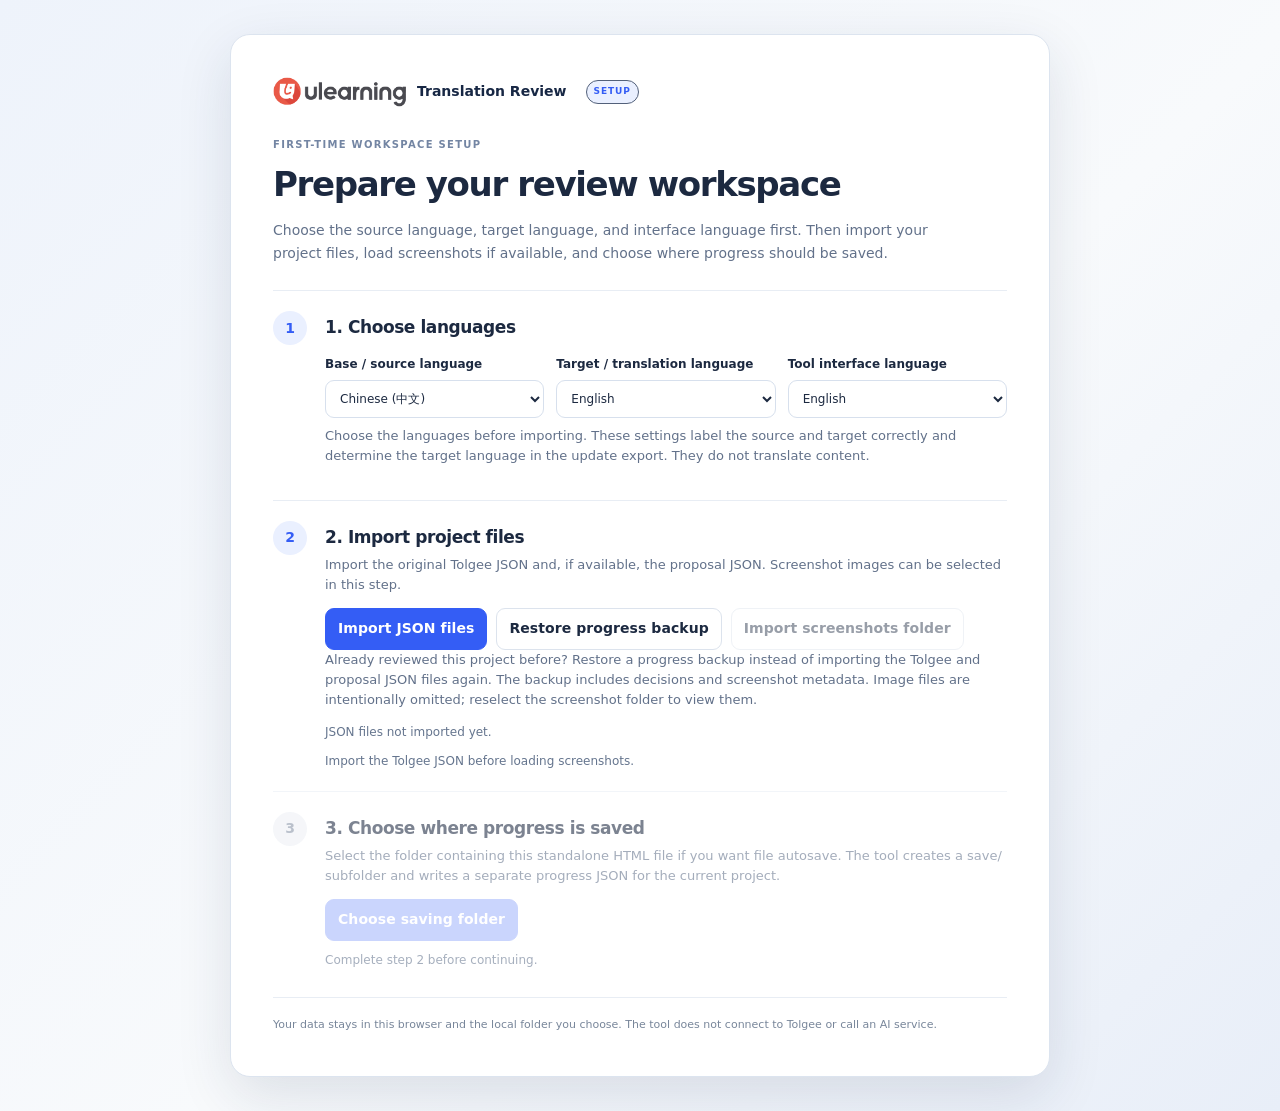
==== public/index.html @ 5fd9519b "ICU rules added" ====
<!doctype html>
<html lang="en">
  <head>
    <meta charset="utf-8" />
    <meta name="viewport" content="width=device-width,initial-scale=1" />
    <title>ULearning Translation Review Desk v39</title>
    <style>
      /* ULearning Translation Review Desk v16 — namespace-aware key identity */
      :root {
        --bg: #f3f6fb;
        --navy: #13213a;
        --ink: #1c2940;
        --muted: #6d7b91;
        --line: #dce3ed;
        --blue: #345df5;
        --blue2: #edf1ff;
        --green: #16734a;
        --greenbg: #e7f7ef;
        --red: #9f3737;
        --redbg: #fff0ef;
        --amber: #875d00;
        --amberbg: #fff5d9;
        --white: #fff;
        --ulearning-logo: url("[data-uri]");
      }
      * {
        box-sizing: border-box;
      }
      body {
        margin: 0;
        background: var(--bg);
        color: var(--ink);
        font:
          14px/1.55 Inter,
          "Segoe UI Variable",
          Aptos,
          system-ui,
          -apple-system,
          BlinkMacSystemFont,
          "Segoe UI",
          sans-serif;
      }
      button,
      input,
      select,
      textarea {
        font: inherit;
      }
      /* Typography polish: clearer hierarchy, smoother text rendering, and a more contemporary system font stack. */
      body {
        -webkit-font-smoothing: antialiased;
        text-rendering: optimizeLegibility;
      }
      h1,
      h2,
      .brand,
      .zh,
      .stat strong {
        font-family:
          Inter,
          "Segoe UI Variable",
          Aptos,
          system-ui,
          -apple-system,
          BlinkMacSystemFont,
          "Segoe UI",
          sans-serif;
      }
      h1,
      h2 {
        letter-spacing: -0.025em;
      }
      .head h1 {
        font-weight: 760;
      }
      .zh {
        font-weight: 680;
        line-height: 1.45;
      }
      .panel,
      .reason,
      .context div {
        line-height: 1.65;
      }
      button {
        letter-spacing: 0.005em;
      }
      button {
        cursor: pointer;
        border: 1px solid var(--line);
        background: #fff;
        color: var(--ink);
        padding: 9px 12px;
        border-radius: 9px;
        font-weight: 650;
      }
      button:hover {
        border-color: #9babc4;
      }
      button:disabled {
        opacity: 0.45;
        cursor: not-allowed;
      }
      .primary {
        background: var(--blue);
        border-color: var(--blue);
        color: white;
      }
      .good {
        color: var(--green);
        border-color: #b9e4cd;
        background: #f4fcf7;
      }
      .bad {
        color: var(--red);
        border-color: #f1c4c1;
        background: #fff8f7;
      }
      .small {
        padding: 6px 9px;
        font-size: 12px;
      }
      .appbar {
        position: sticky;
        top: 0;
        z-index: 20;
        box-shadow: 0 4px 14px rgba(19, 33, 58, 0.1);
        height: 62px;
        background: var(--navy);
        color: white;
        display: flex;
        align-items: center;
        justify-content: space-between;
        padding: 0 24px;
        gap: 16px;
      }
      .brand {
        display: flex;
        align-items: center;
        gap: 10px;
        font-weight: 800;
        font-size: 16px;
        white-space: nowrap;
      }
      .brand-logo {
        display: inline-block;
        flex: none;
        width: 112px;
        height: 25px;
        background-image: var(--ulearning-logo);
        background-repeat: no-repeat;
        background-position: center;
        background-size: contain;
      }
      .appbar .brand-logo {
        width: 118px;
        height: 32px;
        border-radius: 4px;
        background-color: #fff;
        background-size: calc(100% - 12px) auto;
      }
      .tag {
        font-size: 10px;
        border: 1px solid #53617a;
        color: #d7e1f3;
        padding: 4px 8px;
        border-radius: 30px;
        margin-left: 9px;
      }
      .bar-actions {
        display: flex;
        gap: 7px;
        flex-wrap: nowrap;
        align-items: center;
        justify-content: flex-end;
        min-width: 0;
      }
      .bar-actions button {
        font-size: 11px;
        padding: 7px 9px;
      }
      .bar-actions .utility {
        background: #243653;
        border-color: #52617a;
        color: #edf3ff;
      }
      .bar-actions .action-import {
        background: #eaf1ff;
        border-color: #b9ccff;
        color: #2348b8;
      }
      .bar-actions .action-import:hover {
        background: #dce7ff;
        border-color: #8eabff;
      }
      .bar-actions .action-export {
        background: #16734a;
        border-color: #16734a;
        color: #fff;
      }
      .bar-actions .action-export:hover {
        background: #105d3b;
        border-color: #105d3b;
      }
      .bar-actions .danger-utility {
        background: #fff1f0;
        border-color: #e9b6b1;
        color: #9f3737;
      }
      .bar-actions .danger-utility:hover {
        background: #ffe5e2;
        border-color: #d9928b;
      }
      .project-menu {
        position: relative;
      }
      .project-menu summary {
        list-style: none;
        cursor: pointer;
        user-select: none;
        border: 1px solid #52617a;
        border-radius: 9px;
        background: #243653;
        color: #edf3ff;
        padding: 7px 10px;
        font-size: 11px;
        font-weight: 650;
        white-space: nowrap;
      }
      .project-menu summary::-webkit-details-marker {
        display: none;
      }
      .project-menu summary::after {
        content: "\25BE";
        margin-left: 7px;
        color: #b9c7dc;
      }
      .project-menu[open] summary {
        background: #314664;
        border-color: #8090aa;
      }
      .project-menu-popover {
        position: absolute;
        z-index: 50;
        top: calc(100% + 8px);
        right: 0;
        width: 230px;
        padding: 7px;
        border: 1px solid #cbd5e3;
        border-radius: 10px;
        background: #fff;
        box-shadow: 0 14px 30px rgba(8, 18, 35, 0.24);
      }
      .project-menu-popover button {
        display: block;
        width: 100%;
        padding: 9px 10px;
        border: 0;
        border-radius: 7px;
        background: transparent;
        color: var(--ink);
        text-align: left;
        font-size: 12px;
      }
      .project-menu-popover button:hover {
        background: #f0f4fa;
      }
      .project-menu-popover .danger-utility {
        color: var(--red);
      }
      .project-menu-popover .danger-utility:hover {
        background: var(--redbg);
      }
      .top-autosave {
        display: inline-flex;
        align-items: center;
        gap: 5px;
        max-width: 118px;
        color: #cbd7eb;
        font-size: 10px;
        line-height: 1.2;
        white-space: nowrap;
        overflow: hidden;
        text-overflow: ellipsis;
        cursor: help;
      }
      .top-autosave.error {
        cursor: pointer;
      }
      .top-autosave.error:hover,
      .top-autosave.error:focus-visible {
        color: #fff;
        text-decoration: underline;
        outline: none;
      }
      .top-autosave::before {
        content: "";
        flex: none;
        width: 7px;
        height: 7px;
        border-radius: 50%;
        background: #91a0b6;
      }
      .top-autosave.ok::before {
        background: #62d391;
      }
      .top-autosave.error::before {
        background: #ff8b82;
      }
      .item.review-accepted {
        border-color: #8fc9aa;
        box-shadow: inset 4px 0 0 #2f9b65;
      }
      .item.review-rejected {
        border-color: #e4a09b;
        box-shadow: inset 4px 0 0 #c34b45;
      }
      .item.review-edited {
        border-color: #a8b8f4;
        box-shadow: inset 4px 0 0 #345df5;
      }
      .item.review-accepted .itemhead {
        background: #f0fbf4;
      }
      .item.review-rejected .itemhead {
        background: #fff4f3;
      }
      .item.review-edited .itemhead {
        background: #f3f5ff;
      }
      .panel.edit-source {
        cursor: pointer;
        transition:
          border-color 0.12s,
          box-shadow 0.12s;
      }
      .panel.edit-source:hover,
      .panel.edit-source:focus {
        border-color: var(--blue);
        box-shadow: 0 0 0 2px #345df51a;
        outline: none;
      }
      .edit-hint {
        font-size: 10px;
        color: #7585a0;
        margin-top: 4px;
      }
      .layout {
        max-width: 1680px;
        margin: auto;
        display: grid;
        grid-template-columns: 220px minmax(0, 1fr);
        min-height: calc(100vh - 62px);
      }
      aside {
        background: #172744;
        padding: 20px 13px;
        color: #d4def0;
        position: sticky;
        top: 0;
        align-self: start;
        height: 100vh;
        overflow-y: auto;
        z-index: 5;
      }
      .navtitle {
        font-size: 10px;
        letter-spacing: 0.12em;
        color: #93a4c0;
        font-weight: 800;
        margin: 8px 10px 12px;
        text-transform: uppercase;
      }
      .nav {
        width: 100%;
        display: flex;
        align-items: center;
        gap: 8px;
        text-align: left;
        background: transparent;
        border: 0;
        color: #bdcbe0;
        margin: 3px 0;
        padding: 11px;
      }
      .nav.active {
        background: #2a4069;
        color: white;
      }
      .count {
        margin-left: auto;
        font-size: 11px;
        background: #334a70;
        padding: 2px 7px;
        border-radius: 20px;
      }
      .nav-group-label {
        display: flex;
        align-items: center;
        justify-content: space-between;
        gap: 8px;
        margin: 15px 10px 6px;
        color: #93a4c0;
        font-size: 10px;
        font-weight: 800;
        text-transform: uppercase;
        letter-spacing: 0.08em;
      }
      .nav-divider {
        height: 1px;
        margin: 14px 10px;
        background: #354a6c;
      }
      .sidebox {
        font-size: 12px;
        line-height: 1.55;
        color: #bdcbe0;
        background: #1e3151;
        border: 1px solid #354a6c;
        border-radius: 11px;
        padding: 12px;
        margin-top: 22px;
      }
      .sidebox b {
        color: white;
        display: block;
        margin-bottom: 5px;
      }
      .sidebar-help {
        margin-top: 18px;
        border: 1px solid #354a6c;
        border-radius: 9px;
        background: #1e3151;
      }
      .sidebar-help summary {
        list-style: none;
        cursor: pointer;
        padding: 10px 11px;
        color: #dce6f6;
        font-size: 12px;
        font-weight: 700;
      }
      .sidebar-help summary::-webkit-details-marker {
        display: none;
      }
      .sidebar-help summary::after {
        content: "+";
        float: right;
        color: #93a4c0;
      }
      .sidebar-help[open] summary::after {
        content: "\2212";
      }
      .sidebar-help-content {
        border-top: 1px solid #354a6c;
        padding: 4px 11px 11px;
      }
      .sidebar-help .sidebox {
        margin: 0;
        padding: 10px 0 0;
        border: 0;
        border-radius: 0;
        background: transparent;
      }
      .sidebar-help .sidebox + .sidebox {
        margin-top: 10px;
        border-top: 1px solid #354a6c;
      }
      .mobile-nav-toggle {
        display: none;
      }
      .main {
        padding: 25px 27px 45px;
        min-width: 0;
      }
      .head {
        display: flex;
        justify-content: space-between;
        align-items: flex-start;
        gap: 20px;
        margin-bottom: 19px;
      }
      .eyebrow {
        font-size: 10px;
        text-transform: uppercase;
        letter-spacing: 0.13em;
        font-weight: 800;
        color: #7385a3;
      }
      .head h1 {
        font-size: 26px;
        letter-spacing: -0.04em;
        margin: 3px 0 5px;
      }
      .head p {
        margin: 0;
        color: var(--muted);
        max-width: 850px;
      }
      .head-buttons {
        display: flex;
        gap: 8px;
        flex-wrap: wrap;
      }
      .stats {
        display: flex;
        align-items: stretch;
        gap: 0;
        margin-bottom: 14px;
        overflow: hidden;
        border: 1px solid var(--line);
        border-radius: 10px;
        background: #fff;
      }
      .stat {
        display: grid;
        grid-template-columns: auto auto;
        align-content: center;
        align-items: baseline;
        column-gap: 7px;
        flex: 1 1 0;
        background: transparent;
        border: 0;
        border-right: 1px solid var(--line);
        border-radius: 0;
        padding: 10px 13px;
        min-width: 0;
      }
      .stat:last-child {
        border-right: 0;
      }
      .stat.clickable {
        cursor: pointer;
        transition:
          border-color 0.15s,
          box-shadow 0.15s;
      }
      .stat.clickable:hover,
      .stat.clickable:focus {
        border-color: #9babc4;
        box-shadow: 0 2px 9px #13213a12;
        outline: none;
      }
      .autosave-status {
        font-size: 11px;
        color: #d4def0;
        margin: 8px 2px 0;
        overflow-wrap: anywhere;
      }
      .autosave-status.error {
        color: #ffc4bc;
      }
      .autosave-status.ok {
        color: #b8f0cf;
      }
      .stat label {
        display: inline;
        color: var(--muted);
        font-size: 11px;
        white-space: nowrap;
      }
      .stat strong {
        display: inline;
        font-size: 17px;
        letter-spacing: 0;
        margin: 0;
      }
      .stat small {
        grid-column: 1 / -1;
        font-size: 10px;
        color: #8c99ac;
        white-space: nowrap;
        overflow: hidden;
        text-overflow: ellipsis;
      }
      .progress-stat {
        position: relative;
        padding-bottom: 13px;
      }
      .progress-stat::after {
        content: "";
        position: absolute;
        left: 12px;
        right: 12px;
        bottom: 6px;
        height: 3px;
        border-radius: 3px;
        background: linear-gradient(
          to right,
          var(--blue) 0 var(--progress, 0%),
          #e3e9f2 var(--progress, 0%) 100%
        );
      }
      .toolbar {
        background: white;
        border: 1px solid var(--line);
        border-radius: 12px;
        padding: 10px;
        display: flex;
        gap: 8px;
        align-items: center;
        flex-wrap: wrap;
        margin-bottom: 10px;
      }
      .search {
        flex: 1;
        min-width: 210px;
      }
      .search input {
        width: 100%;
      }
      input,
      select,
      textarea {
        border: 1px solid var(--line);
        border-radius: 8px;
        background: white;
        color: var(--ink);
        padding: 9px 10px;
      }
      select {
        max-width: 100%;
      }
      .toggle {
        display: flex;
        gap: 6px;
        align-items: center;
        font-size: 12px;
        color: #52637b;
        white-space: nowrap;
      }
      .toggle input {
        accent-color: var(--blue);
      }
      .meta {
        display: flex;
        justify-content: space-between;
        align-items: center;
        gap: 12px;
        color: var(--muted);
        font-size: 12px;
        margin: 8px 2px 10px;
        flex-wrap: wrap;
      }
      .pager {
        display: flex;
        align-items: center;
        gap: 6px;
        flex-wrap: wrap;
      }
      .pager select {
        padding: 6px 8px;
      }
      .list {
        display: flex;
        flex-direction: column;
        gap: 11px;
      }
      .item {
        background: white;
        border: 1px solid var(--line);
        border-radius: 12px;
        overflow: hidden;
      }
      .itemhead {
        display: flex;
        align-items: flex-start;
        justify-content: space-between;
        gap: 12px;
        padding: 12px 15px;
        background: #fbfcff;
        border-bottom: 1px solid #edf0f5;
      }
      .zh {
        font-weight: 750;
        font-size: 15px;
        white-space: pre-wrap;
        overflow-wrap: anywhere;
      }
      .source-line {
        display: flex;
        align-items: flex-start;
        gap: 8px;
      }
      .source-line .zh {
        min-width: 0;
      }
      .copy-source {
        flex: 0 0 auto;
        padding: 3px 7px;
        border-radius: 6px;
        color: #5e6d83;
        font-size: 10px;
      }
      .key {
        font:
          11px ui-monospace,
          SFMono-Regular,
          Consolas,
          monospace;
        color: #6e7e96;
        margin-top: 3px;
        overflow-wrap: anywhere;
        cursor: help;
      }
      .chips {
        display: flex;
        gap: 6px;
        align-items: center;
        justify-content: flex-end;
        flex-wrap: wrap;
      }
      .chip {
        font-size: 10px;
        font-weight: 750;
        padding: 4px 8px;
        border-radius: 20px;
        background: #eef1f6;
        color: #66758b;
        white-space: nowrap;
      }
      .chip.pending {
        background: var(--amberbg);
        color: var(--amber);
      }
      .chip.accepted {
        background: var(--greenbg);
        color: var(--green);
      }
      .chip.rejected {
        background: #eef1f5;
        color: #647188;
      }
      .chip.edited {
        background: var(--blue2);
        color: #244bc9;
      }
      .chip.conf {
        background: #f1f4f9;
        color: #53627a;
      }
      .cols {
        display: grid;
        grid-template-columns: 1fr 1fr 1fr;
        gap: 11px;
        padding: 13px 14px;
      }
      .panelwrap {
        min-width: 0;
      }
      .label {
        font-size: 10px;
        letter-spacing: 0.08em;
        font-weight: 800;
        color: #8290a5;
        margin-bottom: 6px;
      }
      .panel {
        border: 1px solid var(--line);
        border-radius: 9px;
        padding: 11px;
        min-height: 76px;
        white-space: pre-wrap;
        overflow-wrap: anywhere;
        line-height: 1.55;
      }
      .proposal {
        background: #f8faff;
        border-color: #c7d2ff;
      }
      .missing {
        color: #a1aabb;
        font-style: italic;
      }
      .reason {
        margin: 0 14px 11px;
        padding: 9px 11px;
        border-left: 3px solid #9db1ff;
        background: #f5f7ff;
        border-radius: 0 8px 8px 0;
        font-size: 12px;
        color: #51627b;
        white-space: pre-wrap;
        overflow-wrap: anywhere;
      }
      .context {
        margin: 0 14px 11px;
        border: 1px solid #e3e8f0;
        border-radius: 8px;
      }
      .context summary {
        cursor: pointer;
        padding: 8px 10px;
        font-size: 12px;
        font-weight: 700;
        color: #5e6d83;
      }
      .context div {
        padding: 0 10px 10px;
        white-space: pre-wrap;
        font-size: 12px;
        color: #69788e;
        max-height: 220px;
        overflow: auto;
      }
      .cardfoot {
        border-top: 1px solid #edf0f5;
        background: #fcfdff;
        padding: 10px 14px;
        display: flex;
        align-items: center;
        justify-content: space-between;
        gap: 10px;
        flex-wrap: wrap;
      }
      .actions {
        display: flex;
        gap: 7px;
        flex-wrap: wrap;
      }
      .finalnote {
        font-size: 11px;
        color: #77859a;
      }
      .empty {
        background: white;
        border: 1px dashed #cbd5e1;
        padding: 40px;
        text-align: center;
        border-radius: 12px;
        color: var(--muted);
      }
      .empty b {
        display: block;
        color: var(--ink);
        font-size: 16px;
        margin-bottom: 5px;
      }
      .notice {
        padding: 10px 12px;
        background: #fff8e7;
        border: 1px solid #f1d99c;
        color: #795a0c;
        border-radius: 9px;
        font-size: 12px;
        margin-bottom: 12px;
      }
      .modalbg {
        position: fixed;
        inset: 0;
        background: #10182899;
        display: none;
        align-items: center;
        justify-content: center;
        padding: 18px;
        z-index: 20;
      }
      .modalbg.open {
        display: flex;
      }
      .modal {
        width: min(650px, 100%);
        max-height: 90vh;
        overflow: auto;
        background: white;
        border-radius: 15px;
        box-shadow: 0 20px 60px #0003;
      }
      .modalhead,
      .modalfoot {
        padding: 14px 17px;
        display: flex;
        align-items: center;
        justify-content: space-between;
        border-bottom: 1px solid var(--line);
        gap: 10px;
      }
      .modalhead h2 {
        margin: 0;
        font-size: 18px;
      }
      .modalbody {
        padding: 17px;
      }
      .modalbody p {
        color: var(--muted);
        margin-top: 0;
      }
      .replace-grid {
        display: grid;
        grid-template-columns: 1fr 1fr;
        gap: 12px;
      }
      .replace-grid label {
        display: grid;
        gap: 6px;
        color: #5e6d83;
        font-size: 11px;
        font-weight: 750;
      }
      .replace-grid input,
      .replace-grid select {
        min-width: 0;
        padding: 10px 11px;
        border: 1px solid var(--line);
        border-radius: 8px;
        background: #fff;
      }
      .replace-scope {
        grid-column: 1 / -1;
      }
      .replace-preview {
        margin: 12px 0;
        padding: 10px 12px;
        border-left: 3px solid #aebdd3;
        background: #f4f6fa;
        color: #5e6d83;
        font-size: 12px;
      }
      .replace-preview.ok {
        border-color: var(--green);
        background: var(--greenbg);
        color: var(--green);
      }
      .replace-preview.warning {
        border-color: var(--amber);
        background: var(--amberbg);
        color: var(--amber);
      }
      .glossary-heading {
        margin: 16px 0 7px;
        font-size: 13px;
      }
      .glossary-list {
        max-height: 220px;
        overflow: auto;
        border: 1px solid var(--line);
        border-radius: 9px;
      }
      .glossary-entry {
        display: grid;
        grid-template-columns: minmax(0, 1fr) auto minmax(0, 1fr);
        gap: 9px;
        align-items: center;
        padding: 9px 11px;
      }
      .glossary-entry + .glossary-entry {
        border-top: 1px solid var(--line);
      }
      .glossary-term {
        min-width: 0;
        overflow-wrap: anywhere;
      }
      .glossary-meta {
        grid-column: 1 / -1;
        color: var(--muted);
        font-size: 10px;
      }
      .glossary-empty {
        padding: 14px;
        color: var(--muted);
        text-align: center;
      }
      .drop {
        border: 1px dashed #aebdd3;
        background: #f8faff;
        border-radius: 10px;
        padding: 17px;
        margin: 12px 0;
      }
      .drop label {
        display: block;
        font-weight: 750;
        margin-bottom: 6px;
      }
      .drop small {
        display: block;
        color: var(--muted);
        margin-top: 5px;
      }
      .modalfoot {
        justify-content: flex-end;
        border-top: 1px solid var(--line);
        border-bottom: 0;
      }
      .toast {
        position: fixed;
        right: 18px;
        bottom: 18px;
        background: #172744;
        color: white;
        padding: 11px 14px;
        border-radius: 9px;
        opacity: 0;
        transform: translateY(6px);
        transition: 0.18s;
        pointer-events: none;
        z-index: 30;
        max-width: min(440px, 90vw);
      }
      .toast.show {
        opacity: 1;
        transform: none;
      }
      .editarea {
        width: 100%;
        min-height: 125px;
        resize: vertical;
      }
      .editlabel {
        display: block;
        font-weight: 750;
        margin: 0 0 7px;
      }
      .placeholder-warning {
        color: #8a5800;
        background: #fff6df;
        border: 1px solid #f0dba6;
        padding: 7px 9px;
        border-radius: 7px;
        font-size: 11px;
        margin-top: 7px;
      }
      .hidden {
        display: none !important;
      }
      .screenshots {
        margin-top: 12px;
        padding: 10px;
        border: 1px solid var(--line);
        border-radius: 10px;
        background: #f9fbff;
      }
      .screenshots-title {
        font-weight: 750;
        font-size: 12px;
        color: var(--muted);
        text-transform: uppercase;
        letter-spacing: 0.04em;
        margin-bottom: 8px;
      }
      .screenshot-missing {
        font-size: 12px;
        color: var(--amber);
        padding: 8px;
        background: var(--amberbg);
        border-radius: 7px;
        margin-top: 7px;
      }
      .screenshot-actions {
        display: flex;
        gap: 7px;
        flex-wrap: wrap;
      }
      .screenshot-modal {
        width: min(1200px, 96vw);
        max-height: 94vh;
      }
      .screenshot-modal .modalbody {
        text-align: center;
      }
      .screenshot-stage {
        display: grid;
        grid-template-columns: 44px minmax(0, 1fr) 44px;
        align-items: center;
        gap: 10px;
      }
      .screenshot-nav {
        width: 44px;
        height: 44px;
        padding: 0;
        border-radius: 50%;
        font-size: 28px;
        line-height: 1;
      }
      .screenshot-nav:disabled {
        opacity: 0.32;
        cursor: default;
      }
      .screenshot-modal-image {
        display: block;
        max-width: 100%;
        max-height: 74vh;
        width: auto;
        height: auto;
        object-fit: contain;
        margin: 0 auto;
        background: #edf1f7;
        border-radius: 8px;
      }
      .screenshot-modal-counter {
        font-size: 13px;
        font-weight: 750;
        color: var(--ink);
        margin-top: 10px;
      }
      @media (max-width: 1100px) {
        .layout {
          grid-template-columns: 180px minmax(0, 1fr);
        }
        .main {
          padding: 19px 15px;
        }
        .stat {
          grid-template-columns: 1fr;
          row-gap: 2px;
        }
        .stat small {
          display: none;
        }
        .cols {
          grid-template-columns: 1fr 1fr;
        }
        .cols .panelwrap:first-child {
          grid-column: 1/-1;
        }
        .toolbar .search {
          flex: 1 1 100%;
        }
      }
      @media (max-width: 700px) {
        .layout {
          display: block;
        }
        aside {
          display: none;
          position: static;
          width: 100%;
          height: auto;
          max-height: 72vh;
          padding: 12px 13px;
        }
        .layout.mobile-nav-open aside {
          display: block;
        }
        .mobile-nav-toggle {
          display: flex;
          width: calc(100% - 20px);
          margin: 10px 10px 0;
          align-items: center;
          justify-content: space-between;
          border-color: #cbd5e3;
          background: #fff;
        }
        .mobile-nav-toggle::after {
          content: "\25BE";
          color: var(--muted);
        }
        .mobile-nav-toggle[aria-expanded="true"]::after {
          content: "\25B4";
        }
        .main {
          padding: 15px 10px;
        }
        .head {
          display: block;
        }
        .head-buttons {
          margin-top: 12px;
        }
        .stats {
          display: grid;
          grid-template-columns: repeat(2, minmax(0, 1fr));
          overflow: visible;
          border: 0;
          gap: 7px;
          background: transparent;
        }
        .stat {
          display: grid;
          padding: 10px;
          border: 1px solid var(--line);
          border-radius: 8px;
          background: #fff;
        }
        .stat:last-child {
          grid-column: 1 / -1;
          border-right: 1px solid var(--line);
        }
        .stat strong {
          font-size: 21px;
        }
        .cols {
          grid-template-columns: 1fr;
        }
        .cols .panelwrap:first-child {
          grid-column: auto;
        }
        .itemhead {
          display: block;
        }
        .chips {
          justify-content: flex-start;
          margin-top: 8px;
        }
        .appbar {
          height: auto;
          min-height: 62px;
          padding: 8px 12px;
          flex-wrap: wrap;
        }
        .appbar .tag {
          display: none;
        }
        .appbar .brand-text {
          display: none;
        }
        .bar-actions {
          flex: 1 1 100%;
          justify-content: flex-start;
          flex-wrap: wrap;
        }
        .top-autosave {
          display: none;
        }
        .top-autosave.error {
          display: inline-flex;
        }
        .live-language-label span {
          display: none;
        }
        .head h1 {
          font-size: 23px;
        }
        .toolbar > * {
          max-width: 100%;
        }
        .search {
          min-width: 100%;
        }
        .replace-grid {
          grid-template-columns: 1fr;
        }
      }

      /* Keep the review controls available while scrolling through entries. .toolbar{position:sticky;top:0;z-index:20;box-shadow:0 4px 14px rgba(19,33,58,.10);} */

      /* Give each translation card a subtle lifted surface, with stronger feedback on interaction. */
      .item {
        box-shadow: 0 2px 8px rgba(19, 33, 58, 0.07);
        transition:
          transform 0.18s ease,
          box-shadow 0.18s ease,
          border-color 0.18s ease;
      }
      .item:hover,
      .item:focus-within {
        transform: translateY(-3px);
        box-shadow: 0 9px 22px rgba(19, 33, 58, 0.15);
      }
      @media (prefers-reduced-motion: reduce) {
        .item {
          transition: none;
        }
        .item:hover,
        .item:focus-within {
          transform: none;
        }
      }

      /* v16 first-run setup wizard */
      .setup-screen {
        min-height: 100vh;
        padding: 34px 16px;
        display: flex;
        align-items: center;
        justify-content: center;
        background: linear-gradient(
          135deg,
          #eef3fb 0%,
          #f8fafc 55%,
          #e8eef8 100%
        );
        color: var(--ink);
      }
      .setup-card {
        width: min(820px, 100%);
        background: #fff;
        border: 1px solid #dce4ef;
        border-radius: 20px;
        padding: clamp(22px, 4vw, 42px);
        box-shadow: 0 18px 55px rgba(25, 43, 73, 0.12);
      }
      .setup-brand {
        display: flex;
        align-items: center;
        gap: 10px;
        font-weight: 800;
        margin-bottom: 30px;
        color: #172744;
      }
      .setup-brand .tag {
        font-size: 9px;
        letter-spacing: 0.1em;
        background: #eaf0ff;
        color: #345df5;
        padding: 4px 7px;
        border-radius: 20px;
      }
      .setup-brand .brand-logo {
        width: 134px;
        height: 30px;
      }
      .setup-card h1 {
        font-size: clamp(26px, 4vw, 34px);
        letter-spacing: -0.04em;
        margin: 5px 0 9px;
      }
      .setup-intro {
        color: #62718a;
        line-height: 1.65;
        max-width: 690px;
        margin: 0 0 25px;
      }
      .setup-step {
        display: grid;
        grid-template-columns: 38px minmax(0, 1fr);
        gap: 14px;
        padding: 20px 0;
        border-top: 1px solid #e8edf4;
      }
      .step-number {
        width: 34px;
        height: 34px;
        border-radius: 50%;
        background: #eaf0ff;
        color: #345df5;
        display: flex;
        align-items: center;
        justify-content: center;
        font-weight: 800;
      }
      .step-content h2 {
        font-size: 17px;
        margin: 3px 0 5px;
      }
      .step-content p {
        font-size: 13px;
        line-height: 1.55;
        color: #62718a;
        margin: 0 0 13px;
      }
      .setup-buttons {
        display: flex;
        gap: 9px;
        flex-wrap: wrap;
        align-items: center;
      }
      .setup-status {
        font-size: 12px;
        color: #65758e;
        margin-top: 10px;
        overflow-wrap: anywhere;
      }
      .setup-status.ok {
        color: #187747;
      }
      .setup-status.error {
        color: #b42318;
      }
      .setup-step-locked {
        opacity: 0.58;
      }
      .setup-step-locked .step-number {
        background: #edf0f5;
        color: #8793a6;
      }
      .setup-footnote {
        border-top: 1px solid #e8edf4;
        padding-top: 18px;
        margin: 8px 0 0;
        color: #78869a;
        font-size: 11px;
        line-height: 1.6;
      }
      .text-button {
        background: transparent;
        border: 0;
        color: #52637b;
        text-decoration: underline;
        padding: 8px;
      }
      .text-button:hover {
        background: #f3f6fb;
      }
      .app-shell {
        min-height: 100vh;
      }
      .app-shell.hidden {
        display: none !important;
      }
      @media (max-width: 600px) {
        .setup-screen {
          padding: 12px;
        }
        .setup-card {
          padding: 22px 18px;
          border-radius: 14px;
        }
        .setup-step {
          grid-template-columns: 30px minmax(0, 1fr);
          gap: 10px;
        }
        .setup-buttons button {
          width: 100%;
        }
        .setup-brand {
          margin-bottom: 22px;
        }
      }

      /* Language configuration on the first setup screen */
      .language-config-grid {
        display: grid;
        grid-template-columns: repeat(3, minmax(0, 1fr));
        gap: 12px;
        margin: 14px 0 8px;
      }
      .language-config-grid label {
        display: flex;
        flex-direction: column;
        gap: 7px;
        color: var(--ink);
        font-size: 12px;
        font-weight: 750;
      }
      .language-config-grid select {
        width: 100%;
        min-width: 0;
        border: 1px solid #d7e0ed;
        border-radius: 9px;
        background: #fff;
        color: var(--ink);
        padding: 10px;
        font: inherit;
        font-weight: 500;
      }
      .setup-hint {
        font-size: 12px;
        color: #718097;
        line-height: 1.5;
        margin: 10px 0 0;
      }
      @media (max-width: 650px) {
        .language-config-grid {
          grid-template-columns: 1fr;
        }
      }

      /* v20: live interface-language selector */
      .live-language-label {
        display: flex;
        align-items: center;
        gap: 6px;
        font-size: 12px;
        font-weight: 650;
        color: var(--muted, #66758b);
        white-space: nowrap;
      }
      .live-language-label select {
        max-width: 132px;
        min-width: 104px;
        padding: 8px;
        border: 1px solid var(--line, #dbe2ea);
        border-radius: 8px;
        background: var(--surface, #fff);
        color: var(--text, #1d2939);
        font: inherit;
      }
      @media (max-width: 900px) {
        .live-language-label {
          order: 1;
        }
        .live-language-label select {
          min-width: 96px;
        }
      }

      /* v24: unchanged-proposal cards omit the redundant ChatGPT proposal panel. */
      .cols.cols-unchanged {
        grid-template-columns: 1fr 1fr;
      }
      @media (max-width: 700px) {
        .cols.cols-unchanged {
          grid-template-columns: 1fr;
        }
      }
      @media (max-width: 1100px) {
        .cols.cols-unchanged .panelwrap:first-child {
          grid-column: auto;
        }
      }

      /* v25 sidebar hierarchy: All strings is the primary overview; other views lift on hover. */
      aside .nav {
        border: 1px solid transparent;
        border-radius: 10px;
        position: relative;
        transition:
          background 0.16s ease,
          transform 0.16s ease,
          box-shadow 0.16s ease,
          border-color 0.16s ease;
        color: #c5d1e4;
      }
      aside .nav-all {
        background: linear-gradient(135deg, #314a75, #263d65);
        border-color: #526b95;
        color: #fff;
        box-shadow:
          0 5px 14px rgba(0, 0, 0, 0.26),
          inset 0 1px 0 rgba(255, 255, 255, 0.1);
        font-weight: 800;
        margin-bottom: 9px;
      }
      aside .nav-all .count {
        background: #dce7ff;
        color: #1d3154;
      }
      aside .nav:not(.nav-all):hover {
        background: #243a5d;
        border-color: #40577c;
        color: #fff;
        transform: translateY(-2px);
        box-shadow: 0 6px 14px rgba(0, 0, 0, 0.2);
      }
      aside .nav:not(.nav-all).active {
        background: #2a4069;
        border-color: #536b91;
        color: #fff;
        box-shadow: 0 3px 10px rgba(0, 0, 0, 0.15);
      }
      aside .nav-all.active {
        background: linear-gradient(135deg, #3b5685, #2a4069);
        box-shadow:
          0 6px 18px rgba(0, 0, 0, 0.32),
          inset 0 1px 0 rgba(255, 255, 255, 0.13);
      }

      .search-scope {
        position: relative;
        min-width: 190px;
      }
      .search-scope-trigger {
        display: flex;
        align-items: center;
        justify-content: space-between;
        gap: 14px;
        min-width: 190px;
        width: 100%;
        text-align: left;
        background: #fff;
        border: 1px solid var(--line);
        border-radius: 8px;
        color: var(--ink);
        padding: 9px 10px;
        cursor: pointer;
      }
      .search-scope-trigger:hover,
      .search-scope-trigger[aria-expanded="true"] {
        border-color: #9aadd0;
        box-shadow: 0 3px 10px #1c315012;
      }
      .search-scope-menu {
        display: none;
        position: absolute;
        top: calc(100% + 7px);
        left: 0;
        min-width: 245px;
        width: max-content;
        max-width: min(310px, 85vw);
        padding: 8px;
        background: #fff;
        border: 1px solid #dce3ee;
        border-radius: 12px;
        box-shadow: 0 12px 32px #14233c24;
        z-index: 25;
      }
      .search-scope.open .search-scope-menu {
        display: block;
      }
      .search-scope-option {
        display: flex;
        align-items: center;
        gap: 9px;
        padding: 9px 10px;
        border-radius: 8px;
        font-size: 12px;
        color: #35445d;
        cursor: pointer;
      }
      .search-scope-option:hover {
        background: #f3f6fb;
      }
      .search-scope-option input {
        margin: 0;
        accent-color: var(--blue);
        width: 15px;
        height: 15px;
      }
      .search-scope-menu .filter-clear {
        width: 100%;
        margin-bottom: 5px;
        text-align: left;
        border: 0;
        background: #f4f6fa;
        color: #4d5e77;
        border-radius: 7px;
        padding: 8px 10px;
        cursor: pointer;
        font-size: 12px;
      }
      .search-scope-menu .filter-clear:hover {
        background: #eaf0fa;
      }
      .icu-tools {
        margin-top: 14px;
      }
      .icu-tools-launch {
        display: inline-flex;
        align-items: center;
        gap: 7px;
      }
      .icu-tools-panel {
        margin-top: 8px;
        padding: 14px;
        border: 1px solid #cfd7e3;
        border-radius: 6px;
        background: #f7f9fc;
      }
      .icu-tools-head {
        display: flex;
        align-items: center;
        justify-content: space-between;
        gap: 12px;
        margin-bottom: 8px;
      }
      .icu-tools-head strong {
        font-size: 14px;
      }
      .icu-badge {
        min-width: 72px;
        padding: 3px 8px;
        border-radius: 999px;
        background: #e7edf5;
        color: #41526a;
        font-size: 11px;
        font-weight: 700;
        text-align: center;
      }
      .icu-badge.valid {
        background: #d9f2e5;
        color: #17613c;
      }
      .icu-badge.invalid {
        background: #fde3e0;
        color: #9b2f27;
      }
      .icu-key-setting {
        display: flex;
        align-items: flex-start;
        gap: 9px;
        margin: 10px 0;
        padding: 10px;
        border: 1px solid #d7dee8;
        border-radius: 6px;
        background: #fff;
        color: #33445b;
        cursor: pointer;
      }
      .icu-key-setting input {
        width: 18px;
        height: 18px;
        margin: 1px 0 0;
        flex: 0 0 auto;
      }
      .icu-key-setting span {
        min-width: 0;
      }
      .icu-key-setting strong,
      .icu-key-setting small {
        display: block;
      }
      .icu-key-setting strong {
        font-size: 12px;
      }
      .icu-key-setting small {
        margin-top: 3px;
        color: #65758a;
        font-size: 11px;
        line-height: 1.4;
      }
      .icu-key-setting.disabled {
        background: #f1f4f8;
        cursor: default;
      }
      .icu-builder-grid {
        display: grid;
        grid-template-columns: minmax(150px, 1fr) minmax(150px, 1fr);
        gap: 10px;
        margin: 10px 0;
      }
      .icu-builder-grid label,
      .icu-test-label {
        display: grid;
        gap: 5px;
        color: #44546a;
        font-size: 12px;
        font-weight: 700;
      }
      .icu-builder-grid input,
      .icu-builder-grid select,
      .icu-test-label input {
        width: 100%;
      }
      .icu-actions {
        display: flex;
        flex-wrap: wrap;
        gap: 8px;
        margin: 10px 0;
      }
      .icu-branch-editor {
        display: grid;
        gap: 9px;
        margin-top: 10px;
        padding-top: 10px;
        border-top: 1px solid #d7dee8;
      }
      .icu-branch-editor h4 {
        margin: 0;
        font-size: 13px;
      }
      .icu-rule-section {
        display: grid;
        gap: 8px;
        padding: 10px;
        border: 1px solid #d7dee8;
        border-radius: 6px;
        background: #fff;
      }
      .icu-rule-section + .icu-rule-section {
        margin-top: 4px;
      }
      .icu-rule-heading {
        display: flex;
        align-items: center;
        justify-content: space-between;
        gap: 10px;
        color: #17365f;
        font-size: 13px;
        font-weight: 800;
      }
      .icu-rule-kind,
      .icu-card-preview-note {
        color: #65758a;
        font-size: 11px;
        font-weight: 600;
      }
      .icu-card-preview-note {
        direction: ltr;
        text-align: left;
        unicode-bidi: isolate;
      }
      .icu-view-toggle {
        min-height: 28px;
        padding: 4px 9px;
        font-size: 11px;
      }
      .icu-branch-grid {
        display: grid;
        grid-template-columns: repeat(2, minmax(0, 1fr));
        gap: 9px;
      }
      .icu-branch-grid label {
        display: grid;
        gap: 4px;
        color: #44546a;
        font-size: 12px;
        font-weight: 700;
      }
      .icu-branch-grid textarea {
        width: 100%;
        min-height: 72px;
        resize: vertical;
        unicode-bidi: plaintext;
      }
      .icu-branch-grid textarea[dir="rtl"],
      #editText[dir="rtl"],
      #icuTestValues[dir="rtl"] {
        direction: rtl;
        text-align: right;
      }
      .icu-preview-output[dir="rtl"] {
        direction: rtl;
        text-align: right;
        unicode-bidi: isolate;
      }
      .panel[dir="rtl"] {
        direction: rtl;
        text-align: right;
        unicode-bidi: plaintext;
      }
      .icu-result {
        min-height: 34px;
        margin-top: 10px;
        padding: 8px 10px;
        border-left: 3px solid #8b99aa;
        background: #eef2f6;
        color: #34445a;
        font-size: 12px;
        white-space: pre-wrap;
      }
      .icu-result.valid {
        border-left-color: #24875b;
        background: #eaf7f0;
        color: #185b3e;
      }
      .icu-result.invalid {
        border-left-color: #c5473d;
        background: #fff0ee;
        color: #8f2d27;
      }
      .icu-preview-output {
        margin-top: 8px;
        padding: 10px;
        border: 1px solid #cfd7e3;
        border-radius: 4px;
        background: #fff;
        color: #1f2937;
        white-space: pre-wrap;
      }
      @media (max-width: 640px) {
        .icu-builder-grid {
          grid-template-columns: 1fr;
        }
        .icu-branch-grid {
          grid-template-columns: 1fr;
        }
      }
    </style>
  </head>
  <body>
    <section id="setupWizard" class="setup-screen" aria-labelledby="setupTitle">
      <div class="setup-card">
        <div class="setup-brand">
          <span
            class="brand-logo"
            role="img"
            aria-label="ULearning"
          ></span
          ><span class="brand-text">Translation Review</span
          ><span class="tag">SETUP</span>
        </div>
        <div class="eyebrow" id="setupEyebrow">FIRST-TIME WORKSPACE SETUP</div>
        <h1 id="setupTitle">Prepare your review workspace</h1>
        <p class="setup-intro" id="setupIntro">
          Choose the source language, target language, and interface language
          first. Then import your project files, load screenshots if available,
          and choose where progress should be saved.
        </p>
        <div class="setup-step" id="setupLanguageStep">
          <div class="step-number">1</div>
          <div class="step-content">
            <h2 id="setupConfigTitle">Choose languages</h2>
            <div class="language-config-grid">
              <label for="setupBaseLanguage"
                ><span id="setupBaseLabel">Base / source language</span
                ><select id="setupBaseLanguage">
                  <option value="zh" selected>Chinese (中文)</option>
                  <option value="en">English</option>
                  <option value="es">Spanish (español)</option>
                  <option value="pt">Portuguese (português)</option>
                  <option value="ar">Arabic (العربية)</option>
                </select></label
              >
              <label for="setupTargetLanguage"
                ><span id="setupTargetLabel">Target / translation language</span
                ><select id="setupTargetLanguage">
                  <option value="zh">Chinese (中文)</option>
                  <option value="en" selected>English</option>
                  <option value="es">Spanish (español)</option>
                  <option value="pt">Portuguese (português)</option>
                  <option value="ar">Arabic (العربية)</option>
                </select></label
              >
              <label for="setupToolLanguage"
                ><span id="setupUiLabel">Tool interface language</span
                ><select id="setupToolLanguage">
                  <option value="en" selected>English</option>
                  <option value="zh">简体中文</option>
                </select></label
              >
            </div>
            <p class="setup-hint" id="setupLanguageHint">
              Choose the languages before importing. These settings label the
              source and target correctly and determine the target language in
              the update export. They do not translate content.
            </p>
          </div>
        </div>
        <div class="setup-step" id="setupImportStep">
          <div class="step-number">2</div>
          <div class="step-content">
            <h2 id="setupImportTitle">Import your project files</h2>
            <p id="setupImportDesc">
              Import the original Tolgee JSON and, if available, the proposal
              JSON. Screenshot images are selected in the next part of this
              step.
            </p>
            <div class="setup-buttons">
              <button id="setupImportJsons" class="primary">
                Import JSON files</button
              ><button id="setupRestoreBackup" class="utility">
                Restore progress backup</button
              ><button id="setupImportScreenshots" class="utility" disabled>
                Import screenshots folder</button
              ><button id="setupSkipScreenshots" class="text-button" hidden>
                No screenshots to import — skip
              </button>
            </div>
            <p class="setup-hint" id="setupRestoreHint">
              Already reviewed this project before? Restore a progress backup
              instead of importing the Tolgee and proposal JSON files again. The
              backup includes decisions and screenshot metadata. Image files are
              intentionally omitted; reselect the screenshot folder to view them.
            </p>
            <div class="setup-status" id="setupJsonStatus">
              JSON files not imported yet.
            </div>
            <div class="setup-status" id="setupScreenshotStatus">
              Import the Tolgee JSON before loading screenshots.
            </div>
          </div>
        </div>
        <div class="setup-step setup-step-locked" id="setupFolderStep">
          <div class="step-number">3</div>
          <div class="step-content">
            <h2 id="setupFolderTitle">Choose where progress is saved</h2>
            <p id="setupFolderDesc">
              Select any folder where you want project progress saved. If you
              select the folder containing this standalone HTML file, the tool
              writes into its <code>save/</code> subfolder; otherwise, it writes
              the project JSON directly into the selected folder.
            </p>
            <div class="setup-buttons">
              <button id="setupChooseFolder" class="primary" disabled>
                Choose saving folder</button
              ><button
                id="setupContinueBrowser"
                class="utility"
                hidden
                disabled
              >
                Continue with browser autosave instead
              </button>
            </div>
            <div class="setup-status" id="setupFolderStatus">
              Complete step 1 before continuing.
            </div>
          </div>
        </div>
        <p class="setup-footnote" id="setupFootnote">
          Your data stays in this browser and the local folder you choose. The
          tool does not connect to Tolgee or call an AI service.
        </p>
      </div>
    </section>
    <div id="appShell" class="app-shell hidden">
      <header class="appbar">
        <div class="brand">
          <span
            class="brand-logo"
            role="img"
            aria-label="ULearning"
          ></span>
          <span class="brand-text">Review Desk</span>
        </div>
        <div class="bar-actions">
          <!-- Keep daily review actions visible; maintenance actions live in the Project menu. -->
          <button id="importFilesTop" class="action-import">
            Import JSON files
          </button>
          <button id="replaceTermsTop" class="utility">
            Replace glossary terms
          </button>
          <details class="project-menu" id="projectMenu">
            <summary id="projectMenuLabel">Project</summary>
            <div class="project-menu-popover">
              <button id="autosaveFileTop">Change saving location</button>
              <button id="backupTop">Download backup</button>
              <button id="restoreTop">Restore backup</button>
              <button id="resetTop" class="danger-utility">
                Clear workspace
              </button>
            </div>
          </details>
          <label class="live-language-label" for="liveToolLanguage"
            ><span id="liveLanguageLabelText">Interface</span>
            <select id="liveToolLanguage" aria-label="Tool interface language">
              <option value="en">English</option>
              <option value="zh">简体中文</option>
            </select>
          </label>
          <span id="autosaveFileStatus" class="top-autosave"
            title="Choose any saving folder; the tool folder uses save/, other folders receive the project JSON directly"
            role="button"
            tabindex="0"
            aria-label="Show local saving status details"
            >Local saving</span
          >
          <button id="exportTop" class="primary action-export">
            Export review package
          </button>
        </div>
      </header>
      <div class="layout">
        <button
          type="button"
          class="mobile-nav-toggle"
          id="mobileNavToggle"
          aria-expanded="false"
          aria-controls="reviewSidebar"
        >
          Review views
        </button>
        <aside id="reviewSidebar">
          <div class="navtitle" id="navTitle">Review views</div>
          <button class="nav nav-all active" data-view="all">
            All strings <span class="count" id="nAll">0</span>
          </button>
          <div class="nav-group-label" id="unchangedGroupLabel">
            Unchanged proposal review
          </div>
          <button class="nav" data-view="unchanged">
            Unchanged proposals <span class="count" id="nUnchanged">0</span>
          </button>
          <button class="nav" data-view="checkedUnchanged">
            Checked unchanged proposals
            <span class="count" id="nCheckedUnchanged">0</span>
          </button>
          <div class="nav-divider" aria-hidden="true"></div>
          <div class="nav-group-label" id="changedGroupLabel">
            Changed proposal review
          </div>
          <button class="nav" data-view="pending">
            Pending review <span class="count" id="nPending">0</span>
          </button>
          <button class="nav" data-view="accepted">
            Accepted / edited <span class="count" id="nApproved">0</span>
          </button>
          <button class="nav" data-view="rejected">
            Rejected <span class="count" id="nRejected">0</span>
          </button>
          <div class="nav-divider" aria-hidden="true"></div>
          <div class="nav-group-label" id="attentionGroupLabel">Attention</div>
          <button class="nav" data-view="untranslatable">
            Unable to translate
            <span class="count" id="nUntranslatable">0</span>
          </button>
          <details class="sidebar-help">
            <summary id="sidebarHelpLabel">Help &amp; local storage</summary>
            <div class="sidebar-help-content">
              <div class="sidebox">
                <b>Safe hand-off workflow</b>1. Import the original Tolgee JSON
                export.<br />2. Import ChatGPT proposals.<br />3. Decide page by
                page.<br />4. Export the Tolgee Update JSON and use your separate
                authorized Tolgee workflow to apply approved changes.<br /><br />No
                AI/API calls or Tolgee credentials are used in this HTML file.
              </div>
              <div class="sidebox">
                <b>Progress is local</b>Auto-saves in this browser profile.
                Optional file autosave writes the project JSON in your selected
                folder (or in save/ if you select the tool folder). Download a
                progress backup before switching devices or clearing browser data.
              </div>
            </div>
          </details>
        </aside>
        <main class="main">
          <div class="head">
            <div>
              <div class="eyebrow">
                Chinese → Target language · Human-in-the-loop
              </div>
              <h1 id="projectTitle">Translation review workspace</h1>
              <p>
                Compare the Chinese source, existing translation, and proposal.
                Accept, reject, or edit each suggestion. Export a final JSON in
                the original structure and entry order.
              </p>
            </div>
          </div>
          <div id="notice" class="notice">
            Start by importing the Tolgee JSON extracted from the import
            package. Then import the separate proposal JSON generated by
            ChatGPT. If a proposal file is missing, the original translation
            will remain unchanged.
          </div>
          <section class="stats">
            <div
              class="stat clickable"
              role="button"
              tabindex="0"
              data-stat-view="all"
              title="Show all loaded strings"
            >
              <label>All strings</label><strong id="total">0</strong
              ><small>From Tolgee export</small>
            </div>
            <div
              class="stat clickable"
              role="button"
              tabindex="0"
              data-stat-view="pending"
              title="Show proposals still awaiting a decision"
            >
              <label>Pending review</label><strong id="pending">0</strong
              ><small>Unresolved proposals only</small>
            </div>
            <div
              class="stat clickable"
              role="button"
              tabindex="0"
              data-stat-view="accepted"
              title="Show accepted and edited strings"
            >
              <label>Accepted / edited</label><strong id="approved">0</strong
              ><small>Will use selected English</small>
            </div>
            <div
              class="stat clickable"
              role="button"
              tabindex="0"
              data-stat-view="rejected"
              title="Show rejected strings"
            >
              <label>Rejected</label><strong id="rejected">0</strong
              ><small>Original English retained</small>
            </div>
            <div
              class="stat clickable progress-stat"
              role="button"
              tabindex="0"
              data-stat-view="pending"
              title="Show pending decisions"
            >
              <label>Decision progress</label><strong id="progress">0%</strong
              ><small id="progressText">0 of 0 proposals decided</small>
            </div>
          </section>
          <div class="toolbar">
            <div class="search">
              <input
                id="q"
                placeholder="Search Chinese, English, key, context, or reviewer note…"
              />
            </div>
            <div class="search-scope" id="searchScope">
              <button
                type="button"
                class="search-scope-trigger"
                id="searchScopeTrigger"
                aria-haspopup="true"
                aria-expanded="false"
              >
                <span id="searchScopeCaption">Search in: all text</span
                ><span aria-hidden="true">▾</span>
              </button>
              <div
                class="search-scope-menu"
                id="searchScopeMenu"
                role="group"
                aria-label="Search text fields"
              >
                <button
                  type="button"
                  class="filter-clear"
                  id="selectAllSearchScopes"
                >
                  Select all text fields
                </button>
                <label class="search-scope-option"
                  ><input
                    type="checkbox"
                    value="source"
                    data-search-label="searchSource"
                    checked
                  /><span>Source text</span></label
                >
                <label class="search-scope-option"
                  ><input
                    type="checkbox"
                    value="original"
                    data-search-label="searchOriginal"
                    checked
                  /><span>Original translation</span></label
                >
                <label class="search-scope-option"
                  ><input
                    type="checkbox"
                    value="proposal"
                    data-search-label="searchProposal"
                    checked
                  /><span>ChatGPT proposal</span></label
                >
                <label class="search-scope-option"
                  ><input
                    type="checkbox"
                    value="final"
                    data-search-label="searchFinal"
                    checked
                  /><span>Final result</span></label
                >
              </div>
            </div>
            <select id="confidence">
              <option value="any">Any confidence</option>
              <option value="low">Low (&lt;70)</option>
              <option value="medium">Medium (70–89)</option>
              <option value="high">High (90–100)</option>
              <option value="none">No estimate</option>
            </select>
            <label
              class="toggle"
              title="Shows entries where ChatGPT indicates that a person must clarify the meaning, context, or intended wording before a reliable translation can be chosen."
              ><input type="checkbox" id="onlyIssues" /> Human clarification
              needed</label
            >
            <select id="sort">
              <option value="source">Source order</option>
              <option value="key">Key A–Z</option>
              <option value="confidenceAsc">Lowest confidence first</option>
              <option value="confidenceDesc">Highest confidence first</option>
            </select>
            <select id="pageSize" aria-label="Rows per page">
              <option value="10">10 / page</option>
              <option value="20" selected>20 / page</option>
              <option value="50">50 / page</option>
              <option value="100">100 / page</option>
            </select>
          </div>
          <div class="meta">
            <span id="shown">Import a Tolgee JSON file to begin.</span>
            <div class="pager">
              <button class="small" id="firstPage">« First</button
              ><button class="small" id="prevPage">‹ Previous</button
              ><span id="pageInfo">Page 0 of 0</span
              ><button class="small" id="nextPage">Next ›</button
              ><button class="small" id="lastPage">Last »</button>
            </div>
          </div>
          <div id="list" class="list">
            <div class="empty">
              <b>No Tolgee export loaded</b>Import the Tolgee JSON file from the
              extracted import package to begin.
            </div>
          </div>
          <div class="meta" style="margin-top: 14px">
            <span id="shownBottom"></span>
            <div class="pager">
              <button class="small" id="prevBottom">‹ Previous</button
              ><button class="small" id="nextBottom">Next ›</button>
            </div>
          </div>
        </main>
      </div>
    </div>
    <!-- /appShell -->
    <div class="modalbg" id="importModal">
      <div class="modal">
        <div class="modalhead">
          <h2 id="modalTitle">Import files</h2>
          <button id="closeModal">✕</button>
        </div>
        <div class="modalbody">
          <p id="modalIntro">
            Load the original Tolgee export and the ChatGPT proposal file. They
            can be imported separately.
          </p>
          <div class="drop">
            <label for="tolgeeFile"
              >Or 1. Original Tolgee JSON (required for final export)</label
            ><input
              type="file"
              id="tolgeeFile"
              accept=".json,application/json"
            /><small
              >Expected structure: schema_version, project, export_metadata,
              translations[]. Screenshot metadata is used for review and saved
              in progress backups; it is omitted from the final Tolgee
              export.</small
            >
          </div>
          <div class="drop">
            <label for="proposalFile"
              >2. ChatGPT proposals JSON (optional at first)</label
            ><input
              type="file"
              id="proposalFile"
              accept=".json,application/json"
            /><small
              >Expected structure: { "schema_version": 1, "project": {...},
              "translations": [{ "key": "...", "proposal": "...", "confidence":
              0-100, "reason": "...", "issue_category": "...",
              "clarification_needed": false }] }. Match is by object_id, then
              key_id, then the exact namespace + key pair. A bare key is used
              only when it has one unambiguous match.</small
            >
          </div>
          <div class="drop">
            <label for="screenshotsFolder"
              >3. Screenshots folder (optional fallback)</label
            ><input
              type="file"
              id="screenshotsFolder"
              accept="image/*"
              webkitdirectory
              directory
              multiple
            /><small
              >Select the folder containing the exported screenshot files if you
              are importing JSON separately. The tool matches images to each
              Tolgee entry using screenshots[].local_file, filename, or
              screenshot_id.</small
            >
          </div>
          <div
            id="modalError"
            style="color: #a12d2d; font-size: 12px; white-space: pre-wrap"
          ></div>
          <p style="font-size: 12px; color: #66758b">
            “Clarification needed” means ChatGPT believes a human must clarify
            the source meaning or context. It is different from “Unable to
            translate,” which flags a case where ChatGPT could not produce a
            reliable translation.
          </p>
          <div class="notice">
            Importing a new Tolgee JSON file replaces the current source
            dataset. Download a progress backup first if you need to preserve
            decisions from the current session.
          </div>
        </div>
        <div class="modalfoot">
          <button id="cancelModal">Cancel</button
          ><button class="primary" id="loadFiles">
            Import selected file(s)
          </button>
        </div>
      </div>
    </div>
    <div
      class="modalbg"
      id="restoreBackupModal"
      role="dialog"
      aria-modal="true"
      aria-labelledby="restoreBackupTitle"
    >
      <div class="modal">
        <div class="modalhead">
          <h2 id="restoreBackupTitle">Restore review progress</h2>
          <button id="closeRestoreBackup" aria-label="Close">✕</button>
        </div>
        <div class="modalbody">
          <p id="restoreBackupIntro">
            Select the progress backup JSON. You may also select the screenshots
            folder now so screenshot images are available immediately.
          </p>
          <div class="drop">
            <label for="restoreBackupFile" id="restoreBackupFileLabel"
              >Progress backup JSON (required)</label
            >
            <input
              type="file"
              id="restoreBackupFile"
              accept=".json,application/json"
            />
          </div>
          <div class="drop">
            <label for="restoreScreenshotsFolder" id="restoreScreenshotsLabel"
              >Screenshots folder (optional)</label
            >
            <input
              type="file"
              id="restoreScreenshotsFolder"
              accept="image/*"
              webkitdirectory
              directory
              multiple
            />
            <small id="restoreScreenshotsHelp"
              >You can continue without this folder. Screenshot metadata remains
              in the backup, but images will stay unavailable until loaded.</small
            >
          </div>
          <div
            id="restoreBackupError"
            style="color: #a12d2d; font-size: 12px; white-space: pre-wrap"
          ></div>
        </div>
        <div class="modalfoot">
          <button id="cancelRestoreBackup">Cancel</button>
          <button class="primary" id="continueRestoreBackup" disabled>
            Continue restore
          </button>
        </div>
      </div>
    </div>
    <div class="modalbg" id="editModal">
      <div class="modal">
        <div class="modalhead">
          <h2>Edit final translation</h2>
          <button id="closeEdit">✕</button>
        </div>
        <div class="modalbody">
          <p id="editMeta"></p>
          <div
            style="
              display: flex;
              gap: 8px;
              flex-wrap: wrap;
              margin-bottom: 10px;
            "
          >
            <button type="button" id="editFromProposal">
              Start from proposal</button
            ><button type="button" id="editFromOriginal">
              Start from original translation
            </button>
          </div>
          <label class="editlabel" for="editText"
            >Final target translation to export</label
          ><textarea id="editText" class="editarea"></textarea>
          <div id="placeholderWarning"></div>
          <section class="icu-tools" aria-labelledby="icuToolsTitle">
            <button type="button" id="toggleIcuTools" class="icu-tools-launch">
              Add ICU
            </button>
            <div id="icuToolsPanel" class="icu-tools-panel hidden">
              <div class="icu-tools-head">
              <strong id="icuToolsTitle">ICU plural tools</strong>
              <span id="icuStatusBadge" class="icu-badge">Simple text</span>
              </div>
            <p id="icuToolsHelp" style="font-size: 12px; margin: 0">
              Add one plural rule for each quantity variable, then test and
              validate the combined message before saving.
            </p>
            <label class="icu-key-setting" id="tolgeePluralSetting" for="enableTolgeePluralForms">
              <input id="enableTolgeePluralForms" type="checkbox" disabled />
              <span>
                <strong id="tolgeePluralSettingLabel">Enable Tolgee Use plural forms when pushed</strong>
                <small id="tolgeePluralSettingHelp">Available only for a valid ICU message with exactly one plural rule.</small>
              </span>
            </label>
            <div class="icu-builder-grid">
              <label for="icuVariableName"
                ><span id="icuVariableLabel">Quantity variable</span
                ><input
                  id="icuVariableName"
                  type="text"
                  value="count"
                  autocomplete="off"
                  spellcheck="false"
              /></label>
              <label for="icuRuleType"
                ><span id="icuRuleTypeLabel">Rule type</span
                ><select id="icuRuleType">
                  <option value="plural" selected>Cardinal plural</option>
                  <option value="selectordinal">Ordinal plural</option>
                </select></label
              >
            </div>
            <div class="icu-actions">
              <button type="button" id="createIcuRule">
                Add ICU rule
              </button>
              <button type="button" id="validateIcuRule">
                Validate ICU
              </button>
            </div>
            <div id="icuBranchEditor" class="icu-branch-editor hidden"></div>
            <label class="icu-test-label" for="icuTestValues"
              ><span id="icuTestValuesLabel">Preview values as JSON</span
              ><input
                id="icuTestValues"
                type="text"
                value='{"count": 1}'
                autocomplete="off"
                spellcheck="false"
            /></label>
            <div class="icu-actions">
              <button type="button" id="previewIcuRule">Preview result</button>
            </div>
            <div id="icuValidationResult" class="icu-result">
              This translation does not contain an ICU rule.
            </div>
            <div id="icuPreviewOutput" class="icu-preview-output hidden"></div>
            </div>
          </section>
          <p style="font-size: 12px; margin: 8px 0 0">
            Choose either starting point, then edit the text above. Saving sets
            the final target translation to your edited text.
          </p>
        </div>
        <div class="modalfoot">
          <button id="cancelEdit">Cancel</button
          ><button class="primary" id="saveEdit">Save edit</button>
        </div>
      </div>
    </div>
    <div class="modalbg" id="replaceTermsModal">
      <div class="modal">
        <div class="modalhead">
          <h2 id="replaceTermsTitle">Replace target-language terms</h2>
          <button id="closeReplaceTerms" aria-label="Close">✕</button>
        </div>
        <div class="modalbody">
          <div class="replace-grid">
            <label for="replaceFind"
              ><span id="replaceFindLabel">Find exact target-language term</span
              ><input id="replaceFind" type="text" dir="auto" autocomplete="off"
            /></label>
            <label for="replaceWith"
              ><span id="replaceWithLabel">Replace with</span
              ><input id="replaceWith" type="text" dir="auto" autocomplete="off"
            /></label>
            <label class="replace-scope" for="replaceScope"
              ><span id="replaceScopeLabel">Apply to</span
              ><select id="replaceScope">
                <option value="pending" selected>
                  Pending proposals only
                </option>
                <option value="all">
                  All entries, including decided final translations
                </option>
              </select></label
            >
          </div>
          <div id="replacePreview" class="replace-preview">
            Enter a term to preview affected entries.
          </div>
          <h3 id="glossaryHeading" class="glossary-heading">
            Saved glossary for current target language
          </h3>
          <div id="glossaryList" class="glossary-list"></div>
        </div>
        <div class="modalfoot">
          <button id="cancelReplaceTerms">Close</button>
          <button id="downloadGlossaryJson">Download glossary JSON</button>
          <button id="applyTermReplacement" class="primary" disabled>
            Replace and save rule
          </button>
        </div>
      </div>
    </div>
    <div
      class="modalbg"
      id="screenshotModal"
      role="dialog"
      aria-modal="true"
      aria-labelledby="screenshotModalTitle"
    >
      <div class="modal screenshot-modal">
        <div class="modalhead">
          <h2 id="screenshotModalTitle">Entry screenshot</h2>
          <button id="closeScreenshot" aria-label="Close screenshot">✕</button>
        </div>
        <div class="modalbody">
          <div class="screenshot-stage">
            <button
              type="button"
              id="previousScreenshot"
              class="screenshot-nav"
              aria-label="Previous screenshot"
              title="Previous screenshot"
            >
              ‹
            </button>
            <img
              id="screenshotModalImage"
              class="screenshot-modal-image"
              alt="Tolgee entry screenshot"
            />
            <button
              type="button"
              id="nextScreenshot"
              class="screenshot-nav"
              aria-label="Next screenshot"
              title="Next screenshot"
            >
              ›
            </button>
          </div>
          <div id="screenshotModalCounter" class="screenshot-modal-counter">
            1 / 1
          </div>
        </div>
        <div class="modalfoot">
          <button id="closeScreenshotBottom">Close</button>
        </div>
      </div>
    </div>
    <input
      type="file"
      id="setupScreenshotsInput"
      class="hidden"
      accept="image/*"
      webkitdirectory
      directory
      multiple
      aria-label="Choose screenshots folder"
    />
    <div class="toast" id="toast"></div>
    <script src="./icu-bundle.js"></script>
    <script>
      // ULearning Translation Review Desk v39 — Arabic RTL previews with multi-rule ICU editing
      "use strict";
      const $ = (id) => document.getElementById(id);
      const esc = (s) =>
        String(s ?? "").replace(
          /[&<>"']/g,
          (c) =>
            ({
              "&": "&amp;",
              "<": "&lt;",
              ">": "&gt;",
              '"': "&quot;",
              "'": "&#39;",
            })[c],
        );
      const clone = (x) => JSON.parse(JSON.stringify(x));
      const ICU = window.UTranslateICU;
      if (!ICU)
        throw Error("The embedded ICU validation library could not be loaded.");
      function looksLikeIcuRule(value) {
        return /\{\s*[^,{}]+\s*,\s*(?:plural|select|selectordinal)\s*,/i.test(
          String(value ?? ""),
        );
      }
      function tolgeePluralEligibility(value) {
        try {
          const analysis = ICU.analyze(String(value ?? ""), icuLocale("target"));
          const rules = Array.isArray(analysis.rules) ? analysis.rules : [];
          if (
            !analysis.isIcu ||
            rules.length !== 1 ||
            !["plural", "selectordinal"].includes(rules[0].type)
          )
            return {
              eligible: false,
              variable: null,
              type: null,
              reason:
                "Tolgee plural mode requires exactly one cardinal or ordinal plural rule.",
            };
          return {
            eligible: true,
            variable: rules[0].variable,
            type: rules[0].type,
            reason: "",
          };
        } catch (error) {
          return {
            eligible: false,
            variable: null,
            type: null,
            reason: String(error.message || error),
          };
        }
      }
      const RTL_LANGUAGE_CODES = new Set([
        "ar",
        "fa",
        "he",
        "ur",
        "ps",
        "sd",
        "ku",
        "ug",
        "yi",
      ]);
      function isRtlLanguage(language = languageConfig.targetCode) {
        return RTL_LANGUAGE_CODES.has(
          String(language || "").toLowerCase().split("-")[0],
        );
      }
      function hasRtlScript(value) {
        return /[\u0590-\u08FF\uFB1D-\uFDFF\uFE70-\uFEFC]/.test(
          String(value ?? ""),
        );
      }
      function stripBidiControls(value) {
        return String(value ?? "").replace(/[\u061C\u200E\u200F\u202A-\u202E\u2066-\u2069]/g, "");
      }
      // Keep numeric/Latin placeholders together when an ICU message is shown in RTL text.
      // The controls are invisible and are only added to exported RTL ICU messages.
      function protectRtlIcuBidi(value, language = languageConfig.targetCode) {
        const text = String(value ?? "");
        if (!isRtlLanguage(language) || !looksLikeIcuRule(text)) return text;
        let protectedBranches = 0;
        const branchProtected = text.replace(
          /((?:zero|one|two|few|many|other|=\d+)\s*\{)((?:[^{}]|\{[A-Za-z_][A-Za-z0-9_.-]*\})*)(\})/g,
          (match, open, body, close) => {
            if (/\u2066|\u2067/.test(body)) return match;
            protectedBranches += 1;
            return `${open}\u2066${body}\u2069${close}`;
          },
        );
        if (protectedBranches) return branchProtected;
        return text.replace(
          /(?<![\u2066\u2067])\{([A-Za-z_][A-Za-z0-9_.-]*)\}(?![\u2069])/g,
          "\u2066{$1}\u2069",
        );
      }
      function icuLocale(kind = "target") {
        return (
          exactLanguageTag(kind) ||
          (kind === "base"
            ? languageConfig.baseCode
            : languageConfig.targetCode) ||
          "en"
        );
      }
      function validateIcuTranslation(row, value) {
        const text = String(value ?? "");
        const suspectedIcu = looksLikeIcuRule(text);
        let candidate;
        try {
          candidate = ICU.analyze(text, icuLocale("target"));
        } catch (error) {
          return {
            isIcu: suspectedIcu,
            valid: !suspectedIcu,
            error: suspectedIcu ? String(error.message || error) : "",
            analysis: null,
          };
        }
        if (!candidate.isIcu)
          return { isIcu: false, valid: true, error: "", analysis: candidate };

        let source;
        try {
          source = ICU.analyze(String(row?.chinese ?? ""), icuLocale("base"));
        } catch (error) {
          return {
            isIcu: true,
            valid: false,
            error: `The source text cannot be checked as ICU: ${error.message || error}`,
            analysis: candidate,
          };
        }
        const sourceArgs = source.arguments || {};
        const targetArgs = candidate.arguments || {};
        const missing = Object.keys(sourceArgs).filter(
          (name) => !Object.prototype.hasOwnProperty.call(targetArgs, name),
        );
        const added = Object.keys(targetArgs).filter(
          (name) => !Object.prototype.hasOwnProperty.call(sourceArgs, name),
        );
        if (missing.length)
          return {
            isIcu: true,
            valid: false,
            error: `The ICU translation is missing source variable${missing.length === 1 ? "" : "s"}: ${missing.join(", ")}.`,
            analysis: candidate,
          };
        if (added.length)
          return {
            isIcu: true,
            valid: false,
            error: `The ICU translation adds variable${added.length === 1 ? "" : "s"} not present in the source: ${added.join(", ")}.`,
            analysis: candidate,
          };
        for (const [name, sourceType] of Object.entries(sourceArgs)) {
          const targetType = targetArgs[name];
          if (
            ["date", "time", "select", "plural", "selectordinal"].includes(
              sourceType,
            ) &&
            sourceType !== targetType
          )
            return {
              isIcu: true,
              valid: false,
              error: `Variable "${name}" is ${sourceType} in the source but ${targetType} in the target.`,
              analysis: candidate,
            };
        }
        return { isIcu: true, valid: true, error: "", analysis: candidate };
      }
      function serializeIcuLiteral(value, inPlural = false) {
        let output = String(value ?? "")
          .replace(/'/g, "''")
          .replace(/[{}]/g, (character) => `'${character}'`);
        if (inPlural) output = output.replace(/#/g, "'#'");
        return output;
      }
      function serializeIcuElement(element, inPlural = false) {
        if (!element || typeof element !== "object") return null;
        if (element.type === 0)
          return serializeIcuLiteral(element.value, inPlural);
        if (element.type === 1) return `{${element.value}}`;
        if (element.type === 7) return "#";
        if (element.type === 5 || element.type === 6) {
          const ruleType =
            element.type === 5
              ? "select"
              : element.pluralType === "ordinal"
                ? "selectordinal"
                : "plural";
          const offset =
            element.type === 6 && element.offset
              ? ` offset:${element.offset}`
              : "";
          const options = Object.entries(element.options || {})
            .map(([selector, option]) => {
              const body = serializeIcuElements(
                option.value,
                element.type === 6,
              );
              return body == null ? null : `${selector} {${body}}`;
            });
          if (options.some((option) => option == null)) return null;
          return `{${element.value}, ${ruleType},${offset} ${options.join(" ")}}`;
        }
        return null;
      }
      function serializeIcuElements(elements, inPlural = false) {
        const output = (elements || []).map((element) =>
          serializeIcuElement(element, inPlural),
        );
        return output.some((part) => part == null) ? null : output.join("");
      }
      function icuSampleValues(value, sampleNumber = 2) {
        try {
          const analysis = ICU.analyze(String(value ?? ""), icuLocale("target"));
          return Object.fromEntries(
            Object.entries(analysis.arguments || {}).map(([name, type]) => [
              name,
              type === "select" ? "other" : sampleNumber,
            ]),
          );
        } catch (_) {
          return {};
        }
      }
      function cardIcuView(value, showRaw = false) {
        const text = String(value ?? "");
        if (!looksLikeIcuRule(text) || showRaw)
          return { text: stripBidiControls(text), note: "", preview: false };
        try {
          const values = icuSampleValues(text, 6);
          const formatted = ICU.format(
            protectRtlIcuBidi(text),
            icuLocale("target"),
            values,
          );
          const assignments = Object.entries(values)
            .map(([name, sample]) => `${name}=${sample}`)
            .join(", ");
          return {
            text: stripBidiControls(formatted),
            note: assignments
              ? `${languageConfig.toolLanguage === "zh" ? "示例" : "Sample"}: ${assignments}`
              : languageConfig.toolLanguage === "zh"
                ? "ICU 预览"
                : "ICU preview",
            preview: true,
          };
        } catch (_) {
          return { text: stripBidiControls(text), note: "", preview: false };
        }
      }
      const DB_NAME = "ulearning-translation-review",
        DB_VERSION = 1,
        STORE = "workspace";
      const REPLACEMENT_GLOSSARY_STORAGE_KEY =
        "ulearning-translation-review-proposal-glossary-v1";
      let db = null,
        tolgee = null,
        originalTolgeeJson = null,
        rows = [],
        currentView = "pending",
        page = 1,
        activeEditKey = null,
        activeIcuToolsExpanded = false,
        restoreModalContext = "workspace",
        activeScreenshotKey = null,
        activeScreenshotIndexes = [],
        activeScreenshotPosition = 0,
        activePluralModeDraft = false,
        importedAt = null,
        proposalCount = 0,
        autosaveDirectoryHandle = null,
        autosaveFileHandle = null,
        persistQueue = Promise.resolve(),
        lastSavedAt = null,
        setupScreenshotsHandled = false,
        icuRawVisible = new Set(),
        replacementGlossary = storedReplacementGlossary();
      let languageConfig = {
        baseCode: "zh",
        targetCode: "en",
        baseTag: "zh",
        targetTag: "en",
        toolLanguage: "en",
      };
      const LANGUAGES = {
        zh: { name: "Chinese (中文)", field: "chinese" },
        en: { name: "English", field: "english" },
        es: { name: "Spanish (español)", field: "spanish" },
        pt: { name: "Portuguese (português)", field: "portuguese" },
        ar: { name: "Arabic (العربية)", field: "arabic" },
      };
      function normalizeReplacementGlossary(entries) {
        const byIdentity = new Map();
        (Array.isArray(entries) ? entries : []).forEach((entry) => {
          const targetLanguage = String(entry?.target_language || "")
            .trim()
            .toLowerCase();
          const sourceTerm =
            typeof entry?.source_term === "string" ? entry.source_term : "";
          const replacementTerm =
            typeof entry?.replacement_term === "string"
              ? entry.replacement_term
              : "";
          if (!targetLanguage || !sourceTerm || sourceTerm === replacementTerm)
            return;
          byIdentity.set(`${targetLanguage}\u0000${sourceTerm}`, {
            target_language: targetLanguage,
            source_term: sourceTerm,
            replacement_term: replacementTerm,
            created_at: entry.created_at || new Date().toISOString(),
            updated_at:
              entry.updated_at || entry.created_at || new Date().toISOString(),
            application_count: Number(entry.application_count) || 0,
            total_occurrences_changed:
              Number(entry.total_occurrences_changed) || 0,
            last_affected_proposals:
              Number(entry.last_affected_proposals) || 0,
          });
        });
        return [...byIdentity.values()];
      }
      function normalizedPluralModeRequest(value) {
        if (
          !value ||
          value.action !== "enable" ||
          typeof value.plural_arg_name !== "string" ||
          !value.plural_arg_name.trim()
        )
          return null;
        return {
          action: "enable",
          plural_arg_name: value.plural_arg_name.trim(),
          rule_type: ["plural", "selectordinal"].includes(value.rule_type)
            ? value.rule_type
            : "plural",
        };
      }
      function normalizePersistedRow(row) {
        if (!row || typeof row !== "object") return row;
        return {
          ...row,
          _originalIsPlural:
            typeof row._originalIsPlural === "boolean"
              ? row._originalIsPlural
              : null,
          _originalPluralArgName:
            typeof row._originalPluralArgName === "string"
              ? row._originalPluralArgName
              : null,
          pluralModeRequest: normalizedPluralModeRequest(
            row.pluralModeRequest,
          ),
        };
      }
      function storedReplacementGlossary() {
        try {
          return normalizeReplacementGlossary(
            JSON.parse(localStorage.getItem(REPLACEMENT_GLOSSARY_STORAGE_KEY)),
          );
        } catch (_) {
          return [];
        }
      }
      function saveReplacementGlossary(entries) {
        replacementGlossary = normalizeReplacementGlossary(entries);
        try {
          localStorage.setItem(
            REPLACEMENT_GLOSSARY_STORAGE_KEY,
            JSON.stringify(replacementGlossary),
          );
        } catch (_) {}
      }
      function currentGlossaryLanguage() {
        return String(
          languageConfig.targetTag || languageConfig.targetCode || "",
        )
          .trim()
          .toLowerCase();
      }
      function recordReplacementRule(
        sourceTerm,
        replacementTerm,
        occurrences,
        affectedProposals,
      ) {
        const now = new Date().toISOString();
        const targetLanguage = currentGlossaryLanguage();
        const entries = normalizeReplacementGlossary(replacementGlossary);
        const existing = entries.find(
          (entry) =>
            entry.target_language === targetLanguage &&
            entry.source_term === sourceTerm,
        );
        if (existing) {
          existing.replacement_term = replacementTerm;
          existing.updated_at = now;
          existing.application_count += 1;
          existing.total_occurrences_changed += occurrences;
          existing.last_affected_proposals = affectedProposals;
        } else {
          entries.push({
            target_language: targetLanguage,
            source_term: sourceTerm,
            replacement_term: replacementTerm,
            created_at: now,
            updated_at: now,
            application_count: 1,
            total_occurrences_changed: occurrences,
            last_affected_proposals: affectedProposals,
          });
        }
        saveReplacementGlossary(entries);
      }
      // Normalize translation text to sentence case for languages that use letter case.
      // Tolgee key identifiers are never modified. Placeholders, markup, URLs, and inline code are protected.
      function sentenceCaseTranslation(
        value,
        lang = languageConfig.targetCode,
      ) {
        if (
          typeof value !== "string" ||
          !["en", "es", "pt"].includes(lang) ||
          !value ||
          looksLikeIcuRule(value)
        )
          return value;
        const protectedParts = [];
        let text = value.replace(
          /\{[^{}]+\}|<[^>]*>|%\d*\$?[sdif]|https?:\/\/\S+|`[^`]*`/g,
          (m) => {
            const token = `\uE000${protectedParts.length}\uE001`;
            protectedParts.push(m);
            return token;
          },
        );
        let firstWord = true;
        text = text.replace(
          /[\p{L}][\p{L}\p{M}’'’-]*/gu,
          (word, offset, whole) => {
            const before = whole.slice(0, offset);
            const atSentenceStart =
              firstWord || /(?:^|[.!?。！？]\s+)[\s\p{P}\p{S}]*$/u.test(before);
            firstWord = false;
            // Preserve mixed-case names/identifiers and common short acronyms such as API, LMS, and URL.
            const isMixedCase =
              /[\p{Ll}][\p{Lu}]/u.test(word) || /[a-z][A-Z]/.test(word);
            const isShortAcronym = [
              "AI",
              "API",
              "LMS",
              "URL",
              "PDF",
              "CSV",
              "HTML",
              "CSS",
              "JSON",
              "XML",
              "SSO",
              "ID",
              "UI",
              "UX",
              "SMS",
              "OTP",
              "VPN",
              "FAQ",
              "QR",
              "HTTP",
              "HTTPS",
              "SQL",
              "MFA",
              "GPS",
              "USB",
              "NFC",
              "SAML",
              "OAuth",
            ].includes(word.toLocaleUpperCase());
            let normalized = word;
            if (!isMixedCase && !isShortAcronym)
              normalized = word.toLocaleLowerCase(lang);
            if (atSentenceStart) {
              const firstLetter = normalized.match(/[\p{L}]/u);
              if (firstLetter) {
                const idx = normalized.indexOf(firstLetter[0]);
                normalized =
                  normalized.slice(0, idx) +
                  firstLetter[0].toLocaleUpperCase(lang) +
                  normalized.slice(idx + 1);
              }
            }
            return normalized;
          },
        );
        return text.replace(
          /\uE000(\d+)\uE001/g,
          (_, i) => protectedParts[Number(i)],
        );
      }

      const UI = {
        en: {
          setupTitle: "Prepare your review workspace",
          setupIntro:
            "Choose the source language, target language, and interface language first. Then import your project files, load screenshots if available, and choose where progress should be saved.",
          configTitle: "1. Choose languages",
          baseLabel: "Base / source language",
          targetLabel: "Target / translation language",
          uiLabel: "Tool interface language",
          importTitle: "2. Import project files",
          importDesc:
            "Import the original Tolgee JSON and, if available, the proposal JSON. Screenshot images can be selected in this step.",
          importJson: "Import JSON files",
          restore: "Restore progress backup",
          screenshotsBtn: "Import screenshots folder",
          skipShots: "No screenshots to import — skip",
          folderTitle: "3. Choose where progress is saved",
          folderDesc:
            "Select the folder containing this standalone HTML file if you want file autosave. The tool creates a save/ subfolder and writes a separate progress JSON for the current project.",
          chooseFolder: "Choose saving folder",
          continueBrowser: "Continue with browser autosave instead",
          navTitle: "Review views",
          needs: "Needs review",
          pending: "Pending review",
          accepted: "Accepted / edited",
          rejected: "Rejected",
          unchanged: "Unchanged proposals",
          checkedUnchanged: "Checked unchanged proposals",
          reviewed: "Reviewed keys",
          untranslatable: "Unable to translate",
          all: "All strings",
          importTop: "Import JSON files",
          replaceTerms: "Replace glossary terms",
          chooseToolFolder: "Change saving location",
          backup: "Download backup",
          report: "Download review report",
          restoreTop: "Restore backup",
          clear: "Clear workspace",
          export: "Export review package",
          loaded: "All strings",
          pendingStat: "Pending review",
          approvedStat: "Accepted / edited",
          rejectedStat: "Rejected",
          progress: "Decision progress",
          search: "Search selected text fields…",
          searchInAll: "Search in: all text",
          searchInCount: "Search in {count} fields",
          searchSource: "Source text",
          searchOriginal: "Original translation",
          searchProposal: "ChatGPT proposal",
          searchFinal: "Final result",
          selectAllSearch: "Select all text fields",
          unchangedGroup: "Unchanged proposal review",
          changedGroup: "Changed proposal review",
          attentionGroup: "Attention",
          restoreTitle: "Restore review progress",
          restoreIntro:
            "Select the progress backup JSON. You may also select the screenshots folder now so screenshot images are available immediately.",
          restoreFile: "Progress backup JSON (required)",
          restoreScreenshots: "Screenshots folder (optional)",
          restoreScreenshotsHelp:
            "You can continue without this folder. Screenshot metadata remains in the backup, but images will stay unavailable until loaded.",
          continueRestore: "Continue restore",
          anyConfidence: "Any confidence",
          low: "Low (<70)",
          medium: "Medium (70–89)",
          high: "High (90–100)",
          none: "No estimate",
          clarification: "Human clarification needed",
          unable: "Unable to translate",
          sourceOrder: "Source order",
          keySort: "Key A–Z",
          lowest: "Lowest confidence first",
          highest: "Highest confidence first",
          page10: "10 / page",
          page20: "20 / page",
          page50: "50 / page",
          page100: "100 / page",
          first: "« First",
          previous: "‹ Previous",
          next: "Next ›",
          last: "Last »",
          existing: "EXISTING",
          original: "ORIGINAL",
          proposal: "PROPOSAL",
          final: "FINAL",
          exportResult: "EXPORT RESULT",
          clickOriginal: "Click text to edit from original",
          clickProposal: "Click text to edit from proposal",
          accept: "✓ Accept",
          acceptUnchanged: "✓ Accept as reviewed",
          rejectBtn: "✕ Reject",
          undo: "Undo decision",
          unableFlag: "⚑ Flag unable to translate",
          flagged: "✓ Flagged unable to translate",
          context: "Context description and metadata",
          editTitle: "Edit final translation",
          editLabel: "Final translation to export",
          fromProposal: "Start from proposal",
          fromOriginal: "Start from original translation",
          saveEdit: "Save edit",
          cancel: "Cancel",
          clarificationNeeded: "Clarification needed",
          noSource: "(No source text)",
          emptyTarget: "(Empty target value)",
          noProposal: "No proposal imported for this key.",
          showScreenshot: "Show screenshot",
          screenshots: "Entry screenshots",
          noStrings: "No strings match this view",
          tryFilter: "Try another filter or search term.",
          noSourceLoaded: "Import the Tolgee JSON to begin.",
          reviewIntro:
            "Compare the source, existing translation, and proposal. Accept, reject, or edit each suggestion. Export one review package containing the final JSON and matching report.",
          exportTarget: "Export target-language update JSON",
          setupFootnote:
            "Your data stays in this browser and the local folder you choose. The tool does not connect to Tolgee or call an AI service.",
          setupEyebrow: "FIRST-TIME WORKSPACE SETUP",
          languageHint:
            "Choose the languages before importing. These settings label the source and target correctly and determine the target language in the update export. They do not translate content.",
          restoreHint:
            "Already reviewed this project before? Restore a progress backup instead of importing the Tolgee and proposal JSON files again. The backup includes decisions and screenshot metadata. Image files are intentionally omitted; reselect the screenshot folder to view them.",
          liveLanguage: "Interface",
        },
        zh: {
          setupTitle: "准备翻译审核工作区",
          setupIntro:
            "请先选择源语言、目标语言和工具界面语言，然后导入项目文件、按需加载截图，并选择进度保存位置。",
          configTitle: "1. 选择语言",
          baseLabel: "基础语言 / 源语言",
          targetLabel: "目标语言 / 待翻译语言",
          uiLabel: "工具界面语言",
          importTitle: "2. 导入项目文件",
          importDesc:
            "导入原始 Tolgee JSON；如果有 ChatGPT 提案 JSON，也可以一并导入。此步骤也可选择截图。",
          importJson: "导入 JSON 文件",
          restore: "恢复审核备份",
          screenshotsBtn: "导入截图文件夹",
          skipShots: "无需导入截图，跳过",
          folderTitle: "3. 选择保存位置",
          folderDesc:
            "选择包含此独立 HTML 文件的文件夹以启用文件自动保存。工具会自动创建 save/ 文件夹，并为当前项目保存独立的进度 JSON。",
          chooseFolder: "选择保存文件夹",
          continueBrowser: "改用浏览器自动保存",
          navTitle: "审核视图",
          needs: "需要关注",
          pending: "待审核",
          accepted: "已接受 / 已编辑",
          rejected: "已拒绝",
          unchanged: "未更改的提案",
          checkedUnchanged: "已检查的未更改提案",
          reviewed: "已审核条目",
          untranslatable: "无法翻译",
          all: "全部字符串",
          importTop: "导入 JSON 文件",
          replaceTerms: "替换术语表术语",
          chooseToolFolder: "更改保存位置",
          backup: "下载备份",
          report: "下载审核报告",
          restoreTop: "恢复备份",
          clear: "清空工作区",
          export: "导出审核包",
          loaded: "全部字符串",
          pendingStat: "待审核",
          approvedStat: "已接受 / 已编辑",
          rejectedStat: "已拒绝",
          progress: "审核进度",
          search: "搜索所选文本字段…",
          searchInAll: "搜索范围：全部文本",
          searchInCount: "搜索 {count} 个字段",
          searchSource: "源文本",
          searchOriginal: "原始译文",
          searchProposal: "ChatGPT 提案",
          searchFinal: "最终结果",
          selectAllSearch: "选择全部文本字段",
          unchangedGroup: "未更改提案审核",
          changedGroup: "已更改提案审核",
          attentionGroup: "需要关注",
          restoreTitle: "恢复审核进度",
          restoreIntro:
            "请选择进度备份 JSON。也可以同时选择截图文件夹，以便恢复后立即查看截图。",
          restoreFile: "进度备份 JSON（必需）",
          restoreScreenshots: "截图文件夹（可选）",
          restoreScreenshotsHelp:
            "无需选择截图文件夹也可以继续。截图元数据仍会保留，但图片在加载前不可用。",
          continueRestore: "继续恢复",
          anyConfidence: "所有置信度",
          low: "低（<70）",
          medium: "中（70–89）",
          high: "高（90–100）",
          none: "无估计",
          clarification: "需要人工澄清",
          unable: "无法翻译",
          sourceOrder: "源顺序",
          keySort: "键名 A–Z",
          lowest: "置信度从低到高",
          highest: "置信度从高到低",
          page10: "每页 10 条",
          page20: "每页 20 条",
          page50: "每页 50 条",
          page100: "每页 100 条",
          first: "« 首页",
          previous: "‹ 上一页",
          next: "下一页 ›",
          last: "末页 »",
          existing: "现有译文",
          original: "原文",
          proposal: "翻译提案",
          final: "最终译文",
          exportResult: "导出结果",
          clickOriginal: "点击原译文可从原文开始编辑",
          clickProposal: "点击提案可从提案开始编辑",
          accept: "✓ 接受",
          acceptUnchanged: "✓ 接受并标记已审核",
          rejectBtn: "✕ 拒绝",
          undo: "撤销决定",
          unableFlag: "⚑ 标记为无法翻译",
          flagged: "✓ 已标记为无法翻译",
          context: "上下文说明和元数据",
          editTitle: "编辑最终译文",
          editLabel: "要导出的最终译文",
          fromProposal: "从提案开始",
          fromOriginal: "从原始译文开始",
          saveEdit: "保存编辑",
          cancel: "取消",
          clarificationNeeded: "需要澄清",
          noSource: "（无源文本）",
          emptyTarget: "（目标译文为空）",
          noProposal: "此键没有导入提案。",
          showScreenshot: "查看截图",
          screenshots: "条目截图",
          noStrings: "此视图没有匹配的字符串",
          tryFilter: "请尝试其他筛选条件或搜索词。",
          noSourceLoaded: "请先导入 Tolgee JSON。",
          reviewIntro:
            "对照源文本、现有译文和提案。逐条接受、拒绝或编辑建议，然后导出包含最终 JSON 和匹配审核报告的审核包。",
          exportTarget: "导出目标语言更新 JSON",
          setupFootnote:
            "数据保存在当前浏览器和您选择的本地文件夹中。本工具不会连接 Tolgee，也不会调用 AI 服务。",
          setupEyebrow: "首次工作区设置",
          languageHint:
            "请在导入前选择语言。这些设置用于正确标记源文本和目标译文，并决定更新导出中的目标语言；不会自动翻译内容。",
          restoreHint:
            "如果之前审核过此项目，可以恢复进度备份，无需重新导入 Tolgee 和提案 JSON。备份包含审核决定和截图元数据，但不包含图片文件；如需查看图片，请重新选择截图文件夹。",
          liveLanguage: "界面语言",
        },
      };
      function tr(key) {
        return (
          (UI[languageConfig.toolLanguage] || UI.en)[key] || UI.en[key] || key
        );
      }
      function languageName(code) {
        return LANGUAGES[code]?.name || code;
      }
      function languageLabel(code) {
        return (
          {
            zh: "Chinese",
            en: "English",
            es: "Spanish",
            pt: "Portuguese",
            ar: "Arabic",
          }[code] || code
        );
      }
      function applyToolLanguage() {
        const zh = languageConfig.toolLanguage === "zh";
        document.documentElement.lang = zh ? "zh-CN" : "en";
        const text = (id, key) => {
          const el = $(id);
          if (el) el.textContent = tr(key);
        };
        text("setupEyebrow", "setupEyebrow");
        text("setupLanguageHint", "languageHint");
        text("setupRestoreHint", "restoreHint");
        text("setupTitle", "setupTitle");
        text("setupIntro", "setupIntro");
        text("setupConfigTitle", "configTitle");
        text("setupBaseLabel", "baseLabel");
        text("setupTargetLabel", "targetLabel");
        text("setupUiLabel", "uiLabel");
        text("setupImportTitle", "importTitle");
        text("setupImportDesc", "importDesc");
        text("setupImportJsons", "importJson");
        text("setupRestoreBackup", "restore");
        text("setupImportScreenshots", "screenshotsBtn");
        text("setupSkipScreenshots", "skipShots");
        text("setupFolderTitle", "folderTitle");
        text("setupFolderDesc", "folderDesc");
        text("setupChooseFolder", "chooseFolder");
        text("setupContinueBrowser", "continueBrowser");
        text("setupFootnote", "setupFootnote");
        text("importFilesTop", "importTop");
        text("replaceTermsTop", "replaceTerms");
        text("autosaveFileTop", "chooseToolFolder");
        text("backupTop", "backup");
        text("restoreTop", "restoreTop");
        text("resetTop", "clear");
        text("exportTop", "export");
        text("liveLanguageLabelText", "liveLanguage");
        const projectMenuLabel = $("projectMenuLabel");
        if (projectMenuLabel)
          projectMenuLabel.textContent = zh ? "项目" : "Project";
        const sidebarHelpLabel = $("sidebarHelpLabel");
        if (sidebarHelpLabel)
          sidebarHelpLabel.textContent = zh
            ? "帮助和本地存储"
            : "Help & local storage";
        const mobileNavToggle = $("mobileNavToggle");
        if (mobileNavToggle)
          mobileNavToggle.textContent = zh ? "审核视图" : "Review views";
        const liveLanguage = $("liveToolLanguage");
        if (liveLanguage) liveLanguage.value = languageConfig.toolLanguage;
        const navMap = {
          needs: "needs",
          pending: "pending",
          accepted: "accepted",
          rejected: "rejected",
          unchanged: "unchanged",
          checkedUnchanged: "checkedUnchanged",
          reviewed: "reviewed",
          untranslatable: "untranslatable",
          all: "all",
        };
        document.querySelectorAll(".nav[data-view]").forEach((b) => {
          const key = navMap[b.dataset.view];
          if (!key) return;
          const count = b.querySelector(".count");
          b.childNodes[0].textContent = tr(key) + " ";
        });
        text("navTitle", "navTitle");
        text("unchangedGroupLabel", "unchangedGroup");
        text("changedGroupLabel", "changedGroup");
        text("attentionGroupLabel", "attentionGroup");
        const head = document.querySelector(".head .eyebrow");
        if (head)
          head.textContent = `${languageLabel(languageConfig.baseCode)} → ${languageLabel(languageConfig.targetCode)} · ${zh ? "人工审核" : "Human-in-the-loop"}`;
        const mainTitle = $("projectTitle");
        if (mainTitle && !tolgee)
          mainTitle.textContent = zh
            ? "翻译审核工作区"
            : "Translation review workspace";
        const mainDesc = document.querySelector(".head p");
        if (mainDesc) mainDesc.textContent = tr("reviewIntro");
        const statLabels = document.querySelectorAll(".stat label");
        [
          "loaded",
          "pendingStat",
          "approvedStat",
          "rejectedStat",
          "progress",
        ].forEach((k, i) => {
          if (statLabels[i]) statLabels[i].textContent = tr(k);
        });
        const statSmalls = document.querySelectorAll(".stat small");
        if (statSmalls.length >= 5) {
          statSmalls[0].textContent = zh
            ? "来自 Tolgee 导出"
            : "From Tolgee export";
          statSmalls[1].textContent = zh
            ? "仅统计未决定的提案"
            : "Unresolved proposals only";
          statSmalls[2].textContent = zh
            ? "将使用选定的目标译文"
            : "Will use selected target translation";
          statSmalls[3].textContent = zh
            ? "保留原有目标译文"
            : "Original target retained";
          statSmalls[4].textContent = zh
            ? "已决定提案数 / 总提案数"
            : "Decided proposals / total proposals";
        }
        const q = $("q");
        if (q) q.placeholder = tr("search");
        const optionMap = {
          confidence: [
            ["any", "anyConfidence"],
            ["low", "low"],
            ["medium", "medium"],
            ["high", "high"],
            ["none", "none"],
          ],
          sort: [
            ["source", "sourceOrder"],
            ["key", "keySort"],
            ["confidenceAsc", "lowest"],
            ["confidenceDesc", "highest"],
          ],
          pageSize: [
            ["10", "page10"],
            ["20", "page20"],
            ["50", "page50"],
            ["100", "page100"],
          ],
        };
        for (const [id, opts] of Object.entries(optionMap)) {
          const el = $(id);
          if (el)
            for (const [value, key] of opts) {
              const o = [...el.options].find((x) => x.value === value);
              if (o) o.textContent = tr(key);
            }
        }
        document.querySelectorAll("[data-search-label]").forEach((el) => {
          const key = el.dataset.searchLabel;
          const label = el.parentElement?.querySelector("span");
          if (label) label.textContent = tr(key);
        });
        text("selectAllSearchScopes", "selectAllSearch");
        updateSearchScopeCaption();
        const toggles = document.querySelectorAll(".toggle");
        if (toggles[0]) setTrailingText(toggles[0], tr("clarification"));
        for (const id of [
          "firstPage",
          "prevPage",
          "prevBottom",
          "nextPage",
          "nextBottom",
          "lastPage",
        ]) {
          const el = $(id);
          if (el) {
            const map = {
              firstPage: "first",
              prevPage: "previous",
              prevBottom: "previous",
              nextPage: "next",
              nextBottom: "next",
              lastPage: "last",
            };
            el.textContent = tr(map[id]);
          }
        }
        text("modalTitle", zh ? "导入文件" : "Import files");
        text(
          "modalIntro",
          zh
            ? "导入原始 Tolgee 导出文件和 ChatGPT 提案文件。两者可以分别导入。"
            : "Load the original Tolgee export and the ChatGPT proposal file. They can be imported separately.",
        );
        text("loadFiles", zh ? "导入所选文件" : "Import selected file(s)");
        text("cancelModal", "cancel");
        text("editFromProposal", "fromProposal");
        text("editFromOriginal", "fromOriginal");
        text("saveEdit", "saveEdit");
        text("cancelEdit", "cancel");
        text("closeEdit", zh ? "✕" : "✕");
        updateIcuToolsVisibility();
        text("icuToolsTitle", zh ? "ICU 复数工具" : "ICU plural tools");
        text(
          "icuToolsHelp",
          zh
            ? "为每个数量变量添加一条复数规则，然后在保存前测试并验证组合消息。"
            : "Add one plural rule for each quantity variable, then test and validate the combined message before saving.",
        );
        text("icuVariableLabel", zh ? "数量变量" : "Quantity variable");
        text("icuRuleTypeLabel", zh ? "规则类型" : "Rule type");
        text("createIcuRule", zh ? "添加 ICU 规则" : "Add ICU rule");
        text("validateIcuRule", zh ? "验证 ICU" : "Validate ICU");
        text(
          "icuTestValuesLabel",
          zh ? "用 JSON 输入预览值" : "Preview values as JSON",
        );
        text("previewIcuRule", zh ? "预览结果" : "Preview result");
        text(
          "tolgeePluralSettingLabel",
          zh
            ? "Tolgee“使用复数形式”（自动）"
            : "Tolgee Use plural forms (automatic)",
        );
        text("restoreBackupTitle", "restoreTitle");
        text("restoreBackupIntro", "restoreIntro");
        text("restoreBackupFileLabel", "restoreFile");
        text("restoreScreenshotsLabel", "restoreScreenshots");
        text("restoreScreenshotsHelp", "restoreScreenshotsHelp");
        text("continueRestoreBackup", "continueRestore");
        text("cancelRestoreBackup", "cancel");
        const icuRuleType = $("icuRuleType");
        if (icuRuleType) {
          icuRuleType.options[0].textContent = zh
            ? "基数复数"
            : "Cardinal plural";
          icuRuleType.options[1].textContent = zh
            ? "序数复数"
            : "Ordinal plural";
        }
        text(
          "replaceTermsTitle",
          zh ? "替换目标语言术语" : "Replace target-language terms",
        );
        text(
          "replaceFindLabel",
          zh
            ? `查找精确的${languageLabel(languageConfig.targetCode)}术语`
            : `Find exact ${languageLabel(languageConfig.targetCode)} term`,
        );
        text("replaceWithLabel", zh ? "替换为" : "Replace with");
        text("replaceScopeLabel", zh ? "应用范围" : "Apply to");
        const replaceScope = $("replaceScope");
        if (replaceScope) {
          const pendingOption = [...replaceScope.options].find(
            (option) => option.value === "pending",
          );
          const allOption = [...replaceScope.options].find(
            (option) => option.value === "all",
          );
          if (pendingOption)
            pendingOption.textContent = zh
              ? "仅待审核提案"
              : "Pending proposals only";
          if (allOption)
            allOption.textContent = zh
              ? "所有条目，包括已决定的最终译文"
              : "All entries, including decided final translations";
        }
        text(
          "glossaryHeading",
          zh
            ? `已保存的${languageLabel(languageConfig.targetCode)}术语表`
            : `Saved ${languageLabel(languageConfig.targetCode)} glossary`,
        );
        text("cancelReplaceTerms", zh ? "关闭" : "Close");
        text(
          "downloadGlossaryJson",
          zh ? "下载术语表 JSON" : "Download glossary JSON",
        );
        text(
          "applyTermReplacement",
          zh ? "替换并保存规则" : "Replace and save rule",
        );
        const editTitle = $("editMeta");
        if (editTitle && activeEditKey) {
          const r = findRow(activeEditKey);
          if (r)
            editTitle.textContent = `${zh ? "键名" : "Key"}: ${r.key} · ${languageLabel(languageConfig.baseCode)}: ${r.chinese}`;
        }
        const editHeading = document.querySelector("#editModal .modalhead h2");
        if (editHeading) editHeading.textContent = tr("editTitle");
        const editLabel = document.querySelector('label[for="editText"]');
        if (editLabel) editLabel.textContent = tr("editLabel");
        const sideboxes = document.querySelectorAll(".sidebox");
        if (sideboxes.length) {
          if (zh) {
            sideboxes[0].innerHTML =
              "<b>安全交接流程</b>1. 导入原始 Tolgee JSON。<br>2. 导入 ChatGPT 提案。<br>3. 逐条审核。<br>4. 导出更新 JSON，再通过单独授权的 Tolgee 工作流应用。<br><br>此 HTML 工具不会调用 AI/API，也不使用 Tolgee 凭据。";
            sideboxes[1].innerHTML =
              "<b>本地保存进度</b>自动保存到当前浏览器。可选文件自动保存会将 save/{项目名称}_{项目ID}.json 写在工具旁边。切换设备或清除浏览器数据前，请先下载备份。";
          } else {
            sideboxes[0].innerHTML =
              "<b>Safe hand-off workflow</b>1. Import the original Tolgee JSON export.<br>2. Import ChatGPT proposals.<br>3. Decide page by page.<br>4. Export the update JSON and use your separate authorized Tolgee workflow to apply approved changes.<br><br>No AI/API calls or Tolgee credentials are used in this HTML file.";
            sideboxes[1].innerHTML =
              "<b>Progress is local</b>Auto-saves in this browser profile. Optional file autosave writes save/{project-name}_{project-id}.json beside the tool. Download a progress backup before switching devices or clearing browser data.";
          }
        }
        const brandText = document.querySelector(".brand .brand-text");
        if (brandText)
          brandText.textContent = zh ? "翻译审核工作台" : "Review Desk";
        const setupBrandText = document.querySelector(
          ".setup-brand .brand-text",
        );
        if (setupBrandText)
          setupBrandText.textContent = zh ? "翻译审核" : "Translation Review";
        const dropLabels = document.querySelectorAll(".drop label");
        if (dropLabels.length >= 3) {
          dropLabels[0].textContent = zh
            ? "1. 原始 Tolgee JSON（最终导出必需）"
            : "1. Original Tolgee JSON (required for final export)";
          dropLabels[1].textContent = zh
            ? "2. ChatGPT 提案 JSON（可选）"
            : "2. ChatGPT proposals JSON (optional)";
          dropLabels[2].textContent = zh
            ? "3. 截图文件夹（可选）"
            : "3. Screenshots folder (optional fallback)";
        }
        const dropSmalls = document.querySelectorAll(".drop small");
        if (dropSmalls.length >= 3 && zh) {
          dropSmalls[0].textContent =
            "预期结构：schema_version、project、export_metadata、translations[]。截图元数据用于审核并保存在备份中；最终 Tolgee 更新导出不包含截图数据。";
          dropSmalls[1].textContent =
            "预期结构为包含 translations[] 或 proposals[] 的 JSON。按 object_id、key_id、精确 namespace + key 的顺序匹配；仅在 key 唯一时才使用裸 key。";
          dropSmalls[2].textContent =
            "选择导出截图所在文件夹。工具会根据 screenshots[].local_file、filename 或 screenshot_id 将图片匹配到 Tolgee 条目。";
        }
        const screenshotTitle = $("screenshotModalTitle");
        if (screenshotTitle && !$("screenshotModal").classList.contains("open"))
          screenshotTitle.textContent = zh ? "条目截图" : "Entry screenshot";
        const previousScreenshot = $("previousScreenshot");
        const nextScreenshot = $("nextScreenshot");
        if (previousScreenshot) {
          const label = zh ? "上一张截图" : "Previous screenshot";
          previousScreenshot.title = label;
          previousScreenshot.setAttribute("aria-label", label);
        }
        if (nextScreenshot) {
          const label = zh ? "下一张截图" : "Next screenshot";
          nextScreenshot.title = label;
          nextScreenshot.setAttribute("aria-label", label);
        }
      }
      function setTrailingText(el, value) {
        for (let i = el.childNodes.length - 1; i >= 0; i--) {
          const n = el.childNodes[i];
          if (n.nodeType === 3 && n.textContent.trim()) {
            n.textContent = " " + value;
            return;
          }
        }
        el.append(document.createTextNode(" " + value));
      }
      function languageFieldCandidates(code, role) {
        const aliases = {
          zh: [
            "chinese",
            "zh",
            "zh-CN",
            "zh_CN",
            "source_zh",
            "text_zh",
            "zh_text",
          ],
          en: ["english", "en", "en-US", "source_en", "text_en", "en_text"],
          es: [
            "spanish",
            "es",
            "es-ES",
            "target_es",
            "translation_es",
            "text_es",
            "es_text",
            "translated_es",
            "es_translation",
          ],
          pt: [
            "portuguese",
            "português",
            "pt",
            "pt-PT",
            "pt-BR",
            "target_pt",
            "translation_pt",
            "text_pt",
            "pt_text",
            "translated_pt",
            "pt_translation",
          ],
          ar: [
            "arabic",
            "العربية",
            "ar",
            "ar-SA",
            "target_ar",
            "translation_ar",
            "text_ar",
            "ar_text",
            "translated_ar",
            "ar_translation",
          ],
        };
        const own = aliases[code] || [code];
        if (role === "base")
          return [
            ...own,
            "source_text",
            "source",
            "base_text",
            "base",
            "original_text",
            "original",
          ];
        return [
          ...own,
          "target_text",
          "target",
          "translation",
          "translated_text",
          "value",
        ];
      }
      function readLanguageValue(entry, code, role) {
        if (!entry || typeof entry !== "object") return "";
        for (const k of languageFieldCandidates(code, role)) {
          if (
            Object.prototype.hasOwnProperty.call(entry, k) &&
            entry[k] !== null &&
            entry[k] !== undefined
          )
            return String(entry[k]);
        }
        return "";
      }
      function syncExactLanguageTagsFromProject(data) {
        const project = data?.project || {};
        const importedBaseTag = project.base_language_tag;
        const importedTargetTag = project.target_language_tag;
        languageConfig.baseTag =
          typeof importedBaseTag === "string" && importedBaseTag.trim()
            ? importedBaseTag
            : languageConfig.baseTag || languageConfig.baseCode;
        languageConfig.targetTag =
          typeof importedTargetTag === "string" && importedTargetTag.trim()
            ? importedTargetTag
            : languageConfig.targetTag || languageConfig.targetCode;
      }
      function exactLanguageTag(role) {
        return role === "base"
          ? languageConfig.baseTag || languageConfig.baseCode
          : languageConfig.targetTag || languageConfig.targetCode;
      }
      function namespaceKeyIdentity(namespace, key) {
        return `${String(namespace ?? "")}\u0000${String(key ?? "")}`;
      }
      function escapeObjectIdComponent(value) {
        return String(value ?? "")
          .replace(/\\/g, "\\\\")
          .replace(/\./g, "\\.")
          .replace(/#/g, "\\#");
      }
      function buildObjectId(namespace, key, keyId, duplicateNamespaceKey) {
        const escapedKey = escapeObjectIdComponent(key);
        const base =
          namespace == null
            ? escapedKey
            : `${escapeObjectIdComponent(namespace)}.${escapedKey}`;
        if (!duplicateNamespaceKey) return base;
        if (keyId == null || String(keyId).trim() === "")
          throw Error(
            `Duplicate namespace/key pair ${base} requires key_id for safe identity.`,
          );
        return `${base}#${String(keyId)}`;
      }
      const STORE_KEY = "ulearning-translation-review-fallback-v1";
      let lastAutosaveStatusMessage = "";
      let lastAutosaveErrorNotified = "";
      function notify(msg, duration = 2600) {
        $("toast").textContent = msg;
        $("toast").classList.add("show");
        clearTimeout(notify.t);
        notify.t = setTimeout(
          () => $("toast").classList.remove("show"),
          duration,
        );
      }
      function openDB() {
        return new Promise((resolve) => {
          if (!("indexedDB" in window)) {
            resolve(null);
            return;
          }
          let req = indexedDB.open(DB_NAME, DB_VERSION);
          req.onupgradeneeded = () => {
            let d = req.result;
            if (!d.objectStoreNames.contains(STORE)) d.createObjectStore(STORE);
          };
          req.onsuccess = () => resolve(req.result);
          req.onerror = () => resolve(null);
        });
      }
      /* --------------------------------------------------------------------------
   Persistence
   - Browser storage remains the automatic fallback.
   - For file autosave, the user selects the folder containing the standalone HTML file. The app creates/uses a child folder named save/.
   - A separate JSON backup is written for each project, using its name and ID.
   - Browsers cannot silently discover or write beside the HTML file: the user
     must grant folder access once. The remembered permission may need renewal.
   -------------------------------------------------------------------------- */
      function safeFolderPart(value) {
        return (
          String(value || "project")
            .normalize("NFC")
            .replace(/[^\p{L}\p{N}_.-]+/gu, "_")
            .replace(/^[_ .-]+|[_ .-]+$/g, "")
            .slice(0, 70) || "project"
        );
      }
      function autosaveFilename() {
        const project = tolgee?.project || {};
        const name = safeFolderPart(project.name || "project");
        const id =
          project.id !== undefined &&
          project.id !== null &&
          String(project.id) !== ""
            ? safeFolderPart(String(project.id))
            : "no_id";
        return `${name}_${id}.json`;
      }
      async function storeDirectoryHandle(handle) {
        if (db)
          await new Promise((resolve, reject) => {
            const tx = db.transaction(STORE, "readwrite");
            tx.objectStore(STORE).put(handle, "autosaveDirectoryHandle");
            tx.oncomplete = resolve;
            tx.onerror = () =>
              reject(tx.error || Error("Could not remember the tool folder"));
          });
      }
      async function clearStoredHandle(key) {
        if (db)
          await new Promise((resolve) => {
            const tx = db.transaction(STORE, "readwrite");
            tx.objectStore(STORE).delete(key);
            tx.oncomplete = resolve;
            tx.onerror = resolve;
          });
      }
      async function hasFileInDirectory(handle, name) {
        try {
          await handle.getFileHandle(name);
          return true;
        } catch (_) {
          return false;
        }
      }
      async function getAutosaveTargetDirectory() {
        if (!autosaveDirectoryHandle)
          throw Error("Choose a saving folder first.");
        let looksLikeToolFolder =
          (await hasFileInDirectory(autosaveDirectoryHandle, "index.html")) &&
          (await hasFileInDirectory(autosaveDirectoryHandle, "styles.css")) &&
          (await hasFileInDirectory(autosaveDirectoryHandle, "app.js"));
        // Standalone distribution: the folder containing the single HTML file is also a tool folder.
        if (!looksLikeToolFolder) {
          try {
            for await (const [
              entryName,
              entryHandle,
            ] of autosaveDirectoryHandle.entries()) {
              if (
                entryHandle.kind === "file" &&
                entryName.toLowerCase().endsWith(".html")
              ) {
                looksLikeToolFolder = true;
                break;
              }
            }
          } catch (_) {}
        }
        // Keep project saves in save/ when the selected folder contains the tool HTML.
        // If the user selects any other folder, write the project JSON directly there.
        if (looksLikeToolFolder)
          return await autosaveDirectoryHandle.getDirectoryHandle("save", {
            create: true,
          });
        return autosaveDirectoryHandle;
      }
      function rowsWithoutScreenshotImages(sourceRows = rows) {
        return (Array.isArray(sourceRows) ? sourceRows : []).map((row) => {
          if (!row || typeof row !== "object") return row;
          return {
            ...row,
            screenshots: Array.isArray(row.screenshots)
              ? row.screenshots.map((screenshot) => {
                  if (!screenshot || typeof screenshot !== "object")
                    return screenshot;
                  const { _previewDataUrl, ...metadata } = screenshot;
                  return metadata;
                })
              : [],
          };
        });
      }
      function workspaceSnapshot({
        backup = false,
        persistedRows = rowsWithoutScreenshotImages(),
      } = {}) {
        const snapshot = {
          tolgee,
          originalTolgeeJson,
          rows: persistedRows,
          currentView,
          pageSize: $("pageSize").value,
          languageConfig,
          screenshot_images_included: false,
          screenshot_restore_note:
            "Screenshot metadata is preserved. Reselect the screenshot folder to view images.",
        };
        if (backup) {
          snapshot.backup_schema_version = 1;
          snapshot.backed_up_at = new Date().toISOString();
        } else snapshot.savedAt = new Date().toISOString();
        return snapshot;
      }
      async function persist() {
        const persistedRows = rowsWithoutScreenshotImages();
        const payload = workspaceSnapshot({ persistedRows });
        const backupPayload = tolgee
          ? workspaceSnapshot({ backup: true, persistedRows })
          : null;
        persistQueue = persistQueue.then(async () => {
          let browserSaved = false;
          try {
            if (db) {
              await new Promise((resolve, reject) => {
                const tx = db.transaction(STORE, "readwrite");
                tx.objectStore(STORE).put(payload, "active");
                tx.oncomplete = resolve;
                tx.onerror = () =>
                  reject(tx.error || Error("IndexedDB save failed"));
              });
              browserSaved = true;
            } else {
              localStorage.setItem(STORE_KEY, JSON.stringify(payload));
              browserSaved = true;
            }
          } catch (e) {
            try {
              localStorage.setItem(STORE_KEY, JSON.stringify(payload));
              browserSaved = true;
            } catch (_) {}
          }
          if (autosaveFileHandle && tolgee) {
            try {
              let permission = await autosaveFileHandle.queryPermission({
                mode: "readwrite",
              });
              if (permission !== "granted")
                permission = await autosaveFileHandle.requestPermission({
                  mode: "readwrite",
                });
              if (permission !== "granted")
                throw Error(
                  "Write permission for the selected backup file is not available",
                );
              const writable = await autosaveFileHandle.createWritable();
              await writable.write(
                JSON.stringify(backupPayload, null, 2),
              );
              await writable.close();
              lastSavedAt = new Date();
              setAutosaveStatus(
                `Saved directly to ${autosaveFileHandle.name} at ${lastSavedAt.toLocaleTimeString()}`,
                "ok",
              );
            } catch (e) {
              setAutosaveStatus(
                "Backup-file autosave failed: " +
                  (e.message || "permission or disk error") +
                  ". Browser autosave may still be available; download a backup.",
                "error",
              );
            }
          } else if (autosaveDirectoryHandle && tolgee) {
            try {
              let permission = await autosaveDirectoryHandle.queryPermission({
                mode: "readwrite",
              });
              if (permission !== "granted")
                permission = await autosaveDirectoryHandle.requestPermission({
                  mode: "readwrite",
                });
              if (permission !== "granted")
                throw Error("Folder write permission is not available");
              const saveDirectory = await getAutosaveTargetDirectory();
              const filename = autosaveFilename();
              const fileHandle = await saveDirectory.getFileHandle(filename, {
                create: true,
              });
              const writable = await fileHandle.createWritable();
              await writable.write(
                JSON.stringify(backupPayload, null, 2),
              );
              await writable.close();
              lastSavedAt = new Date();
              setAutosaveStatus(
                `Saved to save/${filename} at ${lastSavedAt.toLocaleTimeString()}`,
                "ok",
              );
            } catch (e) {
              setAutosaveStatus(
                "File autosave failed: " +
                  (e.message || "permission or disk error") +
                  ". Browser autosave may still be available; download a backup.",
                "error",
              );
            }
          }
          if (!browserSaved && !autosaveDirectoryHandle && !autosaveFileHandle)
            notify("Auto-save failed. Download a progress backup now.");
        });
        return persistQueue;
      }
      function setAutosaveStatus(message, kind = "") {
        const el = $("autosaveFileStatus");
        lastAutosaveStatusMessage = message;
        if (el) {
          el.title = message;
          el.setAttribute("aria-label", message);
          el.textContent =
            kind === "error"
              ? "Saving issue"
              : kind === "ok"
                ? "Saved locally"
                : "Local saving";
          el.className =
            "autosave-status top-autosave" + (kind ? " " + kind : "");
        }
        if (kind === "error" && message !== lastAutosaveErrorNotified) {
          lastAutosaveErrorNotified = message;
          notify(
            `Saving issue: ${message} Click “Saving issue” to show this reason again.`,
            8000,
          );
        } else if (kind !== "error") {
          lastAutosaveErrorNotified = "";
        }
      }
      function showAutosaveStatusDetails() {
        const el = $("autosaveFileStatus");
        const message =
          lastAutosaveStatusMessage ||
          el?.title ||
          "Local saving status is not available yet.";
        notify(
          `${el?.classList.contains("error") ? "Saving issue: " : "Saving status: "}${message}`,
          8000,
        );
      }
      $("autosaveFileStatus").addEventListener(
        "click",
        showAutosaveStatusDetails,
      );
      $("autosaveFileStatus").addEventListener("keydown", (event) => {
        if (event.key === "Enter" || event.key === " ") {
          event.preventDefault();
          showAutosaveStatusDetails();
        }
      });
      async function chooseAutosaveFile(fromSetup = false) {
        if (!window.showDirectoryPicker) {
          if (fromSetup) {
            $("setupContinueBrowser").hidden = true;
            $("setupFolderStatus").textContent =
              languageConfig.toolLanguage === "zh"
                ? "此浏览器不支持选择保存文件夹。请使用支持文件夹访问的 Chrome 或 Edge；新项目无法在未选择保存位置时继续。"
                : "This browser cannot select a saving folder. Use Chrome or Edge with folder-access support; a new project cannot continue until a saving location is selected.";
            $("setupFolderStatus").className = "setup-status error";
          } else
            notify(
              "File autosave requires Chrome or Edge with folder access support. Browser autosave and manual backups remain available.",
            );
          return false;
        }
        try {
          const handle = await window.showDirectoryPicker({
            mode: "readwrite",
          });
          // Let any already-queued save finish before changing the destination.
          // This prevents an older queued operation from racing the location switch.
          await persistQueue;
          autosaveDirectoryHandle = handle;
          autosaveFileHandle = null;
          await storeDirectoryHandle(autosaveDirectoryHandle);
          await clearStoredHandle("autosaveFileHandle");
          let looksLikeToolFolder =
            (await hasFileInDirectory(handle, "index.html")) &&
            (await hasFileInDirectory(handle, "styles.css")) &&
            (await hasFileInDirectory(handle, "app.js"));
          if (!looksLikeToolFolder) {
            try {
              for await (const [entryName, entryHandle] of handle.entries()) {
                if (
                  entryHandle.kind === "file" &&
                  entryName.toLowerCase().endsWith(".html")
                ) {
                  looksLikeToolFolder = true;
                  break;
                }
              }
            } catch (_) {}
          }
          const destination = looksLikeToolFolder
            ? "save/ subfolder"
            : "selected folder";
          setAutosaveStatus(
            "Saving location selected: " +
              (handle.name || "folder") +
              " — project JSON will be written to the " +
              destination,
            "ok",
          );
          if (tolgee) await persist();
          $("setupFolderStatus").textContent =
            "Saving folder selected: " +
            (handle.name || "folder") +
            ". Project JSON will be written to the " +
            destination +
            ".";
          $("setupFolderStatus").className = "setup-status ok";
          if (fromSetup) finishSetup();
          notify(
            languageConfig.toolLanguage === "zh"
              ? "已更改保存位置，后续项目进度将保存到所选位置。"
              : "Saving location changed. Future project progress will be saved to the selected location.",
          );
          return true;
        } catch (e) {
          if (e.name !== "AbortError")
            notify(
              (languageConfig.toolLanguage === "zh"
                ? "无法选择保存位置："
                : "Could not choose saving location: ") + e.message,
            );
          return false;
        }
      }
      async function restoreAutosave() {
        try {
          if (db) {
            let value = await new Promise((resolve) => {
              let req = db
                .transaction(STORE, "readonly")
                .objectStore(STORE)
                .get("active");
              req.onsuccess = () => resolve(req.result || null);
              req.onerror = () => resolve(null);
            });
            if (value) return value;
          }
          let s = localStorage.getItem(STORE_KEY);
          return s ? JSON.parse(s) : null;
        } catch (e) {
          return null;
        }
      }
      /* Review decisions and final-value resolution. */
      function statusOf(r) {
        if (r.decision && r.decision !== "pending") return r.decision;
        if (hasProposal(r) && r.proposal !== r.english) return "pending";
        return "unchanged";
      }
      function finalEnglish(r) {
        const s = statusOf(r);
        if (s === "accepted")
          return r.finalEnglish ?? r.proposal ?? r.english;
        if (s === "edited") return r.finalEnglish ?? r.proposal ?? r.english;
        if (s === "rejected") return r.finalEnglish ?? r.english;
        return r.english;
      }
      function hasProposal(r) {
        return typeof r.proposal === "string" && r.proposal.trim() !== "";
      }
      function differs(r) {
        return hasProposal(r) && r.proposal !== r.english;
      }
      function proposalDecided(r) {
        return (
          differs(r) && ["accepted", "rejected", "edited"].includes(statusOf(r))
        );
      }
      function scoreBand(r) {
        if (!Number.isFinite(r.confidence)) return "none";
        return r.confidence < 70
          ? "low"
          : r.confidence < 90
            ? "medium"
            : "high";
      }
      function parseTolgee(data) {
        if (
          !data ||
          typeof data !== "object" ||
          !Array.isArray(data.translations)
        )
          throw Error(
            "This file does not match the Tolgee import structure: expected a top-level translations array.",
          );
        if (!data.project || !Array.isArray(data.translations))
          throw Error("Missing project metadata or translations array.");
        if (
          data.project.id === undefined ||
          data.project.id === null ||
          String(data.project.id).trim() === ""
        )
          throw Error("The imported Tolgee JSON is missing project.id.");
        if (
          typeof data.project.branch !== "string" ||
          !data.project.branch.trim()
        )
          throw Error(
            "The imported Tolgee JSON is missing the exact review branch. The tool will not guess or default to main.",
          );
        // A bare key is not globally unique in Tolgee when namespaces are used.
        // Some legacy datasets also contain multiple key IDs for the same
        // namespace+key pair, so key_id remains the final authority.
        const seenObjectIds = new Set();
        const seenKeyIds = new Set();
        const namespaceKeyCounts = new Map();
        for (const x of data.translations) {
          if (!x || typeof x !== "object" || typeof x.key !== "string" || !x.key)
            continue;
          const pair = namespaceKeyIdentity(x.namespace, x.key);
          namespaceKeyCounts.set(pair, (namespaceKeyCounts.get(pair) || 0) + 1);
        }
        if (!Array.isArray(data.namespaces))
          data.namespaces = [
            ...new Set(
              data.translations
                .map((x) => x?.namespace)
                .filter((namespace) => namespace != null && namespace !== ""),
            ),
          ];
        const parsed = data.translations.map((x, i) => {
          if (!x || typeof x !== "object")
            throw Error("Invalid translation entry at index " + i);
          if (typeof x.key !== "string" || !x.key)
            throw Error("Translation entry " + i + " has no key.");
          const namespaceValue = x.namespace ?? null;
          const keyId = x.key_id == null ? "" : String(x.key_id).trim();
          const namespaceKey = namespaceKeyIdentity(namespaceValue, x.key);
          const suppliedObjectId =
            x.object_id == null ? "" : String(x.object_id).trim();
          const objectId =
            suppliedObjectId ||
            buildObjectId(
              namespaceValue,
              x.key,
              x.key_id,
              (namespaceKeyCounts.get(namespaceKey) || 0) > 1,
            );
          if (objectId && seenObjectIds.has(objectId))
            throw Error("Duplicate Tolgee object_id: " + objectId);
          if (keyId && seenKeyIds.has(keyId))
            throw Error("Duplicate Tolgee key_id: " + keyId);
          if (objectId) seenObjectIds.add(objectId);
          if (keyId) seenKeyIds.add(keyId);
          const base = readLanguageValue(x, languageConfig.baseCode, "base");
          const target = readLanguageValue(
            x,
            languageConfig.targetCode,
            "target",
          );
          return {
            key: x.key,
            object_id: objectId,
            key_id: x.key_id ?? null,
            namespace: namespaceValue,
            chinese: base,
            english: sentenceCaseTranslation(target, languageConfig.targetCode),
            _originalEnglish: target,
            translation_state: x.translation_state ?? "",
            translation_state_raw: x.translation_state_raw ?? "",
            _originalTranslationState: x.translation_state ?? "",
            _originalTranslationStateRaw: x.translation_state_raw ?? "",
            _originalIsPlural:
              typeof x.is_plural === "boolean"
                ? x.is_plural
                : typeof x.isPlural === "boolean"
                  ? x.isPlural
                  : null,
            _originalPluralArgName:
              typeof x.plural_arg_name === "string"
                ? x.plural_arg_name
                : typeof x.pluralArgName === "string"
                  ? x.pluralArgName
                  : null,
            pluralModeRequest: null,
            context_description: x.context_description ?? "",
            screenshots: Array.isArray(x.screenshots)
              ? x.screenshots.map((sc) => ({ ...sc, _previewDataUrl: null }))
              : [],
            proposal: "",
            reason: "",
            issue_category: "",
            clarification_needed: false,
            unable_to_translate: false,
            confidence: null,
            decision: "unchanged",
            decisionAt: null,
            finalEnglish: undefined,
            originalIndex: i,
            placeholderMismatch: false,
            _sourceField:
              languageFieldCandidates(languageConfig.baseCode, "base").find(
                (k) => Object.prototype.hasOwnProperty.call(x, k),
              ) || null,
            _targetField:
              languageFieldCandidates(languageConfig.targetCode, "target").find(
                (k) => Object.prototype.hasOwnProperty.call(x, k),
              ) || null,
          };
        });
        if (
          parsed.length &&
          languageConfig.targetCode !== "en" &&
          parsed.every((r) => !r._targetField) &&
          data.translations.some((x) =>
            Object.prototype.hasOwnProperty.call(x, "english"),
          )
        )
          throw Error(
            `The selected target language is ${languageName(languageConfig.targetCode)}, but the JSON only contains an "english" field and no matching target-language field. Import a JSON with "${LANGUAGES[languageConfig.targetCode]?.field || languageConfig.targetCode}" or "target_text" values, or select English as the target language.`,
          );
        return { data, parsed };
      }
      function normalizeProposalEntry(x) {
        if (!x || typeof x !== "object") return null;
        const targetField =
          LANGUAGES[languageConfig.targetCode]?.field ||
          languageConfig.targetCode;
        const baseField =
          LANGUAGES[languageConfig.baseCode]?.field || languageConfig.baseCode;
        const proposal =
          x.proposal ??
          x[`proposed_${targetField}`] ??
          x[`suggested_${targetField}`] ??
          x[`proposed_${languageConfig.targetCode}`] ??
          x[`suggested_${languageConfig.targetCode}`] ??
          x.proposed_english ??
          x.suggested_english ??
          x.suggestion ??
          x.proposed_translation ??
          null;
        const existingTarget =
          x.existing_target ??
          x[`existing_${targetField}`] ??
          x[`existing_${languageConfig.targetCode}`] ??
          x.target_text ??
          x[targetField] ??
          x[languageConfig.targetCode] ??
          x.existing_english ??
          (languageConfig.targetCode === "en" ? x.english : null) ??
          null;
        return {
          key: x.key ?? x.tolgee_key ?? x.name ?? null,
          object_id: x.object_id ?? null,
          key_id: x.key_id ?? null,
          namespace: x.namespace ?? null,
          _namespaceProvided: Object.prototype.hasOwnProperty.call(
            x,
            "namespace",
          ),
          proposal: sentenceCaseTranslation(
            proposal,
            languageConfig.targetCode,
          ),
          reason: x.reason ?? x.explanation ?? x.rationale ?? "",
          issue_category: x.issue_category ?? x.category ?? "",
          clarification_needed: !!(
            x.clarification_needed ??
            x.needs_clarification ??
            false
          ),
          unable_to_translate:
            !!(
              x.unable_to_translate ??
              x.cannot_translate ??
              x.untranslatable ??
              x.translation_impossible ??
              x.needs_human_translation ??
              false
            ) ||
            /unable to translate|cannot translate|could not translate|untranslatable|not understood|cannot understand|could not understand/i.test(
              String(x.issue_category ?? x.category ?? ""),
            ),
          confidence:
            Number.isFinite(Number(x.confidence)) && x.confidence !== ""
              ? Math.max(0, Math.min(100, Number(x.confidence)))
              : null,
          source_chinese:
            x.source_text ??
            x.base_text ??
            x[`source_${languageConfig.baseCode}`] ??
            x[baseField] ??
            x.chinese ??
            x.source_chinese ??
            null,
          existing_english: sentenceCaseTranslation(
            existingTarget,
            languageConfig.targetCode,
          ),
        };
      }
      function parseProposals(data) {
        let arr = Array.isArray(data)
          ? data
          : Array.isArray(data?.translations)
            ? data.translations
            : Array.isArray(data?.proposals)
              ? data.proposals
              : null;
        if (!arr)
          throw Error(
            "Proposal JSON must be an array or contain a translations[] / proposals[] array.",
          );
        return arr
          .map(normalizeProposalEntry)
          .filter(
            (x) =>
              x &&
              (x.object_id !== null || x.key_id !== null || x.key !== null) &&
              typeof x.proposal === "string",
          );
      }
      function matchProposals(proposals) {
        const byObjectId = new Map(
          rows.filter((r) => r.object_id != null && String(r.object_id).trim() !== "")
            .map((r) => [String(r.object_id), r]),
        );
        const byId = new Map(
          rows.filter((r) => r.key_id != null)
            .map((r) => [String(r.key_id), r]),
        );
        const namespaceKeyGroups = new Map();
        for (const r of rows) {
          const pair = namespaceKeyIdentity(r.namespace, r.key);
          if (!namespaceKeyGroups.has(pair)) namespaceKeyGroups.set(pair, []);
          namespaceKeyGroups.get(pair).push(r);
        }
        const keyGroups = new Map();
        for (const r of rows) {
          const k = String(r.key);
          if (!keyGroups.has(k)) keyGroups.set(k, []);
          keyGroups.get(k).push(r);
        }
        let matched = 0, unmatched = [], dupes = [];
        for (const p of proposals) {
          let r = p.object_id != null ? byObjectId.get(String(p.object_id)) : null;
          if (!r && p.key_id != null) r = byId.get(String(p.key_id));
          if (!r && p.key != null && p._namespaceProvided) {
            const candidates =
              namespaceKeyGroups.get(
                namespaceKeyIdentity(p.namespace, p.key),
              ) || [];
            if (candidates.length === 1) r = candidates[0];
            else if (candidates.length > 1) {
              unmatched.push(
                `${p.namespace ? `${p.namespace}.` : ""}${p.key} (ambiguous duplicate namespace/key pair: provide object_id or key_id)`,
              );
              continue;
            }
          }
          if (!r && p.key != null) {
            const candidates = keyGroups.get(String(p.key)) || [];
            if (candidates.length === 1) r = candidates[0];
            else if (candidates.length > 1) {
              unmatched.push(`${p.namespace ? `${p.namespace}.` : ""}${p.key} (ambiguous: provide object_id, key_id, or namespace)`);
              continue;
            }
          }
          if (!r) {
            unmatched.push(p.object_id ?? p.key_id ?? `${p.namespace ? `${p.namespace}.` : ""}${p.key}`);
            continue;
          }
          const conflictingIdentity =
            (p.object_id != null &&
              String(p.object_id) !== String(r.object_id)) ||
            (p.key_id != null && String(p.key_id) !== String(r.key_id)) ||
            (p.key != null && String(p.key) !== String(r.key)) ||
            (p._namespaceProvided &&
              String(p.namespace ?? "") !== String(r.namespace ?? ""));
          if (conflictingIdentity) {
            unmatched.push(
              `${p.object_id ?? p.key_id ?? p.key} (conflicting object_id, key_id, key, or namespace)`,
            );
            continue;
          }
          if (r._proposalImported) {
            dupes.push(`${r.namespace ? `${r.namespace}.` : ""}${r.key}`);
            continue;
          }
          if (
            p.source_chinese !== null &&
            String(p.source_chinese) !== String(r.chinese)
          ) {
            r.proposalSourceMismatch = true;
          }
          if (
            p.existing_english !== null &&
            String(p.existing_english) !== String(r.english)
          ) {
            r.proposalExistingMismatch = true;
          }
          r.proposal = p.proposal;
          r.reason = String(p.reason ?? "");
          r.issue_category = String(p.issue_category ?? "");
          r.clarification_needed = p.clarification_needed;
          r.unable_to_translate = !!p.unable_to_translate;
          r.confidence = p.confidence;
          r._proposalImported = true;
          r.decision = r.proposal === r.english ? "unchanged" : "pending";
          r.decisionAt = null;
          r.finalEnglish = undefined;
          checkPlaceholders(r);
          matched++;
        }
        proposalCount = matched;
        return { matched, unmatched, dupes };
      }
      function escapeRegex(s) {
        return s.replace(/[.*+?^${}()|[\]\\]/g, "\\$&");
      }
      function placeholders(s) {
        const a = String(s ?? "");
        let found = [];
        const re = /\{[^{}]+\}|%(\d+\$)?[sdif]|<\/?[A-Za-z][^>]*>|\\[nrt\\]/g;
        let m;
        while ((m = re.exec(a))) found.push(m[0]);
        return found.sort();
      }
      function sameArray(a, b) {
        return JSON.stringify(a) === JSON.stringify(b);
      }
      function checkPlaceholders(r) {
        const proposalIcu = validateIcuTranslation(r, r.proposal);
        const existingHasIcu = looksLikeIcuRule(r.english);
        if (existingHasIcu && !proposalIcu.isIcu) {
          r.icuProposal = true;
          r.icuProposalError = "The proposal removes the existing ICU rule.";
          r.placeholderMismatch = true;
          return true;
        }
        if (proposalIcu.isIcu) {
          r.icuProposal = true;
          r.icuProposalError = proposalIcu.valid ? "" : proposalIcu.error;
          r.placeholderMismatch = !proposalIcu.valid;
          return r.placeholderMismatch;
        }
        r.icuProposal = false;
        r.icuProposalError = "";
        let original = placeholders(r.english),
          candidate = placeholders(r.proposal);
        r.placeholderMismatch =
          hasProposal(r) && !sameArray(original, candidate);
        return r.placeholderMismatch;
      }
      function setView(v) {
        currentView = v;
        page = 1;
        document
          .querySelectorAll(".nav[data-view]")
          .forEach((b) => b.classList.toggle("active", b.dataset.view === v));
        render();
      }
      function markReviewed(r) {
        r.translation_state = "REVIEWED";
        r.translation_state_raw = "REVIEWED";
      }
      function restoreOriginalTranslationState(r) {
        r.translation_state =
          r._originalTranslationState ?? r.translation_state ?? "";
        r.translation_state_raw =
          r._originalTranslationStateRaw ?? r.translation_state_raw ?? "";
      }
      function isTolgeeReviewed(r) {
        return /reviewed/i.test(
          String(r.translation_state || "") +
            " " +
            String(r.translation_state_raw || ""),
        );
      }
      function isUnchangedProposal(r) {
        return (
          r._proposalImported && hasProposal(r) && r.proposal === r.english
        );
      }
      function isCheckedUnchangedProposal(r) {
        return (
          isUnchangedProposal(r) &&
          ["accepted", "edited"].includes(statusOf(r))
        );
      }
      function isUncheckedUnchangedProposal(r) {
        return (
          isUnchangedProposal(r) &&
          !r.unable_to_translate &&
          !isCheckedUnchangedProposal(r)
        );
      }
      function hasReviewDecision(r) {
        return ["accepted", "rejected", "edited"].includes(statusOf(r));
      }
      function visibleRows() {
        let q = $("q").value.trim().toLowerCase(),
          searchScopes = selectedSearchScopes(),
          c = $("confidence").value,
          issues = $("onlyIssues").checked;
        let arr = rows.filter((r) => {
          let s = statusOf(r);
          const decided = ["accepted", "rejected", "edited"].includes(s);
          if (
            currentView === "needs" &&
            (r.unable_to_translate ||
              decided ||
              !(
                (differs(r) && s === "pending") ||
                r.clarification_needed ||
                r.placeholderMismatch ||
                r.proposalSourceMismatch ||
                r.proposalExistingMismatch
              ))
          )
            return false;
          if (
            currentView === "pending" &&
            (!differs(r) || s !== "pending" || r.unable_to_translate)
          )
            return false;
          if (
            currentView === "accepted" &&
            (!["accepted", "edited"].includes(s) ||
              isUnchangedProposal(r) ||
              r.unable_to_translate)
          )
            return false;
          if (
            currentView === "rejected" &&
            (s !== "rejected" || r.unable_to_translate)
          )
            return false;
          if (
            currentView === "unchanged" &&
            !isUncheckedUnchangedProposal(r)
          )
            return false;
          if (
            currentView === "checkedUnchanged" &&
            (!isCheckedUnchangedProposal(r) || r.unable_to_translate)
          )
            return false;
          if (currentView === "reviewed" && !hasReviewDecision(r)) return false;
          if (currentView === "untranslatable" && !r.unable_to_translate)
            return false;
          if (c !== "any" && scoreBand(r) !== c) return false;
          if (issues && !r.clarification_needed) return false;
          if (q) {
            const searchable = {
              source: r.chinese,
              original: r.english,
              proposal: r.proposal,
              final: finalEnglish(r),
            };
            let hay = searchScopes
              .map((scope) => searchable[scope])
              .join(" ")
              .toLowerCase();
            if (!hay.includes(q)) return false;
          }
          return true;
        });
        // Decision and attention queues are chronological so accidental actions are easy to find and undo.
        if (
          currentView === "accepted" ||
          currentView === "rejected" ||
          currentView === "checkedUnchanged" ||
          currentView === "untranslatable"
        )
          arr.sort((a, b) => {
            const timestamp = (row) =>
              currentView === "untranslatable"
                ? row.attentionAt || row.decisionAt
                : row.decisionAt;
            const ta = Date.parse(timestamp(a) || "") || 0,
              tb = Date.parse(timestamp(b) || "") || 0;
            return tb - ta || (b.originalIndex ?? 0) - (a.originalIndex ?? 0);
          });
        else {
          let sort = $("sort").value;
          if (sort === "key") arr.sort((a, b) => a.key.localeCompare(b.key));
          if (sort === "confidenceAsc")
            arr.sort((a, b) => (a.confidence ?? -1) - (b.confidence ?? -1));
          if (sort === "confidenceDesc")
            arr.sort((a, b) => (b.confidence ?? -1) - (a.confidence ?? -1));
        }
        return arr;
      }
      function render() {
        const decisions = rows.filter(proposalDecided).length,
          has = rows.filter(differs).length,
          pending = rows.filter(
            (r) =>
              statusOf(r) === "pending" &&
              differs(r) &&
              !r.unable_to_translate,
          ).length,
          approved = rows.filter((r) =>
            ["accepted", "edited"].includes(statusOf(r)),
          ).length,
          acceptedQueue = rows.filter(
            (r) =>
              ["accepted", "edited"].includes(statusOf(r)) &&
              !isUnchangedProposal(r) &&
              !r.unable_to_translate,
          ).length,
          rejected = rows.filter((r) => statusOf(r) === "rejected").length,
          rejectedQueue = rows.filter(
            (r) => statusOf(r) === "rejected" && !r.unable_to_translate,
          ).length,
          reviewed = rows.filter(hasReviewDecision).length;
        $("total").textContent = rows.length;
        $("pending").textContent = pending;
        $("approved").textContent = approved;
        $("rejected").textContent = rejected;
        let pool = [],
          done = 0,
          progressVerb =
            languageConfig.toolLanguage === "zh" ? "已审核" : "reviewed";
        if (currentView === "pending") {
          pool = rows.filter((r) => differs(r) && !r.unable_to_translate);
          done = pool.filter(proposalDecided).length;
          progressVerb =
            languageConfig.toolLanguage === "zh" ? "已决定" : "decided";
        } else if (currentView === "unchanged") {
          pool = rows.filter(
            (r) => isUnchangedProposal(r) && !r.unable_to_translate,
          );
          done = pool.filter((r) =>
            ["accepted", "edited"].includes(statusOf(r)),
          ).length;
          progressVerb =
            languageConfig.toolLanguage === "zh"
              ? "已接受或编辑"
              : "accepted or edited";
        } else if (currentView === "checkedUnchanged") {
          pool = rows.filter(
            (r) => isUnchangedProposal(r) && !r.unable_to_translate,
          );
          done = pool.filter(isCheckedUnchangedProposal).length;
          progressVerb =
            languageConfig.toolLanguage === "zh"
              ? "已检查"
              : "checked";
        } else if (currentView === "accepted") {
          pool = rows.filter(
            (r) =>
              differs(r) &&
              !isUnchangedProposal(r) &&
              !r.unable_to_translate,
          );
          done = pool.filter((r) =>
            ["accepted", "edited"].includes(statusOf(r)),
          ).length;
          progressVerb =
            languageConfig.toolLanguage === "zh"
              ? "已接受或编辑"
              : "accepted or edited";
        } else if (currentView === "rejected") {
          pool = rows.filter((r) => differs(r) && !r.unable_to_translate);
          done = pool.filter((r) => statusOf(r) === "rejected").length;
          progressVerb =
            languageConfig.toolLanguage === "zh" ? "已拒绝" : "rejected";
        } else if (currentView === "needs") {
          pool = rows.filter(
            (r) =>
              !r.unable_to_translate &&
              (differs(r) ||
                r.clarification_needed ||
                r.placeholderMismatch ||
                r.proposalSourceMismatch ||
                r.proposalExistingMismatch),
          );
          done = pool.filter(hasReviewDecision).length;
        } else if (currentView === "untranslatable") {
          pool = rows.filter((r) => r.unable_to_translate);
          done = pool.filter(hasReviewDecision).length;
        } else {
          pool = rows;
          done = reviewed;
        }
        const percent = pool.length
          ? Math.round((done / pool.length) * 100)
          : 0;
        $("progress").textContent = percent + "%";
        const progressStat = document.querySelector(".progress-stat");
        if (progressStat)
          progressStat.style.setProperty("--progress", percent + "%");
        $("progressText").textContent =
          languageConfig.toolLanguage === "zh"
            ? `${done} / ${pool.length} 条${progressVerb}`
            : `${done} of ${pool.length} ${progressVerb}`;
        $("nPending").textContent = pending;
        $("nApproved").textContent = acceptedQueue;
        $("nRejected").textContent = rejectedQueue;
        const uncheckedUnchangedCount = rows.filter(
          isUncheckedUnchangedProposal,
        ).length;
        const checkedUnchangedCount = rows.filter(
          (r) => isCheckedUnchangedProposal(r) && !r.unable_to_translate,
        ).length;
        $("nUnchanged").textContent = uncheckedUnchangedCount;
        $("nCheckedUnchanged").textContent = checkedUnchangedCount;
        if ($("nReviewed")) $("nReviewed").textContent = reviewed;
        $("nUntranslatable").textContent = rows.filter(
          (r) => r.unable_to_translate,
        ).length;
        $("nAll").textContent = rows.length;
        const arr = visibleRows(),
          size = Number($("pageSize").value) || 20,
          pages = Math.max(1, Math.ceil(arr.length / size));
        page = Math.max(1, Math.min(page, pages));
        const start = (page - 1) * size,
          chunk = arr.slice(start, start + size);
        $("shown").textContent =
          languageConfig.toolLanguage === "zh"
            ? arr.length
              ? `显示第 ${start + 1}–${Math.min(start + size, arr.length)} 条，共 ${arr.length} 条匹配字符串（总计 ${rows.length} 条）`
              : `0 条匹配字符串（总计 ${rows.length} 条）`
            : arr.length
              ? `Showing ${start + 1}–${Math.min(start + size, arr.length)} of ${arr.length} matching strings (${rows.length} total)`
              : `0 matching strings (${rows.length} total)`;
        $("shownBottom").textContent = $("shown").textContent;
        $("pageInfo").textContent =
          languageConfig.toolLanguage === "zh"
            ? `第 ${arr.length ? page : 0} 页，共 ${arr.length ? pages : 0} 页`
            : `Page ${arr.length ? page : 0} of ${arr.length ? pages : 0}`;
        ["firstPage", "prevPage", "prevBottom"].forEach(
          (id) => ($(id).disabled = page <= 1 || !arr.length),
        );
        ["nextPage", "nextBottom", "lastPage"].forEach(
          (id) => ($(id).disabled = page >= pages || !arr.length),
        );
        $("list").innerHTML = chunk.length
          ? chunk.map(cardHTML).join("")
          : `<div class="empty"><b>${esc(tr("noStrings"))}</b>${rows.length ? esc(tr("tryFilter")) : esc(tr("noSourceLoaded"))}</div>`;
        document.title =
          (tolgee?.project?.name || "ULearning") + " — Translation Review Desk";
      }
      function normalizePath(p) {
        return String(p || "")
          .replace(/\\/g, "/")
          .replace(/^\.?\//, "")
          .toLowerCase();
      }
      function baseName(p) {
        return normalizePath(p).split("/").pop() || "";
      }
      async function attachScreenshotFiles(fileList) {
        const files = [...(fileList || [])];
        if (!files.length) return { matched: 0, missing: 0 };
        const pathMap = new Map(),
          baseMap = new Map();
        for (const f of files) {
          const rel = normalizePath(f.webkitRelativePath || f.name);
          if (!pathMap.has(rel)) pathMap.set(rel, f);
          const base = baseName(rel);
          if (!baseMap.has(base)) baseMap.set(base, []);
          baseMap.get(base).push(f);
        }
        let matched = 0,
          missing = 0;
        for (const r of rows) {
          for (const sc of r.screenshots || []) {
            const local = normalizePath(sc.local_file || ""),
              filename = normalizePath(sc.filename || "");
            let f =
              (local && pathMap.get(local)) ||
              [...files].find((x) => {
                const rp = normalizePath(x.webkitRelativePath || x.name);
                return local && rp.endsWith("/" + local);
              }) ||
              (filename && pathMap.get(filename));
            if (!f && filename) {
              const candidates = baseMap.get(baseName(filename)) || [];
              f =
                candidates.find((x) =>
                  String(x.name).startsWith(String(sc.screenshot_id) + "-"),
                ) || candidates[0];
            }
            if (!f && sc.screenshot_id) {
              f = files.find((x) =>
                String(x.name).startsWith(String(sc.screenshot_id) + "-"),
              );
            }
            if (f && /^image\//i.test(f.type || "")) {
              try {
                sc._previewDataUrl = await readFileAsDataURL(f);
                sc._loadedFilename = f.name;
                matched++;
              } catch (e) {
                sc._previewDataUrl = null;
                missing++;
              }
            } else missing++;
          }
        }
        return { matched, missing };
      }
      function readFileAsDataURL(file) {
        return new Promise((resolve, reject) => {
          const reader = new FileReader();
          reader.onload = () => resolve(String(reader.result));
          reader.onerror = () =>
            reject(Error("Could not read screenshot " + file.name));
          reader.readAsDataURL(file);
        });
      }
      function screenshotHTML(r) {
        const shots = Array.isArray(r.screenshots) ? r.screenshots : [];
        if (!shots.length) return "";
        const ready = shots
          .map((sc, index) => ({ sc, index }))
          .filter((x) => x.sc._previewDataUrl);
        let html = `<div class="screenshots"><div class="screenshots-title">${esc(tr("screenshots"))} · ${shots.length}</div>`;
        if (ready.length) {
          html += `<div class="screenshot-actions"><button type="button" class="small" data-act="showScreenshot" data-key="${esc(rowIdentity(r))}" data-shot-index="${ready[0].index}">${esc(tr("showScreenshot"))}${ready.length > 1 ? ` · ${ready.length}` : ""}</button></div>`;
        }
        if (ready.length < shots.length)
          html += `<div class="screenshot-missing">${shots.length - ready.length} screenshot(s) have metadata but no loaded image. Select the screenshot folder during import to display them.</div>`;
        return html + "</div>";
      }
      function renderActiveScreenshot() {
        const r = findRow(activeScreenshotKey);
        const index = activeScreenshotIndexes[activeScreenshotPosition];
        const sc = r?.screenshots?.[index];
        if (!sc?._previewDataUrl) {
          closeScreenshot();
          return;
        }
        $("screenshotModalTitle").textContent = `${languageConfig.toolLanguage === "zh" ? "截图" : "Screenshot"} · ${r.key}`;
        $("screenshotModalImage").src = sc._previewDataUrl;
        $("screenshotModalImage").alt =
          sc.original_text || sc.filename || "Tolgee entry screenshot";
        $("screenshotModalCounter").textContent =
          `${activeScreenshotPosition + 1} / ${activeScreenshotIndexes.length}`;
        $("previousScreenshot").disabled = activeScreenshotPosition === 0;
        $("nextScreenshot").disabled =
          activeScreenshotPosition === activeScreenshotIndexes.length - 1;
      }
      function showScreenshot(key, index) {
        const r = findRow(key);
        const readyIndexes = (r?.screenshots || [])
          .map((sc, shotIndex) => (sc?._previewDataUrl ? shotIndex : null))
          .filter((shotIndex) => shotIndex != null);
        if (!readyIndexes.length) {
          notify(
            languageConfig.toolLanguage === "zh"
              ? "尚未加载此截图。请重新导入截图文件夹。"
              : "This screenshot image has not been loaded. Re-import the screenshots folder.",
          );
          return;
        }
        activeScreenshotKey = key;
        activeScreenshotIndexes = readyIndexes;
        const requestedPosition = readyIndexes.indexOf(Number(index));
        activeScreenshotPosition = requestedPosition >= 0 ? requestedPosition : 0;
        renderActiveScreenshot();
        $("screenshotModal").classList.add("open");
      }
      function navigateScreenshot(offset) {
        const nextPosition = activeScreenshotPosition + offset;
        if (
          nextPosition < 0 ||
          nextPosition >= activeScreenshotIndexes.length
        )
          return;
        activeScreenshotPosition = nextPosition;
        renderActiveScreenshot();
      }
      function closeScreenshot() {
        $("screenshotModal").classList.remove("open");
        $("screenshotModalImage").removeAttribute("src");
        activeScreenshotKey = null;
        activeScreenshotIndexes = [];
        activeScreenshotPosition = 0;
      }

      function cardHTML(r) {
        const s = statusOf(r),
          baseName = languageLabel(languageConfig.baseCode),
          targetName = languageLabel(languageConfig.targetCode),
          zhUI = languageConfig.toolLanguage === "zh",
          unchangedProposal = isUnchangedProposal(r);
        const targetDirAttr = isRtlLanguage() ? ' dir="rtl"' : "";
        const hasIcu = [r.english, r.proposal, finalEnglish(r)].some(
          looksLikeIcuRule,
        );
        const showRawIcu = icuRawVisible.has(rowIdentity(r));
        const icuChip = hasIcu
          ? `<span class="chip conf" title="This entry contains an ICU MessageFormat rule.">ICU</span>`
          : "";
        const pluralModeRequest = normalizedPluralModeRequest(
          r.pluralModeRequest,
        );
        const tolgeePluralChip =
          r._originalIsPlural === true
            ? `<span class="chip conf" title="Tolgee Use plural forms is already enabled for this key.">${esc(zhUI ? "Tolgee 复数已启用" : "Tolgee plural enabled")}</span>`
            : pluralModeRequest
              ? `<span class="chip conf" title="The push report will request this key-level Tolgee setting.">${esc(zhUI ? `推送时启用复数：${pluralModeRequest.plural_arg_name}` : `Enable plural on push: ${pluralModeRequest.plural_arg_name}`)}</span>`
              : "";
        const icuViewButton = hasIcu
          ? `<button type="button" class="small icu-view-toggle" data-act="toggleIcuView" data-key="${esc(rowIdentity(r))}">${esc(showRawIcu ? (zhUI ? "显示预览" : "Show preview") : zhUI ? "显示 ICU" : "Show ICU")}</button>`
          : "";
        const conf = Number.isFinite(r.confidence)
          ? `<span class="chip conf">${zhUI ? "置信度估计" : "Confidence estimate"}: ${r.confidence}/100</span>`
          : `<span class="chip conf">${zhUI ? "无置信度估计" : "No confidence estimate"}</span>`;
        const statusLabel =
          {
            pending: zhUI ? "待决定" : "Pending decision",
            accepted: zhUI ? "已接受" : "Accepted",
            rejected: zhUI ? "已拒绝" : "Rejected",
            edited: zhUI ? "人工编辑" : "Human-edited",
            unchanged: zhUI ? "无更改提案" : "No change proposed",
          }[s] || s;
        let warning =
          (r.placeholderMismatch
            ? `<div class="placeholder-warning">⚠ ${esc(r.icuProposalError || (zhUI ? "占位符/标签检查：提案与现有目标译文中的占位符或标签不同，请在接受前核对。" : "Placeholder/tag check: the proposal contains a different set of placeholders or tags than the existing target translation. Verify before accepting."))}</div>`
            : "") +
          (r.proposalSourceMismatch
            ? `<div class="placeholder-warning">⚠ ${zhUI ? "提案源文本与导入的 Tolgee 源文本不同，请检查键匹配。" : "Proposal source text differs from the imported Tolgee source. Verify key matching."}</div>`
            : "") +
          (r.proposalExistingMismatch
            ? `<div class="placeholder-warning">⚠ ${zhUI ? "提案中的现有目标译文与 Tolgee 不同，请确认提案基于当前导出生成。" : "Existing target translation in the proposal differs from Tolgee. Verify it was generated from this export."}</div>`
            : "");
        const proposalText = hasProposal(r) ? r.proposal : tr("noProposal");
        const selected = finalEnglish(r);
        const existingView = cardIcuView(r.english, showRawIcu);
        const proposalView = cardIcuView(proposalText, showRawIcu);
        const finalView = cardIcuView(selected, showRawIcu);
        const panelDirectionAttr = (sourceValue, view) => {
          if (showRawIcu && looksLikeIcuRule(sourceValue))
            return ' dir="ltr"';
          return hasRtlScript(view.text) ||
            (isRtlLanguage() && view.preview)
            ? ' dir="rtl"'
            : ' dir="ltr"';
        };
        const existingPanelDirAttr = panelDirectionAttr(
          r.english,
          existingView,
        );
        const proposalPanelDirAttr = panelDirectionAttr(
          proposalText,
          proposalView,
        );
        const finalPanelDirAttr = panelDirectionAttr(selected, finalView);
        const decisionText =
          s === "accepted"
            ? zhUI
              ? "已接受；将此条目标记为已审核。"
              : "Accepted; this key will be marked as reviewed."
            : s === "edited"
              ? zhUI
                ? "将导出人工编辑的译文。"
                : "Your edited translation will be exported."
              : s === "rejected"
                ? typeof r.finalEnglish === "string" &&
                  r.finalEnglish !== r.english
                  ? zhUI
                    ? "提案已拒绝；将导出经过术语表统一的原目标译文。"
                    : "Rejected proposal; the glossary-adjusted existing translation will be exported."
                  : zhUI
                    ? "提案已拒绝；保留原目标译文。"
                    : "Rejected proposal; original target translation will be retained."
                : s === "pending" && differs(r)
                  ? zhUI
                    ? "请选择接受、拒绝或编辑。"
                    : "Choose accept, reject, or edit."
                  : zhUI
                    ? "无更改提案；可接受并标记为已审核，或编辑译文。"
                    : "No translation change was proposed. Accept it as reviewed or edit the translation.";
        let actions = "";
        if (unchangedProposal) {
          if (s === "unchanged")
            actions = `<button class="small good" data-act="acceptUnchanged" data-key="${esc(rowIdentity(r))}">${tr("acceptUnchanged")}</button>`;
          else if (["accepted", "edited"].includes(s))
            actions = `<button class="small" data-act="undo" data-key="${esc(rowIdentity(r))}">${tr("undo")}</button>`;
        } else if (differs(r) && s === "pending")
          actions = `<button class="small good" data-act="accept" data-key="${esc(rowIdentity(r))}">${tr("accept")}</button><button class="small" data-act="reject" data-key="${esc(rowIdentity(r))}">${tr("rejectBtn")}</button>`;
        else if (differs(r) && ["accepted", "rejected", "edited"].includes(s))
          actions = `<button class="small" data-act="undo" data-key="${esc(rowIdentity(r))}">${tr("undo")}</button>`;
        actions += `<button class="small ${r.unable_to_translate ? "bad" : ""}" data-act="toggleUntranslatable" data-key="${esc(rowIdentity(r))}">${r.unable_to_translate ? tr("flagged") : tr("unableFlag")}</button>`;
        const reviewedClass =
          s === "accepted"
            ? " review-accepted"
            : s === "rejected"
              ? " review-rejected"
              : s === "edited"
                ? " review-edited"
                : "";
        const existingPanel = `<div class="panelwrap"${targetDirAttr}><div class="label">${esc((zhUI ? "现有 " : "EXISTING ") + targetName.toUpperCase() + " · " + (zhUI ? "原译文" : "ORIGINAL"))}</div><div class="panel edit-source"${existingPanelDirAttr} role="button" tabindex="0" title="${esc(zhUI ? "点击后从原有目标译文开始编辑" : "Click to edit starting from the original target translation")}" data-act="editOriginal" data-key="${esc(rowIdentity(r))}">${esc(existingView.text || "") || `<span class="missing">${esc(tr("emptyTarget"))}</span>`}${existingView.note ? `<div class="icu-card-preview-note">${esc(existingView.note)}</div>` : ""}</div><div class="edit-hint">${esc(tr("clickOriginal"))}</div></div>`;
        const proposalPanel = unchangedProposal
          ? ""
          : `<div class="panelwrap"${targetDirAttr}><div class="label">${esc(zhUI ? "CHATGPT 翻译提案" : "CHATGPT " + tr("proposal"))}</div><div class="panel proposal edit-source"${proposalPanelDirAttr} role="button" tabindex="0" title="${esc(zhUI ? "点击后从 ChatGPT 提案开始编辑" : "Click to edit starting from the ChatGPT proposal")}" data-act="editProposal" data-key="${esc(rowIdentity(r))}">${esc(proposalView.text)}${proposalView.note ? `<div class="icu-card-preview-note">${esc(proposalView.note)}</div>` : ""}</div><div class="edit-hint">${esc(tr("clickProposal"))}</div>${warning}</div>`;
        const finalPanel = `<div class="panelwrap"${targetDirAttr}><div class="label">${esc((zhUI ? "最终" : "FINAL") + " " + targetName.toUpperCase() + " · " + tr("exportResult"))}</div><div class="panel edit-source"${finalPanelDirAttr} role="button" tabindex="0" title="${esc(zhUI ? "编辑当前最终译文" : "Edit the current final translation")}" data-act="editFinal" data-key="${esc(rowIdentity(r))}">${esc(finalView.text || "") || `<span class="missing">${esc(tr("emptyTarget"))}</span>`}${finalView.note ? `<div class="icu-card-preview-note">${esc(finalView.note)}</div>` : ""}</div><div class="finalnote" style="margin-top:6px">${esc(decisionText)}</div></div>`;
        return `<article class="item${reviewedClass}${unchangedProposal ? " item-unchanged-proposal" : ""}"><div class="itemhead"><div style="min-width:0"><div class="source-line"><div class="zh">${esc(r.chinese || tr("noSource"))}</div><button type="button" class="copy-source" data-act="copySource" data-key="${esc(rowIdentity(r))}" title="${esc(zhUI ? "复制显示的源文本" : `Copy displayed ${baseName} source text`)}">${esc(zhUI ? "复制源文" : `Copy ${baseName}`)}</button></div><div class="key" title="Tolgee key: ${esc(r.key)} · Object ID: ${esc(r.object_id ?? "—")} · ID: ${esc(r.key_id ?? "—")}">${esc(r.key)}${r.namespace ? ` · namespace: ${esc(r.namespace)}` : ""}${r.object_id ? ` · object: ${esc(r.object_id)}` : ""} · ID: ${esc(r.key_id ?? "—")}</div></div><div class="chips"><span class="chip ${esc(s)}">${esc(statusLabel)}</span>${conf}${icuChip}${tolgeePluralChip}${icuViewButton}<span class="chip">Tolgee: ${esc(r.translation_state || "unknown")}</span>${r.clarification_needed ? `<span class="chip pending" title="A human needs to clarify the meaning or context.">${esc(tr("clarificationNeeded"))}</span>` : ""}${r.unable_to_translate ? '<span class="chip bad">Unable to translate</span>' : ""}</div></div>
 <div class="cols ${unchangedProposal ? "cols-unchanged" : ""}">${existingPanel}${proposalPanel}${finalPanel}</div>
 ${r.reason ? `<div class="reason"><b>${esc(r.issue_category || (zhUI ? "审核备注" : "Reviewer note"))}:</b> ${esc(r.reason)}</div>` : ""}${screenshotHTML(r)}<details class="context"><summary>${esc(tr("context"))}</summary><div>${esc(r.context_description || "(No context description)")}

key_id: ${esc(r.key_id ?? "null")}
namespace: ${esc(r.namespace ?? "null")}
translation_state_raw: ${esc(r.translation_state_raw || "")}</div></details><div class="cardfoot"><span class="finalnote">${r.placeholderMismatch ? "Placeholder/tag mismatch flagged. " : ""}${r.clarification_needed ? "Human clarification requested. " : ""}${r.unable_to_translate ? "ChatGPT could not reliably translate this entry. " : ""}Key ${r.originalIndex + 1} of ${rows.length}</span><div class="actions">${actions}</div></div></article>`;
      }
      function rowIdentity(r) {
        if (r.object_id != null && String(r.object_id).trim() !== "")
          return "oid:" + String(r.object_id);
        if (r.key_id != null && String(r.key_id).trim() !== "")
          return "kid:" + String(r.key_id);
        return "nk:" + String(r.namespace ?? "") + "::" + String(r.key);
      }
      function findRow(identity) {
        const exact = rows.find((r) => rowIdentity(r) === identity);
        if (exact) return exact;
        // Backward compatibility for older saved UI state that stored bare keys.
        const matches = rows.filter((r) => r.key === identity);
        return matches.length === 1 ? matches[0] : null;
      }
      async function copyText(value) {
        if (navigator.clipboard && window.isSecureContext) {
          await navigator.clipboard.writeText(value);
          return;
        }
        const textarea = document.createElement("textarea");
        textarea.value = value;
        textarea.setAttribute("readonly", "");
        textarea.style.position = "fixed";
        textarea.style.opacity = "0";
        document.body.appendChild(textarea);
        textarea.select();
        const copied = document.execCommand("copy");
        textarea.remove();
        if (!copied) throw Error("Copy failed");
      }
      function proposalReplacementPreview() {
        const find = $("replaceFind").value;
        const replacement = $("replaceWith").value;
        const scope = $("replaceScope").value;
        const icuSkippedRows = find
          ? rows.filter((row) => {
              const proposalMatch =
                hasProposal(row) && row.proposal.includes(find);
              const finalMatch =
                scope === "all" &&
                ["accepted", "edited", "rejected"].includes(statusOf(row)) &&
                finalEnglish(row).includes(find);
              return (
                (proposalMatch || finalMatch) &&
                [row.proposal, finalEnglish(row)].some(looksLikeIcuRule)
              );
            })
          : [];
        const proposalMatchingRows = find
          ? rows.filter(
              (row) =>
                hasProposal(row) &&
                row.proposal.includes(find) &&
                !looksLikeIcuRule(row.proposal),
            )
          : [];
        const finalMatchingRows =
          find && scope === "all"
            ? rows.filter(
                (row) =>
                  ["accepted", "edited", "rejected"].includes(
                    statusOf(row),
                  ) &&
                  finalEnglish(row).includes(find) &&
                  !looksLikeIcuRule(finalEnglish(row)),
              )
            : [];
        const matchingRows = [
          ...new Set([...proposalMatchingRows, ...finalMatchingRows]),
        ];
        const affectedRows =
          scope === "all"
            ? matchingRows
            : proposalMatchingRows.filter(
                (row) => statusOf(row) === "pending",
              );
        const skippedRows = proposalMatchingRows.filter(
          (row) => !affectedRows.includes(row),
        );
        const decidedRows = affectedRows.filter((row) =>
          ["accepted", "rejected", "edited"].includes(statusOf(row)),
        );
        const decidedFinalRows = affectedRows.filter((row) =>
          ["accepted", "edited", "rejected"].includes(statusOf(row)),
        );
        const affectedProposalRows = affectedRows.filter(
          (row) => hasProposal(row) && row.proposal.includes(find),
        );
        const finalAffectedRows =
          scope === "all"
            ? decidedFinalRows.filter((row) =>
                finalEnglish(row).includes(find),
              )
            : [];
        const proposalOccurrences = affectedProposalRows.reduce(
          (total, row) => total + row.proposal.split(find).length - 1,
          0,
        );
        const finalOccurrences = finalAffectedRows.reduce(
          (total, row) => total + finalEnglish(row).split(find).length - 1,
          0,
        );
        const occurrences = proposalOccurrences + finalOccurrences;
        const preview = $("replacePreview");
        const applyButton = $("applyTermReplacement");
        const zh = languageConfig.toolLanguage === "zh";
        if (!rows.length) {
          preview.className = "replace-preview warning";
          preview.textContent = zh
            ? "请先导入项目和提案。"
            : "Import a project and proposal file first.";
          applyButton.disabled = true;
        } else if (!find) {
          preview.className = "replace-preview";
          preview.textContent = zh
            ? "输入术语以预览受影响的条目。"
            : "Enter a term to preview affected entries.";
          applyButton.disabled = true;
        } else if (!matchingRows.length && icuSkippedRows.length) {
          preview.className = "replace-preview warning";
          preview.textContent = zh
            ? `有 ${icuSkippedRows.length} 个匹配的 ICU 条目受到保护。请在 ICU 编辑器中手动更改分支文本。`
            : `${icuSkippedRows.length} matching ICU entr${icuSkippedRows.length === 1 ? "y is" : "ies are"} protected. Edit branch text manually in the ICU editor.`;
          applyButton.disabled = true;
        } else if (!matchingRows.length) {
          preview.className = "replace-preview warning";
          preview.textContent = zh
            ? "当前范围内没有此精确术语。"
            : "No current proposal or eligible final translation contains this exact term.";
          applyButton.disabled = true;
        } else if (find === replacement) {
          preview.className = "replace-preview warning";
          preview.textContent = zh
            ? "查找术语与替换术语相同。"
            : "The find and replacement terms are identical.";
          applyButton.disabled = true;
        } else if (!affectedRows.length) {
          preview.className = "replace-preview warning";
          preview.textContent = zh
            ? `${matchingRows.length} 条匹配提案不在“仅待审核”范围内。请选择包含已决定条目的范围以更改它们。`
            : `${matchingRows.length} matching proposal${matchingRows.length === 1 ? " is" : "s are"} outside the pending-only scope. Select the scope that includes decided entries to change them.`;
          applyButton.disabled = true;
        } else {
          preview.className = "replace-preview ok";
          preview.textContent = zh
            ? `${affectedRows.length} 个条目将被更改：提案中 ${proposalOccurrences} 处精确匹配${finalOccurrences ? `，以及 ${finalAffectedRows.length} 条已决定的最终译文中 ${finalOccurrences} 处精确匹配` : ""}。${skippedRows.length ? ` ${skippedRows.length} 条非待审核提案因当前范围而跳过。` : ""}审核决定不会更改。`
            : `${affectedRows.length} entr${affectedRows.length === 1 ? "y" : "ies"} will change: ${proposalOccurrences} exact proposal occurrence${proposalOccurrences === 1 ? "" : "s"}${finalOccurrences ? ` and ${finalOccurrences} occurrence${finalOccurrences === 1 ? "" : "s"} in ${finalAffectedRows.length} decided final translation${finalAffectedRows.length === 1 ? "" : "s"}` : ""}.${skippedRows.length ? ` ${skippedRows.length} non-pending proposal${skippedRows.length === 1 ? " is" : "s are"} skipped by the current scope.` : ""}${icuSkippedRows.length ? ` ${icuSkippedRows.length} ICU entr${icuSkippedRows.length === 1 ? "y is" : "ies are"} protected and must be edited manually.` : ""} Review decisions will not change.`;
          applyButton.disabled = false;
        }
        return {
          find,
          replacement,
          scope,
          matchingRows,
          affectedRows,
          skippedRows,
          decidedRows,
          decidedFinalRows,
          affectedProposalRows,
          finalAffectedRows,
          proposalOccurrences,
          finalOccurrences,
          occurrences,
          icuSkippedRows,
        };
      }
      function renderReplacementGlossary() {
        const targetLanguage = currentGlossaryLanguage();
        const entries = replacementGlossary.filter(
          (entry) => entry.target_language === targetLanguage,
        );
        const list = $("glossaryList");
        if (!list) return;
        list.innerHTML = entries.length
          ? entries
              .map(
                (entry) =>
                  `<div class="glossary-entry"><span class="glossary-term" dir="auto">${esc(entry.source_term)}</span><span aria-hidden="true">→</span><span class="glossary-term" dir="auto">${esc(entry.replacement_term)}</span><span class="glossary-meta">${languageConfig.toolLanguage === "zh" ? `已应用 ${entry.application_count} 次 · 共更改 ${entry.total_occurrences_changed} 处` : `Applied ${entry.application_count} time${entry.application_count === 1 ? "" : "s"} · ${entry.total_occurrences_changed} recorded occurrence${entry.total_occurrences_changed === 1 ? "" : "s"} changed`}</span></div>`,
              )
              .join("")
          : `<div class="glossary-empty">${languageConfig.toolLanguage === "zh" ? "当前目标语言尚无已保存规则。" : "No saved rules for the current target language."}</div>`;
        const downloadButton = $("downloadGlossaryJson");
        if (downloadButton)
          downloadButton.disabled = replacementGlossary.length === 0;
      }
      function exportReplacementGlossary() {
        const rules = normalizeReplacementGlossary(replacementGlossary);
        if (!rules.length) {
          notify(
            languageConfig.toolLanguage === "zh"
              ? "还没有可下载的术语规则。"
              : "There are no saved glossary rules to download.",
          );
          return;
        }
        const languages = [...
          new Set(rules.map((entry) => entry.target_language)),
        ].sort();
        const payload = {
          schema_version: 1,
          glossary_type: "target_term_replacement_rules",
          exported_at: new Date().toISOString(),
          current_target_language: currentGlossaryLanguage(),
          language_count: languages.length,
          rule_count: rules.length,
          languages,
          rules,
        };
        download(
          "ulearning_translation_replacement_glossary.json",
          JSON.stringify(payload, null, 2),
        );
        notify(
          languageConfig.toolLanguage === "zh"
            ? `已下载 ${rules.length} 条术语规则（${languages.length} 种目标语言）。`
            : `Glossary JSON downloaded with ${rules.length} rule${rules.length === 1 ? "" : "s"} across ${languages.length} target language${languages.length === 1 ? "" : "s"}.`,
          6000,
        );
      }
      function openTermReplacement() {
        $("replaceFind").value = "";
        $("replaceWith").value = "";
        $("replaceScope").value = "pending";
        applyToolLanguage();
        proposalReplacementPreview();
        renderReplacementGlossary();
        $("replaceTermsModal").classList.add("open");
        requestAnimationFrame(() => $("replaceFind").focus());
      }
      function applyTermReplacement() {
        const preview = proposalReplacementPreview();
        if (
          !preview.find ||
          !preview.affectedRows.length ||
          preview.find === preview.replacement
        )
          return;
        const zh = languageConfig.toolLanguage === "zh";
        const message = zh
          ? `替换 ${preview.affectedRows.length} 个条目中的精确匹配？这将更改提案中的 ${preview.proposalOccurrences} 处${preview.finalOccurrences ? `，以及已决定的最终译文中的 ${preview.finalOccurrences} 处` : ""}。${preview.decidedRows.length ? `其中包含 ${preview.decidedRows.length} 个已决定条目。` : ""}所有审核决定不会更改。`
          : `Replace exact matches across ${preview.affectedRows.length} entr${preview.affectedRows.length === 1 ? "y" : "ies"}? This will change ${preview.proposalOccurrences} proposal occurrence${preview.proposalOccurrences === 1 ? "" : "s"}${preview.finalOccurrences ? ` and ${preview.finalOccurrences} decided final occurrence${preview.finalOccurrences === 1 ? "" : "s"}` : ""}.${preview.decidedRows.length ? ` This includes ${preview.decidedRows.length} decided entr${preview.decidedRows.length === 1 ? "y" : "ies"}.` : ""} All review decisions will remain unchanged.`;
        if (!confirm(message)) return;
        preview.affectedRows.forEach((row) => {
          if (
            preview.scope === "all" &&
            ["accepted", "edited", "rejected"].includes(statusOf(row))
          ) {
            row.finalEnglish = finalEnglish(row)
              .split(preview.find)
              .join(preview.replacement);
          }
          if (hasProposal(row))
            row.proposal = row.proposal
              .split(preview.find)
              .join(preview.replacement);
          checkPlaceholders(row);
        });
        recordReplacementRule(
          preview.find,
          preview.replacement,
          preview.occurrences,
          preview.affectedRows.length,
        );
        $("replaceTermsModal").classList.remove("open");
        render();
        persist();
        notify(
          zh
            ? `已更改 ${preview.affectedRows.length} 个条目中的 ${preview.occurrences} 处，并保存术语规则。`
            : `${preview.occurrences} occurrence${preview.occurrences === 1 ? "" : "s"} replaced across ${preview.affectedRows.length} entr${preview.affectedRows.length === 1 ? "y" : "ies"}; glossary rule saved.`,
        );
      }
      function clearUnableFlag(r) {
        r.unable_to_translate = false;
        r.attentionAt = null;
      }
      function act(key, action) {
        const r = findRow(key);
        if (!r) return;
        if (action === "toggleIcuView") {
          if (icuRawVisible.has(key)) icuRawVisible.delete(key);
          else icuRawVisible.add(key);
          render();
          return;
        }
        if (action === "copySource") {
          copyText(r.chinese || "").then(
            () =>
              notify(
                languageConfig.toolLanguage === "zh"
                  ? "已复制源文本。"
                  : `${languageLabel(languageConfig.baseCode)} source text copied.`,
              ),
            () =>
              notify(
                languageConfig.toolLanguage === "zh"
                  ? "无法复制源文本。"
                  : "Could not copy the source text.",
              ),
          );
          return;
        }
        if (action === "toggleUntranslatable") {
          r.unable_to_translate = !r.unable_to_translate;
          r.attentionAt = r.unable_to_translate
            ? new Date().toISOString()
            : null;
          notify(
            r.unable_to_translate
              ? "Flagged as unable to translate."
              : "Unable-to-translate flag removed.",
          );
          render();
          persist();
          return;
        } else if (action === "acceptUnchanged") {
          if (!isUnchangedProposal(r)) return;
          clearUnableFlag(r);
          r.decision = "accepted";
          r.decisionAt = new Date().toISOString();
          r.finalEnglish = undefined;
          r.pluralModeRequest = null;
          markReviewed(r);
          notify(
            languageConfig.toolLanguage === "zh"
              ? "已接受原有译文，并移至“已检查的未更改提案”。"
              : "Existing translation accepted and moved to Checked unchanged proposals.",
          );
        } else if (action === "accept") {
          const icuCheck = validateIcuTranslation(r, r.proposal);
          if (icuCheck.isIcu && !icuCheck.valid) {
            notify(`Cannot accept this ICU proposal: ${icuCheck.error}`, 7000);
            return;
          }
          clearUnableFlag(r);
          r.decision = "accepted";
          r.decisionAt = new Date().toISOString();
          r.finalEnglish = r.proposal;
          r.pluralModeRequest = null;
          markReviewed(r);
          checkPlaceholders(r);
          notify(
            languageConfig.toolLanguage === "zh"
              ? "已接受提案，并移至“已接受 / 已编辑”。"
              : "Proposal accepted and moved to Accepted / edited.",
          );
        } else if (action === "reject") {
          clearUnableFlag(r);
          r.decision = "rejected";
          r.decisionAt = new Date().toISOString();
          r.finalEnglish = undefined;
          r.pluralModeRequest = null;
          markReviewed(r);
          notify(
            languageConfig.toolLanguage === "zh"
              ? "已拒绝提案，并移至“已拒绝”。"
              : "Proposal rejected and moved to Rejected.",
          );
        } else if (action === "undo") {
          r.decision = differs(r) ? "pending" : "unchanged";
          r.decisionAt = null;
          r.finalEnglish = undefined;
          r.pluralModeRequest = null;
          restoreOriginalTranslationState(r);
          notify(
            languageConfig.toolLanguage === "zh"
              ? "已撤销决定，条目已返回待审核列表。"
              : "Decision undone; the entry returned to the pending queue.",
          );
        } else if (
          ["edit", "editFinal", "editProposal", "editOriginal"].includes(
            action,
          )
        ) {
          activeEditKey = key;
          activePluralModeDraft =
            r._originalIsPlural === true ||
            normalizedPluralModeRequest(r.pluralModeRequest) != null;
          $("editMeta").textContent =
            `${languageConfig.toolLanguage === "zh" ? "键名" : "Key"}: ${r.key} · ${languageLabel(languageConfig.baseCode)}: ${r.chinese}`;
          let seed =
            action === "editFinal"
              ? finalEnglish(r)
              : action === "editProposal"
              ? hasProposal(r)
                ? r.proposal
                : r.english
              : action === "editOriginal"
                ? r.english
                : r.decision === "edited"
                  ? (r.finalEnglish ?? r.proposal ?? r.english)
                  : r.decision === "accepted"
                    ? r.proposal
                    : r.english;
          $("editText").value = seed;
          activeIcuToolsExpanded = looksLikeIcuRule(seed);
          updateIcuToolsVisibility();
          let sourceAnalysis = { arguments: {} };
          try {
            sourceAnalysis = ICU.analyze(
              String(r.chinese ?? ""),
              icuLocale("base"),
            );
          } catch {}
          let targetAnalysis = { arguments: {}, rules: [] };
          try {
            targetAnalysis = ICU.analyze(String(seed ?? ""), icuLocale("target"));
          } catch {}
          const sourceVariables = Object.keys(sourceAnalysis.arguments || {});
          const managedVariables = new Set(
            (targetAnalysis.rules || []).map((rule) => rule.variable),
          );
          const previewVariables = [
            ...new Set([
              ...sourceVariables,
              ...Object.keys(targetAnalysis.arguments || {}),
            ]),
          ];
          const suggestedVariable =
            sourceVariables.find((name) => !managedVariables.has(name)) ||
            sourceVariables[0] ||
            previewVariables[0] ||
            "count";
          $("icuVariableName").value = suggestedVariable;
          $("icuTestValues").value = JSON.stringify(
            Object.fromEntries(
              (previewVariables.length
                ? previewVariables
                : [suggestedVariable]
              ).map((name) => [name, 1]),
            ),
          );
          $("icuPreviewOutput").classList.add("hidden");
          $("icuPreviewOutput").textContent = "";
          applyIcuEditorDirection();
          showPlaceholderWarning(r, $("editText").value);
          renderIcuBranchEditor(r, $("editText").value);
          $("editModal").classList.add("open");
          return;
        }
        page = Math.max(1, page);
        render();
        persist();
      }
      function showPlaceholderWarning(r, value) {
        const icuCheck = validateIcuTranslation(r, value);
        const badge = $("icuStatusBadge");
        const result = $("icuValidationResult");
        badge.className = `icu-badge${icuCheck.isIcu ? icuCheck.valid ? " valid" : " invalid" : ""}`;
        badge.textContent = icuCheck.isIcu
          ? icuCheck.valid
            ? "Valid ICU"
            : "Invalid ICU"
          : "Simple text";
        result.className = `icu-result${icuCheck.isIcu ? icuCheck.valid ? " valid" : " invalid" : ""}`;
        result.textContent = icuCheck.isIcu
          ? icuCheck.valid
            ? `Valid ICU message. ${icuCheck.analysis.rules.length} rule${icuCheck.analysis.rules.length === 1 ? "" : "s"}: ${icuCheck.analysis.rules.map((rule) => `${rule.variable} (${rule.type})`).join(", ")}.`
            : `ICU error: ${icuCheck.error}`
          : "This translation does not contain an ICU rule.";
        $("saveEdit").disabled = icuCheck.isIcu && !icuCheck.valid;
        refreshTolgeePluralControl(r, value);
        if (icuCheck.isIcu) {
          $("placeholderWarning").innerHTML = "";
          return icuCheck;
        }
        const before = placeholders(r.english),
          after = placeholders(value);
        $("placeholderWarning").innerHTML = sameArray(before, after)
          ? ""
          : `<div class="placeholder-warning">⚠ Placeholder/tag difference from original English. Original: ${esc(before.join(" · ") || "(none)")}; edited: ${esc(after.join(" · ") || "(none)")}. Save only if intentional.</div>`;
        return icuCheck;
      }
      function updateIcuToolsVisibility() {
        const panel = $("icuToolsPanel");
        const trigger = $("toggleIcuTools");
        if (!panel || !trigger) return;
        const expanded = !!activeIcuToolsExpanded;
        panel.classList.toggle("hidden", !expanded);
        trigger.setAttribute("aria-expanded", String(expanded));
        trigger.textContent = expanded
          ? languageConfig.toolLanguage === "zh"
            ? "隐藏 ICU"
            : "Hide ICU"
          : languageConfig.toolLanguage === "zh"
            ? "添加 ICU"
            : "Add ICU";
      }
      function refreshTolgeePluralControl(r, value) {
        const setting = $("tolgeePluralSetting");
        const checkbox = $("enableTolgeePluralForms");
        const help = $("tolgeePluralSettingHelp");
        if (!setting || !checkbox || !help) return;
        const zh = languageConfig.toolLanguage === "zh";
        const originalEnabled = r?._originalIsPlural === true;
        const eligibility = tolgeePluralEligibility(value);
        activePluralModeDraft = eligibility.eligible;
        checkbox.checked = activePluralModeDraft;
        checkbox.disabled = true;
        setting.classList.add("disabled");
        if (!eligibility.eligible) {
          help.textContent = zh
            ? originalEnabled
              ? "当前内容没有恰好一条有效复数规则，因此自动指示器已关闭。Tolgee 中原有的设置不会由本工具自动移除。"
              : "没有复数规则或存在多条复数规则，因此此设置自动关闭。"
            : originalEnabled
              ? "The current text does not have exactly one valid plural rule, so the automatic indicator is off. This tool will not remove an existing Tolgee setting."
              : "This is automatically off when there is no plural rule or more than one plural rule.";
          return;
        }
        help.textContent = originalEnabled
          ? zh
            ? `检测到一条有效复数规则（变量“${eligibility.variable}”）；Tolgee 已启用此设置。`
            : `Exactly one valid plural rule was detected for “${eligibility.variable}”; Tolgee already has this setting enabled.`
          : zh
            ? `检测到一条有效复数规则（变量“${eligibility.variable}”）；审核报告将自动请求启用 Tolgee 设置。`
            : `Exactly one valid plural rule was detected for “${eligibility.variable}”; the review report will automatically request the Tolgee setting.`;
      }
      let icuBranchModel = null;
      function simpleIcuBranchText(elements) {
        let output = "";
        for (const element of elements || []) {
          if (element.type === 0) output += element.value;
          else if (element.type === 1) output += `{${element.value}}`;
          else if (element.type === 7) output += "#";
          else return null;
        }
        return stripBidiControls(output);
      }
      function renderIcuBranchEditor(r, value) {
        const editor = $("icuBranchEditor");
        const check = validateIcuTranslation(r, value);
        const ast = check.analysis?.ast;
        const ruleModels = [];
        if (check.isIcu && check.valid && Array.isArray(ast)) {
          ast.forEach((element, elementIndex) => {
            if (element?.type !== 6) return;
            const branches = Object.entries(element.options || {}).map(
              ([selector, option]) => ({
                selector,
                text: simpleIcuBranchText(option.value),
              }),
            );
            if (branches.every((branch) => branch.text != null))
              ruleModels.push({
                elementIndex,
                variable: element.value,
                type:
                  element.pluralType === "ordinal"
                    ? "selectordinal"
                    : "plural",
                selectors: branches.map((branch) => branch.selector),
                branches,
              });
          });
        }
        const serializable =
          Array.isArray(ast) &&
          ast.every((element) => serializeIcuElement(element) != null);
        if (!ruleModels.length || !serializable) {
          editor.classList.add("hidden");
          editor.innerHTML = "";
          icuBranchModel = null;
          return;
        }
        icuBranchModel = {
          ast,
          rules: ruleModels,
        };
        const zh = languageConfig.toolLanguage === "zh";
        const branchDir = isRtlLanguage() ? "rtl" : "ltr";
        editor.innerHTML = `<h4>${esc(zh ? "分别填写每个变量的复数分支" : "Edit plural branches for each variable")}</h4>${ruleModels
          .map(
            (model, ruleIndex) =>
              `<section class="icu-rule-section" data-icu-rule-section="${ruleIndex}"><div class="icu-rule-heading"><span>${esc(model.variable)}</span><span class="icu-rule-kind">${esc(model.type === "selectordinal" ? "Ordinal plural" : "Cardinal plural")}</span></div><div class="icu-branch-grid">${model.branches
                .map((branch) => {
                  const mixedBranch =
                    branchDir === "rtl" &&
                    /[A-Za-z0-9]/.test(branch.text || "");
                  const fieldDir = mixedBranch ? "ltr" : branchDir;
                  return `<label dir="${fieldDir}">${esc(branch.selector)}<textarea data-icu-rule-index="${ruleIndex}" data-icu-branch="${esc(branch.selector)}" dir="${fieldDir}">${esc(branch.text)}</textarea></label>`;
                })
                .join("")}</div></section>`,
          )
          .join("")}`;
        editor.classList.remove("hidden");
      }
      function applyIcuEditorDirection() {
        const rtl = isRtlLanguage();
        const mixedIcu = rtl && looksLikeIcuRule($("editText").value);
        const direction = mixedIcu ? "ltr" : rtl ? "rtl" : "ltr";
        $("editText").dir = direction;
        $("editText").style.direction = direction;
        $("icuTestValues").dir = "ltr";
        $("icuTestValues").style.direction = "ltr";
        $("icuPreviewOutput").dir = rtl ? "rtl" : "ltr";
        $("icuPreviewOutput").classList.toggle("rtl", rtl);
      }
      $("icuBranchEditor").addEventListener("input", (event) => {
        if (!event.target.matches("[data-icu-branch]") || !icuBranchModel)
          return;
        if (isRtlLanguage()) {
          const mixedBranch = /[A-Za-z0-9]/.test(event.target.value || "");
          const fieldDirection = mixedBranch ? "ltr" : "rtl";
          event.target.dir = fieldDirection;
          if (event.target.parentElement) event.target.parentElement.dir = fieldDirection;
        }
        const branchText = Object.fromEntries(
          [...$("icuBranchEditor").querySelectorAll("[data-icu-branch]")].map(
            (field) => [
              `${field.dataset.icuRuleIndex}\u0000${field.dataset.icuBranch}`,
              field.value,
            ],
          ),
        );
        const rulesByElement = new Map(
          icuBranchModel.rules.map((model, ruleIndex) => [
            model.elementIndex,
            { model, ruleIndex },
          ]),
        );
        const rebuilt = icuBranchModel.ast.map((element, elementIndex) => {
          const managed = rulesByElement.get(elementIndex);
          if (!managed) return serializeIcuElement(element);
          const { model, ruleIndex } = managed;
          return `{${model.variable}, ${model.type}, ${model.selectors
            .map(
              (selector) =>
                `${selector} {${branchText[`${ruleIndex}\u0000${selector}`] ?? ""}}`,
            )
            .join(" ")}}`;
        });
        if (rebuilt.some((part) => part == null)) return;
        $("editText").value = rebuilt.join("");
        const r = findRow(activeEditKey);
        if (r) showPlaceholderWarning(r, $("editText").value);
      });
      $("editText").addEventListener("input", () => {
        const r = findRow(activeEditKey);
        if (r) {
          showPlaceholderWarning(r, $("editText").value);
          renderIcuBranchEditor(r, $("editText").value);
          applyIcuEditorDirection();
        }
      });
      $("editFromProposal").onclick = () => {
        const r = findRow(activeEditKey);
        if (!r) return;
        $("editText").value = hasProposal(r) ? r.proposal : r.english;
        if (looksLikeIcuRule($("editText").value))
          activeIcuToolsExpanded = true;
        updateIcuToolsVisibility();
        showPlaceholderWarning(r, $("editText").value);
        renderIcuBranchEditor(r, $("editText").value);
        applyIcuEditorDirection();
      };
      $("editFromOriginal").onclick = () => {
        const r = findRow(activeEditKey);
        if (!r) return;
        $("editText").value = r.english;
        if (looksLikeIcuRule($("editText").value))
          activeIcuToolsExpanded = true;
        updateIcuToolsVisibility();
        showPlaceholderWarning(r, $("editText").value);
        renderIcuBranchEditor(r, $("editText").value);
        applyIcuEditorDirection();
      };
      function splitIcuConnector(value) {
        const text = String(value ?? "");
        const match = text.match(
          /^(.*?)(\s+(?:and|or|with|et|y|e|und)\s+|\s+و\s*|\s*&\s*|[和与及])$/i,
        );
        return match
          ? { phrase: match[1], connector: match[2] }
          : { phrase: text, connector: "" };
      }
      function addTopLevelIcuRule(value, variable, ruleType) {
        const analysis = ICU.analyze(String(value ?? ""), icuLocale("target"));
        if (
          (analysis.rules || []).some(
            (rule) => rule.variable === variable && rule.type === ruleType,
          )
        )
          return { value: String(value ?? ""), alreadyManaged: true };
        const ast = analysis.ast || [];
        const argumentIndex = ast.findIndex(
          (element) => element?.type === 1 && element.value === variable,
        );
        if (argumentIndex < 0) {
          if (Object.prototype.hasOwnProperty.call(analysis.arguments, variable))
            throw Error(
              `{${variable}} is inside another ICU branch. Start from the original translation, then add each quantity variable as a separate rule.`,
            );
          throw Error(
            `The target translation does not contain {${variable}}. Add that placeholder before creating its ICU rule.`,
          );
        }
        let segmentEnd = argumentIndex + 1;
        let connector = "";
        const followingLiteral = ast[segmentEnd]?.type === 0
          ? ast[segmentEnd]
          : null;
        if (followingLiteral) {
          const hasFollowingExpression = segmentEnd + 1 < ast.length;
          const split = hasFollowingExpression
            ? splitIcuConnector(followingLiteral.value)
            : { phrase: followingLiteral.value, connector: "" };
          ast[segmentEnd] = { ...followingLiteral, value: split.phrase };
          connector = split.connector;
          segmentEnd += 1;
        }
        const segment = serializeIcuElements(
          ast.slice(argumentIndex, segmentEnd),
        );
        const before = serializeIcuElements(ast.slice(0, argumentIndex));
        const after = serializeIcuElements(ast.slice(segmentEnd));
        if (segment == null || before == null || after == null)
          throw Error(
            "This message contains ICU syntax that the visual rule builder cannot safely rewrite. Edit the raw ICU message instead.",
          );
        const ordinal = ruleType === "selectordinal";
        const selectors = ICU.pluralCategories(
          icuLocale("target"),
          ordinal ? "ordinal" : "cardinal",
        );
        const rule = `{${variable}, ${ruleType}, ${selectors
          .map((selector) => `${selector} {${segment}}`)
          .join(" ")}}`;
        return {
          value: `${before}${rule}${serializeIcuLiteral(connector)}${after}`,
          alreadyManaged: false,
        };
      }
      $("toggleIcuTools").onclick = () => {
        activeIcuToolsExpanded = !activeIcuToolsExpanded;
        updateIcuToolsVisibility();
      };
      $("createIcuRule").onclick = () => {
        const r = findRow(activeEditKey);
        if (!r) return;
        if (tolgee?.project?.icu_placeholders_enabled === false) {
          notify(
            "ICU creation is blocked because this Tolgee project has ICU placeholders disabled. Ask a project administrator to enable them first.",
            8000,
          );
          return;
        }
        const current = $("editText").value;
        const variable = $("icuVariableName").value.trim();
        try {
          const source = ICU.analyze(
            String(r.chinese ?? ""),
            icuLocale("base"),
          );
          if (!Object.prototype.hasOwnProperty.call(source.arguments, variable))
            throw Error(
              `The source text does not contain {${variable}}. Use a variable already supplied by the application.`,
            );
          const ruleType = $("icuRuleType").value;
          const added = addTopLevelIcuRule(
            current,
            variable,
            ruleType,
          );
          $("editText").value = added.value;
          let previewValues = {};
          try {
            previewValues = JSON.parse($("icuTestValues").value || "{}");
          } catch {}
          const combinedAnalysis = ICU.analyze(
            $("editText").value,
            icuLocale("target"),
          );
          Object.keys(combinedAnalysis.arguments || {}).forEach((name) => {
            if (!Object.prototype.hasOwnProperty.call(previewValues, name))
              previewValues[name] = 1;
          });
          $("icuTestValues").value = JSON.stringify(previewValues);
          showPlaceholderWarning(r, $("editText").value);
          renderIcuBranchEditor(r, $("editText").value);
          applyIcuEditorDirection();
          const managedVariables = new Set(
            (combinedAnalysis.rules || []).map((rule) => rule.variable),
          );
          const nextVariable = Object.keys(source.arguments || {}).find(
            (name) => !managedVariables.has(name),
          );
          if (nextVariable) $("icuVariableName").value = nextVariable;
          notify(
            added.alreadyManaged
              ? `${variable} already has an ICU rule. Its branch editor is shown below.`
              : nextVariable
                ? `ICU rule for ${variable} added. Add ${nextVariable} next, or edit the branches below.`
                : tolgee?.project?.icu_placeholders_enabled == null
                  ? "ICU rule added. Confirm Tolgee ICU placeholders are enabled before pushing."
                  : "ICU rule added. Edit each branch, preview the combined message, then save.",
            6500,
          );
        } catch (error) {
          const result = $("icuValidationResult");
          result.className = "icu-result invalid";
          result.textContent = `Could not create ICU: ${error.message || error}`;
          notify(`Could not create ICU: ${error.message || error}`, 6500);
        }
      };
      $("validateIcuRule").onclick = () => {
        const r = findRow(activeEditKey);
        if (r) {
          showPlaceholderWarning(r, $("editText").value);
          renderIcuBranchEditor(r, $("editText").value);
        }
      };
      $("previewIcuRule").onclick = () => {
        const r = findRow(activeEditKey);
        if (!r) return;
        const check = showPlaceholderWarning(r, $("editText").value);
        const output = $("icuPreviewOutput");
        output.classList.remove("hidden");
        if (!check.isIcu || !check.valid) {
          output.textContent = check.isIcu
            ? "Fix the ICU error before previewing."
            : "Create an ICU rule before previewing.";
          return;
        }
        try {
          const values = JSON.parse($("icuTestValues").value || "{}");
          output.textContent = ICU.format(
            protectRtlIcuBidi($("editText").value),
            icuLocale("target"),
            values,
          );
          applyIcuEditorDirection();
        } catch (error) {
          output.textContent = `Preview error: ${error.message || error}`;
        }
      };
      $("saveEdit").onclick = () => {
        const r = findRow(activeEditKey);
        if (!r) return;
        const icuCheck = showPlaceholderWarning(r, $("editText").value);
        if (icuCheck.isIcu && !icuCheck.valid) {
          notify(`Fix the ICU error before saving: ${icuCheck.error}`, 7000);
          return;
        }
        const pluralEligibility = tolgeePluralEligibility($("editText").value);
        if (
          r._originalIsPlural !== true &&
          activePluralModeDraft &&
          !pluralEligibility.eligible
        ) {
          notify(
            "Tolgee Use plural forms can only be requested for exactly one valid plural rule.",
            7000,
          );
          return;
        }
        r.pluralModeRequest =
          r._originalIsPlural !== true && activePluralModeDraft
            ? {
                action: "enable",
                plural_arg_name: pluralEligibility.variable,
                rule_type: pluralEligibility.type,
              }
            : null;
        r.finalEnglish = sentenceCaseTranslation(
          $("editText").value,
          languageConfig.targetCode,
        );
        clearUnableFlag(r);
        r.decision = "edited";
        r.decisionAt = new Date().toISOString();
        markReviewed(r);
        $("editModal").classList.remove("open");
        render();
        persist();
        notify(
          languageConfig.toolLanguage === "zh"
            ? "已保存人工编辑。"
            : "Human edit saved.",
        );
      };
      ["closeEdit", "cancelEdit"].forEach(
        (id) =>
          ($(id).onclick = () => {
            $("editModal").classList.remove("open");
            activeIcuToolsExpanded = false;
            updateIcuToolsVisibility();
          }),
      );
      ["closeScreenshot", "closeScreenshotBottom"].forEach((id) =>
        $(id).addEventListener("click", closeScreenshot),
      );
      $("previousScreenshot").addEventListener("click", () =>
        navigateScreenshot(-1),
      );
      $("nextScreenshot").addEventListener("click", () =>
        navigateScreenshot(1),
      );
      $("screenshotModal").addEventListener("click", (e) => {
        if (e.target.id === "screenshotModal") closeScreenshot();
      });
      document.addEventListener("keydown", (e) => {
        if (!$("screenshotModal").classList.contains("open")) return;
        if (e.key === "Escape") closeScreenshot();
        if (e.key === "ArrowLeft") navigateScreenshot(-1);
        if (e.key === "ArrowRight") navigateScreenshot(1);
      });
      $("list").addEventListener("click", (e) => {
        let b = e.target.closest("[data-act]");
        if (!b) return;
        if (b.dataset.act === "showScreenshot") {
          showScreenshot(b.dataset.key, b.dataset.shotIndex);
          return;
        }
        act(b.dataset.key, b.dataset.act);
      });
      $("list").addEventListener("keydown", (e) => {
        if (
          (e.key === "Enter" || e.key === " ") &&
          e.target.matches(".edit-source[data-act]")
        ) {
          e.preventDefault();
          act(e.target.dataset.key, e.target.dataset.act);
        }
      });
      function download(filename, content, mime = "application/json") {
        downloadBlob(filename, new Blob([content], { type: mime }));
      }
      function downloadBlob(filename, blob) {
        let url = URL.createObjectURL(blob),
          a = document.createElement("a");
        a.href = url;
        a.download = filename;
        document.body.appendChild(a);
        a.click();
        a.remove();
        setTimeout(() => URL.revokeObjectURL(url), 1000);
      }
      const ZIP_CRC32_TABLE = (() => {
        const table = new Uint32Array(256);
        for (let n = 0; n < 256; n++) {
          let value = n;
          for (let bit = 0; bit < 8; bit++)
            value = value & 1 ? 0xedb88320 ^ (value >>> 1) : value >>> 1;
          table[n] = value >>> 0;
        }
        return table;
      })();
      function zipCrc32(bytes) {
        let crc = 0xffffffff;
        for (const byte of bytes)
          crc = ZIP_CRC32_TABLE[(crc ^ byte) & 0xff] ^ (crc >>> 8);
        return (crc ^ 0xffffffff) >>> 0;
      }
      function zipDateTime(date = new Date()) {
        const year = Math.max(1980, date.getFullYear());
        return {
          time:
            (date.getHours() << 11) |
            (date.getMinutes() << 5) |
            Math.floor(date.getSeconds() / 2),
          date:
            ((year - 1980) << 9) |
            ((date.getMonth() + 1) << 5) |
            date.getDate(),
        };
      }
      function buildStoredZip(files) {
        const encoder = new TextEncoder();
        const stamp = zipDateTime();
        const localParts = [];
        const centralParts = [];
        let localOffset = 0;
        let centralSize = 0;
        files.forEach(({ name, content }) => {
          const nameBytes = encoder.encode(name);
          const data = encoder.encode(content);
          const crc = zipCrc32(data);
          const localHeader = new Uint8Array(30);
          const localView = new DataView(localHeader.buffer);
          localView.setUint32(0, 0x04034b50, true);
          localView.setUint16(4, 20, true);
          localView.setUint16(6, 0x0800, true);
          localView.setUint16(8, 0, true);
          localView.setUint16(10, stamp.time, true);
          localView.setUint16(12, stamp.date, true);
          localView.setUint32(14, crc, true);
          localView.setUint32(18, data.length, true);
          localView.setUint32(22, data.length, true);
          localView.setUint16(26, nameBytes.length, true);
          localView.setUint16(28, 0, true);
          localParts.push(localHeader, nameBytes, data);

          const centralHeader = new Uint8Array(46);
          const centralView = new DataView(centralHeader.buffer);
          centralView.setUint32(0, 0x02014b50, true);
          centralView.setUint16(4, 20, true);
          centralView.setUint16(6, 20, true);
          centralView.setUint16(8, 0x0800, true);
          centralView.setUint16(10, 0, true);
          centralView.setUint16(12, stamp.time, true);
          centralView.setUint16(14, stamp.date, true);
          centralView.setUint32(16, crc, true);
          centralView.setUint32(20, data.length, true);
          centralView.setUint32(24, data.length, true);
          centralView.setUint16(28, nameBytes.length, true);
          centralView.setUint16(30, 0, true);
          centralView.setUint16(32, 0, true);
          centralView.setUint16(34, 0, true);
          centralView.setUint16(36, 0, true);
          centralView.setUint32(38, 0, true);
          centralView.setUint32(42, localOffset, true);
          centralParts.push(centralHeader, nameBytes);
          localOffset += localHeader.length + nameBytes.length + data.length;
          centralSize += centralHeader.length + nameBytes.length;
        });
        const end = new Uint8Array(22);
        const endView = new DataView(end.buffer);
        endView.setUint32(0, 0x06054b50, true);
        endView.setUint16(4, 0, true);
        endView.setUint16(6, 0, true);
        endView.setUint16(8, files.length, true);
        endView.setUint16(10, files.length, true);
        endView.setUint32(12, centralSize, true);
        endView.setUint32(16, localOffset, true);
        endView.setUint16(20, 0, true);
        return new Blob([...localParts, ...centralParts, end], {
          type: "application/zip",
        });
      }
      function sourceDocumentFallback(document) {
        const source = clone(document || {});
        // Older saves predate pristine-source storage and only added this
        // tool-owned root field to the imported document.
        delete source.review_config;
        return source;
      }
      function safeProjectFilename(project, suffix, extension = "json") {
        const id = String(project?.id ?? "")
          .replace(/[^\w\-]+/g, "_")
          .replace(/^_+|_+$/g, "");
        const name = String(project?.name || "tolgee")
          .replace(/[^\w\-]+/g, "_")
          .replace(/^_+|_+$/g, "");
        const stem = ["tolgee", id, name && name !== "tolgee" ? name : ""]
          .filter(Boolean)
          .join("_");
        return `${stem}_${suffix}.${extension}`;
      }
      function finalTargetValue(row) {
        const status = statusOf(row);
        const usesSelectedFinal =
          ["accepted", "edited"].includes(status) ||
          (status === "rejected" && typeof row.finalEnglish === "string");
        const selected = usesSelectedFinal ? finalEnglish(row) : row.english;
        return String(
          protectRtlIcuBidi(
            sentenceCaseTranslation(selected, languageConfig.targetCode) ?? "",
            languageConfig.targetCode,
          ),
        );
      }
      function buildFinalDocumentAndReport() {
        if (!tolgee || !Array.isArray(rows))
          throw Error("Import a Tolgee JSON file first.");
        const finalDocument = clone(
          originalTolgeeJson || sourceDocumentFallback(tolgee),
        );
        const projectId = String(finalDocument.project?.id ?? "").trim();
        if (!projectId)
          throw Error("The original JSON is missing project.id.");
        finalDocument.project = {
          ...(finalDocument.project || {}),
          branch: `${projectId}-branch`,
        };
        if (!Array.isArray(finalDocument.translations))
          throw Error("The original JSON no longer contains translations[].");
        if (finalDocument.translations.length !== rows.length)
          throw Error(
            `Export stopped because the original JSON has ${finalDocument.translations.length} entries but the review workspace has ${rows.length}.`,
          );

        const byKeyId = new Map();
        const byObjectId = new Map();
        const byOriginalIndex = new Map();
        rows.forEach((row) => {
          if (row.key_id != null && String(row.key_id).trim() !== "")
            byKeyId.set(String(row.key_id), row);
          if (row.object_id != null && String(row.object_id).trim() !== "")
            byObjectId.set(String(row.object_id), row);
          if (Number.isInteger(row.originalIndex))
            byOriginalIndex.set(row.originalIndex, row);
        });
        const usedRows = new Set();
        const records = [];
        finalDocument.translations.forEach((entry, index) => {
          if (!entry || typeof entry !== "object")
            throw Error(`Invalid original translation entry at index ${index}.`);
          let row =
            entry.key_id != null
              ? byKeyId.get(String(entry.key_id))
              : null;
          if (!row && entry.object_id != null)
            row = byObjectId.get(String(entry.object_id));
          if (!row) row = byOriginalIndex.get(index);
          if (!row)
            throw Error(
              `Could not safely match original translation entry ${index + 1}.`,
            );
          if (
            usedRows.has(row) ||
            String(entry.key ?? "") !== String(row.key ?? "") ||
            String(entry.namespace ?? "") !== String(row.namespace ?? "") ||
            (entry.key_id != null &&
              row.key_id != null &&
              String(entry.key_id) !== String(row.key_id))
          )
            throw Error(
              `Identity validation failed for original translation entry ${index + 1}.`,
            );
          usedRows.add(row);
          const targetField = [
            row._targetField,
            ...languageFieldCandidates(languageConfig.targetCode, "target"),
          ].find(
            (field) =>
              field && Object.prototype.hasOwnProperty.call(entry, field),
          );
          if (!targetField)
            throw Error(
              `Export stopped because target field is missing for ${row.object_id || row.key}.`,
            );
          const originalTarget = String(
            row._originalEnglish ?? entry[targetField] ?? "",
          );
          const finalTarget = finalTargetValue(row);
          const status = statusOf(row);
          const reviewed = ["accepted", "rejected", "edited"].includes(status);
          const acceptedUnchanged =
            status === "accepted" &&
            row.proposal === row.english &&
            typeof row.finalEnglish !== "string";
          const targetChanged = finalTarget !== originalTarget;
          const icuCheck = validateIcuTranslation(row, finalTarget);
          if (targetChanged && icuCheck.isIcu && !icuCheck.valid)
            throw Error(
              `Export stopped because ICU is invalid for ${row.namespace ? `${row.namespace}.` : ""}${row.key}: ${icuCheck.error}`,
            );
          const icuCreated =
            targetChanged &&
            !looksLikeIcuRule(originalTarget) &&
            icuCheck.isIcu &&
            icuCheck.valid;
          const pluralEligibility = tolgeePluralEligibility(finalTarget);
          const pluralModeRequest = normalizedPluralModeRequest(
            row.pluralModeRequest,
          );
          if (
            pluralModeRequest &&
            (!pluralEligibility.eligible ||
              pluralModeRequest.plural_arg_name !==
                pluralEligibility.variable ||
              pluralModeRequest.rule_type !== pluralEligibility.type)
          )
            throw Error(
              `Export stopped because the Tolgee plural-mode request is no longer compatible with the ICU message for ${row.namespace ? `${row.namespace}.` : ""}${row.key}. Reopen the entry and save it again.`,
            );
          const pluralModeChange = pluralModeRequest
            ? {
                action: "enable",
                original_is_plural:
                  typeof row._originalIsPlural === "boolean"
                    ? row._originalIsPlural
                    : null,
                original_plural_arg_name:
                  typeof row._originalPluralArgName === "string"
                    ? row._originalPluralArgName
                    : null,
                is_plural: true,
                plural_arg_name: pluralModeRequest.plural_arg_name,
                rule_type: pluralModeRequest.rule_type,
              }
            : null;
          const changeSource = !targetChanged
            ? null
            : status === "edited"
              ? "human_edit"
              : status === "accepted" && !acceptedUnchanged
                ? "accepted_proposal"
                : status === "rejected" &&
                    typeof row.finalEnglish === "string"
                  ? "rejected_final_adjustment"
                  : "sentence_case_normalization";
          entry[targetField] = finalTarget;
          if (reviewed) {
            if (Object.prototype.hasOwnProperty.call(entry, "translation_state"))
              entry.translation_state = "REVIEWED";
            if (
              Object.prototype.hasOwnProperty.call(
                entry,
                "translation_state_raw",
              )
            )
              entry.translation_state_raw = "REVIEWED";
          }
          records.push({
            original_order_index: index,
            object_id: row.object_id ?? null,
            key_id: row.key_id ?? null,
            key: row.key,
            namespace: row.namespace ?? null,
            decision: status,
            reviewed,
            accepted_unchanged: acceptedUnchanged,
            unable_to_translate: !!row.unable_to_translate,
            original_target: originalTarget,
            final_target: finalTarget,
            target_changed: targetChanged,
            change_source: changeSource,
            icu: icuCheck.isIcu,
            icu_valid: !icuCheck.isIcu || icuCheck.valid,
            icu_created: icuCreated,
            icu_rules: icuCheck.analysis?.rules?.map((rule) => ({
              variable: rule.variable,
              type: rule.type,
              branches: rule.options,
            })) || [],
            original_is_plural:
              typeof row._originalIsPlural === "boolean"
                ? row._originalIsPlural
                : null,
            original_plural_arg_name:
              typeof row._originalPluralArgName === "string"
                ? row._originalPluralArgName
                : null,
            plural_mode_change: pluralModeChange,
          });
        });
        if (usedRows.size !== rows.length)
          throw Error("Export stopped because not every reviewed row was matched.");

        const count = (predicate) => records.filter(predicate).length;
        const namespaceSummary = {};
        records.forEach((record) => {
          const name = record.namespace ?? "(without namespace)";
          namespaceSummary[name] ||= {
            total_keys: 0,
            reviewed_keys: 0,
            target_values_changed: 0,
            humanly_edited: 0,
          };
          const summary = namespaceSummary[name];
          summary.total_keys += 1;
          if (record.reviewed) summary.reviewed_keys += 1;
          if (record.target_changed) summary.target_values_changed += 1;
          if (record.decision === "edited") summary.humanly_edited += 1;
        });
        const report = {
          schema_version: 1,
          report_type: "translation_review_report",
          generated_at: new Date().toISOString(),
          project: clone(finalDocument.project || tolgee.project || {}),
          base_language: exactLanguageTag("base"),
          target_language: exactLanguageTag("target"),
          order_preserved: true,
          summary: {
            total_keys: records.length,
            reviewed_keys: count((record) => record.reviewed),
            target_values_changed: count((record) => record.target_changed),
            proposals_accepted: count(
              (record) =>
                record.decision === "accepted" &&
                !record.accepted_unchanged,
            ),
            accepted_unchanged: count(
              (record) => record.accepted_unchanged,
            ),
            humanly_edited: count(
              (record) => record.decision === "edited",
            ),
            rejected: count((record) => record.decision === "rejected"),
            rejected_with_final_value_change: count(
              (record) =>
                record.decision === "rejected" && record.target_changed,
            ),
            pending_review: count(
              (record) => record.decision === "pending",
            ),
            unchanged_unreviewed: count(
              (record) => record.decision === "unchanged",
            ),
            unable_to_translate: count(
              (record) => record.unable_to_translate,
            ),
            sentence_case_normalized: count(
              (record) =>
                record.change_source === "sentence_case_normalization",
            ),
            icu_entries: count((record) => record.icu),
            icu_entries_created: count((record) => record.icu_created),
            plural_mode_enable_requests: count(
              (record) => record.plural_mode_change?.action === "enable",
            ),
            invalid_icu_entries: count(
              (record) => record.icu && !record.icu_valid,
            ),
          },
          changes_by_namespace: namespaceSummary,
          changed_entries: records.filter((record) => record.target_changed),
          reviewed_entries: records.filter((record) => record.reviewed),
          plural_metadata_changes: records.filter(
            (record) => record.plural_mode_change != null,
          ),
        };
        if (
          report.summary.icu_entries_created > 0 &&
          finalDocument.project?.icu_placeholders_enabled === false
        )
          throw Error(
            "Export stopped because this project has Tolgee ICU placeholders disabled. Enable the setting in Tolgee before exporting newly created ICU translations.",
          );
        return { finalDocument, report };
      }
      function buildReviewPackage(finalDocument, report) {
        const files = [
          {
            name: safeProjectFilename(finalDocument.project, "final_reviewed"),
            content: JSON.stringify(finalDocument, null, 2),
          },
          {
            name: safeProjectFilename(finalDocument.project, "review_report"),
            content: JSON.stringify(report, null, 2),
          },
        ];
        return {
          files,
          filename: safeProjectFilename(
            finalDocument.project,
            "review_package",
            "zip",
          ),
          blob: buildStoredZip(files),
        };
      }
      function exportFinalJson() {
        try {
          const { finalDocument, report } = buildFinalDocumentAndReport();
          const summary = report.summary;
          const branch = finalDocument.project.branch;
          const message =
            languageConfig.toolLanguage === "zh"
              ? `导出包含最终审核 JSON 和审核报告的 ZIP？\n\n目标分支：${branch}\n共 ${summary.total_keys} 条；${summary.target_values_changed} 条目标译文已更改；${summary.icu_entries_created} 条新建 ICU；${summary.plural_mode_enable_requests} 条请求启用 Tolgee 复数模式；${summary.humanly_edited} 条人工编辑；${summary.reviewed_keys} 条已审核。`
              : `Export one ZIP containing the final reviewed JSON and matching review report?\n\nDestination branch: ${branch}\n${summary.total_keys} total keys; ${summary.target_values_changed} target values changed; ${summary.icu_entries_created} ICU entries created; ${summary.plural_mode_enable_requests} Tolgee plural-mode enable requests; ${summary.humanly_edited} human edits; ${summary.reviewed_keys} reviewed keys.`;
          if (!confirm(message)) return;
          const reviewPackage = buildReviewPackage(finalDocument, report);
          downloadBlob(reviewPackage.filename, reviewPackage.blob);
          notify(
            languageConfig.toolLanguage === "zh"
              ? `审核包已导出。ZIP 包含最终审核 JSON 和审核报告，目标分支为 ${branch}。`
              : `Review package exported. The ZIP contains both required JSON files for ${branch}.`,
            6000,
          );
        } catch (error) {
          notify(
            (languageConfig.toolLanguage === "zh"
              ? "无法导出审核包："
              : "Could not export review package: ") +
              (error.message || "unknown error"),
            8000,
          );
        }
      }
      /* Backups preserve decisions and screenshot metadata, but omit image data to remain reliable. */
      function exportBackup() {
        try {
          const payload = workspaceSnapshot({ backup: true });
          download(
            "ulearning_translation_review_progress_backup.json",
            JSON.stringify(payload, null, 2),
          );
          notify(
            languageConfig.toolLanguage === "zh"
              ? "已下载进度备份。审核决定和截图元数据已保留；图片文件未包含。"
              : "Progress backup downloaded. Decisions and screenshot metadata are preserved; image files are omitted.",
            6000,
          );
        } catch (error) {
          notify(
            (languageConfig.toolLanguage === "zh"
              ? "无法创建进度备份："
              : "Could not create progress backup: ") +
              (error.message || "unknown error"),
            8000,
          );
        }
      }
      function importBackup(data) {
        if (
          !data ||
          data.backup_schema_version !== 1 ||
          !Array.isArray(data.rows) ||
          !data.tolgee
        )
          throw Error(
            "This does not look like a progress backup exported by this tool.",
          );
        tolgee = data.tolgee;
        originalTolgeeJson = data.originalTolgeeJson
          ? clone(data.originalTolgeeJson)
          : sourceDocumentFallback(data.tolgee);
        rows = rowsWithoutScreenshotImages(data.rows).map(normalizePersistedRow);
        languageConfig = {
          ...languageConfig,
          ...(data.languageConfig || tolgee.review_config || {}),
        };
        syncExactLanguageTagsFromProject(tolgee);
        $("setupBaseLanguage").value = languageConfig.baseCode;
        $("setupTargetLanguage").value = languageConfig.targetCode;
        $("setupToolLanguage").value = languageConfig.toolLanguage;
        applyToolLanguage();
        currentView =
          data.currentView === "needs"
            ? "pending"
            : data.currentView || "pending";
        $("pageSize").value = String(data.pageSize || 20);
        page = 1;
        syncProject();
        render();
        persist();
        notify(
          languageConfig.toolLanguage === "zh"
            ? "已恢复审核备份。"
            : "Progress backup restored.",
        );
      }
      function syncProject() {
        let p = tolgee?.project || {};
        const zh = languageConfig.toolLanguage === "zh";
        $("projectTitle").textContent = p.name
          ? `${p.name} · ${zh ? "翻译审核" : "Translation review"}`
          : zh
            ? "翻译审核工作区"
            : "Translation review workspace";
        $("notice").textContent = zh
          ? `Tolgee 项目：${p.name || "未知"}（ID ${p.id ?? "—"}）。已加载 ${rows.length} 条字符串。源语言：${languageLabel(languageConfig.baseCode)}；目标语言：${languageLabel(languageConfig.targetCode)}。`
          : `Tolgee project: ${p.name || "Unknown"} (ID ${p.id ?? "—"}). ${rows.length} strings loaded. Source: ${languageLabel(languageConfig.baseCode)}; target: ${languageLabel(languageConfig.targetCode)}. Existing translation state is retained as metadata.`;
      }
      function readFile(file) {
        return new Promise((resolve, reject) => {
          let reader = new FileReader();
          reader.onload = () => {
            try {
              resolve(JSON.parse(reader.result));
            } catch (e) {
              reject(Error("Invalid JSON in " + file.name + ": " + e.message));
            }
          };
          reader.onerror = () => reject(Error("Could not read " + file.name));
          reader.readAsText(file);
        });
      }
      function openImport() {
        $("modalError").textContent = "";
        $("tolgeeFile").value = "";
        $("proposalFile").value = "";
        $("screenshotsFolder").value = "";
        const baseField =
            LANGUAGES[languageConfig.baseCode]?.field ||
            languageConfig.baseCode,
          targetField =
            LANGUAGES[languageConfig.targetCode]?.field ||
            languageConfig.targetCode;
        $("modalIntro").textContent =
          languageConfig.toolLanguage === "zh"
            ? `当前语言设置：${languageLabel(languageConfig.baseCode)} → ${languageLabel(languageConfig.targetCode)}。请确认 Tolgee JSON 的每个翻译条目包含源语言字段（例如 ${baseField}）和目标语言字段（例如 ${targetField} 或 target_text）。提案 JSON 可单独导入。`
            : `Selected languages: ${languageLabel(languageConfig.baseCode)} → ${languageLabel(languageConfig.targetCode)}. Ensure each Tolgee translation entry contains the source-language field (for example ${baseField}) and target-language field (for example ${targetField} or target_text). The proposal JSON can be imported separately.`;
        $("importModal").classList.add("open");
      }
      function screenshotReferenceCount() {
        return rows.reduce(
          (n, r) =>
            n + (Array.isArray(r.screenshots) ? r.screenshots.length : 0),
          0,
        );
      }
      function finishSetup(allowWithoutFileDestination = false) {
        if (
          !allowWithoutFileDestination &&
          !autosaveDirectoryHandle &&
          !autosaveFileHandle
        ) {
          const msg =
            languageConfig.toolLanguage === "zh"
              ? "请先选择保存文件夹，再打开新项目工作区。"
              : "Choose a saving folder before opening a new project workspace.";
          notify(msg);
          $("setupWizard").classList.remove("hidden");
          $("appShell").classList.add("hidden");
          return false;
        }
        $("setupWizard").classList.add("hidden");
        $("appShell").classList.remove("hidden");
        return true;
      }
      function refreshSetup() {
        const hasSource = !!tolgee;
        $("setupBaseLanguage").disabled = hasSource;
        $("setupTargetLanguage").disabled = hasSource;
        const nshots = screenshotReferenceCount();
        $("setupJsonStatus").textContent = hasSource
          ? languageConfig.toolLanguage === "zh"
            ? `已从 ${tolgee.project?.name || "项目"}（ID ${tolgee.project?.id ?? "—"}）导入 ${rows.length} 个键。`
            : `Imported ${rows.length} keys from ${tolgee.project?.name || "project"} (ID ${tolgee.project?.id ?? "—"}).`
          : languageConfig.toolLanguage === "zh"
            ? "尚未导入 JSON 文件。"
            : "JSON files not imported yet.";
        $("setupJsonStatus").className =
          "setup-status" + (hasSource ? " ok" : "");
        $("setupImportScreenshots").disabled = !hasSource || nshots === 0;
        if (!hasSource) {
          $("setupScreenshotStatus").textContent =
            languageConfig.toolLanguage === "zh"
              ? "请先导入 Tolgee JSON，再加载截图。"
              : "Import the Tolgee JSON before loading screenshots.";
          $("setupScreenshotStatus").className = "setup-status";
          $("setupSkipScreenshots").hidden = true;
        } else if (nshots === 0) {
          setupScreenshotsHandled = true;
          $("setupScreenshotStatus").textContent =
            languageConfig.toolLanguage === "zh"
              ? "项目 JSON 中没有截图关联，无需选择截图文件夹。"
              : "No screenshot associations were found in this project JSON; no screenshot folder is required.";
          $("setupScreenshotStatus").className = "setup-status ok";
          $("setupSkipScreenshots").hidden = true;
        } else if (setupScreenshotsHandled) {
          $("setupScreenshotStatus").textContent =
            languageConfig.toolLanguage === "zh"
              ? "截图步骤已完成或跳过。已匹配的截图可在审核条目中查看。"
              : "Screenshot step completed or skipped. Screenshot images that were matched are available in the review cards.";
          $("setupScreenshotStatus").className = "setup-status ok";
          $("setupSkipScreenshots").hidden = true;
        } else {
          $("setupScreenshotStatus").textContent =
            languageConfig.toolLanguage === "zh"
              ? `找到 ${nshots} 个截图关联。请导入图片文件夹，或明确跳过此步骤。`
              : `${nshots} screenshot association(s) found. Import the folder containing the images, or explicitly skip this step.`;
          $("setupScreenshotStatus").className = "setup-status";
          $("setupSkipScreenshots").hidden = false;
        }
        const ready = hasSource && setupScreenshotsHandled;
        $("setupFolderStep").classList.toggle("setup-step-locked", !ready);
        $("setupChooseFolder").disabled = !ready;
        $("setupContinueBrowser").hidden = true;
        $("setupContinueBrowser").disabled = true;
        $("setupFolderStatus").textContent = ready
          ? window.showDirectoryPicker
            ? languageConfig.toolLanguage === "zh"
              ? "请选择保存文件夹。未选择文件夹时，无法启动新项目工作区。"
              : "Select the saving folder. A new project workspace cannot start until a folder is selected."
            : languageConfig.toolLanguage === "zh"
              ? "此浏览器不支持文件夹访问。请使用支持文件夹访问的 Chrome 或 Edge。"
              : "This browser does not support folder access. Use Chrome or Edge with folder-access support."
          : languageConfig.toolLanguage === "zh"
            ? "请先完成第 2 步。"
            : "Complete step 2 before continuing.";
        $("setupFolderStatus").className =
          "setup-status" +
          (ready ? (window.showDirectoryPicker ? "" : " error") : "");
      }
      function updateLanguageConfigFromUI() {
        const next = {
          baseCode: $("setupBaseLanguage").value,
          targetCode: $("setupTargetLanguage").value,
          baseTag: $("setupBaseLanguage").value,
          targetTag: $("setupTargetLanguage").value,
          toolLanguage: $("setupToolLanguage").value,
        };
        if (next.baseCode === next.targetCode) {
          notify(
            next.toolLanguage === "zh"
              ? "源语言和目标语言不能相同。"
              : "The source and target languages must be different.",
          );
          $("setupBaseLanguage").value = languageConfig.baseCode;
          $("setupTargetLanguage").value = languageConfig.targetCode;
          return;
        }
        languageConfig = next;
        if (tolgee) tolgee.review_config = clone(languageConfig);
        applyToolLanguage();
        refreshSetup();
        render();
        persist();
      }
      ["setupBaseLanguage", "setupTargetLanguage", "setupToolLanguage"].forEach(
        (id) => $(id).addEventListener("change", updateLanguageConfigFromUI),
      );
      $("liveToolLanguage").addEventListener("change", async () => {
        languageConfig.toolLanguage = $("liveToolLanguage").value;
        if (tolgee) tolgee.review_config = clone(languageConfig);
        $("setupToolLanguage").value = languageConfig.toolLanguage;
        applyToolLanguage();
        refreshSetup();
        render();
        await persist();
        notify(
          languageConfig.toolLanguage === "zh"
            ? "界面语言已切换。"
            : "Interface language changed.",
        );
      });
      $("importFilesTop").addEventListener("click", openImport);
      $("setupImportJsons").addEventListener("click", openImport);
      function openRestoreBackupModal(context = "workspace") {
        restoreModalContext = context;
        $("restoreBackupFile").value = "";
        $("restoreScreenshotsFolder").value = "";
        $("restoreBackupError").textContent = "";
        $("continueRestoreBackup").disabled = true;
        $("restoreBackupModal").classList.add("open");
      }
      function closeRestoreBackupModal() {
        $("restoreBackupModal").classList.remove("open");
        $("restoreBackupError").textContent = "";
      }
      async function finishRestoredSetup(screenshotResult = null) {
        setupScreenshotsHandled =
          screenshotReferenceCount() === 0 || screenshotResult !== null;
        refreshSetup();
        $("setupJsonStatus").textContent =
          `Restored ${rows.length} reviewed entries from ${tolgee.project?.name || "project"} (ID ${tolgee.project?.id ?? "—"}).`;
        $("setupJsonStatus").className = "setup-status ok";
        $("setupScreenshotStatus").textContent = screenshotResult
          ? languageConfig.toolLanguage === "zh"
            ? `已恢复审核决定，并匹配 ${screenshotResult.matched} 张截图${screenshotResult.missing ? `；${screenshotResult.missing} 个截图引用未找到` : ""}。`
            : `Review decisions were restored and ${screenshotResult.matched} screenshot image(s) matched${screenshotResult.missing ? `; ${screenshotResult.missing} reference(s) were not found` : ""}.`
          : languageConfig.toolLanguage === "zh"
            ? "审核决定和截图元数据已恢复。未选择截图文件夹；需要时可稍后导入。"
            : "Review decisions and screenshot metadata were restored. No screenshot folder was selected; it can be imported later.";
        $("setupScreenshotStatus").className = "setup-status ok";
        $("setupSkipScreenshots").hidden = true;
        finishSetup(true);
        await persist();
      }
      $("setupRestoreBackup").addEventListener("click", () =>
        openRestoreBackupModal("setup"),
      );
      $("restoreBackupFile").addEventListener("change", () => {
        $("continueRestoreBackup").disabled =
          !$("restoreBackupFile").files[0];
        $("restoreBackupError").textContent = "";
      });
      ["closeRestoreBackup", "cancelRestoreBackup"].forEach(
        (id) => ($(id).onclick = closeRestoreBackupModal),
      );
      $("restoreBackupModal").addEventListener("click", (event) => {
        if (event.target.id === "restoreBackupModal")
          closeRestoreBackupModal();
      });
      $("continueRestoreBackup").onclick = async () => {
        const backupFile = $("restoreBackupFile").files[0];
        if (!backupFile) return;
        $("continueRestoreBackup").disabled = true;
        $("restoreBackupError").textContent = "";
        try {
          const backup = await readFile(backupFile);
          if (
            !backup ||
            backup.backup_schema_version !== 1 ||
            !backup.tolgee ||
            !Array.isArray(backup.rows)
          )
            throw Error(
              "This file is not a valid Translation Review Desk progress backup. Choose a JSON created by Download backup or the tool's save/ folder.",
            );
          autosaveFileHandle = null;
          autosaveDirectoryHandle = null;
          await clearStoredHandle("autosaveFileHandle");
          await clearStoredHandle("autosaveDirectoryHandle");
          importBackup(backup);
          const screenshotFiles = [
            ...$("restoreScreenshotsFolder").files,
          ];
          const screenshotResult = screenshotFiles.length
            ? await attachScreenshotFiles(screenshotFiles)
            : null;
          closeRestoreBackupModal();
          if (restoreModalContext === "setup")
            await finishRestoredSetup(screenshotResult);
          else {
            setupScreenshotsHandled =
              screenshotReferenceCount() === 0 || screenshotResult !== null;
            document
              .querySelectorAll(".nav[data-view]")
              .forEach((button) =>
                button.classList.toggle(
                  "active",
                  button.dataset.view === currentView,
                ),
              );
            refreshSetup();
            render();
            await persist();
          }
          notify(
            languageConfig.toolLanguage === "zh"
              ? `备份已恢复${screenshotResult ? `，并匹配 ${screenshotResult.matched} 张截图` : "；未选择截图文件夹"}。`
              : `Backup restored${screenshotResult ? ` with ${screenshotResult.matched} screenshot image(s) matched` : "; no screenshot folder was selected"}.`,
          );
        } catch (e) {
          $("restoreBackupError").textContent =
            "Could not restore backup: " + e.message;
          $("continueRestoreBackup").disabled = false;
        }
      };
      $("setupImportScreenshots").addEventListener("click", () =>
        $("setupScreenshotsInput").click(),
      );
      $("setupSkipScreenshots").addEventListener("click", () => {
        setupScreenshotsHandled = true;
        refreshSetup();
        notify(
          "Screenshot step skipped. Screenshot metadata is retained, but images not loaded will not display.",
        );
      });
      $("setupChooseFolder").addEventListener("click", () =>
        chooseAutosaveFile(true),
      );
      $("setupContinueBrowser").addEventListener("click", () => {
        notify(
          languageConfig.toolLanguage === "zh"
            ? "新项目必须先选择保存文件夹。请使用支持文件夹访问的 Chrome 或 Edge。"
            : "A new project requires a selected saving folder. Please use Chrome or Edge with folder-access support.",
        );
      });
      $("setupScreenshotsInput").addEventListener("change", async () => {
        const files = [...$("setupScreenshotsInput").files];
        if (!files.length) return;
        try {
          const result = await attachScreenshotFiles(files);
          setupScreenshotsHandled = true;
          refreshSetup();
          await persist();
          notify(
            `${result.matched} screenshot image(s) matched to entries${result.missing ? `; ${result.missing} reference(s) not found` : ""}.`,
          );
        } catch (e) {
          notify("Could not load screenshots: " + e.message);
        }
        $("setupScreenshotsInput").value = "";
      });
      ["closeModal", "cancelModal"].forEach(
        (id) =>
          ($(id).onclick = () => $("importModal").classList.remove("open")),
      );
      $("loadFiles").onclick = async () => {
        try {
          const tf = $("tolgeeFile").files[0],
            pf = $("proposalFile").files[0];
          let sf = [...$("screenshotsFolder").files],
            messages = [];
          let sourceData = null;
          if (tf) sourceData = await readFile(tf);
          if (sourceData) {
            originalTolgeeJson = clone(sourceData);
            const parsed = parseTolgee(clone(sourceData));
            tolgee = parsed.data;
            syncExactLanguageTagsFromProject(tolgee);
            tolgee.review_config = clone(languageConfig);
            rows = parsed.parsed;
            autosaveFileHandle = null;
            await clearStoredHandle("autosaveFileHandle");
            setupScreenshotsHandled = false;
            proposalCount = 0;
            page = 1;
            currentView = "pending";
            if (pf) {
              const proposalData = await readFile(pf);
              if (
                proposalData.project?.id != null &&
                String(proposalData.project.id) !== String(tolgee.project.id)
              )
                throw Error(
                  "Proposal project ID does not match the imported Tolgee project. No proposals were applied.",
                );
              if (
                proposalData.project?.branch &&
                proposalData.project.branch !== tolgee.project.branch
              )
                throw Error(
                  "Proposal branch does not match the imported review branch. No proposals were applied.",
                );
              const result = matchProposals(parseProposals(proposalData));
              messages.push(`${result.matched} proposals matched`);
              if (result.unmatched.length)
                messages.push(
                  `${result.unmatched.length} unmatched proposal keys`,
                );
              if (result.dupes.length)
                messages.push(
                  `${result.dupes.length} duplicate proposals ignored`,
                );
            } else
              messages.push(
                languageConfig.toolLanguage === "zh"
                  ? "未导入提案文件；保留原目标译文"
                  : "No proposal file imported; original target translations are unchanged",
              );
            syncProject();
          } else if (pf) {
            if (!tolgee)
              throw Error(
                "Import the original Tolgee JSON before importing proposals.",
              );
            const result = matchProposals(parseProposals(await readFile(pf)));
            messages.push(`${result.matched} proposals matched`);
            if (result.unmatched.length)
              messages.push(
                `${result.unmatched.length} unmatched proposal keys`,
              );
            if (result.dupes.length)
              messages.push(
                `${result.dupes.length} duplicate proposals ignored`,
              );
          } else if (!sf.length)
            throw Error(
              "Choose a Tolgee JSON, proposal JSON, or screenshots folder.",
            );
          if (sf.length) {
            if (!rows.length)
              throw Error(
                "Import the Tolgee JSON first so screenshots can be matched to entries.",
              );
            const screenshotResult = await attachScreenshotFiles(sf);
            setupScreenshotsHandled = true;
            messages.push(
              `${screenshotResult.matched} screenshots matched to entries`,
            );
            if (screenshotResult.missing)
              messages.push(
                `${screenshotResult.missing} screenshot references not found`,
              );
          }
          if (tolgee && screenshotReferenceCount() === 0)
            setupScreenshotsHandled = true;
          $("importModal").classList.remove("open");
          document
            .querySelectorAll(".nav[data-view]")
            .forEach((b) =>
              b.classList.toggle("active", b.dataset.view === currentView),
            );
          refreshSetup();
          render();
          await persist();
          notify(messages.join(" · "));
        } catch (e) {
          $("modalError").textContent = e.message;
        }
      };
      $("exportTop").onclick = exportFinalJson;
      $("replaceTermsTop").onclick = openTermReplacement;
      ["closeReplaceTerms", "cancelReplaceTerms"].forEach(
        (id) =>
          ($(id).onclick = () =>
            $("replaceTermsModal").classList.remove("open")),
      );
      ["replaceFind", "replaceWith"].forEach((id) =>
        $(id).addEventListener("input", proposalReplacementPreview),
      );
      $("replaceScope").addEventListener(
        "change",
        proposalReplacementPreview,
      );
      $("applyTermReplacement").onclick = applyTermReplacement;
      $("downloadGlossaryJson").onclick = exportReplacementGlossary;
      $("replaceTermsModal").addEventListener("click", (event) => {
        if (event.target.id === "replaceTermsModal")
          $("replaceTermsModal").classList.remove("open");
      });
      document.addEventListener("keydown", (event) => {
        if (
          event.key === "Escape" &&
          $("replaceTermsModal").classList.contains("open")
        )
          $("replaceTermsModal").classList.remove("open");
        if (
          event.key === "Escape" &&
          $("restoreBackupModal").classList.contains("open")
        )
          closeRestoreBackupModal();
      });
      $("autosaveFileTop").onclick = () => chooseAutosaveFile(false);
      document.querySelectorAll("[data-stat-view]").forEach((el) => {
        const go = () => setView(el.dataset.statView);
        el.addEventListener("click", go);
        el.addEventListener("keydown", (e) => {
          if (e.key === "Enter" || e.key === " ") {
            e.preventDefault();
            go();
          }
        });
      });
      $("backupTop").onclick = exportBackup;
      $("restoreTop").onclick = () => openRestoreBackupModal("workspace");
      $("resetTop").onclick = async () => {
        if (
          !confirm(
            "Clear the current local workspace and autosave? Download a progress backup first if you may need these decisions.",
          )
        )
          return;
        tolgee = null;
        originalTolgeeJson = null;
        rows = [];
        currentView = "pending";
        page = 1;
        proposalCount = 0;
        setupScreenshotsHandled = false;
        try {
          if (db)
            await new Promise((resolve) => {
              let tx = db.transaction(STORE, "readwrite");
              tx.objectStore(STORE).delete("active");
              tx.oncomplete = resolve;
              tx.onerror = resolve;
            });
          localStorage.removeItem(STORE_KEY);
        } catch (e) {}
        $("projectTitle").textContent = "Translation review workspace";
        $("notice").textContent =
          "Start by importing the Tolgee JSON extracted from the import package. Then import the separate proposal JSON generated by ChatGPT.";
        render();
        refreshSetup();
        $("appShell").classList.add("hidden");
        $("setupWizard").classList.remove("hidden");
        notify("Local workspace cleared. Import files to begin a new setup.");
      };
      [
        "q",
        "confidence",
        "onlyIssues",
        "sort",
        "pageSize",
      ].forEach((id) =>
        $(id).addEventListener(id === "q" ? "input" : "change", () => {
          page = 1;
          render();
        }),
      );
      function selectedSearchScopes() {
        return [
          ...document.querySelectorAll(
            "#searchScopeMenu input[type=checkbox]:checked",
          ),
        ].map((el) => el.value);
      }
      function updateSearchScopeCaption() {
        const selected = selectedSearchScopes(),
          allScopes = document.querySelectorAll(
            "#searchScopeMenu input[type=checkbox]",
          ),
          caption = $("searchScopeCaption");
        if (!caption) return;
        if (selected.length === allScopes.length)
          caption.textContent = tr("searchInAll");
        else if (selected.length === 1) {
          const input = document.querySelector(
            `#searchScopeMenu input[value="${selected[0]}"]`,
          );
          caption.textContent =
            input?.parentElement?.querySelector("span")?.textContent ||
            tr("searchInAll");
        } else
          caption.textContent = tr("searchInCount").replace(
            "{count}",
            selected.length,
          );
      }
      $("searchScopeTrigger").addEventListener("click", () => {
        const wrap = $("searchScope"),
          open = !wrap.classList.contains("open");
        wrap.classList.toggle("open", open);
        $("searchScopeTrigger").setAttribute("aria-expanded", String(open));
      });
      document
        .querySelectorAll("#searchScopeMenu input[type=checkbox]")
        .forEach((el) =>
          el.addEventListener("change", (event) => {
            if (!selectedSearchScopes().length) event.target.checked = true;
            page = 1;
            updateSearchScopeCaption();
            render();
          }),
        );
      $("selectAllSearchScopes").addEventListener("click", () => {
        document
          .querySelectorAll("#searchScopeMenu input[type=checkbox]")
          .forEach((el) => (el.checked = true));
        page = 1;
        updateSearchScopeCaption();
        render();
      });
      document.addEventListener("click", (e) => {
        const wrap = $("searchScope");
        if (wrap && !wrap.contains(e.target)) {
          wrap.classList.remove("open");
          $("searchScopeTrigger").setAttribute("aria-expanded", "false");
        }
      });
      document
        .querySelectorAll(".nav[data-view]")
        .forEach((b) =>
          b.addEventListener("click", () => {
            setView(b.dataset.view);
            const layout = document.querySelector(".layout");
            if (layout?.classList.contains("mobile-nav-open")) {
              layout.classList.remove("mobile-nav-open");
              $("mobileNavToggle")?.setAttribute("aria-expanded", "false");
            }
          }),
        );
      $("mobileNavToggle")?.addEventListener("click", () => {
        const layout = document.querySelector(".layout");
        if (!layout) return;
        const open = layout.classList.toggle("mobile-nav-open");
        $("mobileNavToggle").setAttribute("aria-expanded", String(open));
      });
      document.addEventListener("click", (event) => {
        const menu = $("projectMenu");
        if (menu?.open && !menu.contains(event.target)) menu.open = false;
      });
      document
        .querySelectorAll(".project-menu-popover button")
        .forEach((button) =>
          button.addEventListener("click", () => {
            const menu = $("projectMenu");
            if (menu) menu.open = false;
          }),
        );
      function movePage(n) {
        let arr = visibleRows(),
          pages = Math.max(
            1,
            Math.ceil(arr.length / (Number($("pageSize").value) || 20)),
          );
        page = Math.max(1, Math.min(pages, page + n));
        render();
        window.scrollTo({ top: 0, behavior: "smooth" });
      }
      $("firstPage").onclick = () => {
        page = 1;
        render();
        window.scrollTo({ top: 0, behavior: "smooth" });
      };
      $("prevPage").onclick = $("prevBottom").onclick = () => movePage(-1);
      $("nextPage").onclick = $("nextBottom").onclick = () => movePage(1);
      $("lastPage").onclick = () => {
        page = Math.max(
          1,
          Math.ceil(visibleRows().length / (Number($("pageSize").value) || 20)),
        );
        render();
        window.scrollTo({ top: 0, behavior: "smooth" });
      };
      (async () => {
        db = await openDB();
        if (db) {
          try {
            autosaveFileHandle = await new Promise((resolve) => {
              let req = db
                .transaction(STORE, "readonly")
                .objectStore(STORE)
                .get("autosaveFileHandle");
              req.onsuccess = () => resolve(req.result || null);
              req.onerror = () => resolve(null);
            });
            if (autosaveFileHandle) {
              let perm = await autosaveFileHandle.queryPermission({
                mode: "readwrite",
              });
              setAutosaveStatus(
                "Backup file remembered: " +
                  autosaveFileHandle.name +
                  " (direct autosave)" +
                  (perm === "granted" ? "" : " — permission may need renewal"),
                perm === "granted" ? "ok" : "",
              );
            } else {
              autosaveDirectoryHandle = await new Promise((resolve) => {
                let req = db
                  .transaction(STORE, "readonly")
                  .objectStore(STORE)
                  .get("autosaveDirectoryHandle");
                req.onsuccess = () => resolve(req.result || null);
                req.onerror = () => resolve(null);
              });
              if (autosaveDirectoryHandle) {
                let perm = await autosaveDirectoryHandle.queryPermission({
                  mode: "readwrite",
                });
                setAutosaveStatus(
                  "Tool folder remembered: " +
                    autosaveDirectoryHandle.name +
                    " (save/ will hold project JSON files)" +
                    (perm === "granted"
                      ? ""
                      : " — permission may need renewal"),
                  perm === "granted" ? "ok" : "",
                );
              }
            }
          } catch (e) {
            autosaveDirectoryHandle = null;
            autosaveFileHandle = null;
          }
        }
        let old = await restoreAutosave();
        if (old && old.tolgee && Array.isArray(old.rows) && old.rows.length) {
          tolgee = old.tolgee;
          originalTolgeeJson = old.originalTolgeeJson
            ? clone(old.originalTolgeeJson)
            : sourceDocumentFallback(old.tolgee);
          languageConfig = {
            ...languageConfig,
            ...(old.languageConfig || tolgee.review_config || {}),
          };
          syncExactLanguageTagsFromProject(tolgee);
          $("setupBaseLanguage").value = languageConfig.baseCode;
          $("setupTargetLanguage").value = languageConfig.targetCode;
          $("setupToolLanguage").value = languageConfig.toolLanguage;
          applyToolLanguage();
          rows = rowsWithoutScreenshotImages(old.rows).map(normalizePersistedRow);
          currentView =
            old.currentView === "needs"
              ? "pending"
              : old.currentView || "pending";
          $("pageSize").value = String(old.pageSize || 20);
          syncProject();
          document
            .querySelectorAll(".nav[data-view]")
            .forEach((b) =>
              b.classList.toggle("active", b.dataset.view === currentView),
            );
          finishSetup(true);
          notify("Previous local workspace restored.");
        } else {
          applyToolLanguage();
          refreshSetup();
          $("setupWizard").classList.remove("hidden");
          $("appShell").classList.add("hidden");
        }
        render();
      })();
    </script>
  </body>
</html>
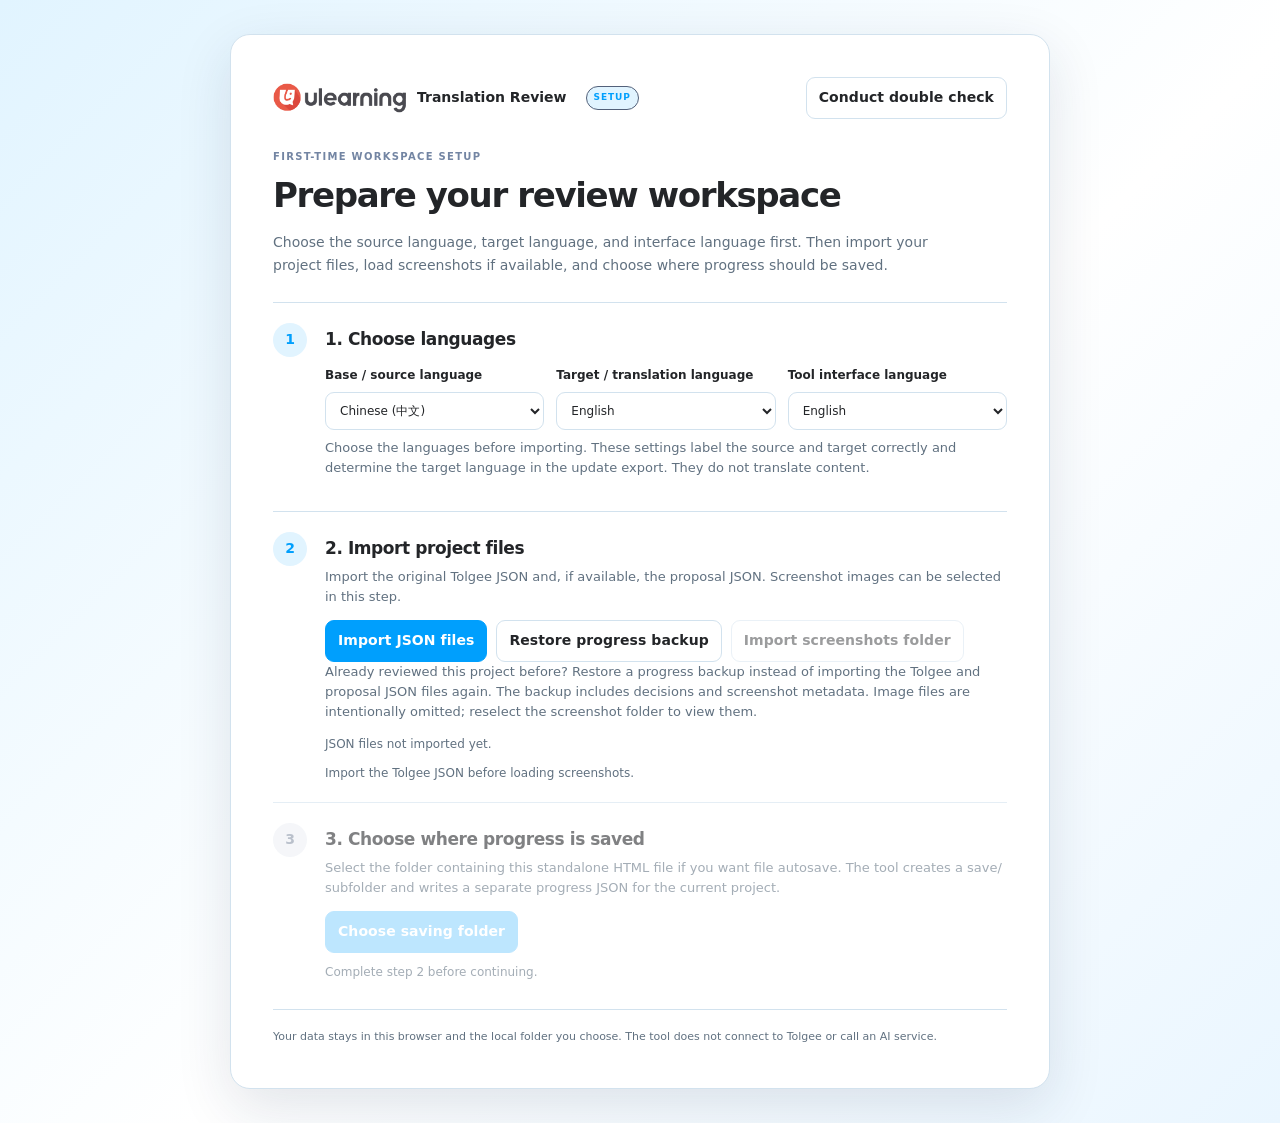
==== commit a11565f5: "Double check workflow + Themes" ====
--- a/public/index.html
+++ b/public/index.html
@@ -4,1840 +4,12 @@
     <meta charset="utf-8" />
     <meta name="viewport" content="width=device-width,initial-scale=1" />
     <title>ULearning Translation Review Desk v39</title>
-    <style>
-      /* ULearning Translation Review Desk v16 — namespace-aware key identity */
-      :root {
-        --bg: #f3f6fb;
-        --navy: #13213a;
-        --ink: #1c2940;
-        --muted: #6d7b91;
-        --line: #dce3ed;
-        --blue: #345df5;
-        --blue2: #edf1ff;
-        --green: #16734a;
-        --greenbg: #e7f7ef;
-        --red: #9f3737;
-        --redbg: #fff0ef;
-        --amber: #875d00;
-        --amberbg: #fff5d9;
-        --white: #fff;
-        --ulearning-logo: url("[data-uri]");
-      }
-      * {
-        box-sizing: border-box;
-      }
-      body {
-        margin: 0;
-        background: var(--bg);
-        color: var(--ink);
-        font:
-          14px/1.55 Inter,
-          "Segoe UI Variable",
-          Aptos,
-          system-ui,
-          -apple-system,
-          BlinkMacSystemFont,
-          "Segoe UI",
-          sans-serif;
-      }
-      button,
-      input,
-      select,
-      textarea {
-        font: inherit;
-      }
-      /* Typography polish: clearer hierarchy, smoother text rendering, and a more contemporary system font stack. */
-      body {
-        -webkit-font-smoothing: antialiased;
-        text-rendering: optimizeLegibility;
-      }
-      h1,
-      h2,
-      .brand,
-      .zh,
-      .stat strong {
-        font-family:
-          Inter,
-          "Segoe UI Variable",
-          Aptos,
-          system-ui,
-          -apple-system,
-          BlinkMacSystemFont,
-          "Segoe UI",
-          sans-serif;
-      }
-      h1,
-      h2 {
-        letter-spacing: -0.025em;
-      }
-      .head h1 {
-        font-weight: 760;
-      }
-      .zh {
-        font-weight: 680;
-        line-height: 1.45;
-      }
-      .panel,
-      .reason,
-      .context div {
-        line-height: 1.65;
-      }
-      button {
-        letter-spacing: 0.005em;
-      }
-      button {
-        cursor: pointer;
-        border: 1px solid var(--line);
-        background: #fff;
-        color: var(--ink);
-        padding: 9px 12px;
-        border-radius: 9px;
-        font-weight: 650;
-      }
-      button:hover {
-        border-color: #9babc4;
-      }
-      button:disabled {
-        opacity: 0.45;
-        cursor: not-allowed;
-      }
-      .primary {
-        background: var(--blue);
-        border-color: var(--blue);
-        color: white;
-      }
-      .good {
-        color: var(--green);
-        border-color: #b9e4cd;
-        background: #f4fcf7;
-      }
-      .bad {
-        color: var(--red);
-        border-color: #f1c4c1;
-        background: #fff8f7;
-      }
-      .small {
-        padding: 6px 9px;
-        font-size: 12px;
-      }
-      .appbar {
-        position: sticky;
-        top: 0;
-        z-index: 20;
-        box-shadow: 0 4px 14px rgba(19, 33, 58, 0.1);
-        height: 62px;
-        background: var(--navy);
-        color: white;
-        display: flex;
-        align-items: center;
-        justify-content: space-between;
-        padding: 0 24px;
-        gap: 16px;
-      }
-      .brand {
-        display: flex;
-        align-items: center;
-        gap: 10px;
-        font-weight: 800;
-        font-size: 16px;
-        white-space: nowrap;
-      }
-      .brand-logo {
-        display: inline-block;
-        flex: none;
-        width: 112px;
-        height: 25px;
-        background-image: var(--ulearning-logo);
-        background-repeat: no-repeat;
-        background-position: center;
-        background-size: contain;
-      }
-      .appbar .brand-logo {
-        width: 118px;
-        height: 32px;
-        border-radius: 4px;
-        background-color: #fff;
-        background-size: calc(100% - 12px) auto;
-      }
-      .tag {
-        font-size: 10px;
-        border: 1px solid #53617a;
-        color: #d7e1f3;
-        padding: 4px 8px;
-        border-radius: 30px;
-        margin-left: 9px;
-      }
-      .bar-actions {
-        display: flex;
-        gap: 7px;
-        flex-wrap: nowrap;
-        align-items: center;
-        justify-content: flex-end;
-        min-width: 0;
-      }
-      .bar-actions button {
-        font-size: 11px;
-        padding: 7px 9px;
-      }
-      .bar-actions .utility {
-        background: #243653;
-        border-color: #52617a;
-        color: #edf3ff;
-      }
-      .bar-actions .action-import {
-        background: #eaf1ff;
-        border-color: #b9ccff;
-        color: #2348b8;
-      }
-      .bar-actions .action-import:hover {
-        background: #dce7ff;
-        border-color: #8eabff;
-      }
-      .bar-actions .action-export {
-        background: #16734a;
-        border-color: #16734a;
-        color: #fff;
-      }
-      .bar-actions .action-export:hover {
-        background: #105d3b;
-        border-color: #105d3b;
-      }
-      .bar-actions .danger-utility {
-        background: #fff1f0;
-        border-color: #e9b6b1;
-        color: #9f3737;
-      }
-      .bar-actions .danger-utility:hover {
-        background: #ffe5e2;
-        border-color: #d9928b;
-      }
-      .project-menu {
-        position: relative;
-      }
-      .project-menu summary {
-        list-style: none;
-        cursor: pointer;
-        user-select: none;
-        border: 1px solid #52617a;
-        border-radius: 9px;
-        background: #243653;
-        color: #edf3ff;
-        padding: 7px 10px;
-        font-size: 11px;
-        font-weight: 650;
-        white-space: nowrap;
-      }
-      .project-menu summary::-webkit-details-marker {
-        display: none;
-      }
-      .project-menu summary::after {
-        content: "\25BE";
-        margin-left: 7px;
-        color: #b9c7dc;
-      }
-      .project-menu[open] summary {
-        background: #314664;
-        border-color: #8090aa;
-      }
-      .project-menu-popover {
-        position: absolute;
-        z-index: 50;
-        top: calc(100% + 8px);
-        right: 0;
-        width: 230px;
-        padding: 7px;
-        border: 1px solid #cbd5e3;
-        border-radius: 10px;
-        background: #fff;
-        box-shadow: 0 14px 30px rgba(8, 18, 35, 0.24);
-      }
-      .project-menu-popover button {
-        display: block;
-        width: 100%;
-        padding: 9px 10px;
-        border: 0;
-        border-radius: 7px;
-        background: transparent;
-        color: var(--ink);
-        text-align: left;
-        font-size: 12px;
-      }
-      .project-menu-popover button:hover {
-        background: #f0f4fa;
-      }
-      .project-menu-popover .danger-utility {
-        color: var(--red);
-      }
-      .project-menu-popover .danger-utility:hover {
-        background: var(--redbg);
-      }
-      .top-autosave {
-        display: inline-flex;
-        align-items: center;
-        gap: 5px;
-        max-width: 118px;
-        color: #cbd7eb;
-        font-size: 10px;
-        line-height: 1.2;
-        white-space: nowrap;
-        overflow: hidden;
-        text-overflow: ellipsis;
-        cursor: help;
-      }
-      .top-autosave.error {
-        cursor: pointer;
-      }
-      .top-autosave.error:hover,
-      .top-autosave.error:focus-visible {
-        color: #fff;
-        text-decoration: underline;
-        outline: none;
-      }
-      .top-autosave::before {
-        content: "";
-        flex: none;
-        width: 7px;
-        height: 7px;
-        border-radius: 50%;
-        background: #91a0b6;
-      }
-      .top-autosave.ok::before {
-        background: #62d391;
-      }
-      .top-autosave.error::before {
-        background: #ff8b82;
-      }
-      .item.review-accepted {
-        border-color: #8fc9aa;
-        box-shadow: inset 4px 0 0 #2f9b65;
-      }
-      .item.review-rejected {
-        border-color: #e4a09b;
-        box-shadow: inset 4px 0 0 #c34b45;
-      }
-      .item.review-edited {
-        border-color: #a8b8f4;
-        box-shadow: inset 4px 0 0 #345df5;
-      }
-      .item.review-accepted .itemhead {
-        background: #f0fbf4;
-      }
-      .item.review-rejected .itemhead {
-        background: #fff4f3;
-      }
-      .item.review-edited .itemhead {
-        background: #f3f5ff;
-      }
-      .panel.edit-source {
-        cursor: pointer;
-        transition:
-          border-color 0.12s,
-          box-shadow 0.12s;
-      }
-      .panel.edit-source:hover,
-      .panel.edit-source:focus {
-        border-color: var(--blue);
-        box-shadow: 0 0 0 2px #345df51a;
-        outline: none;
-      }
-      .edit-hint {
-        font-size: 10px;
-        color: #7585a0;
-        margin-top: 4px;
-      }
-      .layout {
-        max-width: 1680px;
-        margin: auto;
-        display: grid;
-        grid-template-columns: 220px minmax(0, 1fr);
-        min-height: calc(100vh - 62px);
-      }
-      aside {
-        background: #172744;
-        padding: 20px 13px;
-        color: #d4def0;
-        position: sticky;
-        top: 0;
-        align-self: start;
-        height: 100vh;
-        overflow-y: auto;
-        z-index: 5;
-      }
-      .navtitle {
-        font-size: 10px;
-        letter-spacing: 0.12em;
-        color: #93a4c0;
-        font-weight: 800;
-        margin: 8px 10px 12px;
-        text-transform: uppercase;
-      }
-      .nav {
-        width: 100%;
-        display: flex;
-        align-items: center;
-        gap: 8px;
-        text-align: left;
-        background: transparent;
-        border: 0;
-        color: #bdcbe0;
-        margin: 3px 0;
-        padding: 11px;
-      }
-      .nav.active {
-        background: #2a4069;
-        color: white;
-      }
-      .count {
-        margin-left: auto;
-        font-size: 11px;
-        background: #334a70;
-        padding: 2px 7px;
-        border-radius: 20px;
-      }
-      .nav-group-label {
-        display: flex;
-        align-items: center;
-        justify-content: space-between;
-        gap: 8px;
-        margin: 15px 10px 6px;
-        color: #93a4c0;
-        font-size: 10px;
-        font-weight: 800;
-        text-transform: uppercase;
-        letter-spacing: 0.08em;
-      }
-      .nav-divider {
-        height: 1px;
-        margin: 14px 10px;
-        background: #354a6c;
-      }
-      .sidebox {
-        font-size: 12px;
-        line-height: 1.55;
-        color: #bdcbe0;
-        background: #1e3151;
-        border: 1px solid #354a6c;
-        border-radius: 11px;
-        padding: 12px;
-        margin-top: 22px;
-      }
-      .sidebox b {
-        color: white;
-        display: block;
-        margin-bottom: 5px;
-      }
-      .sidebar-help {
-        margin-top: 18px;
-        border: 1px solid #354a6c;
-        border-radius: 9px;
-        background: #1e3151;
-      }
-      .sidebar-help summary {
-        list-style: none;
-        cursor: pointer;
-        padding: 10px 11px;
-        color: #dce6f6;
-        font-size: 12px;
-        font-weight: 700;
-      }
-      .sidebar-help summary::-webkit-details-marker {
-        display: none;
-      }
-      .sidebar-help summary::after {
-        content: "+";
-        float: right;
-        color: #93a4c0;
-      }
-      .sidebar-help[open] summary::after {
-        content: "\2212";
-      }
-      .sidebar-help-content {
-        border-top: 1px solid #354a6c;
-        padding: 4px 11px 11px;
-      }
-      .sidebar-help .sidebox {
-        margin: 0;
-        padding: 10px 0 0;
-        border: 0;
-        border-radius: 0;
-        background: transparent;
-      }
-      .sidebar-help .sidebox + .sidebox {
-        margin-top: 10px;
-        border-top: 1px solid #354a6c;
-      }
-      .mobile-nav-toggle {
-        display: none;
-      }
-      .main {
-        padding: 25px 27px 45px;
-        min-width: 0;
-      }
-      .head {
-        display: flex;
-        justify-content: space-between;
-        align-items: flex-start;
-        gap: 20px;
-        margin-bottom: 19px;
-      }
-      .eyebrow {
-        font-size: 10px;
-        text-transform: uppercase;
-        letter-spacing: 0.13em;
-        font-weight: 800;
-        color: #7385a3;
-      }
-      .head h1 {
-        font-size: 26px;
-        letter-spacing: -0.04em;
-        margin: 3px 0 5px;
-      }
-      .head p {
-        margin: 0;
-        color: var(--muted);
-        max-width: 850px;
-      }
-      .head-buttons {
-        display: flex;
-        gap: 8px;
-        flex-wrap: wrap;
-      }
-      .stats {
-        display: flex;
-        align-items: stretch;
-        gap: 0;
-        margin-bottom: 14px;
-        overflow: hidden;
-        border: 1px solid var(--line);
-        border-radius: 10px;
-        background: #fff;
-      }
-      .stat {
-        display: grid;
-        grid-template-columns: auto auto;
-        align-content: center;
-        align-items: baseline;
-        column-gap: 7px;
-        flex: 1 1 0;
-        background: transparent;
-        border: 0;
-        border-right: 1px solid var(--line);
-        border-radius: 0;
-        padding: 10px 13px;
-        min-width: 0;
-      }
-      .stat:last-child {
-        border-right: 0;
-      }
-      .stat.clickable {
-        cursor: pointer;
-        transition:
-          border-color 0.15s,
-          box-shadow 0.15s;
-      }
-      .stat.clickable:hover,
-      .stat.clickable:focus {
-        border-color: #9babc4;
-        box-shadow: 0 2px 9px #13213a12;
-        outline: none;
-      }
-      .autosave-status {
-        font-size: 11px;
-        color: #d4def0;
-        margin: 8px 2px 0;
-        overflow-wrap: anywhere;
-      }
-      .autosave-status.error {
-        color: #ffc4bc;
-      }
-      .autosave-status.ok {
-        color: #b8f0cf;
-      }
-      .stat label {
-        display: inline;
-        color: var(--muted);
-        font-size: 11px;
-        white-space: nowrap;
-      }
-      .stat strong {
-        display: inline;
-        font-size: 17px;
-        letter-spacing: 0;
-        margin: 0;
-      }
-      .stat small {
-        grid-column: 1 / -1;
-        font-size: 10px;
-        color: #8c99ac;
-        white-space: nowrap;
-        overflow: hidden;
-        text-overflow: ellipsis;
-      }
-      .progress-stat {
-        position: relative;
-        padding-bottom: 13px;
-      }
-      .progress-stat::after {
-        content: "";
-        position: absolute;
-        left: 12px;
-        right: 12px;
-        bottom: 6px;
-        height: 3px;
-        border-radius: 3px;
-        background: linear-gradient(
-          to right,
-          var(--blue) 0 var(--progress, 0%),
-          #e3e9f2 var(--progress, 0%) 100%
-        );
-      }
-      .toolbar {
-        background: white;
-        border: 1px solid var(--line);
-        border-radius: 12px;
-        padding: 10px;
-        display: flex;
-        gap: 8px;
-        align-items: center;
-        flex-wrap: wrap;
-        margin-bottom: 10px;
-      }
-      .search {
-        flex: 1;
-        min-width: 210px;
-      }
-      .search input {
-        width: 100%;
-      }
-      input,
-      select,
-      textarea {
-        border: 1px solid var(--line);
-        border-radius: 8px;
-        background: white;
-        color: var(--ink);
-        padding: 9px 10px;
-      }
-      select {
-        max-width: 100%;
-      }
-      .toggle {
-        display: flex;
-        gap: 6px;
-        align-items: center;
-        font-size: 12px;
-        color: #52637b;
-        white-space: nowrap;
-      }
-      .toggle input {
-        accent-color: var(--blue);
-      }
-      .meta {
-        display: flex;
-        justify-content: space-between;
-        align-items: center;
-        gap: 12px;
-        color: var(--muted);
-        font-size: 12px;
-        margin: 8px 2px 10px;
-        flex-wrap: wrap;
-      }
-      .pager {
-        display: flex;
-        align-items: center;
-        gap: 6px;
-        flex-wrap: wrap;
-      }
-      .pager select {
-        padding: 6px 8px;
-      }
-      .list {
-        display: flex;
-        flex-direction: column;
-        gap: 11px;
-      }
-      .item {
-        background: white;
-        border: 1px solid var(--line);
-        border-radius: 12px;
-        overflow: hidden;
-      }
-      .itemhead {
-        display: flex;
-        align-items: flex-start;
-        justify-content: space-between;
-        gap: 12px;
-        padding: 12px 15px;
-        background: #fbfcff;
-        border-bottom: 1px solid #edf0f5;
-      }
-      .zh {
-        font-weight: 750;
-        font-size: 15px;
-        white-space: pre-wrap;
-        overflow-wrap: anywhere;
-      }
-      .source-line {
-        display: flex;
-        align-items: flex-start;
-        gap: 8px;
-      }
-      .source-line .zh {
-        min-width: 0;
-      }
-      .copy-source {
-        flex: 0 0 auto;
-        padding: 3px 7px;
-        border-radius: 6px;
-        color: #5e6d83;
-        font-size: 10px;
-      }
-      .key {
-        font:
-          11px ui-monospace,
-          SFMono-Regular,
-          Consolas,
-          monospace;
-        color: #6e7e96;
-        margin-top: 3px;
-        overflow-wrap: anywhere;
-        cursor: help;
-      }
-      .chips {
-        display: flex;
-        gap: 6px;
-        align-items: center;
-        justify-content: flex-end;
-        flex-wrap: wrap;
-      }
-      .chip {
-        font-size: 10px;
-        font-weight: 750;
-        padding: 4px 8px;
-        border-radius: 20px;
-        background: #eef1f6;
-        color: #66758b;
-        white-space: nowrap;
-      }
-      .chip.pending {
-        background: var(--amberbg);
-        color: var(--amber);
-      }
-      .chip.accepted {
-        background: var(--greenbg);
-        color: var(--green);
-      }
-      .chip.rejected {
-        background: #eef1f5;
-        color: #647188;
-      }
-      .chip.edited {
-        background: var(--blue2);
-        color: #244bc9;
-      }
-      .chip.conf {
-        background: #f1f4f9;
-        color: #53627a;
-      }
-      .cols {
-        display: grid;
-        grid-template-columns: 1fr 1fr 1fr;
-        gap: 11px;
-        padding: 13px 14px;
-      }
-      .panelwrap {
-        min-width: 0;
-      }
-      .label {
-        font-size: 10px;
-        letter-spacing: 0.08em;
-        font-weight: 800;
-        color: #8290a5;
-        margin-bottom: 6px;
-      }
-      .panel {
-        border: 1px solid var(--line);
-        border-radius: 9px;
-        padding: 11px;
-        min-height: 76px;
-        white-space: pre-wrap;
-        overflow-wrap: anywhere;
-        line-height: 1.55;
-      }
-      .proposal {
-        background: #f8faff;
-        border-color: #c7d2ff;
-      }
-      .missing {
-        color: #a1aabb;
-        font-style: italic;
-      }
-      .reason {
-        margin: 0 14px 11px;
-        padding: 9px 11px;
-        border-left: 3px solid #9db1ff;
-        background: #f5f7ff;
-        border-radius: 0 8px 8px 0;
-        font-size: 12px;
-        color: #51627b;
-        white-space: pre-wrap;
-        overflow-wrap: anywhere;
-      }
-      .context {
-        margin: 0 14px 11px;
-        border: 1px solid #e3e8f0;
-        border-radius: 8px;
-      }
-      .context summary {
-        cursor: pointer;
-        padding: 8px 10px;
-        font-size: 12px;
-        font-weight: 700;
-        color: #5e6d83;
-      }
-      .context div {
-        padding: 0 10px 10px;
-        white-space: pre-wrap;
-        font-size: 12px;
-        color: #69788e;
-        max-height: 220px;
-        overflow: auto;
-      }
-      .cardfoot {
-        border-top: 1px solid #edf0f5;
-        background: #fcfdff;
-        padding: 10px 14px;
-        display: flex;
-        align-items: center;
-        justify-content: space-between;
-        gap: 10px;
-        flex-wrap: wrap;
-      }
-      .actions {
-        display: flex;
-        gap: 7px;
-        flex-wrap: wrap;
-      }
-      .finalnote {
-        font-size: 11px;
-        color: #77859a;
-      }
-      .empty {
-        background: white;
-        border: 1px dashed #cbd5e1;
-        padding: 40px;
-        text-align: center;
-        border-radius: 12px;
-        color: var(--muted);
-      }
-      .empty b {
-        display: block;
-        color: var(--ink);
-        font-size: 16px;
-        margin-bottom: 5px;
-      }
-      .notice {
-        padding: 10px 12px;
-        background: #fff8e7;
-        border: 1px solid #f1d99c;
-        color: #795a0c;
-        border-radius: 9px;
-        font-size: 12px;
-        margin-bottom: 12px;
-      }
-      .modalbg {
-        position: fixed;
-        inset: 0;
-        background: #10182899;
-        display: none;
-        align-items: center;
-        justify-content: center;
-        padding: 18px;
-        z-index: 20;
-      }
-      .modalbg.open {
-        display: flex;
-      }
-      .modal {
-        width: min(650px, 100%);
-        max-height: 90vh;
-        overflow: auto;
-        background: white;
-        border-radius: 15px;
-        box-shadow: 0 20px 60px #0003;
-      }
-      .modalhead,
-      .modalfoot {
-        padding: 14px 17px;
-        display: flex;
-        align-items: center;
-        justify-content: space-between;
-        border-bottom: 1px solid var(--line);
-        gap: 10px;
-      }
-      .modalhead h2 {
-        margin: 0;
-        font-size: 18px;
-      }
-      .modalbody {
-        padding: 17px;
-      }
-      .modalbody p {
-        color: var(--muted);
-        margin-top: 0;
-      }
-      .replace-grid {
-        display: grid;
-        grid-template-columns: 1fr 1fr;
-        gap: 12px;
-      }
-      .replace-grid label {
-        display: grid;
-        gap: 6px;
-        color: #5e6d83;
-        font-size: 11px;
-        font-weight: 750;
-      }
-      .replace-grid input,
-      .replace-grid select {
-        min-width: 0;
-        padding: 10px 11px;
-        border: 1px solid var(--line);
-        border-radius: 8px;
-        background: #fff;
-      }
-      .replace-scope {
-        grid-column: 1 / -1;
-      }
-      .replace-preview {
-        margin: 12px 0;
-        padding: 10px 12px;
-        border-left: 3px solid #aebdd3;
-        background: #f4f6fa;
-        color: #5e6d83;
-        font-size: 12px;
-      }
-      .replace-preview.ok {
-        border-color: var(--green);
-        background: var(--greenbg);
-        color: var(--green);
-      }
-      .replace-preview.warning {
-        border-color: var(--amber);
-        background: var(--amberbg);
-        color: var(--amber);
-      }
-      .glossary-heading {
-        margin: 16px 0 7px;
-        font-size: 13px;
-      }
-      .glossary-list {
-        max-height: 220px;
-        overflow: auto;
-        border: 1px solid var(--line);
-        border-radius: 9px;
-      }
-      .glossary-entry {
-        display: grid;
-        grid-template-columns: minmax(0, 1fr) auto minmax(0, 1fr);
-        gap: 9px;
-        align-items: center;
-        padding: 9px 11px;
-      }
-      .glossary-entry + .glossary-entry {
-        border-top: 1px solid var(--line);
-      }
-      .glossary-term {
-        min-width: 0;
-        overflow-wrap: anywhere;
-      }
-      .glossary-meta {
-        grid-column: 1 / -1;
-        color: var(--muted);
-        font-size: 10px;
-      }
-      .glossary-empty {
-        padding: 14px;
-        color: var(--muted);
-        text-align: center;
-      }
-      .drop {
-        border: 1px dashed #aebdd3;
-        background: #f8faff;
-        border-radius: 10px;
-        padding: 17px;
-        margin: 12px 0;
-      }
-      .drop label {
-        display: block;
-        font-weight: 750;
-        margin-bottom: 6px;
-      }
-      .drop small {
-        display: block;
-        color: var(--muted);
-        margin-top: 5px;
-      }
-      .modalfoot {
-        justify-content: flex-end;
-        border-top: 1px solid var(--line);
-        border-bottom: 0;
-      }
-      .toast {
-        position: fixed;
-        right: 18px;
-        bottom: 18px;
-        background: #172744;
-        color: white;
-        padding: 11px 14px;
-        border-radius: 9px;
-        opacity: 0;
-        transform: translateY(6px);
-        transition: 0.18s;
-        pointer-events: none;
-        z-index: 30;
-        max-width: min(440px, 90vw);
-      }
-      .toast.show {
-        opacity: 1;
-        transform: none;
-      }
-      .editarea {
-        width: 100%;
-        min-height: 125px;
-        resize: vertical;
-      }
-      .editlabel {
-        display: block;
-        font-weight: 750;
-        margin: 0 0 7px;
-      }
-      .placeholder-warning {
-        color: #8a5800;
-        background: #fff6df;
-        border: 1px solid #f0dba6;
-        padding: 7px 9px;
-        border-radius: 7px;
-        font-size: 11px;
-        margin-top: 7px;
-      }
-      .hidden {
-        display: none !important;
-      }
-      .screenshots {
-        margin-top: 12px;
-        padding: 10px;
-        border: 1px solid var(--line);
-        border-radius: 10px;
-        background: #f9fbff;
-      }
-      .screenshots-title {
-        font-weight: 750;
-        font-size: 12px;
-        color: var(--muted);
-        text-transform: uppercase;
-        letter-spacing: 0.04em;
-        margin-bottom: 8px;
-      }
-      .screenshot-missing {
-        font-size: 12px;
-        color: var(--amber);
-        padding: 8px;
-        background: var(--amberbg);
-        border-radius: 7px;
-        margin-top: 7px;
-      }
-      .screenshot-actions {
-        display: flex;
-        gap: 7px;
-        flex-wrap: wrap;
-      }
-      .screenshot-modal {
-        width: min(1200px, 96vw);
-        max-height: 94vh;
-      }
-      .screenshot-modal .modalbody {
-        text-align: center;
-      }
-      .screenshot-stage {
-        display: grid;
-        grid-template-columns: 44px minmax(0, 1fr) 44px;
-        align-items: center;
-        gap: 10px;
-      }
-      .screenshot-nav {
-        width: 44px;
-        height: 44px;
-        padding: 0;
-        border-radius: 50%;
-        font-size: 28px;
-        line-height: 1;
-      }
-      .screenshot-nav:disabled {
-        opacity: 0.32;
-        cursor: default;
-      }
-      .screenshot-modal-image {
-        display: block;
-        max-width: 100%;
-        max-height: 74vh;
-        width: auto;
-        height: auto;
-        object-fit: contain;
-        margin: 0 auto;
-        background: #edf1f7;
-        border-radius: 8px;
-      }
-      .screenshot-modal-counter {
-        font-size: 13px;
-        font-weight: 750;
-        color: var(--ink);
-        margin-top: 10px;
-      }
-      @media (max-width: 1100px) {
-        .layout {
-          grid-template-columns: 180px minmax(0, 1fr);
-        }
-        .main {
-          padding: 19px 15px;
-        }
-        .stat {
-          grid-template-columns: 1fr;
-          row-gap: 2px;
-        }
-        .stat small {
-          display: none;
-        }
-        .cols {
-          grid-template-columns: 1fr 1fr;
-        }
-        .cols .panelwrap:first-child {
-          grid-column: 1/-1;
-        }
-        .toolbar .search {
-          flex: 1 1 100%;
-        }
-      }
-      @media (max-width: 700px) {
-        .layout {
-          display: block;
-        }
-        aside {
-          display: none;
-          position: static;
-          width: 100%;
-          height: auto;
-          max-height: 72vh;
-          padding: 12px 13px;
-        }
-        .layout.mobile-nav-open aside {
-          display: block;
-        }
-        .mobile-nav-toggle {
-          display: flex;
-          width: calc(100% - 20px);
-          margin: 10px 10px 0;
-          align-items: center;
-          justify-content: space-between;
-          border-color: #cbd5e3;
-          background: #fff;
-        }
-        .mobile-nav-toggle::after {
-          content: "\25BE";
-          color: var(--muted);
-        }
-        .mobile-nav-toggle[aria-expanded="true"]::after {
-          content: "\25B4";
-        }
-        .main {
-          padding: 15px 10px;
-        }
-        .head {
-          display: block;
-        }
-        .head-buttons {
-          margin-top: 12px;
-        }
-        .stats {
-          display: grid;
-          grid-template-columns: repeat(2, minmax(0, 1fr));
-          overflow: visible;
-          border: 0;
-          gap: 7px;
-          background: transparent;
-        }
-        .stat {
-          display: grid;
-          padding: 10px;
-          border: 1px solid var(--line);
-          border-radius: 8px;
-          background: #fff;
-        }
-        .stat:last-child {
-          grid-column: 1 / -1;
-          border-right: 1px solid var(--line);
-        }
-        .stat strong {
-          font-size: 21px;
-        }
-        .cols {
-          grid-template-columns: 1fr;
-        }
-        .cols .panelwrap:first-child {
-          grid-column: auto;
-        }
-        .itemhead {
-          display: block;
-        }
-        .chips {
-          justify-content: flex-start;
-          margin-top: 8px;
-        }
-        .appbar {
-          height: auto;
-          min-height: 62px;
-          padding: 8px 12px;
-          flex-wrap: wrap;
-        }
-        .appbar .tag {
-          display: none;
-        }
-        .appbar .brand-text {
-          display: none;
-        }
-        .bar-actions {
-          flex: 1 1 100%;
-          justify-content: flex-start;
-          flex-wrap: wrap;
-        }
-        .top-autosave {
-          display: none;
-        }
-        .top-autosave.error {
-          display: inline-flex;
-        }
-        .live-language-label span {
-          display: none;
-        }
-        .head h1 {
-          font-size: 23px;
-        }
-        .toolbar > * {
-          max-width: 100%;
-        }
-        .search {
-          min-width: 100%;
-        }
-        .replace-grid {
-          grid-template-columns: 1fr;
-        }
-      }
-
-      /* Keep the review controls available while scrolling through entries. .toolbar{position:sticky;top:0;z-index:20;box-shadow:0 4px 14px rgba(19,33,58,.10);} */
-
-      /* Give each translation card a subtle lifted surface, with stronger feedback on interaction. */
-      .item {
-        box-shadow: 0 2px 8px rgba(19, 33, 58, 0.07);
-        transition:
-          transform 0.18s ease,
-          box-shadow 0.18s ease,
-          border-color 0.18s ease;
-      }
-      .item:hover,
-      .item:focus-within {
-        transform: translateY(-3px);
-        box-shadow: 0 9px 22px rgba(19, 33, 58, 0.15);
-      }
-      @media (prefers-reduced-motion: reduce) {
-        .item {
-          transition: none;
-        }
-        .item:hover,
-        .item:focus-within {
-          transform: none;
-        }
-      }
-
-      /* v16 first-run setup wizard */
-      .setup-screen {
-        min-height: 100vh;
-        padding: 34px 16px;
-        display: flex;
-        align-items: center;
-        justify-content: center;
-        background: linear-gradient(
-          135deg,
-          #eef3fb 0%,
-          #f8fafc 55%,
-          #e8eef8 100%
-        );
-        color: var(--ink);
-      }
-      .setup-card {
-        width: min(820px, 100%);
-        background: #fff;
-        border: 1px solid #dce4ef;
-        border-radius: 20px;
-        padding: clamp(22px, 4vw, 42px);
-        box-shadow: 0 18px 55px rgba(25, 43, 73, 0.12);
-      }
-      .setup-brand {
-        display: flex;
-        align-items: center;
-        gap: 10px;
-        font-weight: 800;
-        margin-bottom: 30px;
-        color: #172744;
-      }
-      .setup-brand .tag {
-        font-size: 9px;
-        letter-spacing: 0.1em;
-        background: #eaf0ff;
-        color: #345df5;
-        padding: 4px 7px;
-        border-radius: 20px;
-      }
-      .setup-brand .brand-logo {
-        width: 134px;
-        height: 30px;
-      }
-      .setup-card h1 {
-        font-size: clamp(26px, 4vw, 34px);
-        letter-spacing: -0.04em;
-        margin: 5px 0 9px;
-      }
-      .setup-intro {
-        color: #62718a;
-        line-height: 1.65;
-        max-width: 690px;
-        margin: 0 0 25px;
-      }
-      .setup-step {
-        display: grid;
-        grid-template-columns: 38px minmax(0, 1fr);
-        gap: 14px;
-        padding: 20px 0;
-        border-top: 1px solid #e8edf4;
-      }
-      .step-number {
-        width: 34px;
-        height: 34px;
-        border-radius: 50%;
-        background: #eaf0ff;
-        color: #345df5;
-        display: flex;
-        align-items: center;
-        justify-content: center;
-        font-weight: 800;
-      }
-      .step-content h2 {
-        font-size: 17px;
-        margin: 3px 0 5px;
-      }
-      .step-content p {
-        font-size: 13px;
-        line-height: 1.55;
-        color: #62718a;
-        margin: 0 0 13px;
-      }
-      .setup-buttons {
-        display: flex;
-        gap: 9px;
-        flex-wrap: wrap;
-        align-items: center;
-      }
-      .setup-status {
-        font-size: 12px;
-        color: #65758e;
-        margin-top: 10px;
-        overflow-wrap: anywhere;
-      }
-      .setup-status.ok {
-        color: #187747;
-      }
-      .setup-status.error {
-        color: #b42318;
-      }
-      .setup-step-locked {
-        opacity: 0.58;
-      }
-      .setup-step-locked .step-number {
-        background: #edf0f5;
-        color: #8793a6;
-      }
-      .setup-footnote {
-        border-top: 1px solid #e8edf4;
-        padding-top: 18px;
-        margin: 8px 0 0;
-        color: #78869a;
-        font-size: 11px;
-        line-height: 1.6;
-      }
-      .text-button {
-        background: transparent;
-        border: 0;
-        color: #52637b;
-        text-decoration: underline;
-        padding: 8px;
-      }
-      .text-button:hover {
-        background: #f3f6fb;
-      }
-      .app-shell {
-        min-height: 100vh;
-      }
-      .app-shell.hidden {
-        display: none !important;
-      }
-      @media (max-width: 600px) {
-        .setup-screen {
-          padding: 12px;
-        }
-        .setup-card {
-          padding: 22px 18px;
-          border-radius: 14px;
-        }
-        .setup-step {
-          grid-template-columns: 30px minmax(0, 1fr);
-          gap: 10px;
-        }
-        .setup-buttons button {
-          width: 100%;
-        }
-        .setup-brand {
-          margin-bottom: 22px;
-        }
-      }
-
-      /* Language configuration on the first setup screen */
-      .language-config-grid {
-        display: grid;
-        grid-template-columns: repeat(3, minmax(0, 1fr));
-        gap: 12px;
-        margin: 14px 0 8px;
-      }
-      .language-config-grid label {
-        display: flex;
-        flex-direction: column;
-        gap: 7px;
-        color: var(--ink);
-        font-size: 12px;
-        font-weight: 750;
-      }
-      .language-config-grid select {
-        width: 100%;
-        min-width: 0;
-        border: 1px solid #d7e0ed;
-        border-radius: 9px;
-        background: #fff;
-        color: var(--ink);
-        padding: 10px;
-        font: inherit;
-        font-weight: 500;
-      }
-      .setup-hint {
-        font-size: 12px;
-        color: #718097;
-        line-height: 1.5;
-        margin: 10px 0 0;
-      }
-      @media (max-width: 650px) {
-        .language-config-grid {
-          grid-template-columns: 1fr;
-        }
-      }
-
-      /* v20: live interface-language selector */
-      .live-language-label {
-        display: flex;
-        align-items: center;
-        gap: 6px;
-        font-size: 12px;
-        font-weight: 650;
-        color: var(--muted, #66758b);
-        white-space: nowrap;
-      }
-      .live-language-label select {
-        max-width: 132px;
-        min-width: 104px;
-        padding: 8px;
-        border: 1px solid var(--line, #dbe2ea);
-        border-radius: 8px;
-        background: var(--surface, #fff);
-        color: var(--text, #1d2939);
-        font: inherit;
-      }
-      @media (max-width: 900px) {
-        .live-language-label {
-          order: 1;
-        }
-        .live-language-label select {
-          min-width: 96px;
-        }
-      }
-
-      /* v24: unchanged-proposal cards omit the redundant ChatGPT proposal panel. */
-      .cols.cols-unchanged {
-        grid-template-columns: 1fr 1fr;
-      }
-      @media (max-width: 700px) {
-        .cols.cols-unchanged {
-          grid-template-columns: 1fr;
-        }
-      }
-      @media (max-width: 1100px) {
-        .cols.cols-unchanged .panelwrap:first-child {
-          grid-column: auto;
-        }
-      }
-
-      /* v25 sidebar hierarchy: All strings is the primary overview; other views lift on hover. */
-      aside .nav {
-        border: 1px solid transparent;
-        border-radius: 10px;
-        position: relative;
-        transition:
-          background 0.16s ease,
-          transform 0.16s ease,
-          box-shadow 0.16s ease,
-          border-color 0.16s ease;
-        color: #c5d1e4;
-      }
-      aside .nav-all {
-        background: linear-gradient(135deg, #314a75, #263d65);
-        border-color: #526b95;
-        color: #fff;
-        box-shadow:
-          0 5px 14px rgba(0, 0, 0, 0.26),
-          inset 0 1px 0 rgba(255, 255, 255, 0.1);
-        font-weight: 800;
-        margin-bottom: 9px;
-      }
-      aside .nav-all .count {
-        background: #dce7ff;
-        color: #1d3154;
-      }
-      aside .nav:not(.nav-all):hover {
-        background: #243a5d;
-        border-color: #40577c;
-        color: #fff;
-        transform: translateY(-2px);
-        box-shadow: 0 6px 14px rgba(0, 0, 0, 0.2);
-      }
-      aside .nav:not(.nav-all).active {
-        background: #2a4069;
-        border-color: #536b91;
-        color: #fff;
-        box-shadow: 0 3px 10px rgba(0, 0, 0, 0.15);
-      }
-      aside .nav-all.active {
-        background: linear-gradient(135deg, #3b5685, #2a4069);
-        box-shadow:
-          0 6px 18px rgba(0, 0, 0, 0.32),
-          inset 0 1px 0 rgba(255, 255, 255, 0.13);
-      }
-
-      .search-scope {
-        position: relative;
-        min-width: 190px;
-      }
-      .search-scope-trigger {
-        display: flex;
-        align-items: center;
-        justify-content: space-between;
-        gap: 14px;
-        min-width: 190px;
-        width: 100%;
-        text-align: left;
-        background: #fff;
-        border: 1px solid var(--line);
-        border-radius: 8px;
-        color: var(--ink);
-        padding: 9px 10px;
-        cursor: pointer;
-      }
-      .search-scope-trigger:hover,
-      .search-scope-trigger[aria-expanded="true"] {
-        border-color: #9aadd0;
-        box-shadow: 0 3px 10px #1c315012;
-      }
-      .search-scope-menu {
-        display: none;
-        position: absolute;
-        top: calc(100% + 7px);
-        left: 0;
-        min-width: 245px;
-        width: max-content;
-        max-width: min(310px, 85vw);
-        padding: 8px;
-        background: #fff;
-        border: 1px solid #dce3ee;
-        border-radius: 12px;
-        box-shadow: 0 12px 32px #14233c24;
-        z-index: 25;
-      }
-      .search-scope.open .search-scope-menu {
-        display: block;
-      }
-      .search-scope-option {
-        display: flex;
-        align-items: center;
-        gap: 9px;
-        padding: 9px 10px;
-        border-radius: 8px;
-        font-size: 12px;
-        color: #35445d;
-        cursor: pointer;
-      }
-      .search-scope-option:hover {
-        background: #f3f6fb;
-      }
-      .search-scope-option input {
-        margin: 0;
-        accent-color: var(--blue);
-        width: 15px;
-        height: 15px;
-      }
-      .search-scope-menu .filter-clear {
-        width: 100%;
-        margin-bottom: 5px;
-        text-align: left;
-        border: 0;
-        background: #f4f6fa;
-        color: #4d5e77;
-        border-radius: 7px;
-        padding: 8px 10px;
-        cursor: pointer;
-        font-size: 12px;
-      }
-      .search-scope-menu .filter-clear:hover {
-        background: #eaf0fa;
-      }
-      .icu-tools {
-        margin-top: 14px;
-      }
-      .icu-tools-launch {
-        display: inline-flex;
-        align-items: center;
-        gap: 7px;
-      }
-      .icu-tools-panel {
-        margin-top: 8px;
-        padding: 14px;
-        border: 1px solid #cfd7e3;
-        border-radius: 6px;
-        background: #f7f9fc;
-      }
-      .icu-tools-head {
-        display: flex;
-        align-items: center;
-        justify-content: space-between;
-        gap: 12px;
-        margin-bottom: 8px;
-      }
-      .icu-tools-head strong {
-        font-size: 14px;
-      }
-      .icu-badge {
-        min-width: 72px;
-        padding: 3px 8px;
-        border-radius: 999px;
-        background: #e7edf5;
-        color: #41526a;
-        font-size: 11px;
-        font-weight: 700;
-        text-align: center;
-      }
-      .icu-badge.valid {
-        background: #d9f2e5;
-        color: #17613c;
-      }
-      .icu-badge.invalid {
-        background: #fde3e0;
-        color: #9b2f27;
-      }
-      .icu-key-setting {
-        display: flex;
-        align-items: flex-start;
-        gap: 9px;
-        margin: 10px 0;
-        padding: 10px;
-        border: 1px solid #d7dee8;
-        border-radius: 6px;
-        background: #fff;
-        color: #33445b;
-        cursor: pointer;
-      }
-      .icu-key-setting input {
-        width: 18px;
-        height: 18px;
-        margin: 1px 0 0;
-        flex: 0 0 auto;
-      }
-      .icu-key-setting span {
-        min-width: 0;
-      }
-      .icu-key-setting strong,
-      .icu-key-setting small {
-        display: block;
-      }
-      .icu-key-setting strong {
-        font-size: 12px;
-      }
-      .icu-key-setting small {
-        margin-top: 3px;
-        color: #65758a;
-        font-size: 11px;
-        line-height: 1.4;
-      }
-      .icu-key-setting.disabled {
-        background: #f1f4f8;
-        cursor: default;
-      }
-      .icu-builder-grid {
-        display: grid;
-        grid-template-columns: minmax(150px, 1fr) minmax(150px, 1fr);
-        gap: 10px;
-        margin: 10px 0;
-      }
-      .icu-builder-grid label,
-      .icu-test-label {
-        display: grid;
-        gap: 5px;
-        color: #44546a;
-        font-size: 12px;
-        font-weight: 700;
-      }
-      .icu-builder-grid input,
-      .icu-builder-grid select,
-      .icu-test-label input {
-        width: 100%;
-      }
-      .icu-actions {
-        display: flex;
-        flex-wrap: wrap;
-        gap: 8px;
-        margin: 10px 0;
-      }
-      .icu-branch-editor {
-        display: grid;
-        gap: 9px;
-        margin-top: 10px;
-        padding-top: 10px;
-        border-top: 1px solid #d7dee8;
-      }
-      .icu-branch-editor h4 {
-        margin: 0;
-        font-size: 13px;
-      }
-      .icu-rule-section {
-        display: grid;
-        gap: 8px;
-        padding: 10px;
-        border: 1px solid #d7dee8;
-        border-radius: 6px;
-        background: #fff;
-      }
-      .icu-rule-section + .icu-rule-section {
-        margin-top: 4px;
-      }
-      .icu-rule-heading {
-        display: flex;
-        align-items: center;
-        justify-content: space-between;
-        gap: 10px;
-        color: #17365f;
-        font-size: 13px;
-        font-weight: 800;
-      }
-      .icu-rule-kind,
-      .icu-card-preview-note {
-        color: #65758a;
-        font-size: 11px;
-        font-weight: 600;
-      }
-      .icu-card-preview-note {
-        direction: ltr;
-        text-align: left;
-        unicode-bidi: isolate;
-      }
-      .icu-view-toggle {
-        min-height: 28px;
-        padding: 4px 9px;
-        font-size: 11px;
-      }
-      .icu-branch-grid {
-        display: grid;
-        grid-template-columns: repeat(2, minmax(0, 1fr));
-        gap: 9px;
-      }
-      .icu-branch-grid label {
-        display: grid;
-        gap: 4px;
-        color: #44546a;
-        font-size: 12px;
-        font-weight: 700;
-      }
-      .icu-branch-grid textarea {
-        width: 100%;
-        min-height: 72px;
-        resize: vertical;
-        unicode-bidi: plaintext;
-      }
-      .icu-branch-grid textarea[dir="rtl"],
-      #editText[dir="rtl"],
-      #icuTestValues[dir="rtl"] {
-        direction: rtl;
-        text-align: right;
-      }
-      .icu-preview-output[dir="rtl"] {
-        direction: rtl;
-        text-align: right;
-        unicode-bidi: isolate;
-      }
-      .panel[dir="rtl"] {
-        direction: rtl;
-        text-align: right;
-        unicode-bidi: plaintext;
-      }
-      .icu-result {
-        min-height: 34px;
-        margin-top: 10px;
-        padding: 8px 10px;
-        border-left: 3px solid #8b99aa;
-        background: #eef2f6;
-        color: #34445a;
-        font-size: 12px;
-        white-space: pre-wrap;
-      }
-      .icu-result.valid {
-        border-left-color: #24875b;
-        background: #eaf7f0;
-        color: #185b3e;
-      }
-      .icu-result.invalid {
-        border-left-color: #c5473d;
-        background: #fff0ee;
-        color: #8f2d27;
-      }
-      .icu-preview-output {
-        margin-top: 8px;
-        padding: 10px;
-        border: 1px solid #cfd7e3;
-        border-radius: 4px;
-        background: #fff;
-        color: #1f2937;
-        white-space: pre-wrap;
-      }
-      @media (max-width: 640px) {
-        .icu-builder-grid {
-          grid-template-columns: 1fr;
-        }
-        .icu-branch-grid {
-          grid-template-columns: 1fr;
-        }
-      }
-    </style>
+    <link rel="stylesheet" href="./styles.css" />
+    <link
+      id="themeStylesheet"
+      rel="stylesheet"
+      href="./themes/palette-3.css"
+    />
   </head>
   <body>
     <section id="setupWizard" class="setup-screen" aria-labelledby="setupTitle">
@@ -1850,6 +22,27 @@
           ></span
           ><span class="brand-text">Translation Review</span
           ><span class="tag">SETUP</span>
+          <div class="setup-workflow-actions">
+            <!-- Theme picker: remove these comment markers to show it again.
+            <label class="setup-theme-label" for="setupTheme">
+              <span>Theme</span>
+              <select
+                id="setupTheme"
+                data-theme-selector
+                aria-label="Color theme"
+              >
+                <option value="original">Original</option>
+                <option value="palette-1">Palette 1 · Verdigris</option>
+                <option value="palette-2">Palette 2 · Lavender</option>
+                <option value="palette-3" selected>Palette 3 · Orange / Blue</option>
+                <option value="palette-4">Palette 4 · Raspberry / Forest</option>
+              </select>
+            </label>
+            -->
+            <button id="setupDoubleCheck" class="utility">
+              Conduct double check
+            </button>
+          </div>
         </div>
         <div class="eyebrow" id="setupEyebrow">FIRST-TIME WORKSPACE SETUP</div>
         <h1 id="setupTitle">Prepare your review workspace</h1>
@@ -1983,6 +176,9 @@
           <button id="replaceTermsTop" class="utility">
             Replace glossary terms
           </button>
+          <button id="importScreenshotsTop" class="utility" hidden>
+            Import screenshots
+          </button>
           <details class="project-menu" id="projectMenu">
             <summary id="projectMenuLabel">Project</summary>
             <div class="project-menu-popover">
@@ -1994,6 +190,18 @@
               </button>
             </div>
           </details>
+          <!-- Theme picker: remove these comment markers to show it again.
+          <label class="live-theme-label" for="liveTheme">
+            <span>Theme</span>
+            <select id="liveTheme" data-theme-selector aria-label="Color theme">
+              <option value="original">Original</option>
+              <option value="palette-1">Palette 1 · Verdigris</option>
+              <option value="palette-2">Palette 2 · Lavender</option>
+              <option value="palette-3" selected>Palette 3 · Orange / Blue</option>
+              <option value="palette-4">Palette 4 · Raspberry / Forest</option>
+            </select>
+          </label>
+          -->
           <label class="live-language-label" for="liveToolLanguage"
             ><span id="liveLanguageLabelText">Interface</span>
             <select id="liveToolLanguage" aria-label="Tool interface language">
@@ -2221,7 +429,7 @@
               <option value="none">No estimate</option>
             </select>
             <label
-              class="toggle"
+              class="toggle clarification-control"
               title="Shows entries where ChatGPT indicates that a person must clarify the meaning, context, or intended wording before a reliable translation can be chosen."
               ><input type="checkbox" id="onlyIssues" /> Human clarification
               needed</label
@@ -2609,4748 +817,8 @@
       multiple
       aria-label="Choose screenshots folder"
     />
-    <div class="toast" id="toast"></div>
+    <div class="toast" id="toast" role="status" aria-live="polite"></div>
     <script src="./icu-bundle.js"></script>
-    <script>
-      // ULearning Translation Review Desk v39 — Arabic RTL previews with multi-rule ICU editing
-      "use strict";
-      const $ = (id) => document.getElementById(id);
-      const esc = (s) =>
-        String(s ?? "").replace(
-          /[&<>"']/g,
-          (c) =>
-            ({
-              "&": "&amp;",
-              "<": "&lt;",
-              ">": "&gt;",
-              '"': "&quot;",
-              "'": "&#39;",
-            })[c],
-        );
-      const clone = (x) => JSON.parse(JSON.stringify(x));
-      const ICU = window.UTranslateICU;
-      if (!ICU)
-        throw Error("The embedded ICU validation library could not be loaded.");
-      function looksLikeIcuRule(value) {
-        return /\{\s*[^,{}]+\s*,\s*(?:plural|select|selectordinal)\s*,/i.test(
-          String(value ?? ""),
-        );
-      }
-      function tolgeePluralEligibility(value) {
-        try {
-          const analysis = ICU.analyze(String(value ?? ""), icuLocale("target"));
-          const rules = Array.isArray(analysis.rules) ? analysis.rules : [];
-          if (
-            !analysis.isIcu ||
-            rules.length !== 1 ||
-            !["plural", "selectordinal"].includes(rules[0].type)
-          )
-            return {
-              eligible: false,
-              variable: null,
-              type: null,
-              reason:
-                "Tolgee plural mode requires exactly one cardinal or ordinal plural rule.",
-            };
-          return {
-            eligible: true,
-            variable: rules[0].variable,
-            type: rules[0].type,
-            reason: "",
-          };
-        } catch (error) {
-          return {
-            eligible: false,
-            variable: null,
-            type: null,
-            reason: String(error.message || error),
-          };
-        }
-      }
-      const RTL_LANGUAGE_CODES = new Set([
-        "ar",
-        "fa",
-        "he",
-        "ur",
-        "ps",
-        "sd",
-        "ku",
-        "ug",
-        "yi",
-      ]);
-      function isRtlLanguage(language = languageConfig.targetCode) {
-        return RTL_LANGUAGE_CODES.has(
-          String(language || "").toLowerCase().split("-")[0],
-        );
-      }
-      function hasRtlScript(value) {
-        return /[\u0590-\u08FF\uFB1D-\uFDFF\uFE70-\uFEFC]/.test(
-          String(value ?? ""),
-        );
-      }
-      function stripBidiControls(value) {
-        return String(value ?? "").replace(/[\u061C\u200E\u200F\u202A-\u202E\u2066-\u2069]/g, "");
-      }
-      // Keep numeric/Latin placeholders together when an ICU message is shown in RTL text.
-      // The controls are invisible and are only added to exported RTL ICU messages.
-      function protectRtlIcuBidi(value, language = languageConfig.targetCode) {
-        const text = String(value ?? "");
-        if (!isRtlLanguage(language) || !looksLikeIcuRule(text)) return text;
-        let protectedBranches = 0;
-        const branchProtected = text.replace(
-          /((?:zero|one|two|few|many|other|=\d+)\s*\{)((?:[^{}]|\{[A-Za-z_][A-Za-z0-9_.-]*\})*)(\})/g,
-          (match, open, body, close) => {
-            if (/\u2066|\u2067/.test(body)) return match;
-            protectedBranches += 1;
-            return `${open}\u2066${body}\u2069${close}`;
-          },
-        );
-        if (protectedBranches) return branchProtected;
-        return text.replace(
-          /(?<![\u2066\u2067])\{([A-Za-z_][A-Za-z0-9_.-]*)\}(?![\u2069])/g,
-          "\u2066{$1}\u2069",
-        );
-      }
-      function icuLocale(kind = "target") {
-        return (
-          exactLanguageTag(kind) ||
-          (kind === "base"
-            ? languageConfig.baseCode
-            : languageConfig.targetCode) ||
-          "en"
-        );
-      }
-      function validateIcuTranslation(row, value) {
-        const text = String(value ?? "");
-        const suspectedIcu = looksLikeIcuRule(text);
-        let candidate;
-        try {
-          candidate = ICU.analyze(text, icuLocale("target"));
-        } catch (error) {
-          return {
-            isIcu: suspectedIcu,
-            valid: !suspectedIcu,
-            error: suspectedIcu ? String(error.message || error) : "",
-            analysis: null,
-          };
-        }
-        if (!candidate.isIcu)
-          return { isIcu: false, valid: true, error: "", analysis: candidate };
-
-        let source;
-        try {
-          source = ICU.analyze(String(row?.chinese ?? ""), icuLocale("base"));
-        } catch (error) {
-          return {
-            isIcu: true,
-            valid: false,
-            error: `The source text cannot be checked as ICU: ${error.message || error}`,
-            analysis: candidate,
-          };
-        }
-        const sourceArgs = source.arguments || {};
-        const targetArgs = candidate.arguments || {};
-        const missing = Object.keys(sourceArgs).filter(
-          (name) => !Object.prototype.hasOwnProperty.call(targetArgs, name),
-        );
-        const added = Object.keys(targetArgs).filter(
-          (name) => !Object.prototype.hasOwnProperty.call(sourceArgs, name),
-        );
-        if (missing.length)
-          return {
-            isIcu: true,
-            valid: false,
-            error: `The ICU translation is missing source variable${missing.length === 1 ? "" : "s"}: ${missing.join(", ")}.`,
-            analysis: candidate,
-          };
-        if (added.length)
-          return {
-            isIcu: true,
-            valid: false,
-            error: `The ICU translation adds variable${added.length === 1 ? "" : "s"} not present in the source: ${added.join(", ")}.`,
-            analysis: candidate,
-          };
-        for (const [name, sourceType] of Object.entries(sourceArgs)) {
-          const targetType = targetArgs[name];
-          if (
-            ["date", "time", "select", "plural", "selectordinal"].includes(
-              sourceType,
-            ) &&
-            sourceType !== targetType
-          )
-            return {
-              isIcu: true,
-              valid: false,
-              error: `Variable "${name}" is ${sourceType} in the source but ${targetType} in the target.`,
-              analysis: candidate,
-            };
-        }
-        return { isIcu: true, valid: true, error: "", analysis: candidate };
-      }
-      function serializeIcuLiteral(value, inPlural = false) {
-        let output = String(value ?? "")
-          .replace(/'/g, "''")
-          .replace(/[{}]/g, (character) => `'${character}'`);
-        if (inPlural) output = output.replace(/#/g, "'#'");
-        return output;
-      }
-      function serializeIcuElement(element, inPlural = false) {
-        if (!element || typeof element !== "object") return null;
-        if (element.type === 0)
-          return serializeIcuLiteral(element.value, inPlural);
-        if (element.type === 1) return `{${element.value}}`;
-        if (element.type === 7) return "#";
-        if (element.type === 5 || element.type === 6) {
-          const ruleType =
-            element.type === 5
-              ? "select"
-              : element.pluralType === "ordinal"
-                ? "selectordinal"
-                : "plural";
-          const offset =
-            element.type === 6 && element.offset
-              ? ` offset:${element.offset}`
-              : "";
-          const options = Object.entries(element.options || {})
-            .map(([selector, option]) => {
-              const body = serializeIcuElements(
-                option.value,
-                element.type === 6,
-              );
-              return body == null ? null : `${selector} {${body}}`;
-            });
-          if (options.some((option) => option == null)) return null;
-          return `{${element.value}, ${ruleType},${offset} ${options.join(" ")}}`;
-        }
-        return null;
-      }
-      function serializeIcuElements(elements, inPlural = false) {
-        const output = (elements || []).map((element) =>
-          serializeIcuElement(element, inPlural),
-        );
-        return output.some((part) => part == null) ? null : output.join("");
-      }
-      function icuSampleValues(value, sampleNumber = 2) {
-        try {
-          const analysis = ICU.analyze(String(value ?? ""), icuLocale("target"));
-          return Object.fromEntries(
-            Object.entries(analysis.arguments || {}).map(([name, type]) => [
-              name,
-              type === "select" ? "other" : sampleNumber,
-            ]),
-          );
-        } catch (_) {
-          return {};
-        }
-      }
-      function cardIcuView(value, showRaw = false) {
-        const text = String(value ?? "");
-        if (!looksLikeIcuRule(text) || showRaw)
-          return { text: stripBidiControls(text), note: "", preview: false };
-        try {
-          const values = icuSampleValues(text, 6);
-          const formatted = ICU.format(
-            protectRtlIcuBidi(text),
-            icuLocale("target"),
-            values,
-          );
-          const assignments = Object.entries(values)
-            .map(([name, sample]) => `${name}=${sample}`)
-            .join(", ");
-          return {
-            text: stripBidiControls(formatted),
-            note: assignments
-              ? `${languageConfig.toolLanguage === "zh" ? "示例" : "Sample"}: ${assignments}`
-              : languageConfig.toolLanguage === "zh"
-                ? "ICU 预览"
-                : "ICU preview",
-            preview: true,
-          };
-        } catch (_) {
-          return { text: stripBidiControls(text), note: "", preview: false };
-        }
-      }
-      const DB_NAME = "ulearning-translation-review",
-        DB_VERSION = 1,
-        STORE = "workspace";
-      const REPLACEMENT_GLOSSARY_STORAGE_KEY =
-        "ulearning-translation-review-proposal-glossary-v1";
-      let db = null,
-        tolgee = null,
-        originalTolgeeJson = null,
-        rows = [],
-        currentView = "pending",
-        page = 1,
-        activeEditKey = null,
-        activeIcuToolsExpanded = false,
-        restoreModalContext = "workspace",
-        activeScreenshotKey = null,
-        activeScreenshotIndexes = [],
-        activeScreenshotPosition = 0,
-        activePluralModeDraft = false,
-        importedAt = null,
-        proposalCount = 0,
-        autosaveDirectoryHandle = null,
-        autosaveFileHandle = null,
-        persistQueue = Promise.resolve(),
-        lastSavedAt = null,
-        setupScreenshotsHandled = false,
-        icuRawVisible = new Set(),
-        replacementGlossary = storedReplacementGlossary();
-      let languageConfig = {
-        baseCode: "zh",
-        targetCode: "en",
-        baseTag: "zh",
-        targetTag: "en",
-        toolLanguage: "en",
-      };
-      const LANGUAGES = {
-        zh: { name: "Chinese (中文)", field: "chinese" },
-        en: { name: "English", field: "english" },
-        es: { name: "Spanish (español)", field: "spanish" },
-        pt: { name: "Portuguese (português)", field: "portuguese" },
-        ar: { name: "Arabic (العربية)", field: "arabic" },
-      };
-      function normalizeReplacementGlossary(entries) {
-        const byIdentity = new Map();
-        (Array.isArray(entries) ? entries : []).forEach((entry) => {
-          const targetLanguage = String(entry?.target_language || "")
-            .trim()
-            .toLowerCase();
-          const sourceTerm =
-            typeof entry?.source_term === "string" ? entry.source_term : "";
-          const replacementTerm =
-            typeof entry?.replacement_term === "string"
-              ? entry.replacement_term
-              : "";
-          if (!targetLanguage || !sourceTerm || sourceTerm === replacementTerm)
-            return;
-          byIdentity.set(`${targetLanguage}\u0000${sourceTerm}`, {
-            target_language: targetLanguage,
-            source_term: sourceTerm,
-            replacement_term: replacementTerm,
-            created_at: entry.created_at || new Date().toISOString(),
-            updated_at:
-              entry.updated_at || entry.created_at || new Date().toISOString(),
-            application_count: Number(entry.application_count) || 0,
-            total_occurrences_changed:
-              Number(entry.total_occurrences_changed) || 0,
-            last_affected_proposals:
-              Number(entry.last_affected_proposals) || 0,
-          });
-        });
-        return [...byIdentity.values()];
-      }
-      function normalizedPluralModeRequest(value) {
-        if (
-          !value ||
-          value.action !== "enable" ||
-          typeof value.plural_arg_name !== "string" ||
-          !value.plural_arg_name.trim()
-        )
-          return null;
-        return {
-          action: "enable",
-          plural_arg_name: value.plural_arg_name.trim(),
-          rule_type: ["plural", "selectordinal"].includes(value.rule_type)
-            ? value.rule_type
-            : "plural",
-        };
-      }
-      function normalizePersistedRow(row) {
-        if (!row || typeof row !== "object") return row;
-        return {
-          ...row,
-          _originalIsPlural:
-            typeof row._originalIsPlural === "boolean"
-              ? row._originalIsPlural
-              : null,
-          _originalPluralArgName:
-            typeof row._originalPluralArgName === "string"
-              ? row._originalPluralArgName
-              : null,
-          pluralModeRequest: normalizedPluralModeRequest(
-            row.pluralModeRequest,
-          ),
-        };
-      }
-      function storedReplacementGlossary() {
-        try {
-          return normalizeReplacementGlossary(
-            JSON.parse(localStorage.getItem(REPLACEMENT_GLOSSARY_STORAGE_KEY)),
-          );
-        } catch (_) {
-          return [];
-        }
-      }
-      function saveReplacementGlossary(entries) {
-        replacementGlossary = normalizeReplacementGlossary(entries);
-        try {
-          localStorage.setItem(
-            REPLACEMENT_GLOSSARY_STORAGE_KEY,
-            JSON.stringify(replacementGlossary),
-          );
-        } catch (_) {}
-      }
-      function currentGlossaryLanguage() {
-        return String(
-          languageConfig.targetTag || languageConfig.targetCode || "",
-        )
-          .trim()
-          .toLowerCase();
-      }
-      function recordReplacementRule(
-        sourceTerm,
-        replacementTerm,
-        occurrences,
-        affectedProposals,
-      ) {
-        const now = new Date().toISOString();
-        const targetLanguage = currentGlossaryLanguage();
-        const entries = normalizeReplacementGlossary(replacementGlossary);
-        const existing = entries.find(
-          (entry) =>
-            entry.target_language === targetLanguage &&
-            entry.source_term === sourceTerm,
-        );
-        if (existing) {
-          existing.replacement_term = replacementTerm;
-          existing.updated_at = now;
-          existing.application_count += 1;
-          existing.total_occurrences_changed += occurrences;
-          existing.last_affected_proposals = affectedProposals;
-        } else {
-          entries.push({
-            target_language: targetLanguage,
-            source_term: sourceTerm,
-            replacement_term: replacementTerm,
-            created_at: now,
-            updated_at: now,
-            application_count: 1,
-            total_occurrences_changed: occurrences,
-            last_affected_proposals: affectedProposals,
-          });
-        }
-        saveReplacementGlossary(entries);
-      }
-      // Normalize translation text to sentence case for languages that use letter case.
-      // Tolgee key identifiers are never modified. Placeholders, markup, URLs, and inline code are protected.
-      function sentenceCaseTranslation(
-        value,
-        lang = languageConfig.targetCode,
-      ) {
-        if (
-          typeof value !== "string" ||
-          !["en", "es", "pt"].includes(lang) ||
-          !value ||
-          looksLikeIcuRule(value)
-        )
-          return value;
-        const protectedParts = [];
-        let text = value.replace(
-          /\{[^{}]+\}|<[^>]*>|%\d*\$?[sdif]|https?:\/\/\S+|`[^`]*`/g,
-          (m) => {
-            const token = `\uE000${protectedParts.length}\uE001`;
-            protectedParts.push(m);
-            return token;
-          },
-        );
-        let firstWord = true;
-        text = text.replace(
-          /[\p{L}][\p{L}\p{M}’'’-]*/gu,
-          (word, offset, whole) => {
-            const before = whole.slice(0, offset);
-            const atSentenceStart =
-              firstWord || /(?:^|[.!?。！？]\s+)[\s\p{P}\p{S}]*$/u.test(before);
-            firstWord = false;
-            // Preserve mixed-case names/identifiers and common short acronyms such as API, LMS, and URL.
-            const isMixedCase =
-              /[\p{Ll}][\p{Lu}]/u.test(word) || /[a-z][A-Z]/.test(word);
-            const isShortAcronym = [
-              "AI",
-              "API",
-              "LMS",
-              "URL",
-              "PDF",
-              "CSV",
-              "HTML",
-              "CSS",
-              "JSON",
-              "XML",
-              "SSO",
-              "ID",
-              "UI",
-              "UX",
-              "SMS",
-              "OTP",
-              "VPN",
-              "FAQ",
-              "QR",
-              "HTTP",
-              "HTTPS",
-              "SQL",
-              "MFA",
-              "GPS",
-              "USB",
-              "NFC",
-              "SAML",
-              "OAuth",
-            ].includes(word.toLocaleUpperCase());
-            let normalized = word;
-            if (!isMixedCase && !isShortAcronym)
-              normalized = word.toLocaleLowerCase(lang);
-            if (atSentenceStart) {
-              const firstLetter = normalized.match(/[\p{L}]/u);
-              if (firstLetter) {
-                const idx = normalized.indexOf(firstLetter[0]);
-                normalized =
-                  normalized.slice(0, idx) +
-                  firstLetter[0].toLocaleUpperCase(lang) +
-                  normalized.slice(idx + 1);
-              }
-            }
-            return normalized;
-          },
-        );
-        return text.replace(
-          /\uE000(\d+)\uE001/g,
-          (_, i) => protectedParts[Number(i)],
-        );
-      }
-
-      const UI = {
-        en: {
-          setupTitle: "Prepare your review workspace",
-          setupIntro:
-            "Choose the source language, target language, and interface language first. Then import your project files, load screenshots if available, and choose where progress should be saved.",
-          configTitle: "1. Choose languages",
-          baseLabel: "Base / source language",
-          targetLabel: "Target / translation language",
-          uiLabel: "Tool interface language",
-          importTitle: "2. Import project files",
-          importDesc:
-            "Import the original Tolgee JSON and, if available, the proposal JSON. Screenshot images can be selected in this step.",
-          importJson: "Import JSON files",
-          restore: "Restore progress backup",
-          screenshotsBtn: "Import screenshots folder",
-          skipShots: "No screenshots to import — skip",
-          folderTitle: "3. Choose where progress is saved",
-          folderDesc:
-            "Select the folder containing this standalone HTML file if you want file autosave. The tool creates a save/ subfolder and writes a separate progress JSON for the current project.",
-          chooseFolder: "Choose saving folder",
-          continueBrowser: "Continue with browser autosave instead",
-          navTitle: "Review views",
-          needs: "Needs review",
-          pending: "Pending review",
-          accepted: "Accepted / edited",
-          rejected: "Rejected",
-          unchanged: "Unchanged proposals",
-          checkedUnchanged: "Checked unchanged proposals",
-          reviewed: "Reviewed keys",
-          untranslatable: "Unable to translate",
-          all: "All strings",
-          importTop: "Import JSON files",
-          replaceTerms: "Replace glossary terms",
-          chooseToolFolder: "Change saving location",
-          backup: "Download backup",
-          report: "Download review report",
-          restoreTop: "Restore backup",
-          clear: "Clear workspace",
-          export: "Export review package",
-          loaded: "All strings",
-          pendingStat: "Pending review",
-          approvedStat: "Accepted / edited",
-          rejectedStat: "Rejected",
-          progress: "Decision progress",
-          search: "Search selected text fields…",
-          searchInAll: "Search in: all text",
-          searchInCount: "Search in {count} fields",
-          searchSource: "Source text",
-          searchOriginal: "Original translation",
-          searchProposal: "ChatGPT proposal",
-          searchFinal: "Final result",
-          selectAllSearch: "Select all text fields",
-          unchangedGroup: "Unchanged proposal review",
-          changedGroup: "Changed proposal review",
-          attentionGroup: "Attention",
-          restoreTitle: "Restore review progress",
-          restoreIntro:
-            "Select the progress backup JSON. You may also select the screenshots folder now so screenshot images are available immediately.",
-          restoreFile: "Progress backup JSON (required)",
-          restoreScreenshots: "Screenshots folder (optional)",
-          restoreScreenshotsHelp:
-            "You can continue without this folder. Screenshot metadata remains in the backup, but images will stay unavailable until loaded.",
-          continueRestore: "Continue restore",
-          anyConfidence: "Any confidence",
-          low: "Low (<70)",
-          medium: "Medium (70–89)",
-          high: "High (90–100)",
-          none: "No estimate",
-          clarification: "Human clarification needed",
-          unable: "Unable to translate",
-          sourceOrder: "Source order",
-          keySort: "Key A–Z",
-          lowest: "Lowest confidence first",
-          highest: "Highest confidence first",
-          page10: "10 / page",
-          page20: "20 / page",
-          page50: "50 / page",
-          page100: "100 / page",
-          first: "« First",
-          previous: "‹ Previous",
-          next: "Next ›",
-          last: "Last »",
-          existing: "EXISTING",
-          original: "ORIGINAL",
-          proposal: "PROPOSAL",
-          final: "FINAL",
-          exportResult: "EXPORT RESULT",
-          clickOriginal: "Click text to edit from original",
-          clickProposal: "Click text to edit from proposal",
-          accept: "✓ Accept",
-          acceptUnchanged: "✓ Accept as reviewed",
-          rejectBtn: "✕ Reject",
-          undo: "Undo decision",
-          unableFlag: "⚑ Flag unable to translate",
-          flagged: "✓ Flagged unable to translate",
-          context: "Context description and metadata",
-          editTitle: "Edit final translation",
-          editLabel: "Final translation to export",
-          fromProposal: "Start from proposal",
-          fromOriginal: "Start from original translation",
-          saveEdit: "Save edit",
-          cancel: "Cancel",
-          clarificationNeeded: "Clarification needed",
-          noSource: "(No source text)",
-          emptyTarget: "(Empty target value)",
-          noProposal: "No proposal imported for this key.",
-          showScreenshot: "Show screenshot",
-          screenshots: "Entry screenshots",
-          noStrings: "No strings match this view",
-          tryFilter: "Try another filter or search term.",
-          noSourceLoaded: "Import the Tolgee JSON to begin.",
-          reviewIntro:
-            "Compare the source, existing translation, and proposal. Accept, reject, or edit each suggestion. Export one review package containing the final JSON and matching report.",
-          exportTarget: "Export target-language update JSON",
-          setupFootnote:
-            "Your data stays in this browser and the local folder you choose. The tool does not connect to Tolgee or call an AI service.",
-          setupEyebrow: "FIRST-TIME WORKSPACE SETUP",
-          languageHint:
-            "Choose the languages before importing. These settings label the source and target correctly and determine the target language in the update export. They do not translate content.",
-          restoreHint:
-            "Already reviewed this project before? Restore a progress backup instead of importing the Tolgee and proposal JSON files again. The backup includes decisions and screenshot metadata. Image files are intentionally omitted; reselect the screenshot folder to view them.",
-          liveLanguage: "Interface",
-        },
-        zh: {
-          setupTitle: "准备翻译审核工作区",
-          setupIntro:
-            "请先选择源语言、目标语言和工具界面语言，然后导入项目文件、按需加载截图，并选择进度保存位置。",
-          configTitle: "1. 选择语言",
-          baseLabel: "基础语言 / 源语言",
-          targetLabel: "目标语言 / 待翻译语言",
-          uiLabel: "工具界面语言",
-          importTitle: "2. 导入项目文件",
-          importDesc:
-            "导入原始 Tolgee JSON；如果有 ChatGPT 提案 JSON，也可以一并导入。此步骤也可选择截图。",
-          importJson: "导入 JSON 文件",
-          restore: "恢复审核备份",
-          screenshotsBtn: "导入截图文件夹",
-          skipShots: "无需导入截图，跳过",
-          folderTitle: "3. 选择保存位置",
-          folderDesc:
-            "选择包含此独立 HTML 文件的文件夹以启用文件自动保存。工具会自动创建 save/ 文件夹，并为当前项目保存独立的进度 JSON。",
-          chooseFolder: "选择保存文件夹",
-          continueBrowser: "改用浏览器自动保存",
-          navTitle: "审核视图",
-          needs: "需要关注",
-          pending: "待审核",
-          accepted: "已接受 / 已编辑",
-          rejected: "已拒绝",
-          unchanged: "未更改的提案",
-          checkedUnchanged: "已检查的未更改提案",
-          reviewed: "已审核条目",
-          untranslatable: "无法翻译",
-          all: "全部字符串",
-          importTop: "导入 JSON 文件",
-          replaceTerms: "替换术语表术语",
-          chooseToolFolder: "更改保存位置",
-          backup: "下载备份",
-          report: "下载审核报告",
-          restoreTop: "恢复备份",
-          clear: "清空工作区",
-          export: "导出审核包",
-          loaded: "全部字符串",
-          pendingStat: "待审核",
-          approvedStat: "已接受 / 已编辑",
-          rejectedStat: "已拒绝",
-          progress: "审核进度",
-          search: "搜索所选文本字段…",
-          searchInAll: "搜索范围：全部文本",
-          searchInCount: "搜索 {count} 个字段",
-          searchSource: "源文本",
-          searchOriginal: "原始译文",
-          searchProposal: "ChatGPT 提案",
-          searchFinal: "最终结果",
-          selectAllSearch: "选择全部文本字段",
-          unchangedGroup: "未更改提案审核",
-          changedGroup: "已更改提案审核",
-          attentionGroup: "需要关注",
-          restoreTitle: "恢复审核进度",
-          restoreIntro:
-            "请选择进度备份 JSON。也可以同时选择截图文件夹，以便恢复后立即查看截图。",
-          restoreFile: "进度备份 JSON（必需）",
-          restoreScreenshots: "截图文件夹（可选）",
-          restoreScreenshotsHelp:
-            "无需选择截图文件夹也可以继续。截图元数据仍会保留，但图片在加载前不可用。",
-          continueRestore: "继续恢复",
-          anyConfidence: "所有置信度",
-          low: "低（<70）",
-          medium: "中（70–89）",
-          high: "高（90–100）",
-          none: "无估计",
-          clarification: "需要人工澄清",
-          unable: "无法翻译",
-          sourceOrder: "源顺序",
-          keySort: "键名 A–Z",
-          lowest: "置信度从低到高",
-          highest: "置信度从高到低",
-          page10: "每页 10 条",
-          page20: "每页 20 条",
-          page50: "每页 50 条",
-          page100: "每页 100 条",
-          first: "« 首页",
-          previous: "‹ 上一页",
-          next: "下一页 ›",
-          last: "末页 »",
-          existing: "现有译文",
-          original: "原文",
-          proposal: "翻译提案",
-          final: "最终译文",
-          exportResult: "导出结果",
-          clickOriginal: "点击原译文可从原文开始编辑",
-          clickProposal: "点击提案可从提案开始编辑",
-          accept: "✓ 接受",
-          acceptUnchanged: "✓ 接受并标记已审核",
-          rejectBtn: "✕ 拒绝",
-          undo: "撤销决定",
-          unableFlag: "⚑ 标记为无法翻译",
-          flagged: "✓ 已标记为无法翻译",
-          context: "上下文说明和元数据",
-          editTitle: "编辑最终译文",
-          editLabel: "要导出的最终译文",
-          fromProposal: "从提案开始",
-          fromOriginal: "从原始译文开始",
-          saveEdit: "保存编辑",
-          cancel: "取消",
-          clarificationNeeded: "需要澄清",
-          noSource: "（无源文本）",
-          emptyTarget: "（目标译文为空）",
-          noProposal: "此键没有导入提案。",
-          showScreenshot: "查看截图",
-          screenshots: "条目截图",
-          noStrings: "此视图没有匹配的字符串",
-          tryFilter: "请尝试其他筛选条件或搜索词。",
-          noSourceLoaded: "请先导入 Tolgee JSON。",
-          reviewIntro:
-            "对照源文本、现有译文和提案。逐条接受、拒绝或编辑建议，然后导出包含最终 JSON 和匹配审核报告的审核包。",
-          exportTarget: "导出目标语言更新 JSON",
-          setupFootnote:
-            "数据保存在当前浏览器和您选择的本地文件夹中。本工具不会连接 Tolgee，也不会调用 AI 服务。",
-          setupEyebrow: "首次工作区设置",
-          languageHint:
-            "请在导入前选择语言。这些设置用于正确标记源文本和目标译文，并决定更新导出中的目标语言；不会自动翻译内容。",
-          restoreHint:
-            "如果之前审核过此项目，可以恢复进度备份，无需重新导入 Tolgee 和提案 JSON。备份包含审核决定和截图元数据，但不包含图片文件；如需查看图片，请重新选择截图文件夹。",
-          liveLanguage: "界面语言",
-        },
-      };
-      function tr(key) {
-        return (
-          (UI[languageConfig.toolLanguage] || UI.en)[key] || UI.en[key] || key
-        );
-      }
-      function languageName(code) {
-        return LANGUAGES[code]?.name || code;
-      }
-      function languageLabel(code) {
-        return (
-          {
-            zh: "Chinese",
-            en: "English",
-            es: "Spanish",
-            pt: "Portuguese",
-            ar: "Arabic",
-          }[code] || code
-        );
-      }
-      function applyToolLanguage() {
-        const zh = languageConfig.toolLanguage === "zh";
-        document.documentElement.lang = zh ? "zh-CN" : "en";
-        const text = (id, key) => {
-          const el = $(id);
-          if (el) el.textContent = tr(key);
-        };
-        text("setupEyebrow", "setupEyebrow");
-        text("setupLanguageHint", "languageHint");
-        text("setupRestoreHint", "restoreHint");
-        text("setupTitle", "setupTitle");
-        text("setupIntro", "setupIntro");
-        text("setupConfigTitle", "configTitle");
-        text("setupBaseLabel", "baseLabel");
-        text("setupTargetLabel", "targetLabel");
-        text("setupUiLabel", "uiLabel");
-        text("setupImportTitle", "importTitle");
-        text("setupImportDesc", "importDesc");
-        text("setupImportJsons", "importJson");
-        text("setupRestoreBackup", "restore");
-        text("setupImportScreenshots", "screenshotsBtn");
-        text("setupSkipScreenshots", "skipShots");
-        text("setupFolderTitle", "folderTitle");
-        text("setupFolderDesc", "folderDesc");
-        text("setupChooseFolder", "chooseFolder");
-        text("setupContinueBrowser", "continueBrowser");
-        text("setupFootnote", "setupFootnote");
-        text("importFilesTop", "importTop");
-        text("replaceTermsTop", "replaceTerms");
-        text("autosaveFileTop", "chooseToolFolder");
-        text("backupTop", "backup");
-        text("restoreTop", "restoreTop");
-        text("resetTop", "clear");
-        text("exportTop", "export");
-        text("liveLanguageLabelText", "liveLanguage");
-        const projectMenuLabel = $("projectMenuLabel");
-        if (projectMenuLabel)
-          projectMenuLabel.textContent = zh ? "项目" : "Project";
-        const sidebarHelpLabel = $("sidebarHelpLabel");
-        if (sidebarHelpLabel)
-          sidebarHelpLabel.textContent = zh
-            ? "帮助和本地存储"
-            : "Help & local storage";
-        const mobileNavToggle = $("mobileNavToggle");
-        if (mobileNavToggle)
-          mobileNavToggle.textContent = zh ? "审核视图" : "Review views";
-        const liveLanguage = $("liveToolLanguage");
-        if (liveLanguage) liveLanguage.value = languageConfig.toolLanguage;
-        const navMap = {
-          needs: "needs",
-          pending: "pending",
-          accepted: "accepted",
-          rejected: "rejected",
-          unchanged: "unchanged",
-          checkedUnchanged: "checkedUnchanged",
-          reviewed: "reviewed",
-          untranslatable: "untranslatable",
-          all: "all",
-        };
-        document.querySelectorAll(".nav[data-view]").forEach((b) => {
-          const key = navMap[b.dataset.view];
-          if (!key) return;
-          const count = b.querySelector(".count");
-          b.childNodes[0].textContent = tr(key) + " ";
-        });
-        text("navTitle", "navTitle");
-        text("unchangedGroupLabel", "unchangedGroup");
-        text("changedGroupLabel", "changedGroup");
-        text("attentionGroupLabel", "attentionGroup");
-        const head = document.querySelector(".head .eyebrow");
-        if (head)
-          head.textContent = `${languageLabel(languageConfig.baseCode)} → ${languageLabel(languageConfig.targetCode)} · ${zh ? "人工审核" : "Human-in-the-loop"}`;
-        const mainTitle = $("projectTitle");
-        if (mainTitle && !tolgee)
-          mainTitle.textContent = zh
-            ? "翻译审核工作区"
-            : "Translation review workspace";
-        const mainDesc = document.querySelector(".head p");
-        if (mainDesc) mainDesc.textContent = tr("reviewIntro");
-        const statLabels = document.querySelectorAll(".stat label");
-        [
-          "loaded",
-          "pendingStat",
-          "approvedStat",
-          "rejectedStat",
-          "progress",
-        ].forEach((k, i) => {
-          if (statLabels[i]) statLabels[i].textContent = tr(k);
-        });
-        const statSmalls = document.querySelectorAll(".stat small");
-        if (statSmalls.length >= 5) {
-          statSmalls[0].textContent = zh
-            ? "来自 Tolgee 导出"
-            : "From Tolgee export";
-          statSmalls[1].textContent = zh
-            ? "仅统计未决定的提案"
-            : "Unresolved proposals only";
-          statSmalls[2].textContent = zh
-            ? "将使用选定的目标译文"
-            : "Will use selected target translation";
-          statSmalls[3].textContent = zh
-            ? "保留原有目标译文"
-            : "Original target retained";
-          statSmalls[4].textContent = zh
-            ? "已决定提案数 / 总提案数"
-            : "Decided proposals / total proposals";
-        }
-        const q = $("q");
-        if (q) q.placeholder = tr("search");
-        const optionMap = {
-          confidence: [
-            ["any", "anyConfidence"],
-            ["low", "low"],
-            ["medium", "medium"],
-            ["high", "high"],
-            ["none", "none"],
-          ],
-          sort: [
-            ["source", "sourceOrder"],
-            ["key", "keySort"],
-            ["confidenceAsc", "lowest"],
-            ["confidenceDesc", "highest"],
-          ],
-          pageSize: [
-            ["10", "page10"],
-            ["20", "page20"],
-            ["50", "page50"],
-            ["100", "page100"],
-          ],
-        };
-        for (const [id, opts] of Object.entries(optionMap)) {
-          const el = $(id);
-          if (el)
-            for (const [value, key] of opts) {
-              const o = [...el.options].find((x) => x.value === value);
-              if (o) o.textContent = tr(key);
-            }
-        }
-        document.querySelectorAll("[data-search-label]").forEach((el) => {
-          const key = el.dataset.searchLabel;
-          const label = el.parentElement?.querySelector("span");
-          if (label) label.textContent = tr(key);
-        });
-        text("selectAllSearchScopes", "selectAllSearch");
-        updateSearchScopeCaption();
-        const toggles = document.querySelectorAll(".toggle");
-        if (toggles[0]) setTrailingText(toggles[0], tr("clarification"));
-        for (const id of [
-          "firstPage",
-          "prevPage",
-          "prevBottom",
-          "nextPage",
-          "nextBottom",
-          "lastPage",
-        ]) {
-          const el = $(id);
-          if (el) {
-            const map = {
-              firstPage: "first",
-              prevPage: "previous",
-              prevBottom: "previous",
-              nextPage: "next",
-              nextBottom: "next",
-              lastPage: "last",
-            };
-            el.textContent = tr(map[id]);
-          }
-        }
-        text("modalTitle", zh ? "导入文件" : "Import files");
-        text(
-          "modalIntro",
-          zh
-            ? "导入原始 Tolgee 导出文件和 ChatGPT 提案文件。两者可以分别导入。"
-            : "Load the original Tolgee export and the ChatGPT proposal file. They can be imported separately.",
-        );
-        text("loadFiles", zh ? "导入所选文件" : "Import selected file(s)");
-        text("cancelModal", "cancel");
-        text("editFromProposal", "fromProposal");
-        text("editFromOriginal", "fromOriginal");
-        text("saveEdit", "saveEdit");
-        text("cancelEdit", "cancel");
-        text("closeEdit", zh ? "✕" : "✕");
-        updateIcuToolsVisibility();
-        text("icuToolsTitle", zh ? "ICU 复数工具" : "ICU plural tools");
-        text(
-          "icuToolsHelp",
-          zh
-            ? "为每个数量变量添加一条复数规则，然后在保存前测试并验证组合消息。"
-            : "Add one plural rule for each quantity variable, then test and validate the combined message before saving.",
-        );
-        text("icuVariableLabel", zh ? "数量变量" : "Quantity variable");
-        text("icuRuleTypeLabel", zh ? "规则类型" : "Rule type");
-        text("createIcuRule", zh ? "添加 ICU 规则" : "Add ICU rule");
-        text("validateIcuRule", zh ? "验证 ICU" : "Validate ICU");
-        text(
-          "icuTestValuesLabel",
-          zh ? "用 JSON 输入预览值" : "Preview values as JSON",
-        );
-        text("previewIcuRule", zh ? "预览结果" : "Preview result");
-        text(
-          "tolgeePluralSettingLabel",
-          zh
-            ? "Tolgee“使用复数形式”（自动）"
-            : "Tolgee Use plural forms (automatic)",
-        );
-        text("restoreBackupTitle", "restoreTitle");
-        text("restoreBackupIntro", "restoreIntro");
-        text("restoreBackupFileLabel", "restoreFile");
-        text("restoreScreenshotsLabel", "restoreScreenshots");
-        text("restoreScreenshotsHelp", "restoreScreenshotsHelp");
-        text("continueRestoreBackup", "continueRestore");
-        text("cancelRestoreBackup", "cancel");
-        const icuRuleType = $("icuRuleType");
-        if (icuRuleType) {
-          icuRuleType.options[0].textContent = zh
-            ? "基数复数"
-            : "Cardinal plural";
-          icuRuleType.options[1].textContent = zh
-            ? "序数复数"
-            : "Ordinal plural";
-        }
-        text(
-          "replaceTermsTitle",
-          zh ? "替换目标语言术语" : "Replace target-language terms",
-        );
-        text(
-          "replaceFindLabel",
-          zh
-            ? `查找精确的${languageLabel(languageConfig.targetCode)}术语`
-            : `Find exact ${languageLabel(languageConfig.targetCode)} term`,
-        );
-        text("replaceWithLabel", zh ? "替换为" : "Replace with");
-        text("replaceScopeLabel", zh ? "应用范围" : "Apply to");
-        const replaceScope = $("replaceScope");
-        if (replaceScope) {
-          const pendingOption = [...replaceScope.options].find(
-            (option) => option.value === "pending",
-          );
-          const allOption = [...replaceScope.options].find(
-            (option) => option.value === "all",
-          );
-          if (pendingOption)
-            pendingOption.textContent = zh
-              ? "仅待审核提案"
-              : "Pending proposals only";
-          if (allOption)
-            allOption.textContent = zh
-              ? "所有条目，包括已决定的最终译文"
-              : "All entries, including decided final translations";
-        }
-        text(
-          "glossaryHeading",
-          zh
-            ? `已保存的${languageLabel(languageConfig.targetCode)}术语表`
-            : `Saved ${languageLabel(languageConfig.targetCode)} glossary`,
-        );
-        text("cancelReplaceTerms", zh ? "关闭" : "Close");
-        text(
-          "downloadGlossaryJson",
-          zh ? "下载术语表 JSON" : "Download glossary JSON",
-        );
-        text(
-          "applyTermReplacement",
-          zh ? "替换并保存规则" : "Replace and save rule",
-        );
-        const editTitle = $("editMeta");
-        if (editTitle && activeEditKey) {
-          const r = findRow(activeEditKey);
-          if (r)
-            editTitle.textContent = `${zh ? "键名" : "Key"}: ${r.key} · ${languageLabel(languageConfig.baseCode)}: ${r.chinese}`;
-        }
-        const editHeading = document.querySelector("#editModal .modalhead h2");
-        if (editHeading) editHeading.textContent = tr("editTitle");
-        const editLabel = document.querySelector('label[for="editText"]');
-        if (editLabel) editLabel.textContent = tr("editLabel");
-        const sideboxes = document.querySelectorAll(".sidebox");
-        if (sideboxes.length) {
-          if (zh) {
-            sideboxes[0].innerHTML =
-              "<b>安全交接流程</b>1. 导入原始 Tolgee JSON。<br>2. 导入 ChatGPT 提案。<br>3. 逐条审核。<br>4. 导出更新 JSON，再通过单独授权的 Tolgee 工作流应用。<br><br>此 HTML 工具不会调用 AI/API，也不使用 Tolgee 凭据。";
-            sideboxes[1].innerHTML =
-              "<b>本地保存进度</b>自动保存到当前浏览器。可选文件自动保存会将 save/{项目名称}_{项目ID}.json 写在工具旁边。切换设备或清除浏览器数据前，请先下载备份。";
-          } else {
-            sideboxes[0].innerHTML =
-              "<b>Safe hand-off workflow</b>1. Import the original Tolgee JSON export.<br>2. Import ChatGPT proposals.<br>3. Decide page by page.<br>4. Export the update JSON and use your separate authorized Tolgee workflow to apply approved changes.<br><br>No AI/API calls or Tolgee credentials are used in this HTML file.";
-            sideboxes[1].innerHTML =
-              "<b>Progress is local</b>Auto-saves in this browser profile. Optional file autosave writes save/{project-name}_{project-id}.json beside the tool. Download a progress backup before switching devices or clearing browser data.";
-          }
-        }
-        const brandText = document.querySelector(".brand .brand-text");
-        if (brandText)
-          brandText.textContent = zh ? "翻译审核工作台" : "Review Desk";
-        const setupBrandText = document.querySelector(
-          ".setup-brand .brand-text",
-        );
-        if (setupBrandText)
-          setupBrandText.textContent = zh ? "翻译审核" : "Translation Review";
-        const dropLabels = document.querySelectorAll(".drop label");
-        if (dropLabels.length >= 3) {
-          dropLabels[0].textContent = zh
-            ? "1. 原始 Tolgee JSON（最终导出必需）"
-            : "1. Original Tolgee JSON (required for final export)";
-          dropLabels[1].textContent = zh
-            ? "2. ChatGPT 提案 JSON（可选）"
-            : "2. ChatGPT proposals JSON (optional)";
-          dropLabels[2].textContent = zh
-            ? "3. 截图文件夹（可选）"
-            : "3. Screenshots folder (optional fallback)";
-        }
-        const dropSmalls = document.querySelectorAll(".drop small");
-        if (dropSmalls.length >= 3 && zh) {
-          dropSmalls[0].textContent =
-            "预期结构：schema_version、project、export_metadata、translations[]。截图元数据用于审核并保存在备份中；最终 Tolgee 更新导出不包含截图数据。";
-          dropSmalls[1].textContent =
-            "预期结构为包含 translations[] 或 proposals[] 的 JSON。按 object_id、key_id、精确 namespace + key 的顺序匹配；仅在 key 唯一时才使用裸 key。";
-          dropSmalls[2].textContent =
-            "选择导出截图所在文件夹。工具会根据 screenshots[].local_file、filename 或 screenshot_id 将图片匹配到 Tolgee 条目。";
-        }
-        const screenshotTitle = $("screenshotModalTitle");
-        if (screenshotTitle && !$("screenshotModal").classList.contains("open"))
-          screenshotTitle.textContent = zh ? "条目截图" : "Entry screenshot";
-        const previousScreenshot = $("previousScreenshot");
-        const nextScreenshot = $("nextScreenshot");
-        if (previousScreenshot) {
-          const label = zh ? "上一张截图" : "Previous screenshot";
-          previousScreenshot.title = label;
-          previousScreenshot.setAttribute("aria-label", label);
-        }
-        if (nextScreenshot) {
-          const label = zh ? "下一张截图" : "Next screenshot";
-          nextScreenshot.title = label;
-          nextScreenshot.setAttribute("aria-label", label);
-        }
-      }
-      function setTrailingText(el, value) {
-        for (let i = el.childNodes.length - 1; i >= 0; i--) {
-          const n = el.childNodes[i];
-          if (n.nodeType === 3 && n.textContent.trim()) {
-            n.textContent = " " + value;
-            return;
-          }
-        }
-        el.append(document.createTextNode(" " + value));
-      }
-      function languageFieldCandidates(code, role) {
-        const aliases = {
-          zh: [
-            "chinese",
-            "zh",
-            "zh-CN",
-            "zh_CN",
-            "source_zh",
-            "text_zh",
-            "zh_text",
-          ],
-          en: ["english", "en", "en-US", "source_en", "text_en", "en_text"],
-          es: [
-            "spanish",
-            "es",
-            "es-ES",
-            "target_es",
-            "translation_es",
-            "text_es",
-            "es_text",
-            "translated_es",
-            "es_translation",
-          ],
-          pt: [
-            "portuguese",
-            "português",
-            "pt",
-            "pt-PT",
-            "pt-BR",
-            "target_pt",
-            "translation_pt",
-            "text_pt",
-            "pt_text",
-            "translated_pt",
-            "pt_translation",
-          ],
-          ar: [
-            "arabic",
-            "العربية",
-            "ar",
-            "ar-SA",
-            "target_ar",
-            "translation_ar",
-            "text_ar",
-            "ar_text",
-            "translated_ar",
-            "ar_translation",
-          ],
-        };
-        const own = aliases[code] || [code];
-        if (role === "base")
-          return [
-            ...own,
-            "source_text",
-            "source",
-            "base_text",
-            "base",
-            "original_text",
-            "original",
-          ];
-        return [
-          ...own,
-          "target_text",
-          "target",
-          "translation",
-          "translated_text",
-          "value",
-        ];
-      }
-      function readLanguageValue(entry, code, role) {
-        if (!entry || typeof entry !== "object") return "";
-        for (const k of languageFieldCandidates(code, role)) {
-          if (
-            Object.prototype.hasOwnProperty.call(entry, k) &&
-            entry[k] !== null &&
-            entry[k] !== undefined
-          )
-            return String(entry[k]);
-        }
-        return "";
-      }
-      function syncExactLanguageTagsFromProject(data) {
-        const project = data?.project || {};
-        const importedBaseTag = project.base_language_tag;
-        const importedTargetTag = project.target_language_tag;
-        languageConfig.baseTag =
-          typeof importedBaseTag === "string" && importedBaseTag.trim()
-            ? importedBaseTag
-            : languageConfig.baseTag || languageConfig.baseCode;
-        languageConfig.targetTag =
-          typeof importedTargetTag === "string" && importedTargetTag.trim()
-            ? importedTargetTag
-            : languageConfig.targetTag || languageConfig.targetCode;
-      }
-      function exactLanguageTag(role) {
-        return role === "base"
-          ? languageConfig.baseTag || languageConfig.baseCode
-          : languageConfig.targetTag || languageConfig.targetCode;
-      }
-      function namespaceKeyIdentity(namespace, key) {
-        return `${String(namespace ?? "")}\u0000${String(key ?? "")}`;
-      }
-      function escapeObjectIdComponent(value) {
-        return String(value ?? "")
-          .replace(/\\/g, "\\\\")
-          .replace(/\./g, "\\.")
-          .replace(/#/g, "\\#");
-      }
-      function buildObjectId(namespace, key, keyId, duplicateNamespaceKey) {
-        const escapedKey = escapeObjectIdComponent(key);
-        const base =
-          namespace == null
-            ? escapedKey
-            : `${escapeObjectIdComponent(namespace)}.${escapedKey}`;
-        if (!duplicateNamespaceKey) return base;
-        if (keyId == null || String(keyId).trim() === "")
-          throw Error(
-            `Duplicate namespace/key pair ${base} requires key_id for safe identity.`,
-          );
-        return `${base}#${String(keyId)}`;
-      }
-      const STORE_KEY = "ulearning-translation-review-fallback-v1";
-      let lastAutosaveStatusMessage = "";
-      let lastAutosaveErrorNotified = "";
-      function notify(msg, duration = 2600) {
-        $("toast").textContent = msg;
-        $("toast").classList.add("show");
-        clearTimeout(notify.t);
-        notify.t = setTimeout(
-          () => $("toast").classList.remove("show"),
-          duration,
-        );
-      }
-      function openDB() {
-        return new Promise((resolve) => {
-          if (!("indexedDB" in window)) {
-            resolve(null);
-            return;
-          }
-          let req = indexedDB.open(DB_NAME, DB_VERSION);
-          req.onupgradeneeded = () => {
-            let d = req.result;
-            if (!d.objectStoreNames.contains(STORE)) d.createObjectStore(STORE);
-          };
-          req.onsuccess = () => resolve(req.result);
-          req.onerror = () => resolve(null);
-        });
-      }
-      /* --------------------------------------------------------------------------
-   Persistence
-   - Browser storage remains the automatic fallback.
-   - For file autosave, the user selects the folder containing the standalone HTML file. The app creates/uses a child folder named save/.
-   - A separate JSON backup is written for each project, using its name and ID.
-   - Browsers cannot silently discover or write beside the HTML file: the user
-     must grant folder access once. The remembered permission may need renewal.
-   -------------------------------------------------------------------------- */
-      function safeFolderPart(value) {
-        return (
-          String(value || "project")
-            .normalize("NFC")
-            .replace(/[^\p{L}\p{N}_.-]+/gu, "_")
-            .replace(/^[_ .-]+|[_ .-]+$/g, "")
-            .slice(0, 70) || "project"
-        );
-      }
-      function autosaveFilename() {
-        const project = tolgee?.project || {};
-        const name = safeFolderPart(project.name || "project");
-        const id =
-          project.id !== undefined &&
-          project.id !== null &&
-          String(project.id) !== ""
-            ? safeFolderPart(String(project.id))
-            : "no_id";
-        return `${name}_${id}.json`;
-      }
-      async function storeDirectoryHandle(handle) {
-        if (db)
-          await new Promise((resolve, reject) => {
-            const tx = db.transaction(STORE, "readwrite");
-            tx.objectStore(STORE).put(handle, "autosaveDirectoryHandle");
-            tx.oncomplete = resolve;
-            tx.onerror = () =>
-              reject(tx.error || Error("Could not remember the tool folder"));
-          });
-      }
-      async function clearStoredHandle(key) {
-        if (db)
-          await new Promise((resolve) => {
-            const tx = db.transaction(STORE, "readwrite");
-            tx.objectStore(STORE).delete(key);
-            tx.oncomplete = resolve;
-            tx.onerror = resolve;
-          });
-      }
-      async function hasFileInDirectory(handle, name) {
-        try {
-          await handle.getFileHandle(name);
-          return true;
-        } catch (_) {
-          return false;
-        }
-      }
-      async function getAutosaveTargetDirectory() {
-        if (!autosaveDirectoryHandle)
-          throw Error("Choose a saving folder first.");
-        let looksLikeToolFolder =
-          (await hasFileInDirectory(autosaveDirectoryHandle, "index.html")) &&
-          (await hasFileInDirectory(autosaveDirectoryHandle, "styles.css")) &&
-          (await hasFileInDirectory(autosaveDirectoryHandle, "app.js"));
-        // Standalone distribution: the folder containing the single HTML file is also a tool folder.
-        if (!looksLikeToolFolder) {
-          try {
-            for await (const [
-              entryName,
-              entryHandle,
-            ] of autosaveDirectoryHandle.entries()) {
-              if (
-                entryHandle.kind === "file" &&
-                entryName.toLowerCase().endsWith(".html")
-              ) {
-                looksLikeToolFolder = true;
-                break;
-              }
-            }
-          } catch (_) {}
-        }
-        // Keep project saves in save/ when the selected folder contains the tool HTML.
-        // If the user selects any other folder, write the project JSON directly there.
-        if (looksLikeToolFolder)
-          return await autosaveDirectoryHandle.getDirectoryHandle("save", {
-            create: true,
-          });
-        return autosaveDirectoryHandle;
-      }
-      function rowsWithoutScreenshotImages(sourceRows = rows) {
-        return (Array.isArray(sourceRows) ? sourceRows : []).map((row) => {
-          if (!row || typeof row !== "object") return row;
-          return {
-            ...row,
-            screenshots: Array.isArray(row.screenshots)
-              ? row.screenshots.map((screenshot) => {
-                  if (!screenshot || typeof screenshot !== "object")
-                    return screenshot;
-                  const { _previewDataUrl, ...metadata } = screenshot;
-                  return metadata;
-                })
-              : [],
-          };
-        });
-      }
-      function workspaceSnapshot({
-        backup = false,
-        persistedRows = rowsWithoutScreenshotImages(),
-      } = {}) {
-        const snapshot = {
-          tolgee,
-          originalTolgeeJson,
-          rows: persistedRows,
-          currentView,
-          pageSize: $("pageSize").value,
-          languageConfig,
-          screenshot_images_included: false,
-          screenshot_restore_note:
-            "Screenshot metadata is preserved. Reselect the screenshot folder to view images.",
-        };
-        if (backup) {
-          snapshot.backup_schema_version = 1;
-          snapshot.backed_up_at = new Date().toISOString();
-        } else snapshot.savedAt = new Date().toISOString();
-        return snapshot;
-      }
-      async function persist() {
-        const persistedRows = rowsWithoutScreenshotImages();
-        const payload = workspaceSnapshot({ persistedRows });
-        const backupPayload = tolgee
-          ? workspaceSnapshot({ backup: true, persistedRows })
-          : null;
-        persistQueue = persistQueue.then(async () => {
-          let browserSaved = false;
-          try {
-            if (db) {
-              await new Promise((resolve, reject) => {
-                const tx = db.transaction(STORE, "readwrite");
-                tx.objectStore(STORE).put(payload, "active");
-                tx.oncomplete = resolve;
-                tx.onerror = () =>
-                  reject(tx.error || Error("IndexedDB save failed"));
-              });
-              browserSaved = true;
-            } else {
-              localStorage.setItem(STORE_KEY, JSON.stringify(payload));
-              browserSaved = true;
-            }
-          } catch (e) {
-            try {
-              localStorage.setItem(STORE_KEY, JSON.stringify(payload));
-              browserSaved = true;
-            } catch (_) {}
-          }
-          if (autosaveFileHandle && tolgee) {
-            try {
-              let permission = await autosaveFileHandle.queryPermission({
-                mode: "readwrite",
-              });
-              if (permission !== "granted")
-                permission = await autosaveFileHandle.requestPermission({
-                  mode: "readwrite",
-                });
-              if (permission !== "granted")
-                throw Error(
-                  "Write permission for the selected backup file is not available",
-                );
-              const writable = await autosaveFileHandle.createWritable();
-              await writable.write(
-                JSON.stringify(backupPayload, null, 2),
-              );
-              await writable.close();
-              lastSavedAt = new Date();
-              setAutosaveStatus(
-                `Saved directly to ${autosaveFileHandle.name} at ${lastSavedAt.toLocaleTimeString()}`,
-                "ok",
-              );
-            } catch (e) {
-              setAutosaveStatus(
-                "Backup-file autosave failed: " +
-                  (e.message || "permission or disk error") +
-                  ". Browser autosave may still be available; download a backup.",
-                "error",
-              );
-            }
-          } else if (autosaveDirectoryHandle && tolgee) {
-            try {
-              let permission = await autosaveDirectoryHandle.queryPermission({
-                mode: "readwrite",
-              });
-              if (permission !== "granted")
-                permission = await autosaveDirectoryHandle.requestPermission({
-                  mode: "readwrite",
-                });
-              if (permission !== "granted")
-                throw Error("Folder write permission is not available");
-              const saveDirectory = await getAutosaveTargetDirectory();
-              const filename = autosaveFilename();
-              const fileHandle = await saveDirectory.getFileHandle(filename, {
-                create: true,
-              });
-              const writable = await fileHandle.createWritable();
-              await writable.write(
-                JSON.stringify(backupPayload, null, 2),
-              );
-              await writable.close();
-              lastSavedAt = new Date();
-              setAutosaveStatus(
-                `Saved to save/${filename} at ${lastSavedAt.toLocaleTimeString()}`,
-                "ok",
-              );
-            } catch (e) {
-              setAutosaveStatus(
-                "File autosave failed: " +
-                  (e.message || "permission or disk error") +
-                  ". Browser autosave may still be available; download a backup.",
-                "error",
-              );
-            }
-          }
-          if (!browserSaved && !autosaveDirectoryHandle && !autosaveFileHandle)
-            notify("Auto-save failed. Download a progress backup now.");
-        });
-        return persistQueue;
-      }
-      function setAutosaveStatus(message, kind = "") {
-        const el = $("autosaveFileStatus");
-        lastAutosaveStatusMessage = message;
-        if (el) {
-          el.title = message;
-          el.setAttribute("aria-label", message);
-          el.textContent =
-            kind === "error"
-              ? "Saving issue"
-              : kind === "ok"
-                ? "Saved locally"
-                : "Local saving";
-          el.className =
-            "autosave-status top-autosave" + (kind ? " " + kind : "");
-        }
-        if (kind === "error" && message !== lastAutosaveErrorNotified) {
-          lastAutosaveErrorNotified = message;
-          notify(
-            `Saving issue: ${message} Click “Saving issue” to show this reason again.`,
-            8000,
-          );
-        } else if (kind !== "error") {
-          lastAutosaveErrorNotified = "";
-        }
-      }
-      function showAutosaveStatusDetails() {
-        const el = $("autosaveFileStatus");
-        const message =
-          lastAutosaveStatusMessage ||
-          el?.title ||
-          "Local saving status is not available yet.";
-        notify(
-          `${el?.classList.contains("error") ? "Saving issue: " : "Saving status: "}${message}`,
-          8000,
-        );
-      }
-      $("autosaveFileStatus").addEventListener(
-        "click",
-        showAutosaveStatusDetails,
-      );
-      $("autosaveFileStatus").addEventListener("keydown", (event) => {
-        if (event.key === "Enter" || event.key === " ") {
-          event.preventDefault();
-          showAutosaveStatusDetails();
-        }
-      });
-      async function chooseAutosaveFile(fromSetup = false) {
-        if (!window.showDirectoryPicker) {
-          if (fromSetup) {
-            $("setupContinueBrowser").hidden = true;
-            $("setupFolderStatus").textContent =
-              languageConfig.toolLanguage === "zh"
-                ? "此浏览器不支持选择保存文件夹。请使用支持文件夹访问的 Chrome 或 Edge；新项目无法在未选择保存位置时继续。"
-                : "This browser cannot select a saving folder. Use Chrome or Edge with folder-access support; a new project cannot continue until a saving location is selected.";
-            $("setupFolderStatus").className = "setup-status error";
-          } else
-            notify(
-              "File autosave requires Chrome or Edge with folder access support. Browser autosave and manual backups remain available.",
-            );
-          return false;
-        }
-        try {
-          const handle = await window.showDirectoryPicker({
-            mode: "readwrite",
-          });
-          // Let any already-queued save finish before changing the destination.
-          // This prevents an older queued operation from racing the location switch.
-          await persistQueue;
-          autosaveDirectoryHandle = handle;
-          autosaveFileHandle = null;
-          await storeDirectoryHandle(autosaveDirectoryHandle);
-          await clearStoredHandle("autosaveFileHandle");
-          let looksLikeToolFolder =
-            (await hasFileInDirectory(handle, "index.html")) &&
-            (await hasFileInDirectory(handle, "styles.css")) &&
-            (await hasFileInDirectory(handle, "app.js"));
-          if (!looksLikeToolFolder) {
-            try {
-              for await (const [entryName, entryHandle] of handle.entries()) {
-                if (
-                  entryHandle.kind === "file" &&
-                  entryName.toLowerCase().endsWith(".html")
-                ) {
-                  looksLikeToolFolder = true;
-                  break;
-                }
-              }
-            } catch (_) {}
-          }
-          const destination = looksLikeToolFolder
-            ? "save/ subfolder"
-            : "selected folder";
-          setAutosaveStatus(
-            "Saving location selected: " +
-              (handle.name || "folder") +
-              " — project JSON will be written to the " +
-              destination,
-            "ok",
-          );
-          if (tolgee) await persist();
-          $("setupFolderStatus").textContent =
-            "Saving folder selected: " +
-            (handle.name || "folder") +
-            ". Project JSON will be written to the " +
-            destination +
-            ".";
-          $("setupFolderStatus").className = "setup-status ok";
-          if (fromSetup) finishSetup();
-          notify(
-            languageConfig.toolLanguage === "zh"
-              ? "已更改保存位置，后续项目进度将保存到所选位置。"
-              : "Saving location changed. Future project progress will be saved to the selected location.",
-          );
-          return true;
-        } catch (e) {
-          if (e.name !== "AbortError")
-            notify(
-              (languageConfig.toolLanguage === "zh"
-                ? "无法选择保存位置："
-                : "Could not choose saving location: ") + e.message,
-            );
-          return false;
-        }
-      }
-      async function restoreAutosave() {
-        try {
-          if (db) {
-            let value = await new Promise((resolve) => {
-              let req = db
-                .transaction(STORE, "readonly")
-                .objectStore(STORE)
-                .get("active");
-              req.onsuccess = () => resolve(req.result || null);
-              req.onerror = () => resolve(null);
-            });
-            if (value) return value;
-          }
-          let s = localStorage.getItem(STORE_KEY);
-          return s ? JSON.parse(s) : null;
-        } catch (e) {
-          return null;
-        }
-      }
-      /* Review decisions and final-value resolution. */
-      function statusOf(r) {
-        if (r.decision && r.decision !== "pending") return r.decision;
-        if (hasProposal(r) && r.proposal !== r.english) return "pending";
-        return "unchanged";
-      }
-      function finalEnglish(r) {
-        const s = statusOf(r);
-        if (s === "accepted")
-          return r.finalEnglish ?? r.proposal ?? r.english;
-        if (s === "edited") return r.finalEnglish ?? r.proposal ?? r.english;
-        if (s === "rejected") return r.finalEnglish ?? r.english;
-        return r.english;
-      }
-      function hasProposal(r) {
-        return typeof r.proposal === "string" && r.proposal.trim() !== "";
-      }
-      function differs(r) {
-        return hasProposal(r) && r.proposal !== r.english;
-      }
-      function proposalDecided(r) {
-        return (
-          differs(r) && ["accepted", "rejected", "edited"].includes(statusOf(r))
-        );
-      }
-      function scoreBand(r) {
-        if (!Number.isFinite(r.confidence)) return "none";
-        return r.confidence < 70
-          ? "low"
-          : r.confidence < 90
-            ? "medium"
-            : "high";
-      }
-      function parseTolgee(data) {
-        if (
-          !data ||
-          typeof data !== "object" ||
-          !Array.isArray(data.translations)
-        )
-          throw Error(
-            "This file does not match the Tolgee import structure: expected a top-level translations array.",
-          );
-        if (!data.project || !Array.isArray(data.translations))
-          throw Error("Missing project metadata or translations array.");
-        if (
-          data.project.id === undefined ||
-          data.project.id === null ||
-          String(data.project.id).trim() === ""
-        )
-          throw Error("The imported Tolgee JSON is missing project.id.");
-        if (
-          typeof data.project.branch !== "string" ||
-          !data.project.branch.trim()
-        )
-          throw Error(
-            "The imported Tolgee JSON is missing the exact review branch. The tool will not guess or default to main.",
-          );
-        // A bare key is not globally unique in Tolgee when namespaces are used.
-        // Some legacy datasets also contain multiple key IDs for the same
-        // namespace+key pair, so key_id remains the final authority.
-        const seenObjectIds = new Set();
-        const seenKeyIds = new Set();
-        const namespaceKeyCounts = new Map();
-        for (const x of data.translations) {
-          if (!x || typeof x !== "object" || typeof x.key !== "string" || !x.key)
-            continue;
-          const pair = namespaceKeyIdentity(x.namespace, x.key);
-          namespaceKeyCounts.set(pair, (namespaceKeyCounts.get(pair) || 0) + 1);
-        }
-        if (!Array.isArray(data.namespaces))
-          data.namespaces = [
-            ...new Set(
-              data.translations
-                .map((x) => x?.namespace)
-                .filter((namespace) => namespace != null && namespace !== ""),
-            ),
-          ];
-        const parsed = data.translations.map((x, i) => {
-          if (!x || typeof x !== "object")
-            throw Error("Invalid translation entry at index " + i);
-          if (typeof x.key !== "string" || !x.key)
-            throw Error("Translation entry " + i + " has no key.");
-          const namespaceValue = x.namespace ?? null;
-          const keyId = x.key_id == null ? "" : String(x.key_id).trim();
-          const namespaceKey = namespaceKeyIdentity(namespaceValue, x.key);
-          const suppliedObjectId =
-            x.object_id == null ? "" : String(x.object_id).trim();
-          const objectId =
-            suppliedObjectId ||
-            buildObjectId(
-              namespaceValue,
-              x.key,
-              x.key_id,
-              (namespaceKeyCounts.get(namespaceKey) || 0) > 1,
-            );
-          if (objectId && seenObjectIds.has(objectId))
-            throw Error("Duplicate Tolgee object_id: " + objectId);
-          if (keyId && seenKeyIds.has(keyId))
-            throw Error("Duplicate Tolgee key_id: " + keyId);
-          if (objectId) seenObjectIds.add(objectId);
-          if (keyId) seenKeyIds.add(keyId);
-          const base = readLanguageValue(x, languageConfig.baseCode, "base");
-          const target = readLanguageValue(
-            x,
-            languageConfig.targetCode,
-            "target",
-          );
-          return {
-            key: x.key,
-            object_id: objectId,
-            key_id: x.key_id ?? null,
-            namespace: namespaceValue,
-            chinese: base,
-            english: sentenceCaseTranslation(target, languageConfig.targetCode),
-            _originalEnglish: target,
-            translation_state: x.translation_state ?? "",
-            translation_state_raw: x.translation_state_raw ?? "",
-            _originalTranslationState: x.translation_state ?? "",
-            _originalTranslationStateRaw: x.translation_state_raw ?? "",
-            _originalIsPlural:
-              typeof x.is_plural === "boolean"
-                ? x.is_plural
-                : typeof x.isPlural === "boolean"
-                  ? x.isPlural
-                  : null,
-            _originalPluralArgName:
-              typeof x.plural_arg_name === "string"
-                ? x.plural_arg_name
-                : typeof x.pluralArgName === "string"
-                  ? x.pluralArgName
-                  : null,
-            pluralModeRequest: null,
-            context_description: x.context_description ?? "",
-            screenshots: Array.isArray(x.screenshots)
-              ? x.screenshots.map((sc) => ({ ...sc, _previewDataUrl: null }))
-              : [],
-            proposal: "",
-            reason: "",
-            issue_category: "",
-            clarification_needed: false,
-            unable_to_translate: false,
-            confidence: null,
-            decision: "unchanged",
-            decisionAt: null,
-            finalEnglish: undefined,
-            originalIndex: i,
-            placeholderMismatch: false,
-            _sourceField:
-              languageFieldCandidates(languageConfig.baseCode, "base").find(
-                (k) => Object.prototype.hasOwnProperty.call(x, k),
-              ) || null,
-            _targetField:
-              languageFieldCandidates(languageConfig.targetCode, "target").find(
-                (k) => Object.prototype.hasOwnProperty.call(x, k),
-              ) || null,
-          };
-        });
-        if (
-          parsed.length &&
-          languageConfig.targetCode !== "en" &&
-          parsed.every((r) => !r._targetField) &&
-          data.translations.some((x) =>
-            Object.prototype.hasOwnProperty.call(x, "english"),
-          )
-        )
-          throw Error(
-            `The selected target language is ${languageName(languageConfig.targetCode)}, but the JSON only contains an "english" field and no matching target-language field. Import a JSON with "${LANGUAGES[languageConfig.targetCode]?.field || languageConfig.targetCode}" or "target_text" values, or select English as the target language.`,
-          );
-        return { data, parsed };
-      }
-      function normalizeProposalEntry(x) {
-        if (!x || typeof x !== "object") return null;
-        const targetField =
-          LANGUAGES[languageConfig.targetCode]?.field ||
-          languageConfig.targetCode;
-        const baseField =
-          LANGUAGES[languageConfig.baseCode]?.field || languageConfig.baseCode;
-        const proposal =
-          x.proposal ??
-          x[`proposed_${targetField}`] ??
-          x[`suggested_${targetField}`] ??
-          x[`proposed_${languageConfig.targetCode}`] ??
-          x[`suggested_${languageConfig.targetCode}`] ??
-          x.proposed_english ??
-          x.suggested_english ??
-          x.suggestion ??
-          x.proposed_translation ??
-          null;
-        const existingTarget =
-          x.existing_target ??
-          x[`existing_${targetField}`] ??
-          x[`existing_${languageConfig.targetCode}`] ??
-          x.target_text ??
-          x[targetField] ??
-          x[languageConfig.targetCode] ??
-          x.existing_english ??
-          (languageConfig.targetCode === "en" ? x.english : null) ??
-          null;
-        return {
-          key: x.key ?? x.tolgee_key ?? x.name ?? null,
-          object_id: x.object_id ?? null,
-          key_id: x.key_id ?? null,
-          namespace: x.namespace ?? null,
-          _namespaceProvided: Object.prototype.hasOwnProperty.call(
-            x,
-            "namespace",
-          ),
-          proposal: sentenceCaseTranslation(
-            proposal,
-            languageConfig.targetCode,
-          ),
-          reason: x.reason ?? x.explanation ?? x.rationale ?? "",
-          issue_category: x.issue_category ?? x.category ?? "",
-          clarification_needed: !!(
-            x.clarification_needed ??
-            x.needs_clarification ??
-            false
-          ),
-          unable_to_translate:
-            !!(
-              x.unable_to_translate ??
-              x.cannot_translate ??
-              x.untranslatable ??
-              x.translation_impossible ??
-              x.needs_human_translation ??
-              false
-            ) ||
-            /unable to translate|cannot translate|could not translate|untranslatable|not understood|cannot understand|could not understand/i.test(
-              String(x.issue_category ?? x.category ?? ""),
-            ),
-          confidence:
-            Number.isFinite(Number(x.confidence)) && x.confidence !== ""
-              ? Math.max(0, Math.min(100, Number(x.confidence)))
-              : null,
-          source_chinese:
-            x.source_text ??
-            x.base_text ??
-            x[`source_${languageConfig.baseCode}`] ??
-            x[baseField] ??
-            x.chinese ??
-            x.source_chinese ??
-            null,
-          existing_english: sentenceCaseTranslation(
-            existingTarget,
-            languageConfig.targetCode,
-          ),
-        };
-      }
-      function parseProposals(data) {
-        let arr = Array.isArray(data)
-          ? data
-          : Array.isArray(data?.translations)
-            ? data.translations
-            : Array.isArray(data?.proposals)
-              ? data.proposals
-              : null;
-        if (!arr)
-          throw Error(
-            "Proposal JSON must be an array or contain a translations[] / proposals[] array.",
-          );
-        return arr
-          .map(normalizeProposalEntry)
-          .filter(
-            (x) =>
-              x &&
-              (x.object_id !== null || x.key_id !== null || x.key !== null) &&
-              typeof x.proposal === "string",
-          );
-      }
-      function matchProposals(proposals) {
-        const byObjectId = new Map(
-          rows.filter((r) => r.object_id != null && String(r.object_id).trim() !== "")
-            .map((r) => [String(r.object_id), r]),
-        );
-        const byId = new Map(
-          rows.filter((r) => r.key_id != null)
-            .map((r) => [String(r.key_id), r]),
-        );
-        const namespaceKeyGroups = new Map();
-        for (const r of rows) {
-          const pair = namespaceKeyIdentity(r.namespace, r.key);
-          if (!namespaceKeyGroups.has(pair)) namespaceKeyGroups.set(pair, []);
-          namespaceKeyGroups.get(pair).push(r);
-        }
-        const keyGroups = new Map();
-        for (const r of rows) {
-          const k = String(r.key);
-          if (!keyGroups.has(k)) keyGroups.set(k, []);
-          keyGroups.get(k).push(r);
-        }
-        let matched = 0, unmatched = [], dupes = [];
-        for (const p of proposals) {
-          let r = p.object_id != null ? byObjectId.get(String(p.object_id)) : null;
-          if (!r && p.key_id != null) r = byId.get(String(p.key_id));
-          if (!r && p.key != null && p._namespaceProvided) {
-            const candidates =
-              namespaceKeyGroups.get(
-                namespaceKeyIdentity(p.namespace, p.key),
-              ) || [];
-            if (candidates.length === 1) r = candidates[0];
-            else if (candidates.length > 1) {
-              unmatched.push(
-                `${p.namespace ? `${p.namespace}.` : ""}${p.key} (ambiguous duplicate namespace/key pair: provide object_id or key_id)`,
-              );
-              continue;
-            }
-          }
-          if (!r && p.key != null) {
-            const candidates = keyGroups.get(String(p.key)) || [];
-            if (candidates.length === 1) r = candidates[0];
-            else if (candidates.length > 1) {
-              unmatched.push(`${p.namespace ? `${p.namespace}.` : ""}${p.key} (ambiguous: provide object_id, key_id, or namespace)`);
-              continue;
-            }
-          }
-          if (!r) {
-            unmatched.push(p.object_id ?? p.key_id ?? `${p.namespace ? `${p.namespace}.` : ""}${p.key}`);
-            continue;
-          }
-          const conflictingIdentity =
-            (p.object_id != null &&
-              String(p.object_id) !== String(r.object_id)) ||
-            (p.key_id != null && String(p.key_id) !== String(r.key_id)) ||
-            (p.key != null && String(p.key) !== String(r.key)) ||
-            (p._namespaceProvided &&
-              String(p.namespace ?? "") !== String(r.namespace ?? ""));
-          if (conflictingIdentity) {
-            unmatched.push(
-              `${p.object_id ?? p.key_id ?? p.key} (conflicting object_id, key_id, key, or namespace)`,
-            );
-            continue;
-          }
-          if (r._proposalImported) {
-            dupes.push(`${r.namespace ? `${r.namespace}.` : ""}${r.key}`);
-            continue;
-          }
-          if (
-            p.source_chinese !== null &&
-            String(p.source_chinese) !== String(r.chinese)
-          ) {
-            r.proposalSourceMismatch = true;
-          }
-          if (
-            p.existing_english !== null &&
-            String(p.existing_english) !== String(r.english)
-          ) {
-            r.proposalExistingMismatch = true;
-          }
-          r.proposal = p.proposal;
-          r.reason = String(p.reason ?? "");
-          r.issue_category = String(p.issue_category ?? "");
-          r.clarification_needed = p.clarification_needed;
-          r.unable_to_translate = !!p.unable_to_translate;
-          r.confidence = p.confidence;
-          r._proposalImported = true;
-          r.decision = r.proposal === r.english ? "unchanged" : "pending";
-          r.decisionAt = null;
-          r.finalEnglish = undefined;
-          checkPlaceholders(r);
-          matched++;
-        }
-        proposalCount = matched;
-        return { matched, unmatched, dupes };
-      }
-      function escapeRegex(s) {
-        return s.replace(/[.*+?^${}()|[\]\\]/g, "\\$&");
-      }
-      function placeholders(s) {
-        const a = String(s ?? "");
-        let found = [];
-        const re = /\{[^{}]+\}|%(\d+\$)?[sdif]|<\/?[A-Za-z][^>]*>|\\[nrt\\]/g;
-        let m;
-        while ((m = re.exec(a))) found.push(m[0]);
-        return found.sort();
-      }
-      function sameArray(a, b) {
-        return JSON.stringify(a) === JSON.stringify(b);
-      }
-      function checkPlaceholders(r) {
-        const proposalIcu = validateIcuTranslation(r, r.proposal);
-        const existingHasIcu = looksLikeIcuRule(r.english);
-        if (existingHasIcu && !proposalIcu.isIcu) {
-          r.icuProposal = true;
-          r.icuProposalError = "The proposal removes the existing ICU rule.";
-          r.placeholderMismatch = true;
-          return true;
-        }
-        if (proposalIcu.isIcu) {
-          r.icuProposal = true;
-          r.icuProposalError = proposalIcu.valid ? "" : proposalIcu.error;
-          r.placeholderMismatch = !proposalIcu.valid;
-          return r.placeholderMismatch;
-        }
-        r.icuProposal = false;
-        r.icuProposalError = "";
-        let original = placeholders(r.english),
-          candidate = placeholders(r.proposal);
-        r.placeholderMismatch =
-          hasProposal(r) && !sameArray(original, candidate);
-        return r.placeholderMismatch;
-      }
-      function setView(v) {
-        currentView = v;
-        page = 1;
-        document
-          .querySelectorAll(".nav[data-view]")
-          .forEach((b) => b.classList.toggle("active", b.dataset.view === v));
-        render();
-      }
-      function markReviewed(r) {
-        r.translation_state = "REVIEWED";
-        r.translation_state_raw = "REVIEWED";
-      }
-      function restoreOriginalTranslationState(r) {
-        r.translation_state =
-          r._originalTranslationState ?? r.translation_state ?? "";
-        r.translation_state_raw =
-          r._originalTranslationStateRaw ?? r.translation_state_raw ?? "";
-      }
-      function isTolgeeReviewed(r) {
-        return /reviewed/i.test(
-          String(r.translation_state || "") +
-            " " +
-            String(r.translation_state_raw || ""),
-        );
-      }
-      function isUnchangedProposal(r) {
-        return (
-          r._proposalImported && hasProposal(r) && r.proposal === r.english
-        );
-      }
-      function isCheckedUnchangedProposal(r) {
-        return (
-          isUnchangedProposal(r) &&
-          ["accepted", "edited"].includes(statusOf(r))
-        );
-      }
-      function isUncheckedUnchangedProposal(r) {
-        return (
-          isUnchangedProposal(r) &&
-          !r.unable_to_translate &&
-          !isCheckedUnchangedProposal(r)
-        );
-      }
-      function hasReviewDecision(r) {
-        return ["accepted", "rejected", "edited"].includes(statusOf(r));
-      }
-      function visibleRows() {
-        let q = $("q").value.trim().toLowerCase(),
-          searchScopes = selectedSearchScopes(),
-          c = $("confidence").value,
-          issues = $("onlyIssues").checked;
-        let arr = rows.filter((r) => {
-          let s = statusOf(r);
-          const decided = ["accepted", "rejected", "edited"].includes(s);
-          if (
-            currentView === "needs" &&
-            (r.unable_to_translate ||
-              decided ||
-              !(
-                (differs(r) && s === "pending") ||
-                r.clarification_needed ||
-                r.placeholderMismatch ||
-                r.proposalSourceMismatch ||
-                r.proposalExistingMismatch
-              ))
-          )
-            return false;
-          if (
-            currentView === "pending" &&
-            (!differs(r) || s !== "pending" || r.unable_to_translate)
-          )
-            return false;
-          if (
-            currentView === "accepted" &&
-            (!["accepted", "edited"].includes(s) ||
-              isUnchangedProposal(r) ||
-              r.unable_to_translate)
-          )
-            return false;
-          if (
-            currentView === "rejected" &&
-            (s !== "rejected" || r.unable_to_translate)
-          )
-            return false;
-          if (
-            currentView === "unchanged" &&
-            !isUncheckedUnchangedProposal(r)
-          )
-            return false;
-          if (
-            currentView === "checkedUnchanged" &&
-            (!isCheckedUnchangedProposal(r) || r.unable_to_translate)
-          )
-            return false;
-          if (currentView === "reviewed" && !hasReviewDecision(r)) return false;
-          if (currentView === "untranslatable" && !r.unable_to_translate)
-            return false;
-          if (c !== "any" && scoreBand(r) !== c) return false;
-          if (issues && !r.clarification_needed) return false;
-          if (q) {
-            const searchable = {
-              source: r.chinese,
-              original: r.english,
-              proposal: r.proposal,
-              final: finalEnglish(r),
-            };
-            let hay = searchScopes
-              .map((scope) => searchable[scope])
-              .join(" ")
-              .toLowerCase();
-            if (!hay.includes(q)) return false;
-          }
-          return true;
-        });
-        // Decision and attention queues are chronological so accidental actions are easy to find and undo.
-        if (
-          currentView === "accepted" ||
-          currentView === "rejected" ||
-          currentView === "checkedUnchanged" ||
-          currentView === "untranslatable"
-        )
-          arr.sort((a, b) => {
-            const timestamp = (row) =>
-              currentView === "untranslatable"
-                ? row.attentionAt || row.decisionAt
-                : row.decisionAt;
-            const ta = Date.parse(timestamp(a) || "") || 0,
-              tb = Date.parse(timestamp(b) || "") || 0;
-            return tb - ta || (b.originalIndex ?? 0) - (a.originalIndex ?? 0);
-          });
-        else {
-          let sort = $("sort").value;
-          if (sort === "key") arr.sort((a, b) => a.key.localeCompare(b.key));
-          if (sort === "confidenceAsc")
-            arr.sort((a, b) => (a.confidence ?? -1) - (b.confidence ?? -1));
-          if (sort === "confidenceDesc")
-            arr.sort((a, b) => (b.confidence ?? -1) - (a.confidence ?? -1));
-        }
-        return arr;
-      }
-      function render() {
-        const decisions = rows.filter(proposalDecided).length,
-          has = rows.filter(differs).length,
-          pending = rows.filter(
-            (r) =>
-              statusOf(r) === "pending" &&
-              differs(r) &&
-              !r.unable_to_translate,
-          ).length,
-          approved = rows.filter((r) =>
-            ["accepted", "edited"].includes(statusOf(r)),
-          ).length,
-          acceptedQueue = rows.filter(
-            (r) =>
-              ["accepted", "edited"].includes(statusOf(r)) &&
-              !isUnchangedProposal(r) &&
-              !r.unable_to_translate,
-          ).length,
-          rejected = rows.filter((r) => statusOf(r) === "rejected").length,
-          rejectedQueue = rows.filter(
-            (r) => statusOf(r) === "rejected" && !r.unable_to_translate,
-          ).length,
-          reviewed = rows.filter(hasReviewDecision).length;
-        $("total").textContent = rows.length;
-        $("pending").textContent = pending;
-        $("approved").textContent = approved;
-        $("rejected").textContent = rejected;
-        let pool = [],
-          done = 0,
-          progressVerb =
-            languageConfig.toolLanguage === "zh" ? "已审核" : "reviewed";
-        if (currentView === "pending") {
-          pool = rows.filter((r) => differs(r) && !r.unable_to_translate);
-          done = pool.filter(proposalDecided).length;
-          progressVerb =
-            languageConfig.toolLanguage === "zh" ? "已决定" : "decided";
-        } else if (currentView === "unchanged") {
-          pool = rows.filter(
-            (r) => isUnchangedProposal(r) && !r.unable_to_translate,
-          );
-          done = pool.filter((r) =>
-            ["accepted", "edited"].includes(statusOf(r)),
-          ).length;
-          progressVerb =
-            languageConfig.toolLanguage === "zh"
-              ? "已接受或编辑"
-              : "accepted or edited";
-        } else if (currentView === "checkedUnchanged") {
-          pool = rows.filter(
-            (r) => isUnchangedProposal(r) && !r.unable_to_translate,
-          );
-          done = pool.filter(isCheckedUnchangedProposal).length;
-          progressVerb =
-            languageConfig.toolLanguage === "zh"
-              ? "已检查"
-              : "checked";
-        } else if (currentView === "accepted") {
-          pool = rows.filter(
-            (r) =>
-              differs(r) &&
-              !isUnchangedProposal(r) &&
-              !r.unable_to_translate,
-          );
-          done = pool.filter((r) =>
-            ["accepted", "edited"].includes(statusOf(r)),
-          ).length;
-          progressVerb =
-            languageConfig.toolLanguage === "zh"
-              ? "已接受或编辑"
-              : "accepted or edited";
-        } else if (currentView === "rejected") {
-          pool = rows.filter((r) => differs(r) && !r.unable_to_translate);
-          done = pool.filter((r) => statusOf(r) === "rejected").length;
-          progressVerb =
-            languageConfig.toolLanguage === "zh" ? "已拒绝" : "rejected";
-        } else if (currentView === "needs") {
-          pool = rows.filter(
-            (r) =>
-              !r.unable_to_translate &&
-              (differs(r) ||
-                r.clarification_needed ||
-                r.placeholderMismatch ||
-                r.proposalSourceMismatch ||
-                r.proposalExistingMismatch),
-          );
-          done = pool.filter(hasReviewDecision).length;
-        } else if (currentView === "untranslatable") {
-          pool = rows.filter((r) => r.unable_to_translate);
-          done = pool.filter(hasReviewDecision).length;
-        } else {
-          pool = rows;
-          done = reviewed;
-        }
-        const percent = pool.length
-          ? Math.round((done / pool.length) * 100)
-          : 0;
-        $("progress").textContent = percent + "%";
-        const progressStat = document.querySelector(".progress-stat");
-        if (progressStat)
-          progressStat.style.setProperty("--progress", percent + "%");
-        $("progressText").textContent =
-          languageConfig.toolLanguage === "zh"
-            ? `${done} / ${pool.length} 条${progressVerb}`
-            : `${done} of ${pool.length} ${progressVerb}`;
-        $("nPending").textContent = pending;
-        $("nApproved").textContent = acceptedQueue;
-        $("nRejected").textContent = rejectedQueue;
-        const uncheckedUnchangedCount = rows.filter(
-          isUncheckedUnchangedProposal,
-        ).length;
-        const checkedUnchangedCount = rows.filter(
-          (r) => isCheckedUnchangedProposal(r) && !r.unable_to_translate,
-        ).length;
-        $("nUnchanged").textContent = uncheckedUnchangedCount;
-        $("nCheckedUnchanged").textContent = checkedUnchangedCount;
-        if ($("nReviewed")) $("nReviewed").textContent = reviewed;
-        $("nUntranslatable").textContent = rows.filter(
-          (r) => r.unable_to_translate,
-        ).length;
-        $("nAll").textContent = rows.length;
-        const arr = visibleRows(),
-          size = Number($("pageSize").value) || 20,
-          pages = Math.max(1, Math.ceil(arr.length / size));
-        page = Math.max(1, Math.min(page, pages));
-        const start = (page - 1) * size,
-          chunk = arr.slice(start, start + size);
-        $("shown").textContent =
-          languageConfig.toolLanguage === "zh"
-            ? arr.length
-              ? `显示第 ${start + 1}–${Math.min(start + size, arr.length)} 条，共 ${arr.length} 条匹配字符串（总计 ${rows.length} 条）`
-              : `0 条匹配字符串（总计 ${rows.length} 条）`
-            : arr.length
-              ? `Showing ${start + 1}–${Math.min(start + size, arr.length)} of ${arr.length} matching strings (${rows.length} total)`
-              : `0 matching strings (${rows.length} total)`;
-        $("shownBottom").textContent = $("shown").textContent;
-        $("pageInfo").textContent =
-          languageConfig.toolLanguage === "zh"
-            ? `第 ${arr.length ? page : 0} 页，共 ${arr.length ? pages : 0} 页`
-            : `Page ${arr.length ? page : 0} of ${arr.length ? pages : 0}`;
-        ["firstPage", "prevPage", "prevBottom"].forEach(
-          (id) => ($(id).disabled = page <= 1 || !arr.length),
-        );
-        ["nextPage", "nextBottom", "lastPage"].forEach(
-          (id) => ($(id).disabled = page >= pages || !arr.length),
-        );
-        $("list").innerHTML = chunk.length
-          ? chunk.map(cardHTML).join("")
-          : `<div class="empty"><b>${esc(tr("noStrings"))}</b>${rows.length ? esc(tr("tryFilter")) : esc(tr("noSourceLoaded"))}</div>`;
-        document.title =
-          (tolgee?.project?.name || "ULearning") + " — Translation Review Desk";
-      }
-      function normalizePath(p) {
-        return String(p || "")
-          .replace(/\\/g, "/")
-          .replace(/^\.?\//, "")
-          .toLowerCase();
-      }
-      function baseName(p) {
-        return normalizePath(p).split("/").pop() || "";
-      }
-      async function attachScreenshotFiles(fileList) {
-        const files = [...(fileList || [])];
-        if (!files.length) return { matched: 0, missing: 0 };
-        const pathMap = new Map(),
-          baseMap = new Map();
-        for (const f of files) {
-          const rel = normalizePath(f.webkitRelativePath || f.name);
-          if (!pathMap.has(rel)) pathMap.set(rel, f);
-          const base = baseName(rel);
-          if (!baseMap.has(base)) baseMap.set(base, []);
-          baseMap.get(base).push(f);
-        }
-        let matched = 0,
-          missing = 0;
-        for (const r of rows) {
-          for (const sc of r.screenshots || []) {
-            const local = normalizePath(sc.local_file || ""),
-              filename = normalizePath(sc.filename || "");
-            let f =
-              (local && pathMap.get(local)) ||
-              [...files].find((x) => {
-                const rp = normalizePath(x.webkitRelativePath || x.name);
-                return local && rp.endsWith("/" + local);
-              }) ||
-              (filename && pathMap.get(filename));
-            if (!f && filename) {
-              const candidates = baseMap.get(baseName(filename)) || [];
-              f =
-                candidates.find((x) =>
-                  String(x.name).startsWith(String(sc.screenshot_id) + "-"),
-                ) || candidates[0];
-            }
-            if (!f && sc.screenshot_id) {
-              f = files.find((x) =>
-                String(x.name).startsWith(String(sc.screenshot_id) + "-"),
-              );
-            }
-            if (f && /^image\//i.test(f.type || "")) {
-              try {
-                sc._previewDataUrl = await readFileAsDataURL(f);
-                sc._loadedFilename = f.name;
-                matched++;
-              } catch (e) {
-                sc._previewDataUrl = null;
-                missing++;
-              }
-            } else missing++;
-          }
-        }
-        return { matched, missing };
-      }
-      function readFileAsDataURL(file) {
-        return new Promise((resolve, reject) => {
-          const reader = new FileReader();
-          reader.onload = () => resolve(String(reader.result));
-          reader.onerror = () =>
-            reject(Error("Could not read screenshot " + file.name));
-          reader.readAsDataURL(file);
-        });
-      }
-      function screenshotHTML(r) {
-        const shots = Array.isArray(r.screenshots) ? r.screenshots : [];
-        if (!shots.length) return "";
-        const ready = shots
-          .map((sc, index) => ({ sc, index }))
-          .filter((x) => x.sc._previewDataUrl);
-        let html = `<div class="screenshots"><div class="screenshots-title">${esc(tr("screenshots"))} · ${shots.length}</div>`;
-        if (ready.length) {
-          html += `<div class="screenshot-actions"><button type="button" class="small" data-act="showScreenshot" data-key="${esc(rowIdentity(r))}" data-shot-index="${ready[0].index}">${esc(tr("showScreenshot"))}${ready.length > 1 ? ` · ${ready.length}` : ""}</button></div>`;
-        }
-        if (ready.length < shots.length)
-          html += `<div class="screenshot-missing">${shots.length - ready.length} screenshot(s) have metadata but no loaded image. Select the screenshot folder during import to display them.</div>`;
-        return html + "</div>";
-      }
-      function renderActiveScreenshot() {
-        const r = findRow(activeScreenshotKey);
-        const index = activeScreenshotIndexes[activeScreenshotPosition];
-        const sc = r?.screenshots?.[index];
-        if (!sc?._previewDataUrl) {
-          closeScreenshot();
-          return;
-        }
-        $("screenshotModalTitle").textContent = `${languageConfig.toolLanguage === "zh" ? "截图" : "Screenshot"} · ${r.key}`;
-        $("screenshotModalImage").src = sc._previewDataUrl;
-        $("screenshotModalImage").alt =
-          sc.original_text || sc.filename || "Tolgee entry screenshot";
-        $("screenshotModalCounter").textContent =
-          `${activeScreenshotPosition + 1} / ${activeScreenshotIndexes.length}`;
-        $("previousScreenshot").disabled = activeScreenshotPosition === 0;
-        $("nextScreenshot").disabled =
-          activeScreenshotPosition === activeScreenshotIndexes.length - 1;
-      }
-      function showScreenshot(key, index) {
-        const r = findRow(key);
-        const readyIndexes = (r?.screenshots || [])
-          .map((sc, shotIndex) => (sc?._previewDataUrl ? shotIndex : null))
-          .filter((shotIndex) => shotIndex != null);
-        if (!readyIndexes.length) {
-          notify(
-            languageConfig.toolLanguage === "zh"
-              ? "尚未加载此截图。请重新导入截图文件夹。"
-              : "This screenshot image has not been loaded. Re-import the screenshots folder.",
-          );
-          return;
-        }
-        activeScreenshotKey = key;
-        activeScreenshotIndexes = readyIndexes;
-        const requestedPosition = readyIndexes.indexOf(Number(index));
-        activeScreenshotPosition = requestedPosition >= 0 ? requestedPosition : 0;
-        renderActiveScreenshot();
-        $("screenshotModal").classList.add("open");
-      }
-      function navigateScreenshot(offset) {
-        const nextPosition = activeScreenshotPosition + offset;
-        if (
-          nextPosition < 0 ||
-          nextPosition >= activeScreenshotIndexes.length
-        )
-          return;
-        activeScreenshotPosition = nextPosition;
-        renderActiveScreenshot();
-      }
-      function closeScreenshot() {
-        $("screenshotModal").classList.remove("open");
-        $("screenshotModalImage").removeAttribute("src");
-        activeScreenshotKey = null;
-        activeScreenshotIndexes = [];
-        activeScreenshotPosition = 0;
-      }
-
-      function cardHTML(r) {
-        const s = statusOf(r),
-          baseName = languageLabel(languageConfig.baseCode),
-          targetName = languageLabel(languageConfig.targetCode),
-          zhUI = languageConfig.toolLanguage === "zh",
-          unchangedProposal = isUnchangedProposal(r);
-        const targetDirAttr = isRtlLanguage() ? ' dir="rtl"' : "";
-        const hasIcu = [r.english, r.proposal, finalEnglish(r)].some(
-          looksLikeIcuRule,
-        );
-        const showRawIcu = icuRawVisible.has(rowIdentity(r));
-        const icuChip = hasIcu
-          ? `<span class="chip conf" title="This entry contains an ICU MessageFormat rule.">ICU</span>`
-          : "";
-        const pluralModeRequest = normalizedPluralModeRequest(
-          r.pluralModeRequest,
-        );
-        const tolgeePluralChip =
-          r._originalIsPlural === true
-            ? `<span class="chip conf" title="Tolgee Use plural forms is already enabled for this key.">${esc(zhUI ? "Tolgee 复数已启用" : "Tolgee plural enabled")}</span>`
-            : pluralModeRequest
-              ? `<span class="chip conf" title="The push report will request this key-level Tolgee setting.">${esc(zhUI ? `推送时启用复数：${pluralModeRequest.plural_arg_name}` : `Enable plural on push: ${pluralModeRequest.plural_arg_name}`)}</span>`
-              : "";
-        const icuViewButton = hasIcu
-          ? `<button type="button" class="small icu-view-toggle" data-act="toggleIcuView" data-key="${esc(rowIdentity(r))}">${esc(showRawIcu ? (zhUI ? "显示预览" : "Show preview") : zhUI ? "显示 ICU" : "Show ICU")}</button>`
-          : "";
-        const conf = Number.isFinite(r.confidence)
-          ? `<span class="chip conf">${zhUI ? "置信度估计" : "Confidence estimate"}: ${r.confidence}/100</span>`
-          : `<span class="chip conf">${zhUI ? "无置信度估计" : "No confidence estimate"}</span>`;
-        const statusLabel =
-          {
-            pending: zhUI ? "待决定" : "Pending decision",
-            accepted: zhUI ? "已接受" : "Accepted",
-            rejected: zhUI ? "已拒绝" : "Rejected",
-            edited: zhUI ? "人工编辑" : "Human-edited",
-            unchanged: zhUI ? "无更改提案" : "No change proposed",
-          }[s] || s;
-        let warning =
-          (r.placeholderMismatch
-            ? `<div class="placeholder-warning">⚠ ${esc(r.icuProposalError || (zhUI ? "占位符/标签检查：提案与现有目标译文中的占位符或标签不同，请在接受前核对。" : "Placeholder/tag check: the proposal contains a different set of placeholders or tags than the existing target translation. Verify before accepting."))}</div>`
-            : "") +
-          (r.proposalSourceMismatch
-            ? `<div class="placeholder-warning">⚠ ${zhUI ? "提案源文本与导入的 Tolgee 源文本不同，请检查键匹配。" : "Proposal source text differs from the imported Tolgee source. Verify key matching."}</div>`
-            : "") +
-          (r.proposalExistingMismatch
-            ? `<div class="placeholder-warning">⚠ ${zhUI ? "提案中的现有目标译文与 Tolgee 不同，请确认提案基于当前导出生成。" : "Existing target translation in the proposal differs from Tolgee. Verify it was generated from this export."}</div>`
-            : "");
-        const proposalText = hasProposal(r) ? r.proposal : tr("noProposal");
-        const selected = finalEnglish(r);
-        const existingView = cardIcuView(r.english, showRawIcu);
-        const proposalView = cardIcuView(proposalText, showRawIcu);
-        const finalView = cardIcuView(selected, showRawIcu);
-        const panelDirectionAttr = (sourceValue, view) => {
-          if (showRawIcu && looksLikeIcuRule(sourceValue))
-            return ' dir="ltr"';
-          return hasRtlScript(view.text) ||
-            (isRtlLanguage() && view.preview)
-            ? ' dir="rtl"'
-            : ' dir="ltr"';
-        };
-        const existingPanelDirAttr = panelDirectionAttr(
-          r.english,
-          existingView,
-        );
-        const proposalPanelDirAttr = panelDirectionAttr(
-          proposalText,
-          proposalView,
-        );
-        const finalPanelDirAttr = panelDirectionAttr(selected, finalView);
-        const decisionText =
-          s === "accepted"
-            ? zhUI
-              ? "已接受；将此条目标记为已审核。"
-              : "Accepted; this key will be marked as reviewed."
-            : s === "edited"
-              ? zhUI
-                ? "将导出人工编辑的译文。"
-                : "Your edited translation will be exported."
-              : s === "rejected"
-                ? typeof r.finalEnglish === "string" &&
-                  r.finalEnglish !== r.english
-                  ? zhUI
-                    ? "提案已拒绝；将导出经过术语表统一的原目标译文。"
-                    : "Rejected proposal; the glossary-adjusted existing translation will be exported."
-                  : zhUI
-                    ? "提案已拒绝；保留原目标译文。"
-                    : "Rejected proposal; original target translation will be retained."
-                : s === "pending" && differs(r)
-                  ? zhUI
-                    ? "请选择接受、拒绝或编辑。"
-                    : "Choose accept, reject, or edit."
-                  : zhUI
-                    ? "无更改提案；可接受并标记为已审核，或编辑译文。"
-                    : "No translation change was proposed. Accept it as reviewed or edit the translation.";
-        let actions = "";
-        if (unchangedProposal) {
-          if (s === "unchanged")
-            actions = `<button class="small good" data-act="acceptUnchanged" data-key="${esc(rowIdentity(r))}">${tr("acceptUnchanged")}</button>`;
-          else if (["accepted", "edited"].includes(s))
-            actions = `<button class="small" data-act="undo" data-key="${esc(rowIdentity(r))}">${tr("undo")}</button>`;
-        } else if (differs(r) && s === "pending")
-          actions = `<button class="small good" data-act="accept" data-key="${esc(rowIdentity(r))}">${tr("accept")}</button><button class="small" data-act="reject" data-key="${esc(rowIdentity(r))}">${tr("rejectBtn")}</button>`;
-        else if (differs(r) && ["accepted", "rejected", "edited"].includes(s))
-          actions = `<button class="small" data-act="undo" data-key="${esc(rowIdentity(r))}">${tr("undo")}</button>`;
-        actions += `<button class="small ${r.unable_to_translate ? "bad" : ""}" data-act="toggleUntranslatable" data-key="${esc(rowIdentity(r))}">${r.unable_to_translate ? tr("flagged") : tr("unableFlag")}</button>`;
-        const reviewedClass =
-          s === "accepted"
-            ? " review-accepted"
-            : s === "rejected"
-              ? " review-rejected"
-              : s === "edited"
-                ? " review-edited"
-                : "";
-        const existingPanel = `<div class="panelwrap"${targetDirAttr}><div class="label">${esc((zhUI ? "现有 " : "EXISTING ") + targetName.toUpperCase() + " · " + (zhUI ? "原译文" : "ORIGINAL"))}</div><div class="panel edit-source"${existingPanelDirAttr} role="button" tabindex="0" title="${esc(zhUI ? "点击后从原有目标译文开始编辑" : "Click to edit starting from the original target translation")}" data-act="editOriginal" data-key="${esc(rowIdentity(r))}">${esc(existingView.text || "") || `<span class="missing">${esc(tr("emptyTarget"))}</span>`}${existingView.note ? `<div class="icu-card-preview-note">${esc(existingView.note)}</div>` : ""}</div><div class="edit-hint">${esc(tr("clickOriginal"))}</div></div>`;
-        const proposalPanel = unchangedProposal
-          ? ""
-          : `<div class="panelwrap"${targetDirAttr}><div class="label">${esc(zhUI ? "CHATGPT 翻译提案" : "CHATGPT " + tr("proposal"))}</div><div class="panel proposal edit-source"${proposalPanelDirAttr} role="button" tabindex="0" title="${esc(zhUI ? "点击后从 ChatGPT 提案开始编辑" : "Click to edit starting from the ChatGPT proposal")}" data-act="editProposal" data-key="${esc(rowIdentity(r))}">${esc(proposalView.text)}${proposalView.note ? `<div class="icu-card-preview-note">${esc(proposalView.note)}</div>` : ""}</div><div class="edit-hint">${esc(tr("clickProposal"))}</div>${warning}</div>`;
-        const finalPanel = `<div class="panelwrap"${targetDirAttr}><div class="label">${esc((zhUI ? "最终" : "FINAL") + " " + targetName.toUpperCase() + " · " + tr("exportResult"))}</div><div class="panel edit-source"${finalPanelDirAttr} role="button" tabindex="0" title="${esc(zhUI ? "编辑当前最终译文" : "Edit the current final translation")}" data-act="editFinal" data-key="${esc(rowIdentity(r))}">${esc(finalView.text || "") || `<span class="missing">${esc(tr("emptyTarget"))}</span>`}${finalView.note ? `<div class="icu-card-preview-note">${esc(finalView.note)}</div>` : ""}</div><div class="finalnote" style="margin-top:6px">${esc(decisionText)}</div></div>`;
-        return `<article class="item${reviewedClass}${unchangedProposal ? " item-unchanged-proposal" : ""}"><div class="itemhead"><div style="min-width:0"><div class="source-line"><div class="zh">${esc(r.chinese || tr("noSource"))}</div><button type="button" class="copy-source" data-act="copySource" data-key="${esc(rowIdentity(r))}" title="${esc(zhUI ? "复制显示的源文本" : `Copy displayed ${baseName} source text`)}">${esc(zhUI ? "复制源文" : `Copy ${baseName}`)}</button></div><div class="key" title="Tolgee key: ${esc(r.key)} · Object ID: ${esc(r.object_id ?? "—")} · ID: ${esc(r.key_id ?? "—")}">${esc(r.key)}${r.namespace ? ` · namespace: ${esc(r.namespace)}` : ""}${r.object_id ? ` · object: ${esc(r.object_id)}` : ""} · ID: ${esc(r.key_id ?? "—")}</div></div><div class="chips"><span class="chip ${esc(s)}">${esc(statusLabel)}</span>${conf}${icuChip}${tolgeePluralChip}${icuViewButton}<span class="chip">Tolgee: ${esc(r.translation_state || "unknown")}</span>${r.clarification_needed ? `<span class="chip pending" title="A human needs to clarify the meaning or context.">${esc(tr("clarificationNeeded"))}</span>` : ""}${r.unable_to_translate ? '<span class="chip bad">Unable to translate</span>' : ""}</div></div>
- <div class="cols ${unchangedProposal ? "cols-unchanged" : ""}">${existingPanel}${proposalPanel}${finalPanel}</div>
- ${r.reason ? `<div class="reason"><b>${esc(r.issue_category || (zhUI ? "审核备注" : "Reviewer note"))}:</b> ${esc(r.reason)}</div>` : ""}${screenshotHTML(r)}<details class="context"><summary>${esc(tr("context"))}</summary><div>${esc(r.context_description || "(No context description)")}
-
-key_id: ${esc(r.key_id ?? "null")}
-namespace: ${esc(r.namespace ?? "null")}
-translation_state_raw: ${esc(r.translation_state_raw || "")}</div></details><div class="cardfoot"><span class="finalnote">${r.placeholderMismatch ? "Placeholder/tag mismatch flagged. " : ""}${r.clarification_needed ? "Human clarification requested. " : ""}${r.unable_to_translate ? "ChatGPT could not reliably translate this entry. " : ""}Key ${r.originalIndex + 1} of ${rows.length}</span><div class="actions">${actions}</div></div></article>`;
-      }
-      function rowIdentity(r) {
-        if (r.object_id != null && String(r.object_id).trim() !== "")
-          return "oid:" + String(r.object_id);
-        if (r.key_id != null && String(r.key_id).trim() !== "")
-          return "kid:" + String(r.key_id);
-        return "nk:" + String(r.namespace ?? "") + "::" + String(r.key);
-      }
-      function findRow(identity) {
-        const exact = rows.find((r) => rowIdentity(r) === identity);
-        if (exact) return exact;
-        // Backward compatibility for older saved UI state that stored bare keys.
-        const matches = rows.filter((r) => r.key === identity);
-        return matches.length === 1 ? matches[0] : null;
-      }
-      async function copyText(value) {
-        if (navigator.clipboard && window.isSecureContext) {
-          await navigator.clipboard.writeText(value);
-          return;
-        }
-        const textarea = document.createElement("textarea");
-        textarea.value = value;
-        textarea.setAttribute("readonly", "");
-        textarea.style.position = "fixed";
-        textarea.style.opacity = "0";
-        document.body.appendChild(textarea);
-        textarea.select();
-        const copied = document.execCommand("copy");
-        textarea.remove();
-        if (!copied) throw Error("Copy failed");
-      }
-      function proposalReplacementPreview() {
-        const find = $("replaceFind").value;
-        const replacement = $("replaceWith").value;
-        const scope = $("replaceScope").value;
-        const icuSkippedRows = find
-          ? rows.filter((row) => {
-              const proposalMatch =
-                hasProposal(row) && row.proposal.includes(find);
-              const finalMatch =
-                scope === "all" &&
-                ["accepted", "edited", "rejected"].includes(statusOf(row)) &&
-                finalEnglish(row).includes(find);
-              return (
-                (proposalMatch || finalMatch) &&
-                [row.proposal, finalEnglish(row)].some(looksLikeIcuRule)
-              );
-            })
-          : [];
-        const proposalMatchingRows = find
-          ? rows.filter(
-              (row) =>
-                hasProposal(row) &&
-                row.proposal.includes(find) &&
-                !looksLikeIcuRule(row.proposal),
-            )
-          : [];
-        const finalMatchingRows =
-          find && scope === "all"
-            ? rows.filter(
-                (row) =>
-                  ["accepted", "edited", "rejected"].includes(
-                    statusOf(row),
-                  ) &&
-                  finalEnglish(row).includes(find) &&
-                  !looksLikeIcuRule(finalEnglish(row)),
-              )
-            : [];
-        const matchingRows = [
-          ...new Set([...proposalMatchingRows, ...finalMatchingRows]),
-        ];
-        const affectedRows =
-          scope === "all"
-            ? matchingRows
-            : proposalMatchingRows.filter(
-                (row) => statusOf(row) === "pending",
-              );
-        const skippedRows = proposalMatchingRows.filter(
-          (row) => !affectedRows.includes(row),
-        );
-        const decidedRows = affectedRows.filter((row) =>
-          ["accepted", "rejected", "edited"].includes(statusOf(row)),
-        );
-        const decidedFinalRows = affectedRows.filter((row) =>
-          ["accepted", "edited", "rejected"].includes(statusOf(row)),
-        );
-        const affectedProposalRows = affectedRows.filter(
-          (row) => hasProposal(row) && row.proposal.includes(find),
-        );
-        const finalAffectedRows =
-          scope === "all"
-            ? decidedFinalRows.filter((row) =>
-                finalEnglish(row).includes(find),
-              )
-            : [];
-        const proposalOccurrences = affectedProposalRows.reduce(
-          (total, row) => total + row.proposal.split(find).length - 1,
-          0,
-        );
-        const finalOccurrences = finalAffectedRows.reduce(
-          (total, row) => total + finalEnglish(row).split(find).length - 1,
-          0,
-        );
-        const occurrences = proposalOccurrences + finalOccurrences;
-        const preview = $("replacePreview");
-        const applyButton = $("applyTermReplacement");
-        const zh = languageConfig.toolLanguage === "zh";
-        if (!rows.length) {
-          preview.className = "replace-preview warning";
-          preview.textContent = zh
-            ? "请先导入项目和提案。"
-            : "Import a project and proposal file first.";
-          applyButton.disabled = true;
-        } else if (!find) {
-          preview.className = "replace-preview";
-          preview.textContent = zh
-            ? "输入术语以预览受影响的条目。"
-            : "Enter a term to preview affected entries.";
-          applyButton.disabled = true;
-        } else if (!matchingRows.length && icuSkippedRows.length) {
-          preview.className = "replace-preview warning";
-          preview.textContent = zh
-            ? `有 ${icuSkippedRows.length} 个匹配的 ICU 条目受到保护。请在 ICU 编辑器中手动更改分支文本。`
-            : `${icuSkippedRows.length} matching ICU entr${icuSkippedRows.length === 1 ? "y is" : "ies are"} protected. Edit branch text manually in the ICU editor.`;
-          applyButton.disabled = true;
-        } else if (!matchingRows.length) {
-          preview.className = "replace-preview warning";
-          preview.textContent = zh
-            ? "当前范围内没有此精确术语。"
-            : "No current proposal or eligible final translation contains this exact term.";
-          applyButton.disabled = true;
-        } else if (find === replacement) {
-          preview.className = "replace-preview warning";
-          preview.textContent = zh
-            ? "查找术语与替换术语相同。"
-            : "The find and replacement terms are identical.";
-          applyButton.disabled = true;
-        } else if (!affectedRows.length) {
-          preview.className = "replace-preview warning";
-          preview.textContent = zh
-            ? `${matchingRows.length} 条匹配提案不在“仅待审核”范围内。请选择包含已决定条目的范围以更改它们。`
-            : `${matchingRows.length} matching proposal${matchingRows.length === 1 ? " is" : "s are"} outside the pending-only scope. Select the scope that includes decided entries to change them.`;
-          applyButton.disabled = true;
-        } else {
-          preview.className = "replace-preview ok";
-          preview.textContent = zh
-            ? `${affectedRows.length} 个条目将被更改：提案中 ${proposalOccurrences} 处精确匹配${finalOccurrences ? `，以及 ${finalAffectedRows.length} 条已决定的最终译文中 ${finalOccurrences} 处精确匹配` : ""}。${skippedRows.length ? ` ${skippedRows.length} 条非待审核提案因当前范围而跳过。` : ""}审核决定不会更改。`
-            : `${affectedRows.length} entr${affectedRows.length === 1 ? "y" : "ies"} will change: ${proposalOccurrences} exact proposal occurrence${proposalOccurrences === 1 ? "" : "s"}${finalOccurrences ? ` and ${finalOccurrences} occurrence${finalOccurrences === 1 ? "" : "s"} in ${finalAffectedRows.length} decided final translation${finalAffectedRows.length === 1 ? "" : "s"}` : ""}.${skippedRows.length ? ` ${skippedRows.length} non-pending proposal${skippedRows.length === 1 ? " is" : "s are"} skipped by the current scope.` : ""}${icuSkippedRows.length ? ` ${icuSkippedRows.length} ICU entr${icuSkippedRows.length === 1 ? "y is" : "ies are"} protected and must be edited manually.` : ""} Review decisions will not change.`;
-          applyButton.disabled = false;
-        }
-        return {
-          find,
-          replacement,
-          scope,
-          matchingRows,
-          affectedRows,
-          skippedRows,
-          decidedRows,
-          decidedFinalRows,
-          affectedProposalRows,
-          finalAffectedRows,
-          proposalOccurrences,
-          finalOccurrences,
-          occurrences,
-          icuSkippedRows,
-        };
-      }
-      function renderReplacementGlossary() {
-        const targetLanguage = currentGlossaryLanguage();
-        const entries = replacementGlossary.filter(
-          (entry) => entry.target_language === targetLanguage,
-        );
-        const list = $("glossaryList");
-        if (!list) return;
-        list.innerHTML = entries.length
-          ? entries
-              .map(
-                (entry) =>
-                  `<div class="glossary-entry"><span class="glossary-term" dir="auto">${esc(entry.source_term)}</span><span aria-hidden="true">→</span><span class="glossary-term" dir="auto">${esc(entry.replacement_term)}</span><span class="glossary-meta">${languageConfig.toolLanguage === "zh" ? `已应用 ${entry.application_count} 次 · 共更改 ${entry.total_occurrences_changed} 处` : `Applied ${entry.application_count} time${entry.application_count === 1 ? "" : "s"} · ${entry.total_occurrences_changed} recorded occurrence${entry.total_occurrences_changed === 1 ? "" : "s"} changed`}</span></div>`,
-              )
-              .join("")
-          : `<div class="glossary-empty">${languageConfig.toolLanguage === "zh" ? "当前目标语言尚无已保存规则。" : "No saved rules for the current target language."}</div>`;
-        const downloadButton = $("downloadGlossaryJson");
-        if (downloadButton)
-          downloadButton.disabled = replacementGlossary.length === 0;
-      }
-      function exportReplacementGlossary() {
-        const rules = normalizeReplacementGlossary(replacementGlossary);
-        if (!rules.length) {
-          notify(
-            languageConfig.toolLanguage === "zh"
-              ? "还没有可下载的术语规则。"
-              : "There are no saved glossary rules to download.",
-          );
-          return;
-        }
-        const languages = [...
-          new Set(rules.map((entry) => entry.target_language)),
-        ].sort();
-        const payload = {
-          schema_version: 1,
-          glossary_type: "target_term_replacement_rules",
-          exported_at: new Date().toISOString(),
-          current_target_language: currentGlossaryLanguage(),
-          language_count: languages.length,
-          rule_count: rules.length,
-          languages,
-          rules,
-        };
-        download(
-          "ulearning_translation_replacement_glossary.json",
-          JSON.stringify(payload, null, 2),
-        );
-        notify(
-          languageConfig.toolLanguage === "zh"
-            ? `已下载 ${rules.length} 条术语规则（${languages.length} 种目标语言）。`
-            : `Glossary JSON downloaded with ${rules.length} rule${rules.length === 1 ? "" : "s"} across ${languages.length} target language${languages.length === 1 ? "" : "s"}.`,
-          6000,
-        );
-      }
-      function openTermReplacement() {
-        $("replaceFind").value = "";
-        $("replaceWith").value = "";
-        $("replaceScope").value = "pending";
-        applyToolLanguage();
-        proposalReplacementPreview();
-        renderReplacementGlossary();
-        $("replaceTermsModal").classList.add("open");
-        requestAnimationFrame(() => $("replaceFind").focus());
-      }
-      function applyTermReplacement() {
-        const preview = proposalReplacementPreview();
-        if (
-          !preview.find ||
-          !preview.affectedRows.length ||
-          preview.find === preview.replacement
-        )
-          return;
-        const zh = languageConfig.toolLanguage === "zh";
-        const message = zh
-          ? `替换 ${preview.affectedRows.length} 个条目中的精确匹配？这将更改提案中的 ${preview.proposalOccurrences} 处${preview.finalOccurrences ? `，以及已决定的最终译文中的 ${preview.finalOccurrences} 处` : ""}。${preview.decidedRows.length ? `其中包含 ${preview.decidedRows.length} 个已决定条目。` : ""}所有审核决定不会更改。`
-          : `Replace exact matches across ${preview.affectedRows.length} entr${preview.affectedRows.length === 1 ? "y" : "ies"}? This will change ${preview.proposalOccurrences} proposal occurrence${preview.proposalOccurrences === 1 ? "" : "s"}${preview.finalOccurrences ? ` and ${preview.finalOccurrences} decided final occurrence${preview.finalOccurrences === 1 ? "" : "s"}` : ""}.${preview.decidedRows.length ? ` This includes ${preview.decidedRows.length} decided entr${preview.decidedRows.length === 1 ? "y" : "ies"}.` : ""} All review decisions will remain unchanged.`;
-        if (!confirm(message)) return;
-        preview.affectedRows.forEach((row) => {
-          if (
-            preview.scope === "all" &&
-            ["accepted", "edited", "rejected"].includes(statusOf(row))
-          ) {
-            row.finalEnglish = finalEnglish(row)
-              .split(preview.find)
-              .join(preview.replacement);
-          }
-          if (hasProposal(row))
-            row.proposal = row.proposal
-              .split(preview.find)
-              .join(preview.replacement);
-          checkPlaceholders(row);
-        });
-        recordReplacementRule(
-          preview.find,
-          preview.replacement,
-          preview.occurrences,
-          preview.affectedRows.length,
-        );
-        $("replaceTermsModal").classList.remove("open");
-        render();
-        persist();
-        notify(
-          zh
-            ? `已更改 ${preview.affectedRows.length} 个条目中的 ${preview.occurrences} 处，并保存术语规则。`
-            : `${preview.occurrences} occurrence${preview.occurrences === 1 ? "" : "s"} replaced across ${preview.affectedRows.length} entr${preview.affectedRows.length === 1 ? "y" : "ies"}; glossary rule saved.`,
-        );
-      }
-      function clearUnableFlag(r) {
-        r.unable_to_translate = false;
-        r.attentionAt = null;
-      }
-      function act(key, action) {
-        const r = findRow(key);
-        if (!r) return;
-        if (action === "toggleIcuView") {
-          if (icuRawVisible.has(key)) icuRawVisible.delete(key);
-          else icuRawVisible.add(key);
-          render();
-          return;
-        }
-        if (action === "copySource") {
-          copyText(r.chinese || "").then(
-            () =>
-              notify(
-                languageConfig.toolLanguage === "zh"
-                  ? "已复制源文本。"
-                  : `${languageLabel(languageConfig.baseCode)} source text copied.`,
-              ),
-            () =>
-              notify(
-                languageConfig.toolLanguage === "zh"
-                  ? "无法复制源文本。"
-                  : "Could not copy the source text.",
-              ),
-          );
-          return;
-        }
-        if (action === "toggleUntranslatable") {
-          r.unable_to_translate = !r.unable_to_translate;
-          r.attentionAt = r.unable_to_translate
-            ? new Date().toISOString()
-            : null;
-          notify(
-            r.unable_to_translate
-              ? "Flagged as unable to translate."
-              : "Unable-to-translate flag removed.",
-          );
-          render();
-          persist();
-          return;
-        } else if (action === "acceptUnchanged") {
-          if (!isUnchangedProposal(r)) return;
-          clearUnableFlag(r);
-          r.decision = "accepted";
-          r.decisionAt = new Date().toISOString();
-          r.finalEnglish = undefined;
-          r.pluralModeRequest = null;
-          markReviewed(r);
-          notify(
-            languageConfig.toolLanguage === "zh"
-              ? "已接受原有译文，并移至“已检查的未更改提案”。"
-              : "Existing translation accepted and moved to Checked unchanged proposals.",
-          );
-        } else if (action === "accept") {
-          const icuCheck = validateIcuTranslation(r, r.proposal);
-          if (icuCheck.isIcu && !icuCheck.valid) {
-            notify(`Cannot accept this ICU proposal: ${icuCheck.error}`, 7000);
-            return;
-          }
-          clearUnableFlag(r);
-          r.decision = "accepted";
-          r.decisionAt = new Date().toISOString();
-          r.finalEnglish = r.proposal;
-          r.pluralModeRequest = null;
-          markReviewed(r);
-          checkPlaceholders(r);
-          notify(
-            languageConfig.toolLanguage === "zh"
-              ? "已接受提案，并移至“已接受 / 已编辑”。"
-              : "Proposal accepted and moved to Accepted / edited.",
-          );
-        } else if (action === "reject") {
-          clearUnableFlag(r);
-          r.decision = "rejected";
-          r.decisionAt = new Date().toISOString();
-          r.finalEnglish = undefined;
-          r.pluralModeRequest = null;
-          markReviewed(r);
-          notify(
-            languageConfig.toolLanguage === "zh"
-              ? "已拒绝提案，并移至“已拒绝”。"
-              : "Proposal rejected and moved to Rejected.",
-          );
-        } else if (action === "undo") {
-          r.decision = differs(r) ? "pending" : "unchanged";
-          r.decisionAt = null;
-          r.finalEnglish = undefined;
-          r.pluralModeRequest = null;
-          restoreOriginalTranslationState(r);
-          notify(
-            languageConfig.toolLanguage === "zh"
-              ? "已撤销决定，条目已返回待审核列表。"
-              : "Decision undone; the entry returned to the pending queue.",
-          );
-        } else if (
-          ["edit", "editFinal", "editProposal", "editOriginal"].includes(
-            action,
-          )
-        ) {
-          activeEditKey = key;
-          activePluralModeDraft =
-            r._originalIsPlural === true ||
-            normalizedPluralModeRequest(r.pluralModeRequest) != null;
-          $("editMeta").textContent =
-            `${languageConfig.toolLanguage === "zh" ? "键名" : "Key"}: ${r.key} · ${languageLabel(languageConfig.baseCode)}: ${r.chinese}`;
-          let seed =
-            action === "editFinal"
-              ? finalEnglish(r)
-              : action === "editProposal"
-              ? hasProposal(r)
-                ? r.proposal
-                : r.english
-              : action === "editOriginal"
-                ? r.english
-                : r.decision === "edited"
-                  ? (r.finalEnglish ?? r.proposal ?? r.english)
-                  : r.decision === "accepted"
-                    ? r.proposal
-                    : r.english;
-          $("editText").value = seed;
-          activeIcuToolsExpanded = looksLikeIcuRule(seed);
-          updateIcuToolsVisibility();
-          let sourceAnalysis = { arguments: {} };
-          try {
-            sourceAnalysis = ICU.analyze(
-              String(r.chinese ?? ""),
-              icuLocale("base"),
-            );
-          } catch {}
-          let targetAnalysis = { arguments: {}, rules: [] };
-          try {
-            targetAnalysis = ICU.analyze(String(seed ?? ""), icuLocale("target"));
-          } catch {}
-          const sourceVariables = Object.keys(sourceAnalysis.arguments || {});
-          const managedVariables = new Set(
-            (targetAnalysis.rules || []).map((rule) => rule.variable),
-          );
-          const previewVariables = [
-            ...new Set([
-              ...sourceVariables,
-              ...Object.keys(targetAnalysis.arguments || {}),
-            ]),
-          ];
-          const suggestedVariable =
-            sourceVariables.find((name) => !managedVariables.has(name)) ||
-            sourceVariables[0] ||
-            previewVariables[0] ||
-            "count";
-          $("icuVariableName").value = suggestedVariable;
-          $("icuTestValues").value = JSON.stringify(
-            Object.fromEntries(
-              (previewVariables.length
-                ? previewVariables
-                : [suggestedVariable]
-              ).map((name) => [name, 1]),
-            ),
-          );
-          $("icuPreviewOutput").classList.add("hidden");
-          $("icuPreviewOutput").textContent = "";
-          applyIcuEditorDirection();
-          showPlaceholderWarning(r, $("editText").value);
-          renderIcuBranchEditor(r, $("editText").value);
-          $("editModal").classList.add("open");
-          return;
-        }
-        page = Math.max(1, page);
-        render();
-        persist();
-      }
-      function showPlaceholderWarning(r, value) {
-        const icuCheck = validateIcuTranslation(r, value);
-        const badge = $("icuStatusBadge");
-        const result = $("icuValidationResult");
-        badge.className = `icu-badge${icuCheck.isIcu ? icuCheck.valid ? " valid" : " invalid" : ""}`;
-        badge.textContent = icuCheck.isIcu
-          ? icuCheck.valid
-            ? "Valid ICU"
-            : "Invalid ICU"
-          : "Simple text";
-        result.className = `icu-result${icuCheck.isIcu ? icuCheck.valid ? " valid" : " invalid" : ""}`;
-        result.textContent = icuCheck.isIcu
-          ? icuCheck.valid
-            ? `Valid ICU message. ${icuCheck.analysis.rules.length} rule${icuCheck.analysis.rules.length === 1 ? "" : "s"}: ${icuCheck.analysis.rules.map((rule) => `${rule.variable} (${rule.type})`).join(", ")}.`
-            : `ICU error: ${icuCheck.error}`
-          : "This translation does not contain an ICU rule.";
-        $("saveEdit").disabled = icuCheck.isIcu && !icuCheck.valid;
-        refreshTolgeePluralControl(r, value);
-        if (icuCheck.isIcu) {
-          $("placeholderWarning").innerHTML = "";
-          return icuCheck;
-        }
-        const before = placeholders(r.english),
-          after = placeholders(value);
-        $("placeholderWarning").innerHTML = sameArray(before, after)
-          ? ""
-          : `<div class="placeholder-warning">⚠ Placeholder/tag difference from original English. Original: ${esc(before.join(" · ") || "(none)")}; edited: ${esc(after.join(" · ") || "(none)")}. Save only if intentional.</div>`;
-        return icuCheck;
-      }
-      function updateIcuToolsVisibility() {
-        const panel = $("icuToolsPanel");
-        const trigger = $("toggleIcuTools");
-        if (!panel || !trigger) return;
-        const expanded = !!activeIcuToolsExpanded;
-        panel.classList.toggle("hidden", !expanded);
-        trigger.setAttribute("aria-expanded", String(expanded));
-        trigger.textContent = expanded
-          ? languageConfig.toolLanguage === "zh"
-            ? "隐藏 ICU"
-            : "Hide ICU"
-          : languageConfig.toolLanguage === "zh"
-            ? "添加 ICU"
-            : "Add ICU";
-      }
-      function refreshTolgeePluralControl(r, value) {
-        const setting = $("tolgeePluralSetting");
-        const checkbox = $("enableTolgeePluralForms");
-        const help = $("tolgeePluralSettingHelp");
-        if (!setting || !checkbox || !help) return;
-        const zh = languageConfig.toolLanguage === "zh";
-        const originalEnabled = r?._originalIsPlural === true;
-        const eligibility = tolgeePluralEligibility(value);
-        activePluralModeDraft = eligibility.eligible;
-        checkbox.checked = activePluralModeDraft;
-        checkbox.disabled = true;
-        setting.classList.add("disabled");
-        if (!eligibility.eligible) {
-          help.textContent = zh
-            ? originalEnabled
-              ? "当前内容没有恰好一条有效复数规则，因此自动指示器已关闭。Tolgee 中原有的设置不会由本工具自动移除。"
-              : "没有复数规则或存在多条复数规则，因此此设置自动关闭。"
-            : originalEnabled
-              ? "The current text does not have exactly one valid plural rule, so the automatic indicator is off. This tool will not remove an existing Tolgee setting."
-              : "This is automatically off when there is no plural rule or more than one plural rule.";
-          return;
-        }
-        help.textContent = originalEnabled
-          ? zh
-            ? `检测到一条有效复数规则（变量“${eligibility.variable}”）；Tolgee 已启用此设置。`
-            : `Exactly one valid plural rule was detected for “${eligibility.variable}”; Tolgee already has this setting enabled.`
-          : zh
-            ? `检测到一条有效复数规则（变量“${eligibility.variable}”）；审核报告将自动请求启用 Tolgee 设置。`
-            : `Exactly one valid plural rule was detected for “${eligibility.variable}”; the review report will automatically request the Tolgee setting.`;
-      }
-      let icuBranchModel = null;
-      function simpleIcuBranchText(elements) {
-        let output = "";
-        for (const element of elements || []) {
-          if (element.type === 0) output += element.value;
-          else if (element.type === 1) output += `{${element.value}}`;
-          else if (element.type === 7) output += "#";
-          else return null;
-        }
-        return stripBidiControls(output);
-      }
-      function renderIcuBranchEditor(r, value) {
-        const editor = $("icuBranchEditor");
-        const check = validateIcuTranslation(r, value);
-        const ast = check.analysis?.ast;
-        const ruleModels = [];
-        if (check.isIcu && check.valid && Array.isArray(ast)) {
-          ast.forEach((element, elementIndex) => {
-            if (element?.type !== 6) return;
-            const branches = Object.entries(element.options || {}).map(
-              ([selector, option]) => ({
-                selector,
-                text: simpleIcuBranchText(option.value),
-              }),
-            );
-            if (branches.every((branch) => branch.text != null))
-              ruleModels.push({
-                elementIndex,
-                variable: element.value,
-                type:
-                  element.pluralType === "ordinal"
-                    ? "selectordinal"
-                    : "plural",
-                selectors: branches.map((branch) => branch.selector),
-                branches,
-              });
-          });
-        }
-        const serializable =
-          Array.isArray(ast) &&
-          ast.every((element) => serializeIcuElement(element) != null);
-        if (!ruleModels.length || !serializable) {
-          editor.classList.add("hidden");
-          editor.innerHTML = "";
-          icuBranchModel = null;
-          return;
-        }
-        icuBranchModel = {
-          ast,
-          rules: ruleModels,
-        };
-        const zh = languageConfig.toolLanguage === "zh";
-        const branchDir = isRtlLanguage() ? "rtl" : "ltr";
-        editor.innerHTML = `<h4>${esc(zh ? "分别填写每个变量的复数分支" : "Edit plural branches for each variable")}</h4>${ruleModels
-          .map(
-            (model, ruleIndex) =>
-              `<section class="icu-rule-section" data-icu-rule-section="${ruleIndex}"><div class="icu-rule-heading"><span>${esc(model.variable)}</span><span class="icu-rule-kind">${esc(model.type === "selectordinal" ? "Ordinal plural" : "Cardinal plural")}</span></div><div class="icu-branch-grid">${model.branches
-                .map((branch) => {
-                  const mixedBranch =
-                    branchDir === "rtl" &&
-                    /[A-Za-z0-9]/.test(branch.text || "");
-                  const fieldDir = mixedBranch ? "ltr" : branchDir;
-                  return `<label dir="${fieldDir}">${esc(branch.selector)}<textarea data-icu-rule-index="${ruleIndex}" data-icu-branch="${esc(branch.selector)}" dir="${fieldDir}">${esc(branch.text)}</textarea></label>`;
-                })
-                .join("")}</div></section>`,
-          )
-          .join("")}`;
-        editor.classList.remove("hidden");
-      }
-      function applyIcuEditorDirection() {
-        const rtl = isRtlLanguage();
-        const mixedIcu = rtl && looksLikeIcuRule($("editText").value);
-        const direction = mixedIcu ? "ltr" : rtl ? "rtl" : "ltr";
-        $("editText").dir = direction;
-        $("editText").style.direction = direction;
-        $("icuTestValues").dir = "ltr";
-        $("icuTestValues").style.direction = "ltr";
-        $("icuPreviewOutput").dir = rtl ? "rtl" : "ltr";
-        $("icuPreviewOutput").classList.toggle("rtl", rtl);
-      }
-      $("icuBranchEditor").addEventListener("input", (event) => {
-        if (!event.target.matches("[data-icu-branch]") || !icuBranchModel)
-          return;
-        if (isRtlLanguage()) {
-          const mixedBranch = /[A-Za-z0-9]/.test(event.target.value || "");
-          const fieldDirection = mixedBranch ? "ltr" : "rtl";
-          event.target.dir = fieldDirection;
-          if (event.target.parentElement) event.target.parentElement.dir = fieldDirection;
-        }
-        const branchText = Object.fromEntries(
-          [...$("icuBranchEditor").querySelectorAll("[data-icu-branch]")].map(
-            (field) => [
-              `${field.dataset.icuRuleIndex}\u0000${field.dataset.icuBranch}`,
-              field.value,
-            ],
-          ),
-        );
-        const rulesByElement = new Map(
-          icuBranchModel.rules.map((model, ruleIndex) => [
-            model.elementIndex,
-            { model, ruleIndex },
-          ]),
-        );
-        const rebuilt = icuBranchModel.ast.map((element, elementIndex) => {
-          const managed = rulesByElement.get(elementIndex);
-          if (!managed) return serializeIcuElement(element);
-          const { model, ruleIndex } = managed;
-          return `{${model.variable}, ${model.type}, ${model.selectors
-            .map(
-              (selector) =>
-                `${selector} {${branchText[`${ruleIndex}\u0000${selector}`] ?? ""}}`,
-            )
-            .join(" ")}}`;
-        });
-        if (rebuilt.some((part) => part == null)) return;
-        $("editText").value = rebuilt.join("");
-        const r = findRow(activeEditKey);
-        if (r) showPlaceholderWarning(r, $("editText").value);
-      });
-      $("editText").addEventListener("input", () => {
-        const r = findRow(activeEditKey);
-        if (r) {
-          showPlaceholderWarning(r, $("editText").value);
-          renderIcuBranchEditor(r, $("editText").value);
-          applyIcuEditorDirection();
-        }
-      });
-      $("editFromProposal").onclick = () => {
-        const r = findRow(activeEditKey);
-        if (!r) return;
-        $("editText").value = hasProposal(r) ? r.proposal : r.english;
-        if (looksLikeIcuRule($("editText").value))
-          activeIcuToolsExpanded = true;
-        updateIcuToolsVisibility();
-        showPlaceholderWarning(r, $("editText").value);
-        renderIcuBranchEditor(r, $("editText").value);
-        applyIcuEditorDirection();
-      };
-      $("editFromOriginal").onclick = () => {
-        const r = findRow(activeEditKey);
-        if (!r) return;
-        $("editText").value = r.english;
-        if (looksLikeIcuRule($("editText").value))
-          activeIcuToolsExpanded = true;
-        updateIcuToolsVisibility();
-        showPlaceholderWarning(r, $("editText").value);
-        renderIcuBranchEditor(r, $("editText").value);
-        applyIcuEditorDirection();
-      };
-      function splitIcuConnector(value) {
-        const text = String(value ?? "");
-        const match = text.match(
-          /^(.*?)(\s+(?:and|or|with|et|y|e|und)\s+|\s+و\s*|\s*&\s*|[和与及])$/i,
-        );
-        return match
-          ? { phrase: match[1], connector: match[2] }
-          : { phrase: text, connector: "" };
-      }
-      function addTopLevelIcuRule(value, variable, ruleType) {
-        const analysis = ICU.analyze(String(value ?? ""), icuLocale("target"));
-        if (
-          (analysis.rules || []).some(
-            (rule) => rule.variable === variable && rule.type === ruleType,
-          )
-        )
-          return { value: String(value ?? ""), alreadyManaged: true };
-        const ast = analysis.ast || [];
-        const argumentIndex = ast.findIndex(
-          (element) => element?.type === 1 && element.value === variable,
-        );
-        if (argumentIndex < 0) {
-          if (Object.prototype.hasOwnProperty.call(analysis.arguments, variable))
-            throw Error(
-              `{${variable}} is inside another ICU branch. Start from the original translation, then add each quantity variable as a separate rule.`,
-            );
-          throw Error(
-            `The target translation does not contain {${variable}}. Add that placeholder before creating its ICU rule.`,
-          );
-        }
-        let segmentEnd = argumentIndex + 1;
-        let connector = "";
-        const followingLiteral = ast[segmentEnd]?.type === 0
-          ? ast[segmentEnd]
-          : null;
-        if (followingLiteral) {
-          const hasFollowingExpression = segmentEnd + 1 < ast.length;
-          const split = hasFollowingExpression
-            ? splitIcuConnector(followingLiteral.value)
-            : { phrase: followingLiteral.value, connector: "" };
-          ast[segmentEnd] = { ...followingLiteral, value: split.phrase };
-          connector = split.connector;
-          segmentEnd += 1;
-        }
-        const segment = serializeIcuElements(
-          ast.slice(argumentIndex, segmentEnd),
-        );
-        const before = serializeIcuElements(ast.slice(0, argumentIndex));
-        const after = serializeIcuElements(ast.slice(segmentEnd));
-        if (segment == null || before == null || after == null)
-          throw Error(
-            "This message contains ICU syntax that the visual rule builder cannot safely rewrite. Edit the raw ICU message instead.",
-          );
-        const ordinal = ruleType === "selectordinal";
-        const selectors = ICU.pluralCategories(
-          icuLocale("target"),
-          ordinal ? "ordinal" : "cardinal",
-        );
-        const rule = `{${variable}, ${ruleType}, ${selectors
-          .map((selector) => `${selector} {${segment}}`)
-          .join(" ")}}`;
-        return {
-          value: `${before}${rule}${serializeIcuLiteral(connector)}${after}`,
-          alreadyManaged: false,
-        };
-      }
-      $("toggleIcuTools").onclick = () => {
-        activeIcuToolsExpanded = !activeIcuToolsExpanded;
-        updateIcuToolsVisibility();
-      };
-      $("createIcuRule").onclick = () => {
-        const r = findRow(activeEditKey);
-        if (!r) return;
-        if (tolgee?.project?.icu_placeholders_enabled === false) {
-          notify(
-            "ICU creation is blocked because this Tolgee project has ICU placeholders disabled. Ask a project administrator to enable them first.",
-            8000,
-          );
-          return;
-        }
-        const current = $("editText").value;
-        const variable = $("icuVariableName").value.trim();
-        try {
-          const source = ICU.analyze(
-            String(r.chinese ?? ""),
-            icuLocale("base"),
-          );
-          if (!Object.prototype.hasOwnProperty.call(source.arguments, variable))
-            throw Error(
-              `The source text does not contain {${variable}}. Use a variable already supplied by the application.`,
-            );
-          const ruleType = $("icuRuleType").value;
-          const added = addTopLevelIcuRule(
-            current,
-            variable,
-            ruleType,
-          );
-          $("editText").value = added.value;
-          let previewValues = {};
-          try {
-            previewValues = JSON.parse($("icuTestValues").value || "{}");
-          } catch {}
-          const combinedAnalysis = ICU.analyze(
-            $("editText").value,
-            icuLocale("target"),
-          );
-          Object.keys(combinedAnalysis.arguments || {}).forEach((name) => {
-            if (!Object.prototype.hasOwnProperty.call(previewValues, name))
-              previewValues[name] = 1;
-          });
-          $("icuTestValues").value = JSON.stringify(previewValues);
-          showPlaceholderWarning(r, $("editText").value);
-          renderIcuBranchEditor(r, $("editText").value);
-          applyIcuEditorDirection();
-          const managedVariables = new Set(
-            (combinedAnalysis.rules || []).map((rule) => rule.variable),
-          );
-          const nextVariable = Object.keys(source.arguments || {}).find(
-            (name) => !managedVariables.has(name),
-          );
-          if (nextVariable) $("icuVariableName").value = nextVariable;
-          notify(
-            added.alreadyManaged
-              ? `${variable} already has an ICU rule. Its branch editor is shown below.`
-              : nextVariable
-                ? `ICU rule for ${variable} added. Add ${nextVariable} next, or edit the branches below.`
-                : tolgee?.project?.icu_placeholders_enabled == null
-                  ? "ICU rule added. Confirm Tolgee ICU placeholders are enabled before pushing."
-                  : "ICU rule added. Edit each branch, preview the combined message, then save.",
-            6500,
-          );
-        } catch (error) {
-          const result = $("icuValidationResult");
-          result.className = "icu-result invalid";
-          result.textContent = `Could not create ICU: ${error.message || error}`;
-          notify(`Could not create ICU: ${error.message || error}`, 6500);
-        }
-      };
-      $("validateIcuRule").onclick = () => {
-        const r = findRow(activeEditKey);
-        if (r) {
-          showPlaceholderWarning(r, $("editText").value);
-          renderIcuBranchEditor(r, $("editText").value);
-        }
-      };
-      $("previewIcuRule").onclick = () => {
-        const r = findRow(activeEditKey);
-        if (!r) return;
-        const check = showPlaceholderWarning(r, $("editText").value);
-        const output = $("icuPreviewOutput");
-        output.classList.remove("hidden");
-        if (!check.isIcu || !check.valid) {
-          output.textContent = check.isIcu
-            ? "Fix the ICU error before previewing."
-            : "Create an ICU rule before previewing.";
-          return;
-        }
-        try {
-          const values = JSON.parse($("icuTestValues").value || "{}");
-          output.textContent = ICU.format(
-            protectRtlIcuBidi($("editText").value),
-            icuLocale("target"),
-            values,
-          );
-          applyIcuEditorDirection();
-        } catch (error) {
-          output.textContent = `Preview error: ${error.message || error}`;
-        }
-      };
-      $("saveEdit").onclick = () => {
-        const r = findRow(activeEditKey);
-        if (!r) return;
-        const icuCheck = showPlaceholderWarning(r, $("editText").value);
-        if (icuCheck.isIcu && !icuCheck.valid) {
-          notify(`Fix the ICU error before saving: ${icuCheck.error}`, 7000);
-          return;
-        }
-        const pluralEligibility = tolgeePluralEligibility($("editText").value);
-        if (
-          r._originalIsPlural !== true &&
-          activePluralModeDraft &&
-          !pluralEligibility.eligible
-        ) {
-          notify(
-            "Tolgee Use plural forms can only be requested for exactly one valid plural rule.",
-            7000,
-          );
-          return;
-        }
-        r.pluralModeRequest =
-          r._originalIsPlural !== true && activePluralModeDraft
-            ? {
-                action: "enable",
-                plural_arg_name: pluralEligibility.variable,
-                rule_type: pluralEligibility.type,
-              }
-            : null;
-        r.finalEnglish = sentenceCaseTranslation(
-          $("editText").value,
-          languageConfig.targetCode,
-        );
-        clearUnableFlag(r);
-        r.decision = "edited";
-        r.decisionAt = new Date().toISOString();
-        markReviewed(r);
-        $("editModal").classList.remove("open");
-        render();
-        persist();
-        notify(
-          languageConfig.toolLanguage === "zh"
-            ? "已保存人工编辑。"
-            : "Human edit saved.",
-        );
-      };
-      ["closeEdit", "cancelEdit"].forEach(
-        (id) =>
-          ($(id).onclick = () => {
-            $("editModal").classList.remove("open");
-            activeIcuToolsExpanded = false;
-            updateIcuToolsVisibility();
-          }),
-      );
-      ["closeScreenshot", "closeScreenshotBottom"].forEach((id) =>
-        $(id).addEventListener("click", closeScreenshot),
-      );
-      $("previousScreenshot").addEventListener("click", () =>
-        navigateScreenshot(-1),
-      );
-      $("nextScreenshot").addEventListener("click", () =>
-        navigateScreenshot(1),
-      );
-      $("screenshotModal").addEventListener("click", (e) => {
-        if (e.target.id === "screenshotModal") closeScreenshot();
-      });
-      document.addEventListener("keydown", (e) => {
-        if (!$("screenshotModal").classList.contains("open")) return;
-        if (e.key === "Escape") closeScreenshot();
-        if (e.key === "ArrowLeft") navigateScreenshot(-1);
-        if (e.key === "ArrowRight") navigateScreenshot(1);
-      });
-      $("list").addEventListener("click", (e) => {
-        let b = e.target.closest("[data-act]");
-        if (!b) return;
-        if (b.dataset.act === "showScreenshot") {
-          showScreenshot(b.dataset.key, b.dataset.shotIndex);
-          return;
-        }
-        act(b.dataset.key, b.dataset.act);
-      });
-      $("list").addEventListener("keydown", (e) => {
-        if (
-          (e.key === "Enter" || e.key === " ") &&
-          e.target.matches(".edit-source[data-act]")
-        ) {
-          e.preventDefault();
-          act(e.target.dataset.key, e.target.dataset.act);
-        }
-      });
-      function download(filename, content, mime = "application/json") {
-        downloadBlob(filename, new Blob([content], { type: mime }));
-      }
-      function downloadBlob(filename, blob) {
-        let url = URL.createObjectURL(blob),
-          a = document.createElement("a");
-        a.href = url;
-        a.download = filename;
-        document.body.appendChild(a);
-        a.click();
-        a.remove();
-        setTimeout(() => URL.revokeObjectURL(url), 1000);
-      }
-      const ZIP_CRC32_TABLE = (() => {
-        const table = new Uint32Array(256);
-        for (let n = 0; n < 256; n++) {
-          let value = n;
-          for (let bit = 0; bit < 8; bit++)
-            value = value & 1 ? 0xedb88320 ^ (value >>> 1) : value >>> 1;
-          table[n] = value >>> 0;
-        }
-        return table;
-      })();
-      function zipCrc32(bytes) {
-        let crc = 0xffffffff;
-        for (const byte of bytes)
-          crc = ZIP_CRC32_TABLE[(crc ^ byte) & 0xff] ^ (crc >>> 8);
-        return (crc ^ 0xffffffff) >>> 0;
-      }
-      function zipDateTime(date = new Date()) {
-        const year = Math.max(1980, date.getFullYear());
-        return {
-          time:
-            (date.getHours() << 11) |
-            (date.getMinutes() << 5) |
-            Math.floor(date.getSeconds() / 2),
-          date:
-            ((year - 1980) << 9) |
-            ((date.getMonth() + 1) << 5) |
-            date.getDate(),
-        };
-      }
-      function buildStoredZip(files) {
-        const encoder = new TextEncoder();
-        const stamp = zipDateTime();
-        const localParts = [];
-        const centralParts = [];
-        let localOffset = 0;
-        let centralSize = 0;
-        files.forEach(({ name, content }) => {
-          const nameBytes = encoder.encode(name);
-          const data = encoder.encode(content);
-          const crc = zipCrc32(data);
-          const localHeader = new Uint8Array(30);
-          const localView = new DataView(localHeader.buffer);
-          localView.setUint32(0, 0x04034b50, true);
-          localView.setUint16(4, 20, true);
-          localView.setUint16(6, 0x0800, true);
-          localView.setUint16(8, 0, true);
-          localView.setUint16(10, stamp.time, true);
-          localView.setUint16(12, stamp.date, true);
-          localView.setUint32(14, crc, true);
-          localView.setUint32(18, data.length, true);
-          localView.setUint32(22, data.length, true);
-          localView.setUint16(26, nameBytes.length, true);
-          localView.setUint16(28, 0, true);
-          localParts.push(localHeader, nameBytes, data);
-
-          const centralHeader = new Uint8Array(46);
-          const centralView = new DataView(centralHeader.buffer);
-          centralView.setUint32(0, 0x02014b50, true);
-          centralView.setUint16(4, 20, true);
-          centralView.setUint16(6, 20, true);
-          centralView.setUint16(8, 0x0800, true);
-          centralView.setUint16(10, 0, true);
-          centralView.setUint16(12, stamp.time, true);
-          centralView.setUint16(14, stamp.date, true);
-          centralView.setUint32(16, crc, true);
-          centralView.setUint32(20, data.length, true);
-          centralView.setUint32(24, data.length, true);
-          centralView.setUint16(28, nameBytes.length, true);
-          centralView.setUint16(30, 0, true);
-          centralView.setUint16(32, 0, true);
-          centralView.setUint16(34, 0, true);
-          centralView.setUint16(36, 0, true);
-          centralView.setUint32(38, 0, true);
-          centralView.setUint32(42, localOffset, true);
-          centralParts.push(centralHeader, nameBytes);
-          localOffset += localHeader.length + nameBytes.length + data.length;
-          centralSize += centralHeader.length + nameBytes.length;
-        });
-        const end = new Uint8Array(22);
-        const endView = new DataView(end.buffer);
-        endView.setUint32(0, 0x06054b50, true);
-        endView.setUint16(4, 0, true);
-        endView.setUint16(6, 0, true);
-        endView.setUint16(8, files.length, true);
-        endView.setUint16(10, files.length, true);
-        endView.setUint32(12, centralSize, true);
-        endView.setUint32(16, localOffset, true);
-        endView.setUint16(20, 0, true);
-        return new Blob([...localParts, ...centralParts, end], {
-          type: "application/zip",
-        });
-      }
-      function sourceDocumentFallback(document) {
-        const source = clone(document || {});
-        // Older saves predate pristine-source storage and only added this
-        // tool-owned root field to the imported document.
-        delete source.review_config;
-        return source;
-      }
-      function safeProjectFilename(project, suffix, extension = "json") {
-        const id = String(project?.id ?? "")
-          .replace(/[^\w\-]+/g, "_")
-          .replace(/^_+|_+$/g, "");
-        const name = String(project?.name || "tolgee")
-          .replace(/[^\w\-]+/g, "_")
-          .replace(/^_+|_+$/g, "");
-        const stem = ["tolgee", id, name && name !== "tolgee" ? name : ""]
-          .filter(Boolean)
-          .join("_");
-        return `${stem}_${suffix}.${extension}`;
-      }
-      function finalTargetValue(row) {
-        const status = statusOf(row);
-        const usesSelectedFinal =
-          ["accepted", "edited"].includes(status) ||
-          (status === "rejected" && typeof row.finalEnglish === "string");
-        const selected = usesSelectedFinal ? finalEnglish(row) : row.english;
-        return String(
-          protectRtlIcuBidi(
-            sentenceCaseTranslation(selected, languageConfig.targetCode) ?? "",
-            languageConfig.targetCode,
-          ),
-        );
-      }
-      function buildFinalDocumentAndReport() {
-        if (!tolgee || !Array.isArray(rows))
-          throw Error("Import a Tolgee JSON file first.");
-        const finalDocument = clone(
-          originalTolgeeJson || sourceDocumentFallback(tolgee),
-        );
-        const projectId = String(finalDocument.project?.id ?? "").trim();
-        if (!projectId)
-          throw Error("The original JSON is missing project.id.");
-        finalDocument.project = {
-          ...(finalDocument.project || {}),
-          branch: `${projectId}-branch`,
-        };
-        if (!Array.isArray(finalDocument.translations))
-          throw Error("The original JSON no longer contains translations[].");
-        if (finalDocument.translations.length !== rows.length)
-          throw Error(
-            `Export stopped because the original JSON has ${finalDocument.translations.length} entries but the review workspace has ${rows.length}.`,
-          );
-
-        const byKeyId = new Map();
-        const byObjectId = new Map();
-        const byOriginalIndex = new Map();
-        rows.forEach((row) => {
-          if (row.key_id != null && String(row.key_id).trim() !== "")
-            byKeyId.set(String(row.key_id), row);
-          if (row.object_id != null && String(row.object_id).trim() !== "")
-            byObjectId.set(String(row.object_id), row);
-          if (Number.isInteger(row.originalIndex))
-            byOriginalIndex.set(row.originalIndex, row);
-        });
-        const usedRows = new Set();
-        const records = [];
-        finalDocument.translations.forEach((entry, index) => {
-          if (!entry || typeof entry !== "object")
-            throw Error(`Invalid original translation entry at index ${index}.`);
-          let row =
-            entry.key_id != null
-              ? byKeyId.get(String(entry.key_id))
-              : null;
-          if (!row && entry.object_id != null)
-            row = byObjectId.get(String(entry.object_id));
-          if (!row) row = byOriginalIndex.get(index);
-          if (!row)
-            throw Error(
-              `Could not safely match original translation entry ${index + 1}.`,
-            );
-          if (
-            usedRows.has(row) ||
-            String(entry.key ?? "") !== String(row.key ?? "") ||
-            String(entry.namespace ?? "") !== String(row.namespace ?? "") ||
-            (entry.key_id != null &&
-              row.key_id != null &&
-              String(entry.key_id) !== String(row.key_id))
-          )
-            throw Error(
-              `Identity validation failed for original translation entry ${index + 1}.`,
-            );
-          usedRows.add(row);
-          const targetField = [
-            row._targetField,
-            ...languageFieldCandidates(languageConfig.targetCode, "target"),
-          ].find(
-            (field) =>
-              field && Object.prototype.hasOwnProperty.call(entry, field),
-          );
-          if (!targetField)
-            throw Error(
-              `Export stopped because target field is missing for ${row.object_id || row.key}.`,
-            );
-          const originalTarget = String(
-            row._originalEnglish ?? entry[targetField] ?? "",
-          );
-          const finalTarget = finalTargetValue(row);
-          const status = statusOf(row);
-          const reviewed = ["accepted", "rejected", "edited"].includes(status);
-          const acceptedUnchanged =
-            status === "accepted" &&
-            row.proposal === row.english &&
-            typeof row.finalEnglish !== "string";
-          const targetChanged = finalTarget !== originalTarget;
-          const icuCheck = validateIcuTranslation(row, finalTarget);
-          if (targetChanged && icuCheck.isIcu && !icuCheck.valid)
-            throw Error(
-              `Export stopped because ICU is invalid for ${row.namespace ? `${row.namespace}.` : ""}${row.key}: ${icuCheck.error}`,
-            );
-          const icuCreated =
-            targetChanged &&
-            !looksLikeIcuRule(originalTarget) &&
-            icuCheck.isIcu &&
-            icuCheck.valid;
-          const pluralEligibility = tolgeePluralEligibility(finalTarget);
-          const pluralModeRequest = normalizedPluralModeRequest(
-            row.pluralModeRequest,
-          );
-          if (
-            pluralModeRequest &&
-            (!pluralEligibility.eligible ||
-              pluralModeRequest.plural_arg_name !==
-                pluralEligibility.variable ||
-              pluralModeRequest.rule_type !== pluralEligibility.type)
-          )
-            throw Error(
-              `Export stopped because the Tolgee plural-mode request is no longer compatible with the ICU message for ${row.namespace ? `${row.namespace}.` : ""}${row.key}. Reopen the entry and save it again.`,
-            );
-          const pluralModeChange = pluralModeRequest
-            ? {
-                action: "enable",
-                original_is_plural:
-                  typeof row._originalIsPlural === "boolean"
-                    ? row._originalIsPlural
-                    : null,
-                original_plural_arg_name:
-                  typeof row._originalPluralArgName === "string"
-                    ? row._originalPluralArgName
-                    : null,
-                is_plural: true,
-                plural_arg_name: pluralModeRequest.plural_arg_name,
-                rule_type: pluralModeRequest.rule_type,
-              }
-            : null;
-          const changeSource = !targetChanged
-            ? null
-            : status === "edited"
-              ? "human_edit"
-              : status === "accepted" && !acceptedUnchanged
-                ? "accepted_proposal"
-                : status === "rejected" &&
-                    typeof row.finalEnglish === "string"
-                  ? "rejected_final_adjustment"
-                  : "sentence_case_normalization";
-          entry[targetField] = finalTarget;
-          if (reviewed) {
-            if (Object.prototype.hasOwnProperty.call(entry, "translation_state"))
-              entry.translation_state = "REVIEWED";
-            if (
-              Object.prototype.hasOwnProperty.call(
-                entry,
-                "translation_state_raw",
-              )
-            )
-              entry.translation_state_raw = "REVIEWED";
-          }
-          records.push({
-            original_order_index: index,
-            object_id: row.object_id ?? null,
-            key_id: row.key_id ?? null,
-            key: row.key,
-            namespace: row.namespace ?? null,
-            decision: status,
-            reviewed,
-            accepted_unchanged: acceptedUnchanged,
-            unable_to_translate: !!row.unable_to_translate,
-            original_target: originalTarget,
-            final_target: finalTarget,
-            target_changed: targetChanged,
-            change_source: changeSource,
-            icu: icuCheck.isIcu,
-            icu_valid: !icuCheck.isIcu || icuCheck.valid,
-            icu_created: icuCreated,
-            icu_rules: icuCheck.analysis?.rules?.map((rule) => ({
-              variable: rule.variable,
-              type: rule.type,
-              branches: rule.options,
-            })) || [],
-            original_is_plural:
-              typeof row._originalIsPlural === "boolean"
-                ? row._originalIsPlural
-                : null,
-            original_plural_arg_name:
-              typeof row._originalPluralArgName === "string"
-                ? row._originalPluralArgName
-                : null,
-            plural_mode_change: pluralModeChange,
-          });
-        });
-        if (usedRows.size !== rows.length)
-          throw Error("Export stopped because not every reviewed row was matched.");
-
-        const count = (predicate) => records.filter(predicate).length;
-        const namespaceSummary = {};
-        records.forEach((record) => {
-          const name = record.namespace ?? "(without namespace)";
-          namespaceSummary[name] ||= {
-            total_keys: 0,
-            reviewed_keys: 0,
-            target_values_changed: 0,
-            humanly_edited: 0,
-          };
-          const summary = namespaceSummary[name];
-          summary.total_keys += 1;
-          if (record.reviewed) summary.reviewed_keys += 1;
-          if (record.target_changed) summary.target_values_changed += 1;
-          if (record.decision === "edited") summary.humanly_edited += 1;
-        });
-        const report = {
-          schema_version: 1,
-          report_type: "translation_review_report",
-          generated_at: new Date().toISOString(),
-          project: clone(finalDocument.project || tolgee.project || {}),
-          base_language: exactLanguageTag("base"),
-          target_language: exactLanguageTag("target"),
-          order_preserved: true,
-          summary: {
-            total_keys: records.length,
-            reviewed_keys: count((record) => record.reviewed),
-            target_values_changed: count((record) => record.target_changed),
-            proposals_accepted: count(
-              (record) =>
-                record.decision === "accepted" &&
-                !record.accepted_unchanged,
-            ),
-            accepted_unchanged: count(
-              (record) => record.accepted_unchanged,
-            ),
-            humanly_edited: count(
-              (record) => record.decision === "edited",
-            ),
-            rejected: count((record) => record.decision === "rejected"),
-            rejected_with_final_value_change: count(
-              (record) =>
-                record.decision === "rejected" && record.target_changed,
-            ),
-            pending_review: count(
-              (record) => record.decision === "pending",
-            ),
-            unchanged_unreviewed: count(
-              (record) => record.decision === "unchanged",
-            ),
-            unable_to_translate: count(
-              (record) => record.unable_to_translate,
-            ),
-            sentence_case_normalized: count(
-              (record) =>
-                record.change_source === "sentence_case_normalization",
-            ),
-            icu_entries: count((record) => record.icu),
-            icu_entries_created: count((record) => record.icu_created),
-            plural_mode_enable_requests: count(
-              (record) => record.plural_mode_change?.action === "enable",
-            ),
-            invalid_icu_entries: count(
-              (record) => record.icu && !record.icu_valid,
-            ),
-          },
-          changes_by_namespace: namespaceSummary,
-          changed_entries: records.filter((record) => record.target_changed),
-          reviewed_entries: records.filter((record) => record.reviewed),
-          plural_metadata_changes: records.filter(
-            (record) => record.plural_mode_change != null,
-          ),
-        };
-        if (
-          report.summary.icu_entries_created > 0 &&
-          finalDocument.project?.icu_placeholders_enabled === false
-        )
-          throw Error(
-            "Export stopped because this project has Tolgee ICU placeholders disabled. Enable the setting in Tolgee before exporting newly created ICU translations.",
-          );
-        return { finalDocument, report };
-      }
-      function buildReviewPackage(finalDocument, report) {
-        const files = [
-          {
-            name: safeProjectFilename(finalDocument.project, "final_reviewed"),
-            content: JSON.stringify(finalDocument, null, 2),
-          },
-          {
-            name: safeProjectFilename(finalDocument.project, "review_report"),
-            content: JSON.stringify(report, null, 2),
-          },
-        ];
-        return {
-          files,
-          filename: safeProjectFilename(
-            finalDocument.project,
-            "review_package",
-            "zip",
-          ),
-          blob: buildStoredZip(files),
-        };
-      }
-      function exportFinalJson() {
-        try {
-          const { finalDocument, report } = buildFinalDocumentAndReport();
-          const summary = report.summary;
-          const branch = finalDocument.project.branch;
-          const message =
-            languageConfig.toolLanguage === "zh"
-              ? `导出包含最终审核 JSON 和审核报告的 ZIP？\n\n目标分支：${branch}\n共 ${summary.total_keys} 条；${summary.target_values_changed} 条目标译文已更改；${summary.icu_entries_created} 条新建 ICU；${summary.plural_mode_enable_requests} 条请求启用 Tolgee 复数模式；${summary.humanly_edited} 条人工编辑；${summary.reviewed_keys} 条已审核。`
-              : `Export one ZIP containing the final reviewed JSON and matching review report?\n\nDestination branch: ${branch}\n${summary.total_keys} total keys; ${summary.target_values_changed} target values changed; ${summary.icu_entries_created} ICU entries created; ${summary.plural_mode_enable_requests} Tolgee plural-mode enable requests; ${summary.humanly_edited} human edits; ${summary.reviewed_keys} reviewed keys.`;
-          if (!confirm(message)) return;
-          const reviewPackage = buildReviewPackage(finalDocument, report);
-          downloadBlob(reviewPackage.filename, reviewPackage.blob);
-          notify(
-            languageConfig.toolLanguage === "zh"
-              ? `审核包已导出。ZIP 包含最终审核 JSON 和审核报告，目标分支为 ${branch}。`
-              : `Review package exported. The ZIP contains both required JSON files for ${branch}.`,
-            6000,
-          );
-        } catch (error) {
-          notify(
-            (languageConfig.toolLanguage === "zh"
-              ? "无法导出审核包："
-              : "Could not export review package: ") +
-              (error.message || "unknown error"),
-            8000,
-          );
-        }
-      }
-      /* Backups preserve decisions and screenshot metadata, but omit image data to remain reliable. */
-      function exportBackup() {
-        try {
-          const payload = workspaceSnapshot({ backup: true });
-          download(
-            "ulearning_translation_review_progress_backup.json",
-            JSON.stringify(payload, null, 2),
-          );
-          notify(
-            languageConfig.toolLanguage === "zh"
-              ? "已下载进度备份。审核决定和截图元数据已保留；图片文件未包含。"
-              : "Progress backup downloaded. Decisions and screenshot metadata are preserved; image files are omitted.",
-            6000,
-          );
-        } catch (error) {
-          notify(
-            (languageConfig.toolLanguage === "zh"
-              ? "无法创建进度备份："
-              : "Could not create progress backup: ") +
-              (error.message || "unknown error"),
-            8000,
-          );
-        }
-      }
-      function importBackup(data) {
-        if (
-          !data ||
-          data.backup_schema_version !== 1 ||
-          !Array.isArray(data.rows) ||
-          !data.tolgee
-        )
-          throw Error(
-            "This does not look like a progress backup exported by this tool.",
-          );
-        tolgee = data.tolgee;
-        originalTolgeeJson = data.originalTolgeeJson
-          ? clone(data.originalTolgeeJson)
-          : sourceDocumentFallback(data.tolgee);
-        rows = rowsWithoutScreenshotImages(data.rows).map(normalizePersistedRow);
-        languageConfig = {
-          ...languageConfig,
-          ...(data.languageConfig || tolgee.review_config || {}),
-        };
-        syncExactLanguageTagsFromProject(tolgee);
-        $("setupBaseLanguage").value = languageConfig.baseCode;
-        $("setupTargetLanguage").value = languageConfig.targetCode;
-        $("setupToolLanguage").value = languageConfig.toolLanguage;
-        applyToolLanguage();
-        currentView =
-          data.currentView === "needs"
-            ? "pending"
-            : data.currentView || "pending";
-        $("pageSize").value = String(data.pageSize || 20);
-        page = 1;
-        syncProject();
-        render();
-        persist();
-        notify(
-          languageConfig.toolLanguage === "zh"
-            ? "已恢复审核备份。"
-            : "Progress backup restored.",
-        );
-      }
-      function syncProject() {
-        let p = tolgee?.project || {};
-        const zh = languageConfig.toolLanguage === "zh";
-        $("projectTitle").textContent = p.name
-          ? `${p.name} · ${zh ? "翻译审核" : "Translation review"}`
-          : zh
-            ? "翻译审核工作区"
-            : "Translation review workspace";
-        $("notice").textContent = zh
-          ? `Tolgee 项目：${p.name || "未知"}（ID ${p.id ?? "—"}）。已加载 ${rows.length} 条字符串。源语言：${languageLabel(languageConfig.baseCode)}；目标语言：${languageLabel(languageConfig.targetCode)}。`
-          : `Tolgee project: ${p.name || "Unknown"} (ID ${p.id ?? "—"}). ${rows.length} strings loaded. Source: ${languageLabel(languageConfig.baseCode)}; target: ${languageLabel(languageConfig.targetCode)}. Existing translation state is retained as metadata.`;
-      }
-      function readFile(file) {
-        return new Promise((resolve, reject) => {
-          let reader = new FileReader();
-          reader.onload = () => {
-            try {
-              resolve(JSON.parse(reader.result));
-            } catch (e) {
-              reject(Error("Invalid JSON in " + file.name + ": " + e.message));
-            }
-          };
-          reader.onerror = () => reject(Error("Could not read " + file.name));
-          reader.readAsText(file);
-        });
-      }
-      function openImport() {
-        $("modalError").textContent = "";
-        $("tolgeeFile").value = "";
-        $("proposalFile").value = "";
-        $("screenshotsFolder").value = "";
-        const baseField =
-            LANGUAGES[languageConfig.baseCode]?.field ||
-            languageConfig.baseCode,
-          targetField =
-            LANGUAGES[languageConfig.targetCode]?.field ||
-            languageConfig.targetCode;
-        $("modalIntro").textContent =
-          languageConfig.toolLanguage === "zh"
-            ? `当前语言设置：${languageLabel(languageConfig.baseCode)} → ${languageLabel(languageConfig.targetCode)}。请确认 Tolgee JSON 的每个翻译条目包含源语言字段（例如 ${baseField}）和目标语言字段（例如 ${targetField} 或 target_text）。提案 JSON 可单独导入。`
-            : `Selected languages: ${languageLabel(languageConfig.baseCode)} → ${languageLabel(languageConfig.targetCode)}. Ensure each Tolgee translation entry contains the source-language field (for example ${baseField}) and target-language field (for example ${targetField} or target_text). The proposal JSON can be imported separately.`;
-        $("importModal").classList.add("open");
-      }
-      function screenshotReferenceCount() {
-        return rows.reduce(
-          (n, r) =>
-            n + (Array.isArray(r.screenshots) ? r.screenshots.length : 0),
-          0,
-        );
-      }
-      function finishSetup(allowWithoutFileDestination = false) {
-        if (
-          !allowWithoutFileDestination &&
-          !autosaveDirectoryHandle &&
-          !autosaveFileHandle
-        ) {
-          const msg =
-            languageConfig.toolLanguage === "zh"
-              ? "请先选择保存文件夹，再打开新项目工作区。"
-              : "Choose a saving folder before opening a new project workspace.";
-          notify(msg);
-          $("setupWizard").classList.remove("hidden");
-          $("appShell").classList.add("hidden");
-          return false;
-        }
-        $("setupWizard").classList.add("hidden");
-        $("appShell").classList.remove("hidden");
-        return true;
-      }
-      function refreshSetup() {
-        const hasSource = !!tolgee;
-        $("setupBaseLanguage").disabled = hasSource;
-        $("setupTargetLanguage").disabled = hasSource;
-        const nshots = screenshotReferenceCount();
-        $("setupJsonStatus").textContent = hasSource
-          ? languageConfig.toolLanguage === "zh"
-            ? `已从 ${tolgee.project?.name || "项目"}（ID ${tolgee.project?.id ?? "—"}）导入 ${rows.length} 个键。`
-            : `Imported ${rows.length} keys from ${tolgee.project?.name || "project"} (ID ${tolgee.project?.id ?? "—"}).`
-          : languageConfig.toolLanguage === "zh"
-            ? "尚未导入 JSON 文件。"
-            : "JSON files not imported yet.";
-        $("setupJsonStatus").className =
-          "setup-status" + (hasSource ? " ok" : "");
-        $("setupImportScreenshots").disabled = !hasSource || nshots === 0;
-        if (!hasSource) {
-          $("setupScreenshotStatus").textContent =
-            languageConfig.toolLanguage === "zh"
-              ? "请先导入 Tolgee JSON，再加载截图。"
-              : "Import the Tolgee JSON before loading screenshots.";
-          $("setupScreenshotStatus").className = "setup-status";
-          $("setupSkipScreenshots").hidden = true;
-        } else if (nshots === 0) {
-          setupScreenshotsHandled = true;
-          $("setupScreenshotStatus").textContent =
-            languageConfig.toolLanguage === "zh"
-              ? "项目 JSON 中没有截图关联，无需选择截图文件夹。"
-              : "No screenshot associations were found in this project JSON; no screenshot folder is required.";
-          $("setupScreenshotStatus").className = "setup-status ok";
-          $("setupSkipScreenshots").hidden = true;
-        } else if (setupScreenshotsHandled) {
-          $("setupScreenshotStatus").textContent =
-            languageConfig.toolLanguage === "zh"
-              ? "截图步骤已完成或跳过。已匹配的截图可在审核条目中查看。"
-              : "Screenshot step completed or skipped. Screenshot images that were matched are available in the review cards.";
-          $("setupScreenshotStatus").className = "setup-status ok";
-          $("setupSkipScreenshots").hidden = true;
-        } else {
-          $("setupScreenshotStatus").textContent =
-            languageConfig.toolLanguage === "zh"
-              ? `找到 ${nshots} 个截图关联。请导入图片文件夹，或明确跳过此步骤。`
-              : `${nshots} screenshot association(s) found. Import the folder containing the images, or explicitly skip this step.`;
-          $("setupScreenshotStatus").className = "setup-status";
-          $("setupSkipScreenshots").hidden = false;
-        }
-        const ready = hasSource && setupScreenshotsHandled;
-        $("setupFolderStep").classList.toggle("setup-step-locked", !ready);
-        $("setupChooseFolder").disabled = !ready;
-        $("setupContinueBrowser").hidden = true;
-        $("setupContinueBrowser").disabled = true;
-        $("setupFolderStatus").textContent = ready
-          ? window.showDirectoryPicker
-            ? languageConfig.toolLanguage === "zh"
-              ? "请选择保存文件夹。未选择文件夹时，无法启动新项目工作区。"
-              : "Select the saving folder. A new project workspace cannot start until a folder is selected."
-            : languageConfig.toolLanguage === "zh"
-              ? "此浏览器不支持文件夹访问。请使用支持文件夹访问的 Chrome 或 Edge。"
-              : "This browser does not support folder access. Use Chrome or Edge with folder-access support."
-          : languageConfig.toolLanguage === "zh"
-            ? "请先完成第 2 步。"
-            : "Complete step 2 before continuing.";
-        $("setupFolderStatus").className =
-          "setup-status" +
-          (ready ? (window.showDirectoryPicker ? "" : " error") : "");
-      }
-      function updateLanguageConfigFromUI() {
-        const next = {
-          baseCode: $("setupBaseLanguage").value,
-          targetCode: $("setupTargetLanguage").value,
-          baseTag: $("setupBaseLanguage").value,
-          targetTag: $("setupTargetLanguage").value,
-          toolLanguage: $("setupToolLanguage").value,
-        };
-        if (next.baseCode === next.targetCode) {
-          notify(
-            next.toolLanguage === "zh"
-              ? "源语言和目标语言不能相同。"
-              : "The source and target languages must be different.",
-          );
-          $("setupBaseLanguage").value = languageConfig.baseCode;
-          $("setupTargetLanguage").value = languageConfig.targetCode;
-          return;
-        }
-        languageConfig = next;
-        if (tolgee) tolgee.review_config = clone(languageConfig);
-        applyToolLanguage();
-        refreshSetup();
-        render();
-        persist();
-      }
-      ["setupBaseLanguage", "setupTargetLanguage", "setupToolLanguage"].forEach(
-        (id) => $(id).addEventListener("change", updateLanguageConfigFromUI),
-      );
-      $("liveToolLanguage").addEventListener("change", async () => {
-        languageConfig.toolLanguage = $("liveToolLanguage").value;
-        if (tolgee) tolgee.review_config = clone(languageConfig);
-        $("setupToolLanguage").value = languageConfig.toolLanguage;
-        applyToolLanguage();
-        refreshSetup();
-        render();
-        await persist();
-        notify(
-          languageConfig.toolLanguage === "zh"
-            ? "界面语言已切换。"
-            : "Interface language changed.",
-        );
-      });
-      $("importFilesTop").addEventListener("click", openImport);
-      $("setupImportJsons").addEventListener("click", openImport);
-      function openRestoreBackupModal(context = "workspace") {
-        restoreModalContext = context;
-        $("restoreBackupFile").value = "";
-        $("restoreScreenshotsFolder").value = "";
-        $("restoreBackupError").textContent = "";
-        $("continueRestoreBackup").disabled = true;
-        $("restoreBackupModal").classList.add("open");
-      }
-      function closeRestoreBackupModal() {
-        $("restoreBackupModal").classList.remove("open");
-        $("restoreBackupError").textContent = "";
-      }
-      async function finishRestoredSetup(screenshotResult = null) {
-        setupScreenshotsHandled =
-          screenshotReferenceCount() === 0 || screenshotResult !== null;
-        refreshSetup();
-        $("setupJsonStatus").textContent =
-          `Restored ${rows.length} reviewed entries from ${tolgee.project?.name || "project"} (ID ${tolgee.project?.id ?? "—"}).`;
-        $("setupJsonStatus").className = "setup-status ok";
-        $("setupScreenshotStatus").textContent = screenshotResult
-          ? languageConfig.toolLanguage === "zh"
-            ? `已恢复审核决定，并匹配 ${screenshotResult.matched} 张截图${screenshotResult.missing ? `；${screenshotResult.missing} 个截图引用未找到` : ""}。`
-            : `Review decisions were restored and ${screenshotResult.matched} screenshot image(s) matched${screenshotResult.missing ? `; ${screenshotResult.missing} reference(s) were not found` : ""}.`
-          : languageConfig.toolLanguage === "zh"
-            ? "审核决定和截图元数据已恢复。未选择截图文件夹；需要时可稍后导入。"
-            : "Review decisions and screenshot metadata were restored. No screenshot folder was selected; it can be imported later.";
-        $("setupScreenshotStatus").className = "setup-status ok";
-        $("setupSkipScreenshots").hidden = true;
-        finishSetup(true);
-        await persist();
-      }
-      $("setupRestoreBackup").addEventListener("click", () =>
-        openRestoreBackupModal("setup"),
-      );
-      $("restoreBackupFile").addEventListener("change", () => {
-        $("continueRestoreBackup").disabled =
-          !$("restoreBackupFile").files[0];
-        $("restoreBackupError").textContent = "";
-      });
-      ["closeRestoreBackup", "cancelRestoreBackup"].forEach(
-        (id) => ($(id).onclick = closeRestoreBackupModal),
-      );
-      $("restoreBackupModal").addEventListener("click", (event) => {
-        if (event.target.id === "restoreBackupModal")
-          closeRestoreBackupModal();
-      });
-      $("continueRestoreBackup").onclick = async () => {
-        const backupFile = $("restoreBackupFile").files[0];
-        if (!backupFile) return;
-        $("continueRestoreBackup").disabled = true;
-        $("restoreBackupError").textContent = "";
-        try {
-          const backup = await readFile(backupFile);
-          if (
-            !backup ||
-            backup.backup_schema_version !== 1 ||
-            !backup.tolgee ||
-            !Array.isArray(backup.rows)
-          )
-            throw Error(
-              "This file is not a valid Translation Review Desk progress backup. Choose a JSON created by Download backup or the tool's save/ folder.",
-            );
-          autosaveFileHandle = null;
-          autosaveDirectoryHandle = null;
-          await clearStoredHandle("autosaveFileHandle");
-          await clearStoredHandle("autosaveDirectoryHandle");
-          importBackup(backup);
-          const screenshotFiles = [
-            ...$("restoreScreenshotsFolder").files,
-          ];
-          const screenshotResult = screenshotFiles.length
-            ? await attachScreenshotFiles(screenshotFiles)
-            : null;
-          closeRestoreBackupModal();
-          if (restoreModalContext === "setup")
-            await finishRestoredSetup(screenshotResult);
-          else {
-            setupScreenshotsHandled =
-              screenshotReferenceCount() === 0 || screenshotResult !== null;
-            document
-              .querySelectorAll(".nav[data-view]")
-              .forEach((button) =>
-                button.classList.toggle(
-                  "active",
-                  button.dataset.view === currentView,
-                ),
-              );
-            refreshSetup();
-            render();
-            await persist();
-          }
-          notify(
-            languageConfig.toolLanguage === "zh"
-              ? `备份已恢复${screenshotResult ? `，并匹配 ${screenshotResult.matched} 张截图` : "；未选择截图文件夹"}。`
-              : `Backup restored${screenshotResult ? ` with ${screenshotResult.matched} screenshot image(s) matched` : "; no screenshot folder was selected"}.`,
-          );
-        } catch (e) {
-          $("restoreBackupError").textContent =
-            "Could not restore backup: " + e.message;
-          $("continueRestoreBackup").disabled = false;
-        }
-      };
-      $("setupImportScreenshots").addEventListener("click", () =>
-        $("setupScreenshotsInput").click(),
-      );
-      $("setupSkipScreenshots").addEventListener("click", () => {
-        setupScreenshotsHandled = true;
-        refreshSetup();
-        notify(
-          "Screenshot step skipped. Screenshot metadata is retained, but images not loaded will not display.",
-        );
-      });
-      $("setupChooseFolder").addEventListener("click", () =>
-        chooseAutosaveFile(true),
-      );
-      $("setupContinueBrowser").addEventListener("click", () => {
-        notify(
-          languageConfig.toolLanguage === "zh"
-            ? "新项目必须先选择保存文件夹。请使用支持文件夹访问的 Chrome 或 Edge。"
-            : "A new project requires a selected saving folder. Please use Chrome or Edge with folder-access support.",
-        );
-      });
-      $("setupScreenshotsInput").addEventListener("change", async () => {
-        const files = [...$("setupScreenshotsInput").files];
-        if (!files.length) return;
-        try {
-          const result = await attachScreenshotFiles(files);
-          setupScreenshotsHandled = true;
-          refreshSetup();
-          await persist();
-          notify(
-            `${result.matched} screenshot image(s) matched to entries${result.missing ? `; ${result.missing} reference(s) not found` : ""}.`,
-          );
-        } catch (e) {
-          notify("Could not load screenshots: " + e.message);
-        }
-        $("setupScreenshotsInput").value = "";
-      });
-      ["closeModal", "cancelModal"].forEach(
-        (id) =>
-          ($(id).onclick = () => $("importModal").classList.remove("open")),
-      );
-      $("loadFiles").onclick = async () => {
-        try {
-          const tf = $("tolgeeFile").files[0],
-            pf = $("proposalFile").files[0];
-          let sf = [...$("screenshotsFolder").files],
-            messages = [];
-          let sourceData = null;
-          if (tf) sourceData = await readFile(tf);
-          if (sourceData) {
-            originalTolgeeJson = clone(sourceData);
-            const parsed = parseTolgee(clone(sourceData));
-            tolgee = parsed.data;
-            syncExactLanguageTagsFromProject(tolgee);
-            tolgee.review_config = clone(languageConfig);
-            rows = parsed.parsed;
-            autosaveFileHandle = null;
-            await clearStoredHandle("autosaveFileHandle");
-            setupScreenshotsHandled = false;
-            proposalCount = 0;
-            page = 1;
-            currentView = "pending";
-            if (pf) {
-              const proposalData = await readFile(pf);
-              if (
-                proposalData.project?.id != null &&
-                String(proposalData.project.id) !== String(tolgee.project.id)
-              )
-                throw Error(
-                  "Proposal project ID does not match the imported Tolgee project. No proposals were applied.",
-                );
-              if (
-                proposalData.project?.branch &&
-                proposalData.project.branch !== tolgee.project.branch
-              )
-                throw Error(
-                  "Proposal branch does not match the imported review branch. No proposals were applied.",
-                );
-              const result = matchProposals(parseProposals(proposalData));
-              messages.push(`${result.matched} proposals matched`);
-              if (result.unmatched.length)
-                messages.push(
-                  `${result.unmatched.length} unmatched proposal keys`,
-                );
-              if (result.dupes.length)
-                messages.push(
-                  `${result.dupes.length} duplicate proposals ignored`,
-                );
-            } else
-              messages.push(
-                languageConfig.toolLanguage === "zh"
-                  ? "未导入提案文件；保留原目标译文"
-                  : "No proposal file imported; original target translations are unchanged",
-              );
-            syncProject();
-          } else if (pf) {
-            if (!tolgee)
-              throw Error(
-                "Import the original Tolgee JSON before importing proposals.",
-              );
-            const result = matchProposals(parseProposals(await readFile(pf)));
-            messages.push(`${result.matched} proposals matched`);
-            if (result.unmatched.length)
-              messages.push(
-                `${result.unmatched.length} unmatched proposal keys`,
-              );
-            if (result.dupes.length)
-              messages.push(
-                `${result.dupes.length} duplicate proposals ignored`,
-              );
-          } else if (!sf.length)
-            throw Error(
-              "Choose a Tolgee JSON, proposal JSON, or screenshots folder.",
-            );
-          if (sf.length) {
-            if (!rows.length)
-              throw Error(
-                "Import the Tolgee JSON first so screenshots can be matched to entries.",
-              );
-            const screenshotResult = await attachScreenshotFiles(sf);
-            setupScreenshotsHandled = true;
-            messages.push(
-              `${screenshotResult.matched} screenshots matched to entries`,
-            );
-            if (screenshotResult.missing)
-              messages.push(
-                `${screenshotResult.missing} screenshot references not found`,
-              );
-          }
-          if (tolgee && screenshotReferenceCount() === 0)
-            setupScreenshotsHandled = true;
-          $("importModal").classList.remove("open");
-          document
-            .querySelectorAll(".nav[data-view]")
-            .forEach((b) =>
-              b.classList.toggle("active", b.dataset.view === currentView),
-            );
-          refreshSetup();
-          render();
-          await persist();
-          notify(messages.join(" · "));
-        } catch (e) {
-          $("modalError").textContent = e.message;
-        }
-      };
-      $("exportTop").onclick = exportFinalJson;
-      $("replaceTermsTop").onclick = openTermReplacement;
-      ["closeReplaceTerms", "cancelReplaceTerms"].forEach(
-        (id) =>
-          ($(id).onclick = () =>
-            $("replaceTermsModal").classList.remove("open")),
-      );
-      ["replaceFind", "replaceWith"].forEach((id) =>
-        $(id).addEventListener("input", proposalReplacementPreview),
-      );
-      $("replaceScope").addEventListener(
-        "change",
-        proposalReplacementPreview,
-      );
-      $("applyTermReplacement").onclick = applyTermReplacement;
-      $("downloadGlossaryJson").onclick = exportReplacementGlossary;
-      $("replaceTermsModal").addEventListener("click", (event) => {
-        if (event.target.id === "replaceTermsModal")
-          $("replaceTermsModal").classList.remove("open");
-      });
-      document.addEventListener("keydown", (event) => {
-        if (
-          event.key === "Escape" &&
-          $("replaceTermsModal").classList.contains("open")
-        )
-          $("replaceTermsModal").classList.remove("open");
-        if (
-          event.key === "Escape" &&
-          $("restoreBackupModal").classList.contains("open")
-        )
-          closeRestoreBackupModal();
-      });
-      $("autosaveFileTop").onclick = () => chooseAutosaveFile(false);
-      document.querySelectorAll("[data-stat-view]").forEach((el) => {
-        const go = () => setView(el.dataset.statView);
-        el.addEventListener("click", go);
-        el.addEventListener("keydown", (e) => {
-          if (e.key === "Enter" || e.key === " ") {
-            e.preventDefault();
-            go();
-          }
-        });
-      });
-      $("backupTop").onclick = exportBackup;
-      $("restoreTop").onclick = () => openRestoreBackupModal("workspace");
-      $("resetTop").onclick = async () => {
-        if (
-          !confirm(
-            "Clear the current local workspace and autosave? Download a progress backup first if you may need these decisions.",
-          )
-        )
-          return;
-        tolgee = null;
-        originalTolgeeJson = null;
-        rows = [];
-        currentView = "pending";
-        page = 1;
-        proposalCount = 0;
-        setupScreenshotsHandled = false;
-        try {
-          if (db)
-            await new Promise((resolve) => {
-              let tx = db.transaction(STORE, "readwrite");
-              tx.objectStore(STORE).delete("active");
-              tx.oncomplete = resolve;
-              tx.onerror = resolve;
-            });
-          localStorage.removeItem(STORE_KEY);
-        } catch (e) {}
-        $("projectTitle").textContent = "Translation review workspace";
-        $("notice").textContent =
-          "Start by importing the Tolgee JSON extracted from the import package. Then import the separate proposal JSON generated by ChatGPT.";
-        render();
-        refreshSetup();
-        $("appShell").classList.add("hidden");
-        $("setupWizard").classList.remove("hidden");
-        notify("Local workspace cleared. Import files to begin a new setup.");
-      };
-      [
-        "q",
-        "confidence",
-        "onlyIssues",
-        "sort",
-        "pageSize",
-      ].forEach((id) =>
-        $(id).addEventListener(id === "q" ? "input" : "change", () => {
-          page = 1;
-          render();
-        }),
-      );
-      function selectedSearchScopes() {
-        return [
-          ...document.querySelectorAll(
-            "#searchScopeMenu input[type=checkbox]:checked",
-          ),
-        ].map((el) => el.value);
-      }
-      function updateSearchScopeCaption() {
-        const selected = selectedSearchScopes(),
-          allScopes = document.querySelectorAll(
-            "#searchScopeMenu input[type=checkbox]",
-          ),
-          caption = $("searchScopeCaption");
-        if (!caption) return;
-        if (selected.length === allScopes.length)
-          caption.textContent = tr("searchInAll");
-        else if (selected.length === 1) {
-          const input = document.querySelector(
-            `#searchScopeMenu input[value="${selected[0]}"]`,
-          );
-          caption.textContent =
-            input?.parentElement?.querySelector("span")?.textContent ||
-            tr("searchInAll");
-        } else
-          caption.textContent = tr("searchInCount").replace(
-            "{count}",
-            selected.length,
-          );
-      }
-      $("searchScopeTrigger").addEventListener("click", () => {
-        const wrap = $("searchScope"),
-          open = !wrap.classList.contains("open");
-        wrap.classList.toggle("open", open);
-        $("searchScopeTrigger").setAttribute("aria-expanded", String(open));
-      });
-      document
-        .querySelectorAll("#searchScopeMenu input[type=checkbox]")
-        .forEach((el) =>
-          el.addEventListener("change", (event) => {
-            if (!selectedSearchScopes().length) event.target.checked = true;
-            page = 1;
-            updateSearchScopeCaption();
-            render();
-          }),
-        );
-      $("selectAllSearchScopes").addEventListener("click", () => {
-        document
-          .querySelectorAll("#searchScopeMenu input[type=checkbox]")
-          .forEach((el) => (el.checked = true));
-        page = 1;
-        updateSearchScopeCaption();
-        render();
-      });
-      document.addEventListener("click", (e) => {
-        const wrap = $("searchScope");
-        if (wrap && !wrap.contains(e.target)) {
-          wrap.classList.remove("open");
-          $("searchScopeTrigger").setAttribute("aria-expanded", "false");
-        }
-      });
-      document
-        .querySelectorAll(".nav[data-view]")
-        .forEach((b) =>
-          b.addEventListener("click", () => {
-            setView(b.dataset.view);
-            const layout = document.querySelector(".layout");
-            if (layout?.classList.contains("mobile-nav-open")) {
-              layout.classList.remove("mobile-nav-open");
-              $("mobileNavToggle")?.setAttribute("aria-expanded", "false");
-            }
-          }),
-        );
-      $("mobileNavToggle")?.addEventListener("click", () => {
-        const layout = document.querySelector(".layout");
-        if (!layout) return;
-        const open = layout.classList.toggle("mobile-nav-open");
-        $("mobileNavToggle").setAttribute("aria-expanded", String(open));
-      });
-      document.addEventListener("click", (event) => {
-        const menu = $("projectMenu");
-        if (menu?.open && !menu.contains(event.target)) menu.open = false;
-      });
-      document
-        .querySelectorAll(".project-menu-popover button")
-        .forEach((button) =>
-          button.addEventListener("click", () => {
-            const menu = $("projectMenu");
-            if (menu) menu.open = false;
-          }),
-        );
-      function movePage(n) {
-        let arr = visibleRows(),
-          pages = Math.max(
-            1,
-            Math.ceil(arr.length / (Number($("pageSize").value) || 20)),
-          );
-        page = Math.max(1, Math.min(pages, page + n));
-        render();
-        window.scrollTo({ top: 0, behavior: "smooth" });
-      }
-      $("firstPage").onclick = () => {
-        page = 1;
-        render();
-        window.scrollTo({ top: 0, behavior: "smooth" });
-      };
-      $("prevPage").onclick = $("prevBottom").onclick = () => movePage(-1);
-      $("nextPage").onclick = $("nextBottom").onclick = () => movePage(1);
-      $("lastPage").onclick = () => {
-        page = Math.max(
-          1,
-          Math.ceil(visibleRows().length / (Number($("pageSize").value) || 20)),
-        );
-        render();
-        window.scrollTo({ top: 0, behavior: "smooth" });
-      };
-      (async () => {
-        db = await openDB();
-        if (db) {
-          try {
-            autosaveFileHandle = await new Promise((resolve) => {
-              let req = db
-                .transaction(STORE, "readonly")
-                .objectStore(STORE)
-                .get("autosaveFileHandle");
-              req.onsuccess = () => resolve(req.result || null);
-              req.onerror = () => resolve(null);
-            });
-            if (autosaveFileHandle) {
-              let perm = await autosaveFileHandle.queryPermission({
-                mode: "readwrite",
-              });
-              setAutosaveStatus(
-                "Backup file remembered: " +
-                  autosaveFileHandle.name +
-                  " (direct autosave)" +
-                  (perm === "granted" ? "" : " — permission may need renewal"),
-                perm === "granted" ? "ok" : "",
-              );
-            } else {
-              autosaveDirectoryHandle = await new Promise((resolve) => {
-                let req = db
-                  .transaction(STORE, "readonly")
-                  .objectStore(STORE)
-                  .get("autosaveDirectoryHandle");
-                req.onsuccess = () => resolve(req.result || null);
-                req.onerror = () => resolve(null);
-              });
-              if (autosaveDirectoryHandle) {
-                let perm = await autosaveDirectoryHandle.queryPermission({
-                  mode: "readwrite",
-                });
-                setAutosaveStatus(
-                  "Tool folder remembered: " +
-                    autosaveDirectoryHandle.name +
-                    " (save/ will hold project JSON files)" +
-                    (perm === "granted"
-                      ? ""
-                      : " — permission may need renewal"),
-                  perm === "granted" ? "ok" : "",
-                );
-              }
-            }
-          } catch (e) {
-            autosaveDirectoryHandle = null;
-            autosaveFileHandle = null;
-          }
-        }
-        let old = await restoreAutosave();
-        if (old && old.tolgee && Array.isArray(old.rows) && old.rows.length) {
-          tolgee = old.tolgee;
-          originalTolgeeJson = old.originalTolgeeJson
-            ? clone(old.originalTolgeeJson)
-            : sourceDocumentFallback(old.tolgee);
-          languageConfig = {
-            ...languageConfig,
-            ...(old.languageConfig || tolgee.review_config || {}),
-          };
-          syncExactLanguageTagsFromProject(tolgee);
-          $("setupBaseLanguage").value = languageConfig.baseCode;
-          $("setupTargetLanguage").value = languageConfig.targetCode;
-          $("setupToolLanguage").value = languageConfig.toolLanguage;
-          applyToolLanguage();
-          rows = rowsWithoutScreenshotImages(old.rows).map(normalizePersistedRow);
-          currentView =
-            old.currentView === "needs"
-              ? "pending"
-              : old.currentView || "pending";
-          $("pageSize").value = String(old.pageSize || 20);
-          syncProject();
-          document
-            .querySelectorAll(".nav[data-view]")
-            .forEach((b) =>
-              b.classList.toggle("active", b.dataset.view === currentView),
-            );
-          finishSetup(true);
-          notify("Previous local workspace restored.");
-        } else {
-          applyToolLanguage();
-          refreshSetup();
-          $("setupWizard").classList.remove("hidden");
-          $("appShell").classList.add("hidden");
-        }
-        render();
-      })();
-    </script>
+    <script src="./app.js"></script>
   </body>
 </html>
--- a/public/styles.css
+++ b/public/styles.css
@@ -0,0 +1,1991 @@
+/* ULearning Translation Review Desk v16 — namespace-aware key identity */
+      :root {
+        --bg: #f3f6fb;
+        --navy: #13213a;
+        --ink: #1c2940;
+        --muted: #6d7b91;
+        --line: #dce3ed;
+        --blue: #345df5;
+        --blue2: #edf1ff;
+        --green: #16734a;
+        --greenbg: #e7f7ef;
+        --red: #9f3737;
+        --redbg: #fff0ef;
+        --amber: #875d00;
+        --amberbg: #fff5d9;
+        --white: #fff;
+        --ulearning-logo: url("[data-uri]");
+      }
+      * {
+        box-sizing: border-box;
+      }
+      body {
+        margin: 0;
+        background: var(--bg);
+        color: var(--ink);
+        font:
+          14px/1.55 Inter,
+          "Segoe UI Variable",
+          Aptos,
+          system-ui,
+          -apple-system,
+          BlinkMacSystemFont,
+          "Segoe UI",
+          sans-serif;
+      }
+      button,
+      input,
+      select,
+      textarea {
+        font: inherit;
+      }
+      /* Typography polish: clearer hierarchy, smoother text rendering, and a more contemporary system font stack. */
+      body {
+        -webkit-font-smoothing: antialiased;
+        text-rendering: optimizeLegibility;
+      }
+      h1,
+      h2,
+      .brand,
+      .zh,
+      .stat strong {
+        font-family:
+          Inter,
+          "Segoe UI Variable",
+          Aptos,
+          system-ui,
+          -apple-system,
+          BlinkMacSystemFont,
+          "Segoe UI",
+          sans-serif;
+      }
+      h1,
+      h2 {
+        letter-spacing: -0.025em;
+      }
+      .head h1 {
+        font-weight: 760;
+      }
+      .zh {
+        font-weight: 680;
+        line-height: 1.45;
+      }
+      .panel,
+      .reason,
+      .context div {
+        line-height: 1.65;
+      }
+      button {
+        letter-spacing: 0.005em;
+      }
+      button {
+        cursor: pointer;
+        border: 1px solid var(--line);
+        background: #fff;
+        color: var(--ink);
+        padding: 9px 12px;
+        border-radius: 9px;
+        font-weight: 650;
+      }
+      button:hover {
+        border-color: #9babc4;
+      }
+      button:disabled {
+        opacity: 0.45;
+        cursor: not-allowed;
+      }
+      .primary {
+        background: var(--blue);
+        border-color: var(--blue);
+        color: white;
+      }
+      .good {
+        color: var(--green);
+        border-color: #b9e4cd;
+        background: #f4fcf7;
+      }
+      .bad {
+        color: var(--red);
+        border-color: #f1c4c1;
+        background: #fff8f7;
+      }
+      .small {
+        padding: 6px 9px;
+        font-size: 12px;
+      }
+      .appbar {
+        position: sticky;
+        top: 0;
+        z-index: 20;
+        box-shadow: 0 4px 14px rgba(19, 33, 58, 0.1);
+        height: 62px;
+        background: var(--navy);
+        color: white;
+        display: flex;
+        align-items: center;
+        justify-content: space-between;
+        padding: 0 24px;
+        gap: 16px;
+      }
+      .brand {
+        display: flex;
+        align-items: center;
+        gap: 10px;
+        font-weight: 800;
+        font-size: 16px;
+        white-space: nowrap;
+      }
+      .brand-logo {
+        display: inline-block;
+        flex: none;
+        width: 112px;
+        height: 25px;
+        background-image: var(--ulearning-logo);
+        background-repeat: no-repeat;
+        background-position: center;
+        background-size: contain;
+      }
+      .appbar .brand-logo {
+        width: 118px;
+        height: 32px;
+        border-radius: 4px;
+        background-color: #fff;
+        background-size: calc(100% - 12px) auto;
+      }
+      .tag {
+        font-size: 10px;
+        border: 1px solid #53617a;
+        color: #d7e1f3;
+        padding: 4px 8px;
+        border-radius: 30px;
+        margin-left: 9px;
+      }
+      .bar-actions {
+        display: flex;
+        gap: 7px;
+        flex-wrap: nowrap;
+        align-items: center;
+        justify-content: flex-end;
+        min-width: 0;
+      }
+      .bar-actions button {
+        font-size: 11px;
+        padding: 7px 9px;
+      }
+      .bar-actions .utility {
+        background: #243653;
+        border-color: #52617a;
+        color: #edf3ff;
+      }
+      .bar-actions .action-import {
+        background: #eaf1ff;
+        border-color: #b9ccff;
+        color: #2348b8;
+      }
+      .bar-actions .action-import:hover {
+        background: #dce7ff;
+        border-color: #8eabff;
+      }
+      .bar-actions .action-export {
+        background: #16734a;
+        border-color: #16734a;
+        color: #fff;
+      }
+      .bar-actions .action-export:hover {
+        background: #105d3b;
+        border-color: #105d3b;
+      }
+      .bar-actions .danger-utility {
+        background: #fff1f0;
+        border-color: #e9b6b1;
+        color: #9f3737;
+      }
+      .bar-actions .danger-utility:hover {
+        background: #ffe5e2;
+        border-color: #d9928b;
+      }
+      .project-menu {
+        position: relative;
+      }
+      .project-menu summary {
+        list-style: none;
+        cursor: pointer;
+        user-select: none;
+        border: 1px solid #52617a;
+        border-radius: 9px;
+        background: #243653;
+        color: #edf3ff;
+        padding: 7px 10px;
+        font-size: 11px;
+        font-weight: 650;
+        white-space: nowrap;
+      }
+      .project-menu summary::-webkit-details-marker {
+        display: none;
+      }
+      .project-menu summary::after {
+        content: "\25BE";
+        margin-left: 7px;
+        color: #b9c7dc;
+      }
+      .project-menu[open] summary {
+        background: #314664;
+        border-color: #8090aa;
+      }
+      .project-menu-popover {
+        position: absolute;
+        z-index: 50;
+        top: calc(100% + 8px);
+        right: 0;
+        width: 230px;
+        padding: 7px;
+        border: 1px solid #cbd5e3;
+        border-radius: 10px;
+        background: #fff;
+        box-shadow: 0 14px 30px rgba(8, 18, 35, 0.24);
+      }
+      .project-menu-popover button {
+        display: block;
+        width: 100%;
+        padding: 9px 10px;
+        border: 0;
+        border-radius: 7px;
+        background: transparent;
+        color: var(--ink);
+        text-align: left;
+        font-size: 12px;
+      }
+      .project-menu-popover button:hover {
+        background: #f0f4fa;
+      }
+      .project-menu-popover .danger-utility {
+        color: var(--red);
+      }
+      .project-menu-popover .danger-utility:hover {
+        background: var(--redbg);
+      }
+      .top-autosave {
+        display: inline-flex;
+        align-items: center;
+        gap: 5px;
+        max-width: 118px;
+        color: #cbd7eb;
+        font-size: 10px;
+        line-height: 1.2;
+        white-space: nowrap;
+        overflow: hidden;
+        text-overflow: ellipsis;
+        cursor: help;
+      }
+      .top-autosave.error {
+        cursor: pointer;
+      }
+      .top-autosave.error:hover,
+      .top-autosave.error:focus-visible {
+        color: #fff;
+        text-decoration: underline;
+        outline: none;
+      }
+      .top-autosave::before {
+        content: "";
+        flex: none;
+        width: 7px;
+        height: 7px;
+        border-radius: 50%;
+        background: #91a0b6;
+      }
+      .top-autosave.ok::before {
+        background: #62d391;
+      }
+      .top-autosave.error::before {
+        background: #ff8b82;
+      }
+      .item.review-accepted {
+        border-color: #8fc9aa;
+        box-shadow: inset 4px 0 0 #2f9b65;
+      }
+      .item.review-rejected {
+        border-color: #e4a09b;
+        box-shadow: inset 4px 0 0 #c34b45;
+      }
+      .item.review-edited {
+        border-color: #a8b8f4;
+        box-shadow: inset 4px 0 0 #345df5;
+      }
+      .item.review-accepted .itemhead {
+        background: #f0fbf4;
+      }
+      .item.review-rejected .itemhead {
+        background: #fff4f3;
+      }
+      .item.review-edited .itemhead {
+        background: #f3f5ff;
+      }
+      .panel.edit-source {
+        cursor: pointer;
+        transition:
+          border-color 0.12s,
+          box-shadow 0.12s;
+      }
+      .panel.edit-source:hover,
+      .panel.edit-source:focus {
+        border-color: var(--blue);
+        box-shadow: 0 0 0 2px #345df51a;
+        outline: none;
+      }
+      .edit-hint {
+        font-size: 10px;
+        color: #7585a0;
+        margin-top: 4px;
+      }
+      .layout {
+        max-width: 1680px;
+        margin: auto;
+        display: grid;
+        grid-template-columns: 220px minmax(0, 1fr);
+        min-height: calc(100vh - 62px);
+      }
+      aside {
+        background: #172744;
+        padding: 20px 13px;
+        color: #d4def0;
+        position: sticky;
+        top: 0;
+        align-self: start;
+        height: 100vh;
+        overflow-y: auto;
+        z-index: 5;
+      }
+      .navtitle {
+        font-size: 10px;
+        letter-spacing: 0.12em;
+        color: #93a4c0;
+        font-weight: 800;
+        margin: 8px 10px 12px;
+        text-transform: uppercase;
+      }
+      .nav {
+        width: 100%;
+        display: flex;
+        align-items: center;
+        gap: 8px;
+        text-align: left;
+        background: transparent;
+        border: 0;
+        color: #bdcbe0;
+        margin: 3px 0;
+        padding: 11px;
+      }
+      .nav.active {
+        background: #2a4069;
+        color: white;
+      }
+      .count {
+        margin-left: auto;
+        font-size: 11px;
+        background: #334a70;
+        padding: 2px 7px;
+        border-radius: 20px;
+      }
+      .nav-group-label {
+        display: flex;
+        align-items: center;
+        justify-content: space-between;
+        gap: 8px;
+        margin: 15px 10px 6px;
+        color: #93a4c0;
+        font-size: 10px;
+        font-weight: 800;
+        text-transform: uppercase;
+        letter-spacing: 0.08em;
+      }
+      .nav-divider {
+        height: 1px;
+        margin: 14px 10px;
+        background: #354a6c;
+      }
+      .sidebox {
+        font-size: 12px;
+        line-height: 1.55;
+        color: #bdcbe0;
+        background: #1e3151;
+        border: 1px solid #354a6c;
+        border-radius: 11px;
+        padding: 12px;
+        margin-top: 22px;
+      }
+      .sidebox b {
+        color: white;
+        display: block;
+        margin-bottom: 5px;
+      }
+      .sidebar-help {
+        margin-top: 18px;
+        border: 1px solid #354a6c;
+        border-radius: 9px;
+        background: #1e3151;
+      }
+      .sidebar-help summary {
+        list-style: none;
+        cursor: pointer;
+        padding: 10px 11px;
+        color: #dce6f6;
+        font-size: 12px;
+        font-weight: 700;
+      }
+      .sidebar-help summary::-webkit-details-marker {
+        display: none;
+      }
+      .sidebar-help summary::after {
+        content: "+";
+        float: right;
+        color: #93a4c0;
+      }
+      .sidebar-help[open] summary::after {
+        content: "\2212";
+      }
+      .sidebar-help-content {
+        border-top: 1px solid #354a6c;
+        padding: 4px 11px 11px;
+      }
+      .sidebar-help .sidebox {
+        margin: 0;
+        padding: 10px 0 0;
+        border: 0;
+        border-radius: 0;
+        background: transparent;
+      }
+      .sidebar-help .sidebox + .sidebox {
+        margin-top: 10px;
+        border-top: 1px solid #354a6c;
+      }
+      .mobile-nav-toggle {
+        display: none;
+      }
+      .main {
+        padding: 25px 27px 45px;
+        min-width: 0;
+      }
+      .head {
+        display: flex;
+        justify-content: space-between;
+        align-items: flex-start;
+        gap: 20px;
+        margin-bottom: 19px;
+      }
+      .eyebrow {
+        font-size: 10px;
+        text-transform: uppercase;
+        letter-spacing: 0.13em;
+        font-weight: 800;
+        color: #7385a3;
+      }
+      .head h1 {
+        font-size: 26px;
+        letter-spacing: -0.04em;
+        margin: 3px 0 5px;
+      }
+      .head p {
+        margin: 0;
+        color: var(--muted);
+        max-width: 850px;
+      }
+      .head-buttons {
+        display: flex;
+        gap: 8px;
+        flex-wrap: wrap;
+      }
+      .stats {
+        display: flex;
+        align-items: stretch;
+        gap: 0;
+        margin-bottom: 14px;
+        overflow: hidden;
+        border: 1px solid var(--line);
+        border-radius: 10px;
+        background: #fff;
+      }
+      .stat {
+        display: grid;
+        grid-template-columns: auto auto;
+        align-content: center;
+        align-items: baseline;
+        column-gap: 7px;
+        flex: 1 1 0;
+        background: transparent;
+        border: 0;
+        border-right: 1px solid var(--line);
+        border-radius: 0;
+        padding: 10px 13px;
+        min-width: 0;
+      }
+      .stat:last-child {
+        border-right: 0;
+      }
+      .stat.clickable {
+        cursor: pointer;
+        transition:
+          border-color 0.15s,
+          box-shadow 0.15s;
+      }
+      .stat.clickable:hover,
+      .stat.clickable:focus {
+        border-color: #9babc4;
+        box-shadow: 0 2px 9px #13213a12;
+        outline: none;
+      }
+      .autosave-status {
+        font-size: 11px;
+        color: #d4def0;
+        margin: 8px 2px 0;
+        overflow-wrap: anywhere;
+      }
+      .autosave-status.error {
+        color: #ffc4bc;
+      }
+      .autosave-status.ok {
+        color: #b8f0cf;
+      }
+      .stat label {
+        display: inline;
+        color: var(--muted);
+        font-size: 11px;
+        white-space: nowrap;
+      }
+      .stat strong {
+        display: inline;
+        font-size: 17px;
+        letter-spacing: 0;
+        margin: 0;
+      }
+      .stat small {
+        grid-column: 1 / -1;
+        font-size: 10px;
+        color: #8c99ac;
+        white-space: nowrap;
+        overflow: hidden;
+        text-overflow: ellipsis;
+      }
+      .progress-stat {
+        position: relative;
+        padding-bottom: 13px;
+      }
+      .progress-stat::after {
+        content: "";
+        position: absolute;
+        left: 12px;
+        right: 12px;
+        bottom: 6px;
+        height: 3px;
+        border-radius: 3px;
+        background: linear-gradient(
+          to right,
+          var(--blue) 0 var(--progress, 0%),
+          #e3e9f2 var(--progress, 0%) 100%
+        );
+      }
+      .toolbar {
+        background: white;
+        border: 1px solid var(--line);
+        border-radius: 12px;
+        padding: 10px;
+        display: flex;
+        gap: 8px;
+        align-items: center;
+        flex-wrap: wrap;
+        margin-bottom: 10px;
+      }
+      .search {
+        flex: 1;
+        min-width: 210px;
+      }
+      .search input {
+        width: 100%;
+      }
+      input,
+      select,
+      textarea {
+        border: 1px solid var(--line);
+        border-radius: 8px;
+        background: white;
+        color: var(--ink);
+        padding: 9px 10px;
+      }
+      select {
+        max-width: 100%;
+      }
+      .toggle {
+        display: flex;
+        gap: 6px;
+        align-items: center;
+        font-size: 12px;
+        color: #52637b;
+        white-space: nowrap;
+      }
+      .toggle input {
+        accent-color: var(--blue);
+      }
+      .meta {
+        display: flex;
+        justify-content: space-between;
+        align-items: center;
+        gap: 12px;
+        color: var(--muted);
+        font-size: 12px;
+        margin: 8px 2px 10px;
+        flex-wrap: wrap;
+      }
+      .pager {
+        display: flex;
+        align-items: center;
+        gap: 6px;
+        flex-wrap: wrap;
+      }
+      .pager select {
+        padding: 6px 8px;
+      }
+      .list {
+        display: flex;
+        flex-direction: column;
+        gap: 11px;
+      }
+      .item {
+        background: white;
+        border: 1px solid var(--line);
+        border-radius: 12px;
+        overflow: hidden;
+      }
+      .itemhead {
+        display: flex;
+        align-items: flex-start;
+        justify-content: space-between;
+        gap: 12px;
+        padding: 12px 15px;
+        background: #fbfcff;
+        border-bottom: 1px solid #edf0f5;
+      }
+      .zh {
+        font-weight: 750;
+        font-size: 15px;
+        white-space: pre-wrap;
+        overflow-wrap: anywhere;
+      }
+      .source-line {
+        display: flex;
+        align-items: flex-start;
+        gap: 8px;
+      }
+      .source-line .zh {
+        min-width: 0;
+      }
+      .copy-source {
+        flex: 0 0 auto;
+        padding: 3px 7px;
+        border-radius: 6px;
+        color: #5e6d83;
+        font-size: 10px;
+      }
+      .key {
+        font:
+          11px ui-monospace,
+          SFMono-Regular,
+          Consolas,
+          monospace;
+        color: #6e7e96;
+        margin-top: 3px;
+        overflow-wrap: anywhere;
+        cursor: help;
+      }
+      .chips {
+        display: flex;
+        gap: 6px;
+        align-items: center;
+        justify-content: flex-end;
+        flex-wrap: wrap;
+      }
+      .chip {
+        font-size: 10px;
+        font-weight: 750;
+        padding: 4px 8px;
+        border-radius: 20px;
+        background: #eef1f6;
+        color: #66758b;
+        white-space: nowrap;
+      }
+      .chip.pending {
+        background: var(--amberbg);
+        color: var(--amber);
+      }
+      .chip.accepted {
+        background: var(--greenbg);
+        color: var(--green);
+      }
+      .chip.rejected {
+        background: #eef1f5;
+        color: #647188;
+      }
+      .chip.edited {
+        background: var(--blue2);
+        color: #244bc9;
+      }
+      .chip.conf {
+        background: #f1f4f9;
+        color: #53627a;
+      }
+      .cols {
+        display: grid;
+        grid-template-columns: 1fr 1fr 1fr;
+        gap: 11px;
+        padding: 13px 14px;
+      }
+      .panelwrap {
+        min-width: 0;
+      }
+      .label {
+        font-size: 10px;
+        letter-spacing: 0.08em;
+        font-weight: 800;
+        color: #8290a5;
+        margin-bottom: 6px;
+      }
+      .panel {
+        border: 1px solid var(--line);
+        border-radius: 9px;
+        padding: 11px;
+        min-height: 76px;
+        white-space: pre-wrap;
+        overflow-wrap: anywhere;
+        line-height: 1.55;
+      }
+      .proposal {
+        background: #f8faff;
+        border-color: #c7d2ff;
+      }
+      .missing {
+        color: #a1aabb;
+        font-style: italic;
+      }
+      .reason {
+        margin: 0 14px 11px;
+        padding: 9px 11px;
+        border-left: 3px solid #9db1ff;
+        background: #f5f7ff;
+        border-radius: 0 8px 8px 0;
+        font-size: 12px;
+        color: #51627b;
+        white-space: pre-wrap;
+        overflow-wrap: anywhere;
+      }
+      .context {
+        margin: 0 14px 11px;
+        border: 1px solid #e3e8f0;
+        border-radius: 8px;
+      }
+      .context summary {
+        cursor: pointer;
+        padding: 8px 10px;
+        font-size: 12px;
+        font-weight: 700;
+        color: #5e6d83;
+      }
+      .context div {
+        padding: 0 10px 10px;
+        white-space: pre-wrap;
+        font-size: 12px;
+        color: #69788e;
+        max-height: 220px;
+        overflow: auto;
+      }
+      .cardfoot {
+        border-top: 1px solid #edf0f5;
+        background: #fcfdff;
+        padding: 10px 14px;
+        display: flex;
+        align-items: center;
+        justify-content: space-between;
+        gap: 10px;
+        flex-wrap: wrap;
+      }
+      .actions {
+        display: flex;
+        gap: 7px;
+        flex-wrap: wrap;
+      }
+      .finalnote {
+        font-size: 11px;
+        color: #77859a;
+      }
+      .empty {
+        background: white;
+        border: 1px dashed #cbd5e1;
+        padding: 40px;
+        text-align: center;
+        border-radius: 12px;
+        color: var(--muted);
+      }
+      .empty b {
+        display: block;
+        color: var(--ink);
+        font-size: 16px;
+        margin-bottom: 5px;
+      }
+      .notice {
+        padding: 10px 12px;
+        background: #fff8e7;
+        border: 1px solid #f1d99c;
+        color: #795a0c;
+        border-radius: 9px;
+        font-size: 12px;
+        margin-bottom: 12px;
+      }
+      .modalbg {
+        position: fixed;
+        inset: 0;
+        background: #10182899;
+        display: none;
+        align-items: center;
+        justify-content: center;
+        padding: 18px;
+        z-index: 20;
+      }
+      .modalbg.open {
+        display: flex;
+      }
+      .modal {
+        width: min(650px, 100%);
+        max-height: 90vh;
+        overflow: auto;
+        background: white;
+        border-radius: 15px;
+        box-shadow: 0 20px 60px #0003;
+      }
+      .modalhead,
+      .modalfoot {
+        padding: 14px 17px;
+        display: flex;
+        align-items: center;
+        justify-content: space-between;
+        border-bottom: 1px solid var(--line);
+        gap: 10px;
+      }
+      .modalhead h2 {
+        margin: 0;
+        font-size: 18px;
+      }
+      .modalbody {
+        padding: 17px;
+      }
+      .modalbody p {
+        color: var(--muted);
+        margin-top: 0;
+      }
+      .replace-grid {
+        display: grid;
+        grid-template-columns: 1fr 1fr;
+        gap: 12px;
+      }
+      .replace-grid label {
+        display: grid;
+        gap: 6px;
+        color: #5e6d83;
+        font-size: 11px;
+        font-weight: 750;
+      }
+      .replace-grid input,
+      .replace-grid select {
+        min-width: 0;
+        padding: 10px 11px;
+        border: 1px solid var(--line);
+        border-radius: 8px;
+        background: #fff;
+      }
+      .replace-scope {
+        grid-column: 1 / -1;
+      }
+      .replace-preview {
+        margin: 12px 0;
+        padding: 10px 12px;
+        border-left: 3px solid #aebdd3;
+        background: #f4f6fa;
+        color: #5e6d83;
+        font-size: 12px;
+      }
+      .replace-preview.ok {
+        border-color: var(--green);
+        background: var(--greenbg);
+        color: var(--green);
+      }
+      .replace-preview.warning {
+        border-color: var(--amber);
+        background: var(--amberbg);
+        color: var(--amber);
+      }
+      .glossary-heading {
+        margin: 16px 0 7px;
+        font-size: 13px;
+      }
+      .glossary-list {
+        max-height: 220px;
+        overflow: auto;
+        border: 1px solid var(--line);
+        border-radius: 9px;
+      }
+      .glossary-entry {
+        display: grid;
+        grid-template-columns: minmax(0, 1fr) auto minmax(0, 1fr);
+        gap: 9px;
+        align-items: center;
+        padding: 9px 11px;
+      }
+      .glossary-entry + .glossary-entry {
+        border-top: 1px solid var(--line);
+      }
+      .glossary-term {
+        min-width: 0;
+        overflow-wrap: anywhere;
+      }
+      .glossary-meta {
+        grid-column: 1 / -1;
+        color: var(--muted);
+        font-size: 10px;
+      }
+      .glossary-empty {
+        padding: 14px;
+        color: var(--muted);
+        text-align: center;
+      }
+      .drop {
+        border: 1px dashed #aebdd3;
+        background: #f8faff;
+        border-radius: 10px;
+        padding: 17px;
+        margin: 12px 0;
+      }
+      .drop label {
+        display: block;
+        font-weight: 750;
+        margin-bottom: 6px;
+      }
+      .drop small {
+        display: block;
+        color: var(--muted);
+        margin-top: 5px;
+      }
+      .modalfoot {
+        justify-content: flex-end;
+        border-top: 1px solid var(--line);
+        border-bottom: 0;
+      }
+      .toast {
+        position: fixed;
+        right: 18px;
+        bottom: 18px;
+        background: #172744;
+        color: white;
+        padding: 11px 14px;
+        border-radius: 9px;
+        opacity: 0;
+        transform: translateY(6px);
+        transition: 0.18s;
+        pointer-events: none;
+        z-index: 30;
+        max-width: min(440px, 90vw);
+      }
+      .toast.show {
+        opacity: 1;
+        transform: none;
+        pointer-events: auto;
+      }
+      .toast-content {
+        display: inline-flex;
+        align-items: center;
+        gap: 10px;
+      }
+      .toast-undo {
+        padding: 4px 8px;
+        border-color: #91a6c7;
+        background: #fff;
+        color: #172744;
+        font-size: 11px;
+      }
+      .sentence-warning {
+        margin-top: 7px;
+        padding: 7px 9px;
+        border: 1px solid #f0dba6;
+        border-radius: 7px;
+        background: #fff6df;
+        color: #8a5800;
+        font-size: 11px;
+      }
+      .icu-card-preview-note {
+        display: flex;
+        align-items: center;
+        gap: 7px;
+        flex-wrap: wrap;
+      }
+      .icu-preview-number {
+        width: 72px;
+        padding: 3px 5px;
+        border: 1px solid #c7d2ff;
+        border-radius: 6px;
+        background: #fff;
+        color: var(--ink);
+        font-size: 11px;
+      }
+      .double-check-note {
+        border-left: 3px solid var(--blue);
+        background: var(--blue2);
+        color: #304b9a;
+      }
+      .double-check-card .cols {
+        grid-template-columns: 1fr 1fr;
+      }
+      .double-check-card .proposal-reference {
+        margin: 0 14px 11px;
+        padding: 9px 11px;
+        border: 1px dashed #c7d2ff;
+        border-radius: 8px;
+        background: #f8faff;
+        white-space: pre-wrap;
+      }
+      .double-check-card .double-checked {
+        color: var(--green);
+      }
+      .double-check-mode #importFilesTop,
+      .double-check-mode #replaceTermsTop,
+      .double-check-mode .stats,
+      .double-check-mode .toolbar #confidence,
+      .double-check-mode .clarification-control {
+        display: none !important;
+      }
+      body.double-check-mode,
+      body.double-check-mode .app-shell {
+        background: #fff1bf;
+      }
+      .editarea {
+        width: 100%;
+        min-height: 125px;
+        resize: vertical;
+      }
+      .editlabel {
+        display: block;
+        font-weight: 750;
+        margin: 0 0 7px;
+      }
+      .placeholder-warning {
+        color: #8a5800;
+        background: #fff6df;
+        border: 1px solid #f0dba6;
+        padding: 7px 9px;
+        border-radius: 7px;
+        font-size: 11px;
+        margin-top: 7px;
+      }
+      .hidden {
+        display: none !important;
+      }
+      .screenshots {
+        margin-top: 12px;
+        padding: 10px;
+        border: 1px solid var(--line);
+        border-radius: 10px;
+        background: #f9fbff;
+      }
+      .screenshots-title {
+        font-weight: 750;
+        font-size: 12px;
+        color: var(--muted);
+        text-transform: uppercase;
+        letter-spacing: 0.04em;
+        margin-bottom: 8px;
+      }
+      .screenshot-missing {
+        font-size: 12px;
+        color: var(--amber);
+        padding: 8px;
+        background: var(--amberbg);
+        border-radius: 7px;
+        margin-top: 7px;
+      }
+      .screenshot-actions {
+        display: flex;
+        gap: 7px;
+        flex-wrap: wrap;
+      }
+      .screenshot-modal {
+        width: min(1200px, 96vw);
+        max-height: 94vh;
+      }
+      .screenshot-modal .modalbody {
+        text-align: center;
+      }
+      .screenshot-stage {
+        display: grid;
+        grid-template-columns: 44px minmax(0, 1fr) 44px;
+        align-items: center;
+        gap: 10px;
+      }
+      .screenshot-nav {
+        width: 44px;
+        height: 44px;
+        padding: 0;
+        border-radius: 50%;
+        font-size: 28px;
+        line-height: 1;
+      }
+      .screenshot-nav:disabled {
+        opacity: 0.32;
+        cursor: default;
+      }
+      .screenshot-modal-image {
+        display: block;
+        max-width: 100%;
+        max-height: 74vh;
+        width: auto;
+        height: auto;
+        object-fit: contain;
+        margin: 0 auto;
+        background: #edf1f7;
+        border-radius: 8px;
+      }
+      .screenshot-modal-counter {
+        font-size: 13px;
+        font-weight: 750;
+        color: var(--ink);
+        margin-top: 10px;
+      }
+      @media (max-width: 1100px) {
+        .layout {
+          grid-template-columns: 180px minmax(0, 1fr);
+        }
+        .main {
+          padding: 19px 15px;
+        }
+        .stat {
+          grid-template-columns: 1fr;
+          row-gap: 2px;
+        }
+        .stat small {
+          display: none;
+        }
+        .cols {
+          grid-template-columns: 1fr 1fr;
+        }
+        .cols .panelwrap:first-child {
+          grid-column: 1/-1;
+        }
+        .toolbar .search {
+          flex: 1 1 100%;
+        }
+      }
+      @media (max-width: 700px) {
+        .layout {
+          display: block;
+        }
+        aside {
+          display: none;
+          position: static;
+          width: 100%;
+          height: auto;
+          max-height: 72vh;
+          padding: 12px 13px;
+        }
+        .layout.mobile-nav-open aside {
+          display: block;
+        }
+        .mobile-nav-toggle {
+          display: flex;
+          width: calc(100% - 20px);
+          margin: 10px 10px 0;
+          align-items: center;
+          justify-content: space-between;
+          border-color: #cbd5e3;
+          background: #fff;
+        }
+        .mobile-nav-toggle::after {
+          content: "\25BE";
+          color: var(--muted);
+        }
+        .mobile-nav-toggle[aria-expanded="true"]::after {
+          content: "\25B4";
+        }
+        .main {
+          padding: 15px 10px;
+        }
+        .head {
+          display: block;
+        }
+        .head-buttons {
+          margin-top: 12px;
+        }
+        .stats {
+          display: grid;
+          grid-template-columns: repeat(2, minmax(0, 1fr));
+          overflow: visible;
+          border: 0;
+          gap: 7px;
+          background: transparent;
+        }
+        .stat {
+          display: grid;
+          padding: 10px;
+          border: 1px solid var(--line);
+          border-radius: 8px;
+          background: #fff;
+        }
+        .stat:last-child {
+          grid-column: 1 / -1;
+          border-right: 1px solid var(--line);
+        }
+        .stat strong {
+          font-size: 21px;
+        }
+        .cols {
+          grid-template-columns: 1fr;
+        }
+        .cols .panelwrap:first-child {
+          grid-column: auto;
+        }
+        .itemhead {
+          display: block;
+        }
+        .chips {
+          justify-content: flex-start;
+          margin-top: 8px;
+        }
+        .appbar {
+          height: auto;
+          min-height: 62px;
+          padding: 8px 12px;
+          flex-wrap: wrap;
+        }
+        .appbar .tag {
+          display: none;
+        }
+        .appbar .brand-text {
+          display: none;
+        }
+        .bar-actions {
+          flex: 1 1 100%;
+          justify-content: flex-start;
+          flex-wrap: wrap;
+        }
+        .top-autosave {
+          display: none;
+        }
+        .top-autosave.error {
+          display: inline-flex;
+        }
+        .live-language-label span,
+        .live-theme-label span {
+          display: none;
+        }
+        .head h1 {
+          font-size: 23px;
+        }
+        .toolbar > * {
+          max-width: 100%;
+        }
+        .search {
+          min-width: 100%;
+        }
+        .replace-grid {
+          grid-template-columns: 1fr;
+        }
+      }
+
+      /* Keep the review controls available while scrolling through entries. .toolbar{position:sticky;top:0;z-index:20;box-shadow:0 4px 14px rgba(19,33,58,.10);} */
+
+      /* Give each translation card a subtle lifted surface, with stronger feedback on interaction. */
+      .item {
+        box-shadow: 0 2px 8px rgba(19, 33, 58, 0.07);
+        transition:
+          transform 0.18s ease,
+          box-shadow 0.18s ease,
+          border-color 0.18s ease;
+      }
+      .item:hover,
+      .item:focus-within {
+        transform: translateY(-3px);
+        box-shadow: 0 9px 22px rgba(19, 33, 58, 0.15);
+      }
+      @media (prefers-reduced-motion: reduce) {
+        .item {
+          transition: none;
+        }
+        .item:hover,
+        .item:focus-within {
+          transform: none;
+        }
+      }
+
+      /* v16 first-run setup wizard */
+      .setup-screen {
+        min-height: 100vh;
+        padding: 34px 16px;
+        display: flex;
+        align-items: center;
+        justify-content: center;
+        background: linear-gradient(
+          135deg,
+          #eef3fb 0%,
+          #f8fafc 55%,
+          #e8eef8 100%
+        );
+        color: var(--ink);
+      }
+      .setup-card {
+        width: min(820px, 100%);
+        background: #fff;
+        border: 1px solid #dce4ef;
+        border-radius: 20px;
+        padding: clamp(22px, 4vw, 42px);
+        box-shadow: 0 18px 55px rgba(25, 43, 73, 0.12);
+      }
+      .setup-brand {
+        display: flex;
+        align-items: center;
+        gap: 10px;
+        font-weight: 800;
+        margin-bottom: 30px;
+        color: #172744;
+      }
+      .setup-brand .setup-workflow-actions {
+        margin: 0 0 0 auto;
+      }
+      .setup-brand .tag {
+        font-size: 9px;
+        letter-spacing: 0.1em;
+        background: #eaf0ff;
+        color: #345df5;
+        padding: 4px 7px;
+        border-radius: 20px;
+      }
+      .setup-brand .brand-logo {
+        width: 134px;
+        height: 30px;
+      }
+      .setup-card h1 {
+        font-size: clamp(26px, 4vw, 34px);
+        letter-spacing: -0.04em;
+        margin: 5px 0 9px;
+      }
+      .setup-intro {
+        color: #62718a;
+        line-height: 1.65;
+        max-width: 690px;
+        margin: 0 0 25px;
+      }
+      .setup-step {
+        display: grid;
+        grid-template-columns: 38px minmax(0, 1fr);
+        gap: 14px;
+        padding: 20px 0;
+        border-top: 1px solid #e8edf4;
+      }
+      .step-number {
+        width: 34px;
+        height: 34px;
+        border-radius: 50%;
+        background: #eaf0ff;
+        color: #345df5;
+        display: flex;
+        align-items: center;
+        justify-content: center;
+        font-weight: 800;
+      }
+      .step-content h2 {
+        font-size: 17px;
+        margin: 3px 0 5px;
+      }
+      .step-content p {
+        font-size: 13px;
+        line-height: 1.55;
+        color: #62718a;
+        margin: 0 0 13px;
+      }
+      .setup-buttons {
+        display: flex;
+        gap: 9px;
+        flex-wrap: wrap;
+        align-items: center;
+      }
+      .setup-workflow-actions {
+        display: flex;
+        justify-content: flex-end;
+        gap: 9px;
+        margin: -7px 0 18px;
+      }
+      .setup-status {
+        font-size: 12px;
+        color: #65758e;
+        margin-top: 10px;
+        overflow-wrap: anywhere;
+      }
+      .setup-status.ok {
+        color: #187747;
+      }
+      .setup-status.error {
+        color: #b42318;
+      }
+      .setup-step-locked {
+        opacity: 0.58;
+      }
+      .setup-step-locked .step-number {
+        background: #edf0f5;
+        color: #8793a6;
+      }
+      .setup-footnote {
+        border-top: 1px solid #e8edf4;
+        padding-top: 18px;
+        margin: 8px 0 0;
+        color: #78869a;
+        font-size: 11px;
+        line-height: 1.6;
+      }
+      .text-button {
+        background: transparent;
+        border: 0;
+        color: #52637b;
+        text-decoration: underline;
+        padding: 8px;
+      }
+      .text-button:hover {
+        background: #f3f6fb;
+      }
+      .app-shell {
+        min-height: 100vh;
+      }
+      .app-shell.hidden {
+        display: none !important;
+      }
+      @media (max-width: 600px) {
+        .setup-screen {
+          padding: 12px;
+        }
+        .setup-card {
+          padding: 22px 18px;
+          border-radius: 14px;
+        }
+        .setup-step {
+          grid-template-columns: 30px minmax(0, 1fr);
+          gap: 10px;
+        }
+        .setup-buttons button {
+          width: 100%;
+        }
+        .setup-workflow-actions {
+          justify-content: stretch;
+        }
+        .setup-workflow-actions button {
+          width: 100%;
+        }
+        .setup-brand {
+          margin-bottom: 22px;
+        }
+      }
+
+      /* Language configuration on the first setup screen */
+      .language-config-grid {
+        display: grid;
+        grid-template-columns: repeat(3, minmax(0, 1fr));
+        gap: 12px;
+        margin: 14px 0 8px;
+      }
+      .language-config-grid label {
+        display: flex;
+        flex-direction: column;
+        gap: 7px;
+        color: var(--ink);
+        font-size: 12px;
+        font-weight: 750;
+      }
+      .language-config-grid select {
+        width: 100%;
+        min-width: 0;
+        border: 1px solid #d7e0ed;
+        border-radius: 9px;
+        background: #fff;
+        color: var(--ink);
+        padding: 10px;
+        font: inherit;
+        font-weight: 500;
+      }
+      .setup-hint {
+        font-size: 12px;
+        color: #718097;
+        line-height: 1.5;
+        margin: 10px 0 0;
+      }
+      @media (max-width: 650px) {
+        .language-config-grid {
+          grid-template-columns: 1fr;
+        }
+      }
+
+      /* v20: live interface-language selector */
+      .live-language-label,
+      .live-theme-label {
+        display: flex;
+        align-items: center;
+        gap: 6px;
+        font-size: 12px;
+        font-weight: 650;
+        color: #d6e0f0;
+        white-space: nowrap;
+      }
+      .live-language-label select,
+      .live-theme-label select {
+        max-width: 132px;
+        min-width: 104px;
+        padding: 8px;
+        border: 1px solid var(--line, #dbe2ea);
+        border-radius: 8px;
+        background: var(--surface, #fff);
+        color: var(--text, #1d2939);
+        font: inherit;
+      }
+      .live-theme-label select {
+        max-width: 190px;
+        min-width: 142px;
+      }
+      .setup-theme-label {
+        display: flex;
+        align-items: center;
+   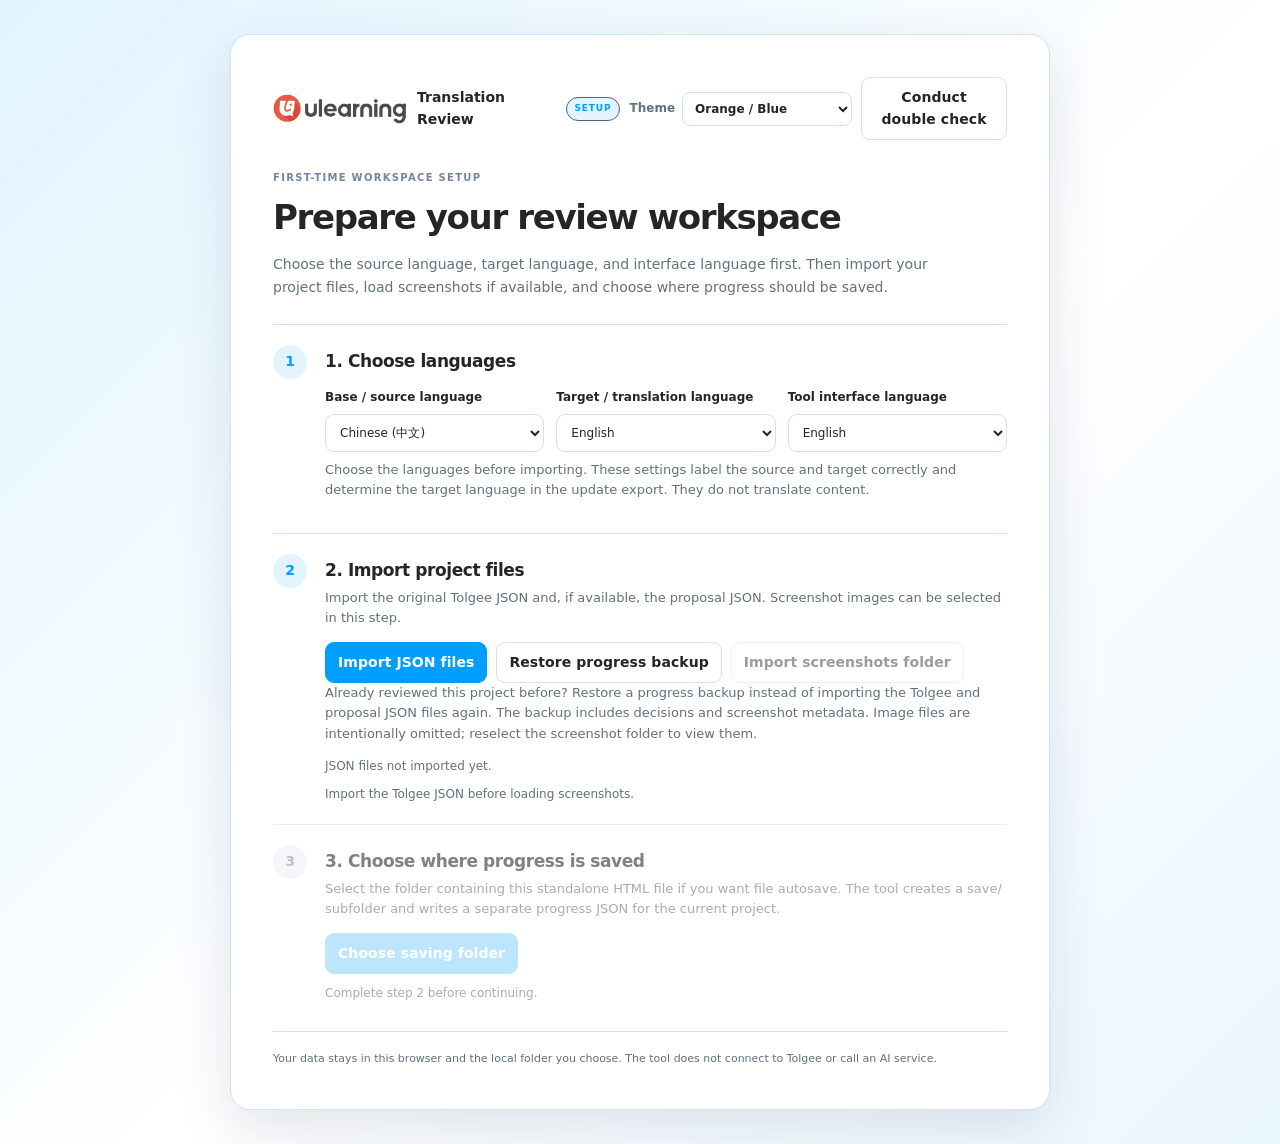
==== commit aa49b672: "added theme selection" ====
--- a/public/index.html
+++ b/public/index.html
@@ -23,7 +23,7 @@
           ><span class="brand-text">Translation Review</span
           ><span class="tag">SETUP</span>
           <div class="setup-workflow-actions">
-            <!-- Theme picker: remove these comment markers to show it again.
+             <!--Theme picker: remove these comment markers to show it again.-->
             <label class="setup-theme-label" for="setupTheme">
               <span>Theme</span>
               <select
@@ -32,13 +32,16 @@
                 aria-label="Color theme"
               >
                 <option value="original">Original</option>
-                <option value="palette-1">Palette 1 · Verdigris</option>
-                <option value="palette-2">Palette 2 · Lavender</option>
-                <option value="palette-3" selected>Palette 3 · Orange / Blue</option>
-                <option value="palette-4">Palette 4 · Raspberry / Forest</option>
+                <option value="palette-1">Verdigris</option>
+                <option value="palette-2">Lavender</option>
+                <option value="palette-3" selected>Orange / Blue</option>
+                <option value="palette-4">Raspberry / Forest</option>
+                <option value="palette-5">Twilight / Teal</option>
+                <option value="palette-6">Ocean / Berry</option>
+                <option value="palette-7">Qwen Violet</option>
               </select>
             </label>
-            -->
+            
             <button id="setupDoubleCheck" class="utility">
               Conduct double check
             </button>
@@ -160,6 +163,7 @@
     </section>
     <div id="appShell" class="app-shell hidden">
       <header class="appbar">
+        
         <div class="brand">
           <span
             class="brand-logo"
@@ -190,18 +194,6 @@
               </button>
             </div>
           </details>
-          <!-- Theme picker: remove these comment markers to show it again.
-          <label class="live-theme-label" for="liveTheme">
-            <span>Theme</span>
-            <select id="liveTheme" data-theme-selector aria-label="Color theme">
-              <option value="original">Original</option>
-              <option value="palette-1">Palette 1 · Verdigris</option>
-              <option value="palette-2">Palette 2 · Lavender</option>
-              <option value="palette-3" selected>Palette 3 · Orange / Blue</option>
-              <option value="palette-4">Palette 4 · Raspberry / Forest</option>
-            </select>
-          </label>
-          -->
           <label class="live-language-label" for="liveToolLanguage"
             ><span id="liveLanguageLabelText">Interface</span>
             <select id="liveToolLanguage" aria-label="Tool interface language">
@@ -283,6 +275,20 @@
               </div>
             </div>
           </details>
+          <!--Theme picker: remove these comment markers to show it again.-->
+          <label class="live-theme-label" for="liveTheme">
+            <span>Theme</span>
+            <select id="liveTheme" data-theme-selector aria-label="Color theme">
+              <option value="original">Original</option>
+              <option value="palette-1">Verdigris</option>
+              <option value="palette-2"> Lavender</option>
+              <option value="palette-3" selected>Orange / Blue</option>
+              <option value="palette-4">Raspberry / Forest</option>
+              <option value="palette-5">Twilight / Teal</option>
+              <option value="palette-6">Ocean / Berry</option>
+              <option value="palette-7">Qwen Violet</option>
+            </select>
+          </label>
         </aside>
         <main class="main">
           <div class="head">
--- a/public/styles.css
+++ b/public/styles.css
@@ -350,11 +350,14 @@
         padding: 20px 13px;
         color: #d4def0;
         position: sticky;
-        top: 0;
         align-self: start;
-        height: 100vh;
         overflow-y: auto;
         z-index: 5;
+        display: flex;
+        flex-direction: column;
+        top: 62px;
+        height: calc(100vh - 62px);
+        height: calc(100dvh - 62px);
       }
       .navtitle {
         font-size: 10px;
@@ -1193,6 +1196,15 @@
         .layout.mobile-nav-open aside {
           display: block;
         }
+        aside .live-theme-label {
+          margin-top: auto;
+          padding-top: 18px;
+          width: 100%;
+        }
+        aside .live-theme-label select {
+        flex: 1;
+        min-width: 0;
+        }
         .mobile-nav-toggle {
           display: flex;
           width: calc(100% - 20px);
@@ -1456,6 +1468,17 @@
       .app-shell {
         min-height: 100vh;
       }
+      .app-shell,
+      .main {
+        background: var(--workspace-bg, var(--bg));
+      }
+      /* Controls moved from the dark app bar into the light double-check sidebar need dark text. */
+      .double-check-mode aside .live-theme-label,
+      .double-check-mode aside .sidebar-help summary,
+      .double-check-mode aside .sidebar-help summary::after,
+      .double-check-mode aside .sidebox b {
+        color: inherit;
+      }
       .app-shell.hidden {
         display: none !important;
       }
@@ -1533,6 +1556,7 @@
         font-weight: 650;
         color: #d6e0f0;
         white-space: nowrap;
+        margin-top: auto
       }
       .live-language-label select,
       .live-theme-label select {
@@ -1988,4 +2012,4 @@
         .icu-branch-grid {
           grid-template-columns: 1fr;
         }
-      }
+      }
--- a/public/themes/palette-3.css
+++ b/public/themes/palette-3.css
@@ -13,6 +13,7 @@
   --redbg: #faeeee;
   --amber: #805500;
   --amberbg: #fff0ce;
+  --workspace-bg: #cfe3f0;
 }
 .appbar,
 aside {
@@ -43,13 +44,13 @@
   border-color: #4db7f7;
 }
 .bar-actions .action-export {
-  background: #009ffd;
-  border-color: #009ffd;
-  color: #fff;
+  background: #ffa400;
+  border-color: #ffc04f;
+  color: #232528;
 }
 .bar-actions .action-export:hover {
-  background: #0084d3;
-  border-color: #0084d3;
+  background: #e99300;
+  border-color: #ffa400;
 }
 aside .nav {
   color: #d8e2ea;
@@ -70,12 +71,13 @@
   color: #fff;
 }
 aside .nav:not(.nav-all).active {
-  background: #009ffd;
-  border-color: #55c0ff;
-  color: #fff;
+  background: #ffa400;
+  border-color: #ffc04f;
+  color: #232528;
 }
 aside .count {
   background: #2a2a72;
+  color: #fff;
 }
 .navtitle,
 .nav-group-label {
@@ -118,7 +120,7 @@
 body.double-check-mode,
 body.double-check-mode .app-shell,
 body.double-check-mode .main {
-  background: #f1f8fd;
+  background: #cfe3f0;
 }
 .double-check-mode .appbar {
   background: #2a2a72;
@@ -136,7 +138,7 @@
   color: #fff;
 }
 .double-check-mode aside {
-  background: #dfeff9;
+  background: #b8d4e4;
   color: #232528;
   border-right: 1px solid #b8d6e9;
 }
@@ -153,9 +155,9 @@
   box-shadow: 0 4px 12px rgba(33, 82, 113, 0.14);
 }
 .double-check-mode aside .nav:not(.nav-all).active {
-  background: #009ffd;
-  border-color: #009ffd;
-  color: #fff;
+  background: #ffa400;
+  border-color: #e99300;
+  color: #232528;
 }
 .double-check-mode aside .count {
   background: #bdddef;
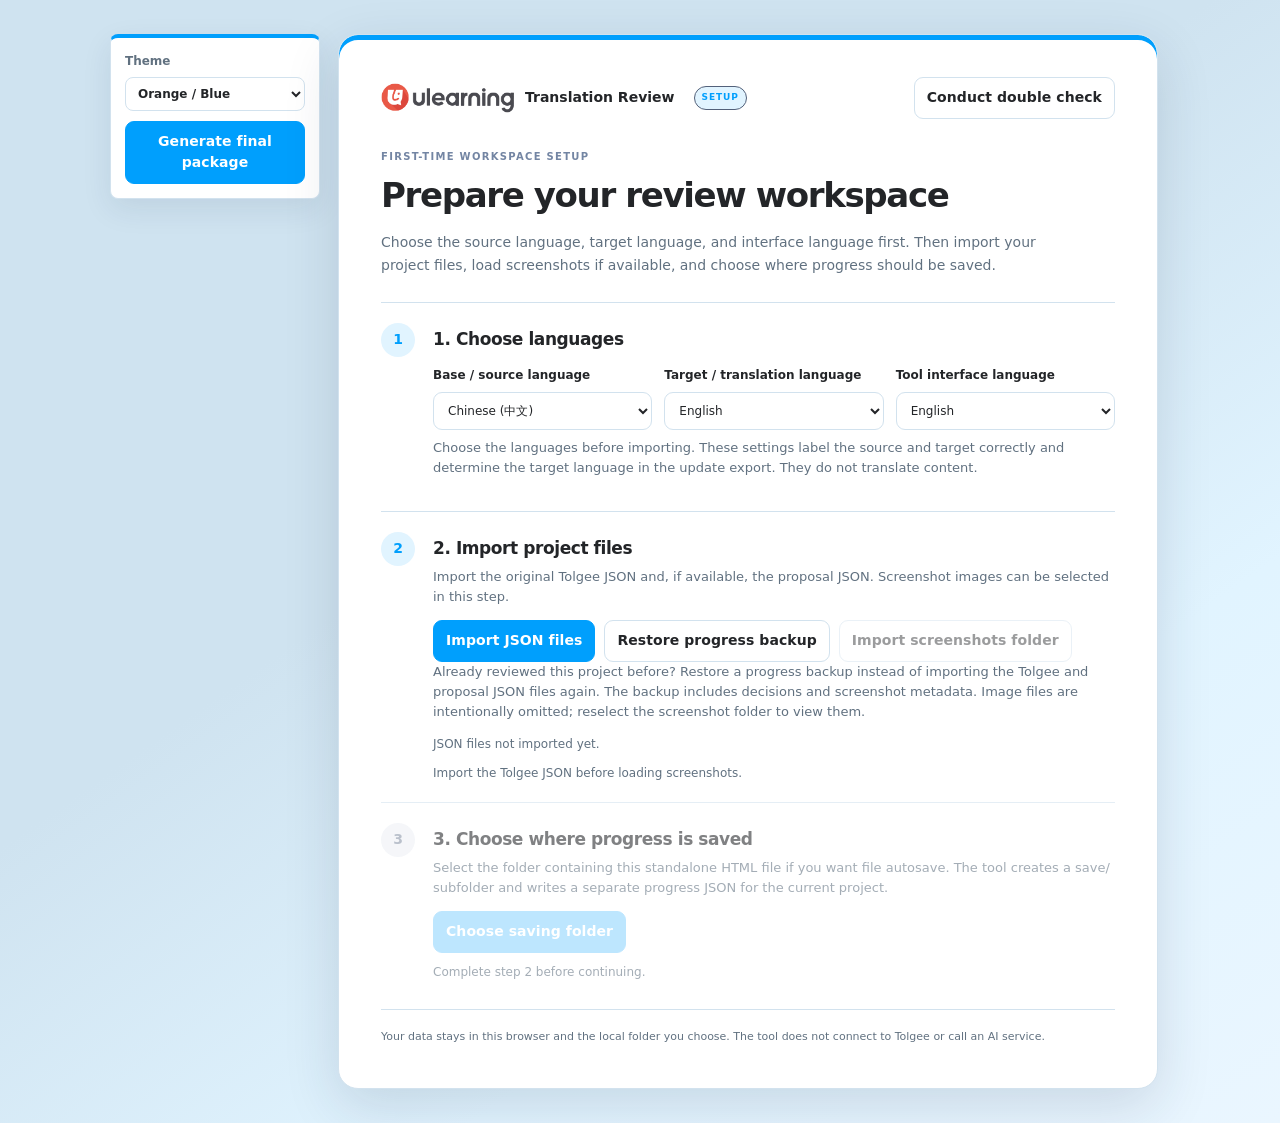
==== commit f0b58605: "new export final" ====
--- a/public/index.html
+++ b/public/index.html
@@ -13,7 +13,31 @@
   </head>
   <body>
     <section id="setupWizard" class="setup-screen" aria-labelledby="setupTitle">
-      <div class="setup-card">
+      <div class="setup-layout">
+        <div class="setup-side-controls">
+          <!--Theme picker: remove these comment markers to show it again.-->
+          <label class="setup-theme-label" for="setupTheme">
+            <span>Theme</span>
+            <select
+              id="setupTheme"
+              data-theme-selector
+              aria-label="Color theme"
+            >
+              <option value="original">Original</option>
+              <option value="palette-1">Verdigris</option>
+              <option value="palette-2">Lavender</option>
+              <option value="palette-3" selected>Orange / Blue</option>
+              <option value="palette-4">Raspberry / Forest</option>
+              <option value="palette-5">Twilight / Teal</option>
+              <option value="palette-6">Ocean / Berry</option>
+              <option value="palette-7">Qwen Violet</option>
+            </select>
+          </label>
+          <button id="setupGenerateFinalPackage" class="utility">
+            Generate final package
+          </button>
+        </div>
+        <div class="setup-card">
         <div class="setup-brand">
           <span
             class="brand-logo"
@@ -23,25 +47,6 @@
           ><span class="brand-text">Translation Review</span
           ><span class="tag">SETUP</span>
           <div class="setup-workflow-actions">
-             <!--Theme picker: remove these comment markers to show it again.-->
-            <label class="setup-theme-label" for="setupTheme">
-              <span>Theme</span>
-              <select
-                id="setupTheme"
-                data-theme-selector
-                aria-label="Color theme"
-              >
-                <option value="original">Original</option>
-                <option value="palette-1">Verdigris</option>
-                <option value="palette-2">Lavender</option>
-                <option value="palette-3" selected>Orange / Blue</option>
-                <option value="palette-4">Raspberry / Forest</option>
-                <option value="palette-5">Twilight / Teal</option>
-                <option value="palette-6">Ocean / Berry</option>
-                <option value="palette-7">Qwen Violet</option>
-              </select>
-            </label>
-            
             <button id="setupDoubleCheck" class="utility">
               Conduct double check
             </button>
@@ -160,6 +165,7 @@
           tool does not connect to Tolgee or call an AI service.
         </p>
       </div>
+      </div>
     </section>
     <div id="appShell" class="app-shell hidden">
       <header class="appbar">
@@ -175,7 +181,7 @@
         <div class="bar-actions">
           <!-- Keep daily review actions visible; maintenance actions live in the Project menu. -->
           <button id="importFilesTop" class="action-import">
-            Import JSON files
+            Import screenshots folder
           </button>
           <button id="replaceTermsTop" class="utility">
             Replace glossary terms
@@ -209,7 +215,7 @@
             >Local saving</span
           >
           <button id="exportTop" class="primary action-export">
-            Export review package
+            Export final file
           </button>
         </div>
       </header>
@@ -263,9 +269,10 @@
               <div class="sidebox">
                 <b>Safe hand-off workflow</b>1. Import the original Tolgee JSON
                 export.<br />2. Import ChatGPT proposals.<br />3. Decide page by
-                page.<br />4. Export the Tolgee Update JSON and use your separate
-                authorized Tolgee workflow to apply approved changes.<br /><br />No
-                AI/API calls or Tolgee credentials are used in this HTML file.
+                page.<br />4. Export and share the single final file.<br />5. Use
+                Generate final package to create the final JSON and review
+                report.<br /><br />No AI/API calls or Tolgee credentials are used
+                in this HTML file.
               </div>
               <div class="sidebox">
                 <b>Progress is local</b>Auto-saves in this browser profile.
@@ -289,6 +296,12 @@
               <option value="palette-7">Qwen Violet</option>
             </select>
           </label>
+          <button
+            id="workspaceGenerateFinalPackage"
+            class="utility sidebar-package-button"
+          >
+            Generate final package
+          </button>
         </aside>
         <main class="main">
           <div class="head">
@@ -366,7 +379,7 @@
             <div class="search">
               <input
                 id="q"
-                placeholder="Search Chinese, English, key, context, or reviewer note…"
+                placeholder="Search selected fields…"
               />
             </div>
             <div class="search-scope" id="searchScope">
@@ -377,21 +390,21 @@
                 aria-haspopup="true"
                 aria-expanded="false"
               >
-                <span id="searchScopeCaption">Search in: all text</span
+                <span id="searchScopeCaption">Search in: all fields</span
                 ><span aria-hidden="true">▾</span>
               </button>
               <div
                 class="search-scope-menu"
                 id="searchScopeMenu"
                 role="group"
-                aria-label="Search text fields"
+                aria-label="Search fields"
               >
                 <button
                   type="button"
                   class="filter-clear"
                   id="selectAllSearchScopes"
                 >
-                  Select all text fields
+                  Select all fields
                 </button>
                 <label class="search-scope-option"
                   ><input
@@ -425,6 +438,22 @@
                     checked
                   /><span>Final result</span></label
                 >
+                <label class="search-scope-option"
+                  ><input
+                    type="checkbox"
+                    value="keyName"
+                    data-search-label="searchKeyName"
+                    checked
+                  /><span>Key name</span></label
+                >
+                <label class="search-scope-option"
+                  ><input
+                    type="checkbox"
+                    value="keyId"
+                    data-search-label="searchKeyId"
+                    checked
+                  /><span>Key ID</span></label
+                >
               </div>
             </div>
             <select id="confidence">
@@ -651,20 +680,13 @@
             </button>
             <div id="icuToolsPanel" class="icu-tools-panel hidden">
               <div class="icu-tools-head">
-              <strong id="icuToolsTitle">ICU plural tools</strong>
+              <strong id="icuToolsTitle">ICU rule tools</strong>
               <span id="icuStatusBadge" class="icu-badge">Simple text</span>
               </div>
             <p id="icuToolsHelp" style="font-size: 12px; margin: 0">
-              Add one plural rule for each quantity variable, then test and
-              validate the combined message before saving.
+              Add a cardinal or ordinal rule to each applicable variable, then
+              test every variable independently before saving.
             </p>
-            <label class="icu-key-setting" id="tolgeePluralSetting" for="enableTolgeePluralForms">
-              <input id="enableTolgeePluralForms" type="checkbox" disabled />
-              <span>
-                <strong id="tolgeePluralSettingLabel">Enable Tolgee Use plural forms when pushed</strong>
-                <small id="tolgeePluralSettingHelp">Available only for a valid ICU message with exactly one plural rule.</small>
-              </span>
-            </label>
             <div class="icu-builder-grid">
               <label for="icuVariableName"
                 ><span id="icuVariableLabel">Quantity variable</span
@@ -687,27 +709,23 @@
               <button type="button" id="createIcuRule">
                 Add ICU rule
               </button>
-              <button type="button" id="validateIcuRule">
-                Validate ICU
-              </button>
             </div>
             <div id="icuBranchEditor" class="icu-branch-editor hidden"></div>
-            <label class="icu-test-label" for="icuTestValues"
-              ><span id="icuTestValuesLabel">Preview values as JSON</span
-              ><input
-                id="icuTestValues"
-                type="text"
-                value='{"count": 1}'
-                autocomplete="off"
-                spellcheck="false"
-            /></label>
-            <div class="icu-actions">
-              <button type="button" id="previewIcuRule">Preview result</button>
+            <div class="icu-test-label">
+              <span id="icuTestValuesLabel">Preview ICU variables</span>
+              <div
+                id="icuPreviewValueFields"
+                class="icu-preview-value-fields"
+              ></div>
+              <input id="icuTestValues" type="hidden" value="{}" />
             </div>
             <div id="icuValidationResult" class="icu-result">
               This translation does not contain an ICU rule.
             </div>
-            <div id="icuPreviewOutput" class="icu-preview-output hidden"></div>
+            <div id="icuLivePreview" class="icu-live-preview hidden">
+              <span id="icuLivePreviewLabel">Live result</span>
+              <div id="icuPreviewOutput" class="icu-preview-output"></div>
+            </div>
             </div>
           </section>
           <p style="font-size: 12px; margin: 8px 0 0">
@@ -718,6 +736,41 @@
         <div class="modalfoot">
           <button id="cancelEdit">Cancel</button
           ><button class="primary" id="saveEdit">Save edit</button>
+        </div>
+      </div>
+    </div>
+    <div
+      class="modalbg"
+      id="sentenceCaseModal"
+      role="dialog"
+      aria-modal="true"
+      aria-labelledby="sentenceCaseTitle"
+    >
+      <div class="modal sentence-case-modal">
+        <div class="modalhead">
+          <h2 id="sentenceCaseTitle">Sentence case check</h2>
+          <button id="closeSentenceCase" aria-label="Cancel">✕</button>
+        </div>
+        <div class="modalbody">
+          <p id="sentenceCaseMessage">
+            This entry still lacks sentence case. Proceed anyway?
+          </p>
+          <div class="sentence-case-preview">
+            <div>
+              <strong id="sentenceCaseCurrentLabel">Current text</strong>
+              <p id="sentenceCaseCurrent" dir="auto"></p>
+            </div>
+            <div>
+              <strong id="sentenceCaseSuggestedLabel">With sentence case</strong>
+              <p id="sentenceCaseSuggested" dir="auto"></p>
+            </div>
+          </div>
+        </div>
+        <div class="modalfoot">
+          <button id="proceedWithoutSentenceCase">Yes, proceed anyway</button>
+          <button class="primary" id="applySentenceCaseChoice">
+            Apply sentence case
+          </button>
         </div>
       </div>
     </div>
@@ -823,6 +876,13 @@
       multiple
       aria-label="Choose screenshots folder"
     />
+    <input
+      type="file"
+      id="finalTransferInput"
+      class="hidden"
+      accept="application/json,.json"
+      aria-label="Choose final transfer JSON"
+    />
     <div class="toast" id="toast" role="status" aria-live="polite"></div>
     <script src="./icu-bundle.js"></script>
     <script src="./app.js"></script>
--- a/public/styles.css
+++ b/public/styles.css
@@ -14,6 +14,7 @@
         --amber: #875d00;
         --amberbg: #fff5d9;
         --white: #fff;
+        --workspace-bg: #dbe4f2;
         --ulearning-logo: url("[data-uri]");
       }
       * {
@@ -878,6 +879,37 @@
       .modalbody {
         padding: 17px;
       }
+
+.sentence-case-modal {
+  max-width: 680px;
+}
+
+.sentence-case-preview {
+  display: grid;
+  grid-template-columns: repeat(2, minmax(0, 1fr));
+  gap: 12px;
+  margin-top: 14px;
+}
+
+.sentence-case-preview > div {
+  min-width: 0;
+  padding: 12px;
+  border: 1px solid var(--line);
+  border-radius: 6px;
+  background: var(--panel-soft, #f7f9fc);
+}
+
+.sentence-case-preview p {
+  margin: 8px 0 0;
+  white-space: pre-wrap;
+  overflow-wrap: anywhere;
+}
+
+@media (max-width: 640px) {
+  .sentence-case-preview {
+    grid-template-columns: 1fr;
+  }
+}
       .modalbody p {
         color: var(--muted);
         margin-top: 0;
@@ -1346,8 +1378,44 @@
         );
         color: var(--ink);
       }
+      .setup-layout {
+        width: min(1060px, 100%);
+        display: grid;
+        grid-template-columns: 210px minmax(0, 820px);
+        gap: 18px;
+        align-items: start;
+      }
+      .setup-side-controls {
+        display: grid;
+        gap: 10px;
+        padding: 14px;
+        border: 1px solid var(--line, #dce4ef);
+        border-top: 4px solid var(--blue);
+        border-radius: 8px;
+        background: var(--surface, #fff);
+        box-shadow: 0 10px 30px rgba(25, 43, 73, 0.09);
+      }
+      .setup-side-controls .setup-theme-label {
+        display: grid;
+        gap: 6px;
+        white-space: normal;
+      }
+      .setup-side-controls .setup-theme-label select,
+      .setup-side-controls button {
+        width: 100%;
+        min-width: 0;
+      }
+      .setup-side-controls button {
+        border-color: var(--blue);
+        background: var(--blue);
+        color: #fff;
+      }
+      .setup-side-controls button:hover {
+        border-color: var(--navy);
+        background: var(--navy);
+      }
       .setup-card {
-        width: min(820px, 100%);
+        width: 100%;
         background: #fff;
         border: 1px solid #dce4ef;
         border-radius: 20px;
@@ -1573,6 +1641,10 @@
         max-width: 190px;
         min-width: 142px;
       }
+      .sidebar-package-button {
+        width: 100%;
+        margin-top: 10px;
+      }
       .setup-theme-label {
         display: flex;
         align-items: center;
@@ -1594,14 +1666,18 @@
       /* Let every trial palette cover the setup page as well as both workspaces. */
       .setup-screen {
         background: linear-gradient(
-          135deg,
-          var(--blue2) 0%,
-          #fff 55%,
+          145deg,
+          var(--workspace-bg) 0%,
+          var(--workspace-bg) 42%,
+          var(--blue2) 72%,
           var(--bg) 100%
         );
       }
       .setup-card {
         border-color: var(--line);
+        box-shadow:
+          inset 0 5px 0 var(--blue),
+          0 18px 55px rgba(25, 43, 73, 0.14);
       }
       .setup-brand {
         color: var(--navy);
@@ -1889,6 +1965,36 @@
       .icu-test-label input {
         width: 100%;
       }
+      .icu-preview-value-fields {
+        display: grid;
+        grid-template-columns: repeat(auto-fit, minmax(130px, 1fr));
+        gap: 8px;
+      }
+      .icu-preview-value-field {
+        display: grid;
+        gap: 4px;
+        min-width: 0;
+      }
+      .icu-preview-value-field span {
+        overflow-wrap: anywhere;
+        color: #44546a;
+        font-size: 11px;
+        font-weight: 700;
+      }
+      .icu-card-preview-values {
+        display: flex;
+        flex-wrap: wrap;
+        gap: 6px;
+      }
+      .icu-card-preview-values label {
+        display: inline-flex;
+        align-items: center;
+        gap: 4px;
+      }
+      .icu-card-preview-values input {
+        width: 76px;
+        min-width: 0;
+      }
       .icu-actions {
         display: flex;
         flex-wrap: wrap;
@@ -1926,12 +2032,60 @@
         font-size: 13px;
         font-weight: 800;
       }
+      .icu-rule-heading-actions {
+        display: inline-flex;
+        align-items: center;
+        justify-content: flex-end;
+        gap: 8px;
+        flex-wrap: wrap;
+      }
       .icu-rule-kind,
       .icu-card-preview-note {
         color: #65758a;
         font-size: 11px;
         font-weight: 600;
       }
+      .icu-branch-preview-label,
+      .icu-branch-edit-label {
+        color: #65758a;
+        font-size: 10px;
+        font-weight: 700;
+        text-transform: uppercase;
+      }
+      .icu-branch-preview {
+        display: block;
+        min-height: 42px;
+        padding: 10px;
+        border: 1px solid #c7d8ec;
+        border-radius: 6px;
+        background: #eef6ff;
+        color: #18324f;
+        font-size: 13px;
+        font-weight: 600;
+        line-height: 1.5;
+        unicode-bidi: plaintext;
+      }
+      .icu-branch-edit-label {
+        margin-top: 3px;
+      }
+      .icu-branch-edit-field {
+        display: grid;
+        gap: 5px;
+        margin-top: 3px;
+      }
+      .icu-branch-edit-details {
+        margin-top: 3px;
+      }
+      .icu-branch-edit-details summary {
+        width: fit-content;
+        color: #355b86;
+        cursor: pointer;
+        font-size: 11px;
+        font-weight: 700;
+      }
+      .icu-branch-edit-details[open] summary {
+        margin-bottom: 6px;
+      }
       .icu-card-preview-note {
         direction: ltr;
         text-align: left;
@@ -1965,6 +2119,63 @@
       #icuTestValues[dir="rtl"] {
         direction: rtl;
         text-align: right;
+      }
+      .icu-branch-selector {
+        direction: ltr;
+        text-align: left;
+        unicode-bidi: isolate;
+      }
+      .icu-branch-composed-editor {
+        display: block;
+        width: 100%;
+        min-height: 72px;
+        padding: 9px 10px;
+        border: 1px solid #c8d5e5;
+        border-radius: 6px;
+        background: #fff;
+        color: #17253a;
+        font-size: 13px;
+        font-weight: 500;
+        line-height: 1.6;
+        white-space: pre-wrap;
+        overflow-wrap: anywhere;
+        unicode-bidi: plaintext;
+        cursor: text;
+      }
+      .icu-branch-composed-editor:focus-within {
+        border-color: #4f8cff;
+        box-shadow: 0 0 0 2px rgba(79, 140, 255, 0.14);
+      }
+      .icu-branch-composed-editor[dir="rtl"] {
+        direction: rtl;
+        text-align: right;
+      }
+      .icu-shared-context {
+        color: inherit;
+        font-weight: inherit;
+        user-select: text;
+      }
+      .icu-editable-branch {
+        display: block;
+        width: 100%;
+        min-width: 1ch;
+        min-height: 42px;
+        padding: 9px 10px;
+        border: 1px solid #c8d5e5;
+        border-radius: 6px;
+        background: #fff;
+        outline: none;
+        color: #17253a;
+        font-size: 13px;
+        font-weight: 500;
+        line-height: 1.5;
+        white-space: pre-wrap;
+        overflow-wrap: anywhere;
+        unicode-bidi: isolate;
+      }
+      .icu-editable-branch:focus {
+        border-color: #4f8cff;
+        box-shadow: 0 0 0 2px rgba(79, 140, 255, 0.14);
       }
       .icu-preview-output[dir="rtl"] {
         direction: rtl;
@@ -1997,7 +2208,6 @@
         color: #8f2d27;
       }
       .icu-preview-output {
-        margin-top: 8px;
         padding: 10px;
         border: 1px solid #cfd7e3;
         border-radius: 4px;
@@ -2005,6 +2215,17 @@
         color: #1f2937;
         white-space: pre-wrap;
       }
+      .icu-live-preview {
+        display: grid;
+        gap: 5px;
+        margin-top: 10px;
+      }
+      .icu-live-preview > span {
+        color: #44546a;
+        font-size: 11px;
+        font-weight: 750;
+        text-transform: uppercase;
+      }
       @media (max-width: 640px) {
         .icu-builder-grid {
           grid-template-columns: 1fr;
@@ -2013,3 +2234,18 @@
           grid-template-columns: 1fr;
         }
       }
+      @media (max-width: 900px) {
+        .setup-layout {
+          grid-template-columns: 1fr;
+          width: min(820px, 100%);
+        }
+        .setup-side-controls {
+          grid-template-columns: minmax(0, 1fr) minmax(0, 1fr);
+          align-items: end;
+        }
+      }
+      @media (max-width: 520px) {
+        .setup-side-controls {
+          grid-template-columns: 1fr;
+        }
+      }
